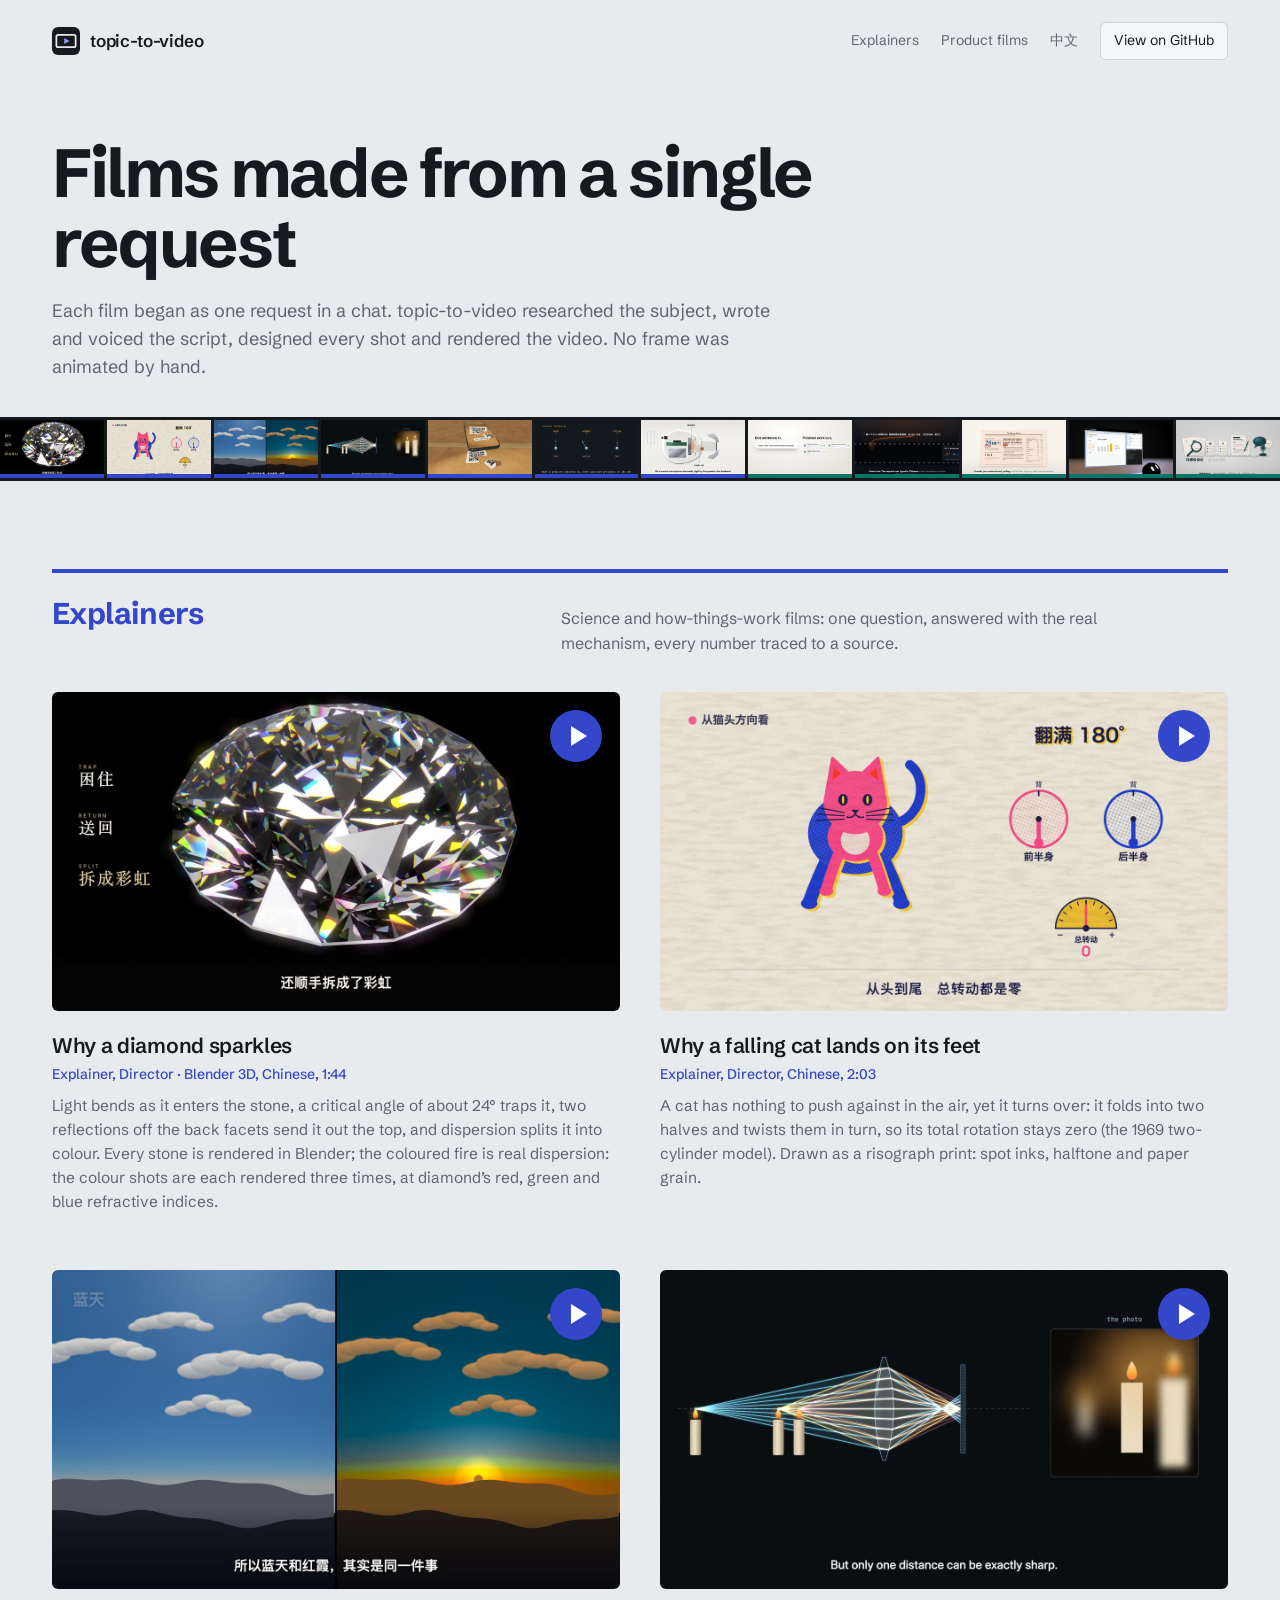
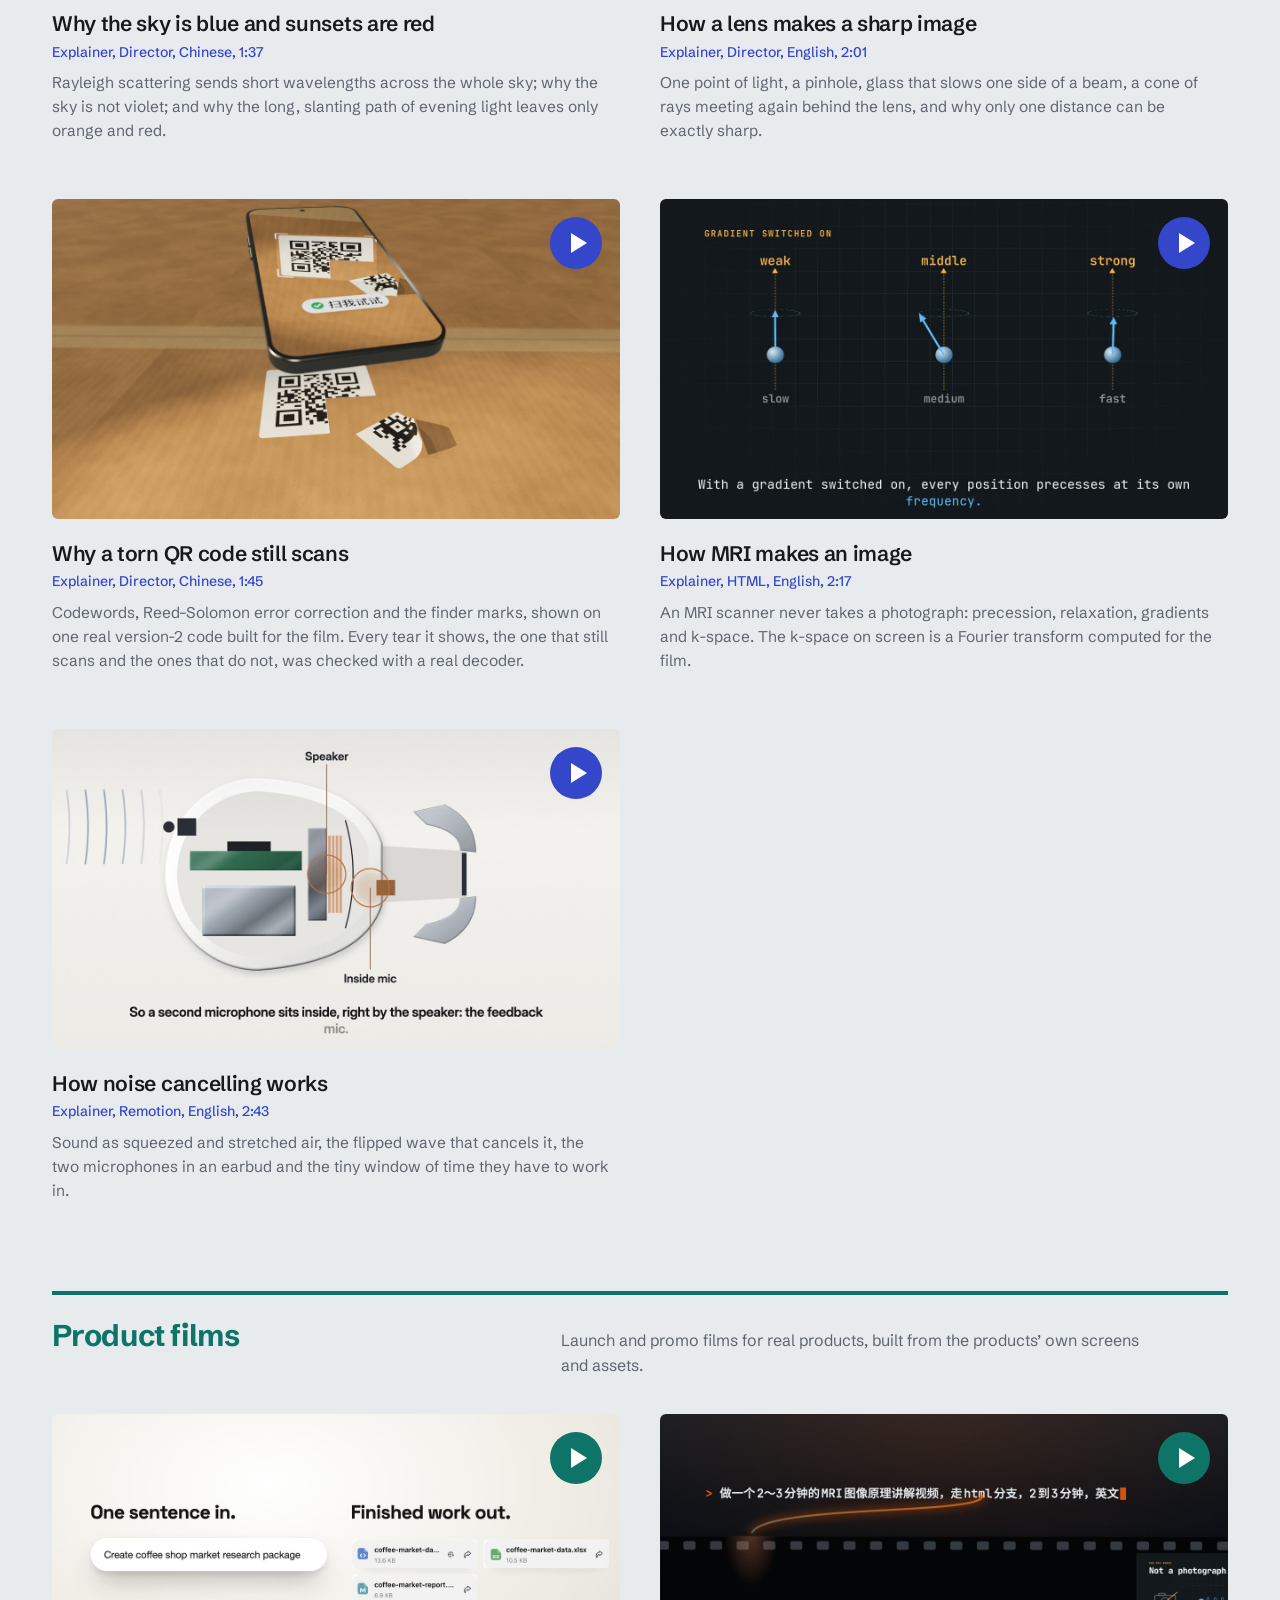
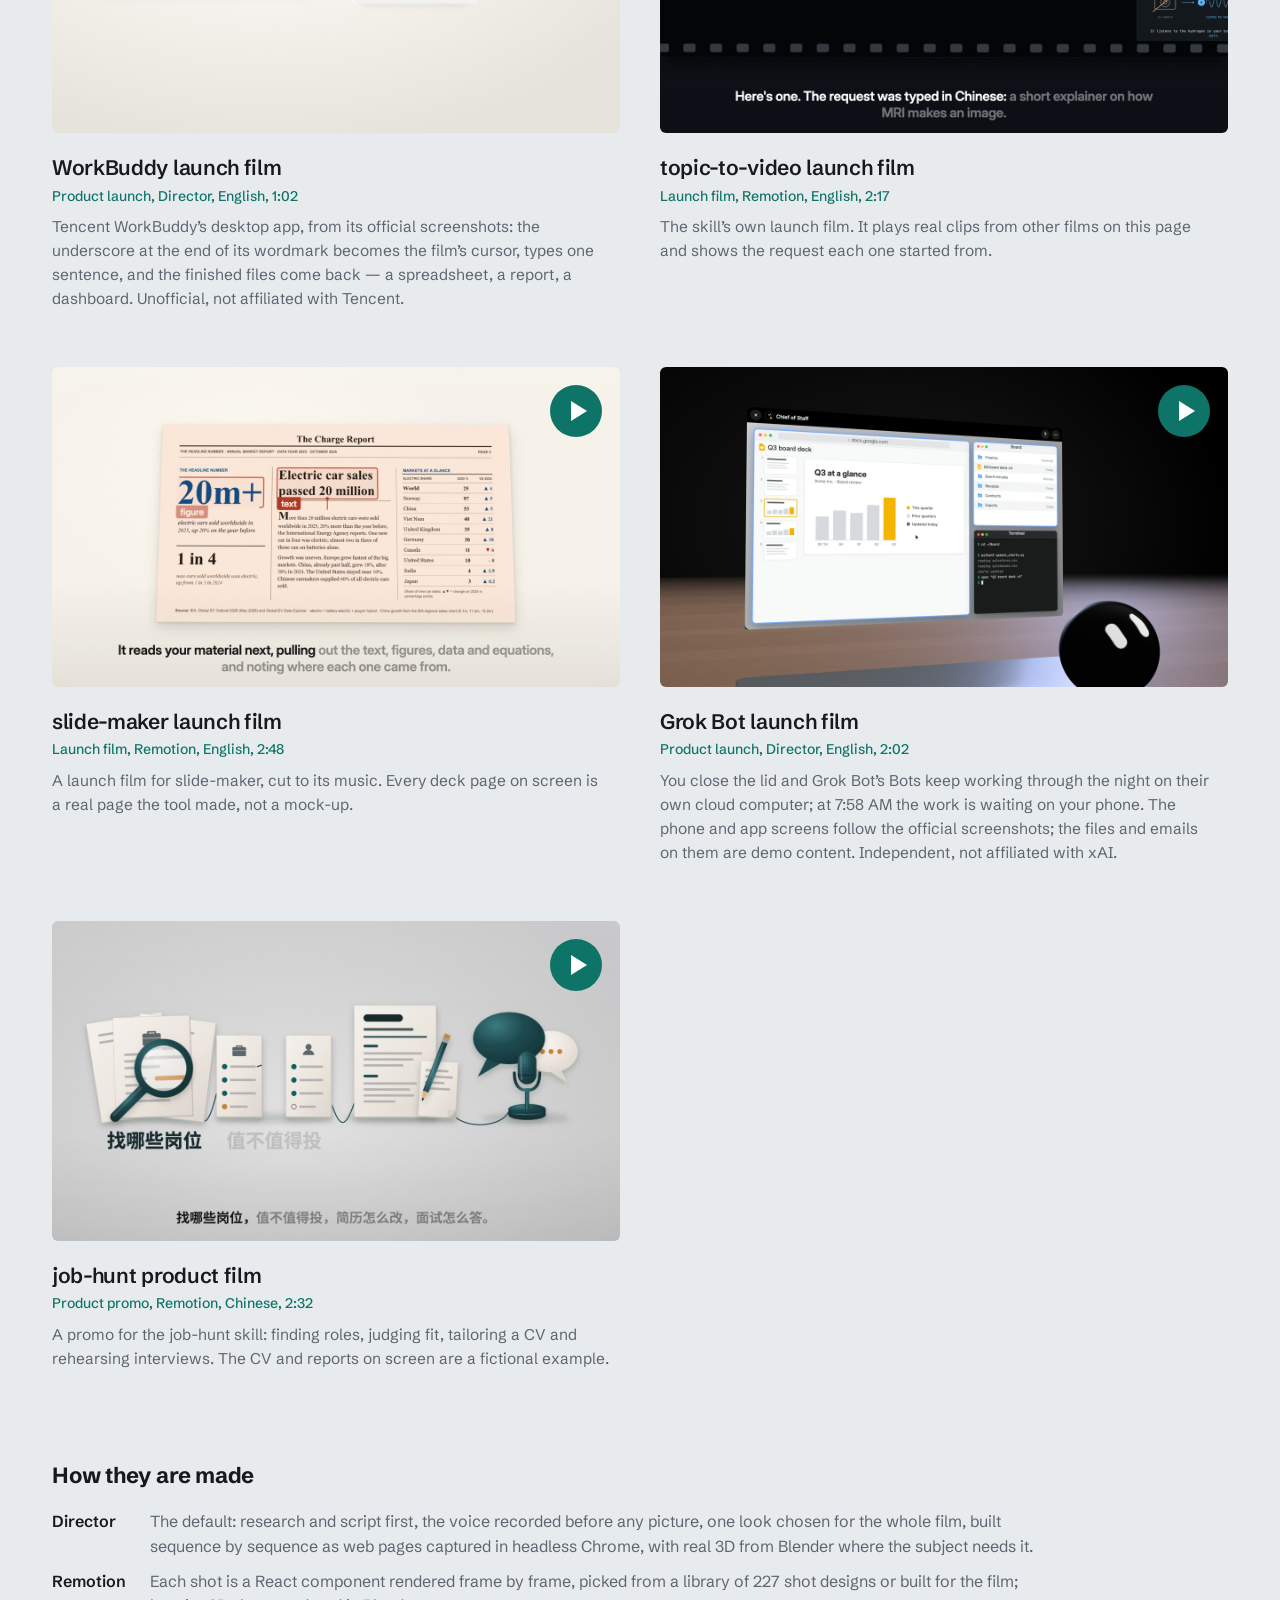
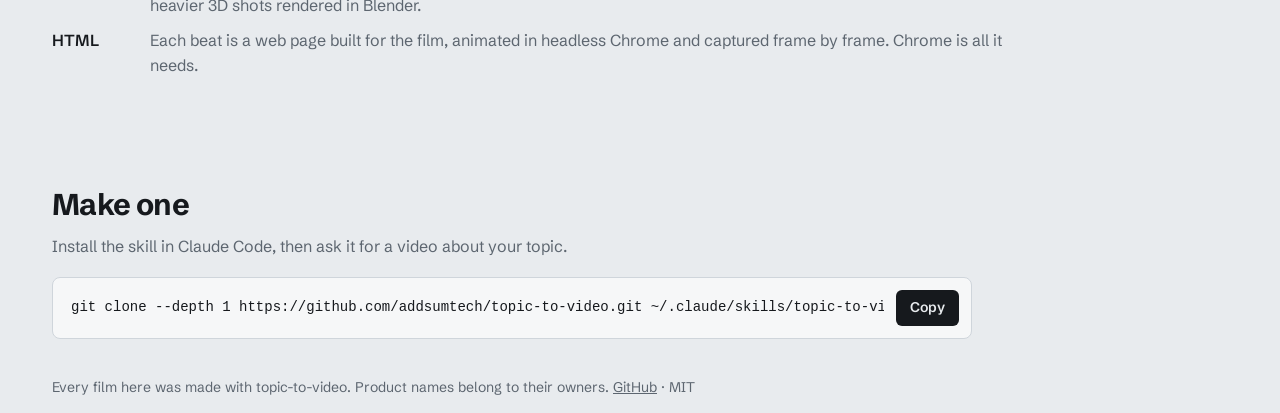
==== index.html @ 732343f8 "Older QR film taken off the site: the torn-corner film covers the same question" ====
<!doctype html>
<html lang="en">
<head>
<meta charset="utf-8">
<meta name="viewport" content="width=device-width, initial-scale=1">
<title>topic-to-video films</title>
<meta name="description" content="12 short films made by topic-to-video, an AI skill that turns a topic into a narrated video.">
<link rel="canonical" href="https://video.addsum.top/">
<link rel="alternate" hreflang="en" href="https://video.addsum.top/">
<link rel="alternate" hreflang="zh-CN" href="https://video.addsum.top/cn/">
<meta property="og:type" content="website">
<meta property="og:title" content="topic-to-video films">
<meta property="og:description" content="12 short films made by topic-to-video, an AI skill that turns a topic into a narrated video.">
<meta property="og:image" content="https://video.addsum.top/posters/diamond-sparkle-3d.jpg?v=61339767">
<meta name="twitter:card" content="summary_large_image">
<link rel="icon" href="favicon.svg" type="image/svg+xml">
<link rel="preconnect" href="https://fonts.googleapis.com">
<link rel="preconnect" href="https://fonts.gstatic.com" crossorigin>
<link href="https://fonts.googleapis.com/css2?family=Schibsted+Grotesk:wght@400;500;600;700&display=swap" rel="stylesheet">
<link rel="stylesheet" href="site.css">
</head>
<body>
<header class="bar wrap">
  <a class="brand" href="/"><img src="favicon.svg" alt="" width="28" height="28"><span>topic-to-video</span></a>
  <nav>
    <a href="#explainer">Explainers</a><a href="#product">Product films</a>
    <a class="lang" href="cn/" hreflang="zh-CN">中文</a>
    <a class="gh" href="https://github.com/addsumtech/topic-to-video">View on GitHub</a>
  </nav>
</header>
<main>
  <div class="intro wrap">
    <h1>Films made from a single request</h1>
    <p class="lede">Each film began as one request in a chat. topic-to-video researched the subject, wrote and voiced the script, designed every shot and rendered the video. No frame was animated by hand.</p>
  </div>
  <nav class="strip" aria-label="Films" style="--n: 12"><a class="frame explainer" href="#diamond-sparkle-3d" data-film="diamond-sparkle-3d" aria-label="Play: Why a diamond sparkles"><img src="posters/diamond-sparkle-3d.jpg?v=61339767" alt="" width="1280" height="720" loading="eager"></a>
<a class="frame explainer" href="#falling-cat" data-film="falling-cat" aria-label="Play: Why a falling cat lands on its feet"><img src="posters/falling-cat.jpg?v=310fdbe5" alt="" width="1280" height="720" loading="eager"></a>
<a class="frame explainer" href="#sky-blue-sunset" data-film="sky-blue-sunset" aria-label="Play: Why the sky is blue and sunsets are red"><img src="posters/sky-blue-sunset.jpg?v=2c7e1d2c" alt="" width="1280" height="720" loading="eager"></a>
<a class="frame explainer" href="#camera-lens" data-film="camera-lens" aria-label="Play: How a lens makes a sharp image"><img src="posters/camera-lens.jpg?v=a3ba185c" alt="" width="1280" height="720" loading="eager"></a>
<a class="frame explainer" href="#qr-torn-corner" data-film="qr-torn-corner" aria-label="Play: Why a torn QR code still scans"><img src="posters/qr-torn-corner.jpg?v=4c7e39ed" alt="" width="1280" height="720" loading="eager"></a>
<a class="frame explainer" href="#mri-explainer" data-film="mri-explainer" aria-label="Play: How MRI makes an image"><img src="posters/mri-explainer.jpg?v=38a20585" alt="" width="1280" height="720" loading="eager"></a>
<a class="frame explainer" href="#anc-headphones" data-film="anc-headphones" aria-label="Play: How noise cancelling works"><img src="posters/anc-headphones.jpg?v=d0423178" alt="" width="1280" height="720" loading="eager"></a>
<a class="frame product" href="#workbuddy-promo" data-film="workbuddy-promo" aria-label="Play: WorkBuddy launch film"><img src="posters/workbuddy-promo.jpg?v=80ecd85a" alt="" width="1280" height="720" loading="eager"></a>
<a class="frame product" href="#topic-to-video-promo" data-film="topic-to-video-promo" aria-label="Play: topic-to-video launch film"><img src="posters/topic-to-video-promo.jpg?v=8a7a7db9" alt="" width="1280" height="720" loading="eager"></a>
<a class="frame product" href="#slide-maker-promo" data-film="slide-maker-promo" aria-label="Play: slide-maker launch film"><img src="posters/slide-maker-promo.jpg?v=3827391f" alt="" width="1280" height="720" loading="eager"></a>
<a class="frame product" href="#grok-bot-explainer" data-film="grok-bot-explainer" aria-label="Play: Grok Bot launch film"><img src="posters/grok-bot-explainer.jpg?v=2e505055" alt="" width="1280" height="720" loading="eager"></a>
<a class="frame product" href="#job-hunt-promo" data-film="job-hunt-promo" aria-label="Play: job-hunt product film"><img src="posters/job-hunt-promo.jpg?v=e6db3a7f" alt="" width="1280" height="720" loading="eager"></a></nav>
  <div class="wrap"><section class="tier explainer" id="explainer" aria-labelledby="explainer-h"><div class="tier-head"><h2 id="explainer-h">Explainers</h2><p>Science and how-things-work films: one question, answered with the real mechanism, every number traced to a source.</p></div><div class="films"><article class="film" id="diamond-sparkle-3d"><button class="poster" type="button" data-film="diamond-sparkle-3d" aria-label="Play: Why a diamond sparkles"><img src="posters/diamond-sparkle-3d.jpg?v=61339767" alt="" width="1280" height="720" loading="lazy"><span class="play" aria-hidden="true"></span></button><h3>Why a diamond sparkles</h3><p class="meta">Explainer, Director · Blender 3D, Chinese, 1:44</p><p class="note">Light bends as it enters the stone, a critical angle of about 24° traps it, two reflections off the back facets send it out the top, and dispersion splits it into colour. Every stone is rendered in Blender; the coloured fire is real dispersion: the colour shots are each rendered three times, at diamond’s red, green and blue refractive indices.</p></article><article class="film" id="falling-cat"><button class="poster" type="button" data-film="falling-cat" aria-label="Play: Why a falling cat lands on its feet"><img src="posters/falling-cat.jpg?v=310fdbe5" alt="" width="1280" height="720" loading="lazy"><span class="play" aria-hidden="true"></span></button><h3>Why a falling cat lands on its feet</h3><p class="meta">Explainer, Director, Chinese, 2:03</p><p class="note">A cat has nothing to push against in the air, yet it turns over: it folds into two halves and twists them in turn, so its total rotation stays zero (the 1969 two-cylinder model). Drawn as a risograph print: spot inks, halftone and paper grain.</p></article><article class="film" id="sky-blue-sunset"><button class="poster" type="button" data-film="sky-blue-sunset" aria-label="Play: Why the sky is blue and sunsets are red"><img src="posters/sky-blue-sunset.jpg?v=2c7e1d2c" alt="" width="1280" height="720" loading="lazy"><span class="play" aria-hidden="true"></span></button><h3>Why the sky is blue and sunsets are red</h3><p class="meta">Explainer, Director, Chinese, 1:37</p><p class="note">Rayleigh scattering sends short wavelengths across the whole sky; why the sky is not violet; and why the long, slanting path of evening light leaves only orange and red.</p></article><article class="film" id="camera-lens"><button class="poster" type="button" data-film="camera-lens" aria-label="Play: How a lens makes a sharp image"><img src="posters/camera-lens.jpg?v=a3ba185c" alt="" width="1280" height="720" loading="lazy"><span class="play" aria-hidden="true"></span></button><h3>How a lens makes a sharp image</h3><p class="meta">Explainer, Director, English, 2:01</p><p class="note">One point of light, a pinhole, glass that slows one side of a beam, a cone of rays meeting again behind the lens, and why only one distance can be exactly sharp.</p></article><article class="film" id="qr-torn-corner"><button class="poster" type="button" data-film="qr-torn-corner" aria-label="Play: Why a torn QR code still scans"><img src="posters/qr-torn-corner.jpg?v=4c7e39ed" alt="" width="1280" height="720" loading="lazy"><span class="play" aria-hidden="true"></span></button><h3>Why a torn QR code still scans</h3><p class="meta">Explainer, Director, Chinese, 1:45</p><p class="note">Codewords, Reed–Solomon error correction and the finder marks, shown on one real version-2 code built for the film. Every tear it shows, the one that still scans and the ones that do not, was checked with a real decoder.</p></article><article class="film" id="mri-explainer"><button class="poster" type="button" data-film="mri-explainer" aria-label="Play: How MRI makes an image"><img src="posters/mri-explainer.jpg?v=38a20585" alt="" width="1280" height="720" loading="lazy"><span class="play" aria-hidden="true"></span></button><h3>How MRI makes an image</h3><p class="meta">Explainer, HTML, English, 2:17</p><p class="note">An MRI scanner never takes a photograph: precession, relaxation, gradients and k-space. The k-space on screen is a Fourier transform computed for the film.</p></article><article class="film" id="anc-headphones"><button class="poster" type="button" data-film="anc-headphones" aria-label="Play: How noise cancelling works"><img src="posters/anc-headphones.jpg?v=d0423178" alt="" width="1280" height="720" loading="lazy"><span class="play" aria-hidden="true"></span></button><h3>How noise cancelling works</h3><p class="meta">Explainer, Remotion, English, 2:43</p><p class="note">Sound as squeezed and stretched air, the flipped wave that cancels it, the two microphones in an earbud and the tiny window of time they have to work in.</p></article></div></section><section class="tier product" id="product" aria-labelledby="product-h"><div class="tier-head"><h2 id="product-h">Product films</h2><p>Launch and promo films for real products, built from the products’ own screens and assets.</p></div><div class="films"><article class="film" id="workbuddy-promo"><button class="poster" type="button" data-film="workbuddy-promo" aria-label="Play: WorkBuddy launch film"><img src="posters/workbuddy-promo.jpg?v=80ecd85a" alt="" width="1280" height="720" loading="lazy"><span class="play" aria-hidden="true"></span></button><h3>WorkBuddy launch film</h3><p class="meta">Product launch, Director, English, 1:02</p><p class="note">Tencent WorkBuddy’s desktop app, from its official screenshots: the underscore at the end of its wordmark becomes the film’s cursor, types one sentence, and the finished files come back — a spreadsheet, a report, a dashboard. Unofficial, not affiliated with Tencent.</p></article><article class="film" id="topic-to-video-promo"><button class="poster" type="button" data-film="topic-to-video-promo" aria-label="Play: topic-to-video launch film"><img src="posters/topic-to-video-promo.jpg?v=8a7a7db9" alt="" width="1280" height="720" loading="lazy"><span class="play" aria-hidden="true"></span></button><h3>topic-to-video launch film</h3><p class="meta">Launch film, Remotion, English, 2:17</p><p class="note">The skill’s own launch film. It plays real clips from other films on this page and shows the request each one started from.</p></article><article class="film" id="slide-maker-promo"><button class="poster" type="button" data-film="slide-maker-promo" aria-label="Play: slide-maker launch film"><img src="posters/slide-maker-promo.jpg?v=3827391f" alt="" width="1280" height="720" loading="lazy"><span class="play" aria-hidden="true"></span></button><h3>slide-maker launch film</h3><p class="meta">Launch film, Remotion, English, 2:48</p><p class="note">A launch film for slide-maker, cut to its music. Every deck page on screen is a real page the tool made, not a mock-up.</p></article><article class="film" id="grok-bot-explainer"><button class="poster" type="button" data-film="grok-bot-explainer" aria-label="Play: Grok Bot launch film"><img src="posters/grok-bot-explainer.jpg?v=2e505055" alt="" width="1280" height="720" loading="lazy"><span class="play" aria-hidden="true"></span></button><h3>Grok Bot launch film</h3><p class="meta">Product launch, Director, English, 2:02</p><p class="note">You close the lid and Grok Bot’s Bots keep working through the night on their own cloud computer; at 7:58 AM the work is waiting on your phone. The phone and app screens follow the official screenshots; the files and emails on them are demo content. Independent, not affiliated with xAI.</p></article><article class="film" id="job-hunt-promo"><button class="poster" type="button" data-film="job-hunt-promo" aria-label="Play: job-hunt product film"><img src="posters/job-hunt-promo.jpg?v=e6db3a7f" alt="" width="1280" height="720" loading="lazy"><span class="play" aria-hidden="true"></span></button><h3>job-hunt product film</h3><p class="meta">Product promo, Remotion, Chinese, 2:32</p><p class="note">A promo for the job-hunt skill: finding roles, judging fit, tailoring a CV and rehearsing interviews. The CV and reports on screen are a fictional example.</p></article></div></section></div>
  <section class="how wrap" aria-labelledby="how-h">
    <h2 id="how-h">How they are made</h2>
    <dl><dt>Director</dt><dd>The default: research and script first, the voice recorded before any picture, one look chosen for the whole film, built sequence by sequence as web pages captured in headless Chrome, with real 3D from Blender where the subject needs it.</dd><dt>Remotion</dt><dd>Each shot is a React component rendered frame by frame, picked from a library of 227 shot designs or built for the film; heavier 3D shots rendered in Blender.</dd><dt>HTML</dt><dd>Each beat is a web page built for the film, animated in headless Chrome and captured frame by frame. Chrome is all it needs.</dd></dl>
  </section>
  <section class="make wrap" aria-labelledby="make-h">
    <h2 id="make-h">Make one</h2>
    <p>Install the skill in Claude Code, then ask it for a video about your topic.</p>
    <div class="cmd"><code>git clone --depth 1 https://github.com/addsumtech/topic-to-video.git ~/.claude/skills/topic-to-video</code><button type="button" class="copy" data-done="Copied">Copy</button></div>
  </section>
</main>
<footer class="wrap"><p>Every film here was made with topic-to-video. Product names belong to their owners. <a href="https://github.com/addsumtech/topic-to-video">GitHub</a> · MIT</p></footer>
<dialog class="player" aria-labelledby="player-title">
  <div class="screen"><video controls playsinline preload="none"></video></div>
  <div class="caption"><h2 id="player-title"></h2><p></p>
  <button type="button" class="close">Close</button></div>
</dialog>
<script>window.FILMS = {"diamond-sparkle-3d": {"title": "Why a diamond sparkles", "note": "Light bends as it enters the stone, a critical angle of about 24° traps it, two reflections off the back facets send it out the top, and dispersion splits it into colour. Every stone is rendered in Blender; the coloured fire is real dispersion: the colour shots are each rendered three times, at diamond’s red, green and blue refractive indices.", "src": "films/diamond-sparkle-3d.mp4?v=d024de92", "poster": "posters/diamond-sparkle-3d.jpg?v=61339767"}, "falling-cat": {"title": "Why a falling cat lands on its feet", "note": "A cat has nothing to push against in the air, yet it turns over: it folds into two halves and twists them in turn, so its total rotation stays zero (the 1969 two-cylinder model). Drawn as a risograph print: spot inks, halftone and paper grain.", "src": "films/falling-cat.mp4?v=8da2a61b", "poster": "posters/falling-cat.jpg?v=310fdbe5"}, "sky-blue-sunset": {"title": "Why the sky is blue and sunsets are red", "note": "Rayleigh scattering sends short wavelengths across the whole sky; why the sky is not violet; and why the long, slanting path of evening light leaves only orange and red.", "src": "films/sky-blue-sunset.mp4?v=1abcbdfa", "poster": "posters/sky-blue-sunset.jpg?v=2c7e1d2c"}, "camera-lens": {"title": "How a lens makes a sharp image", "note": "One point of light, a pinhole, glass that slows one side of a beam, a cone of rays meeting again behind the lens, and why only one distance can be exactly sharp.", "src": "films/camera-lens.mp4?v=78d76470", "poster": "posters/camera-lens.jpg?v=a3ba185c"}, "qr-torn-corner": {"title": "Why a torn QR code still scans", "note": "Codewords, Reed–Solomon error correction and the finder marks, shown on one real version-2 code built for the film. Every tear it shows, the one that still scans and the ones that do not, was checked with a real decoder.", "src": "films/qr-torn-corner.mp4?v=53596d59", "poster": "posters/qr-torn-corner.jpg?v=4c7e39ed"}, "mri-explainer": {"title": "How MRI makes an image", "note": "An MRI scanner never takes a photograph: precession, relaxation, gradients and k-space. The k-space on screen is a Fourier transform computed for the film.", "src": "films/mri-explainer.mp4?v=1e9ed1ee", "poster": "posters/mri-explainer.jpg?v=38a20585"}, "anc-headphones": {"title": "How noise cancelling works", "note": "Sound as squeezed and stretched air, the flipped wave that cancels it, the two microphones in an earbud and the tiny window of time they have to work in.", "src": "films/anc-headphones.mp4?v=1efedce9", "poster": "posters/anc-headphones.jpg?v=d0423178"}, "workbuddy-promo": {"title": "WorkBuddy launch film", "note": "Tencent WorkBuddy’s desktop app, from its official screenshots: the underscore at the end of its wordmark becomes the film’s cursor, types one sentence, and the finished files come back — a spreadsheet, a report, a dashboard. Unofficial, not affiliated with Tencent.", "src": "films/workbuddy-promo.mp4?v=c67adeae", "poster": "posters/workbuddy-promo.jpg?v=80ecd85a"}, "topic-to-video-promo": {"title": "topic-to-video launch film", "note": "The skill’s own launch film. It plays real clips from other films on this page and shows the request each one started from.", "src": "films/topic-to-video-promo.mp4?v=0d7f6bd3", "poster": "posters/topic-to-video-promo.jpg?v=8a7a7db9"}, "slide-maker-promo": {"title": "slide-maker launch film", "note": "A launch film for slide-maker, cut to its music. Every deck page on screen is a real page the tool made, not a mock-up.", "src": "films/slide-maker-promo.mp4?v=7106f4c9", "poster": "posters/slide-maker-promo.jpg?v=3827391f"}, "grok-bot-explainer": {"title": "Grok Bot launch film", "note": "You close the lid and Grok Bot’s Bots keep working through the night on their own cloud computer; at 7:58 AM the work is waiting on your phone. The phone and app screens follow the official screenshots; the files and emails on them are demo content. Independent, not affiliated with xAI.", "src": "films/grok-bot-explainer.mp4?v=8d29406d", "poster": "posters/grok-bot-explainer.jpg?v=2e505055"}, "job-hunt-promo": {"title": "job-hunt product film", "note": "A promo for the job-hunt skill: finding roles, judging fit, tailoring a CV and rehearsing interviews. The CV and reports on screen are a fictional example.", "src": "films/job-hunt-promo.mp4?v=910aa0c7", "poster": "posters/job-hunt-promo.jpg?v=e6db3a7f"}};</script>
<script src="site.js"></script>
</body>
</html>
---- site.css ----
:root {
  --table: #e8ebee;      /* the viewing table */
  --sheet: #f6f7f8;
  --ink: #16191d;
  --mute: #5d6670;
  --line: #cfd5db;
  --remotion: #3446c9;
  --html: #0e7468;
  --tier: var(--ink);
}
@media (prefers-color-scheme: dark) {
  :root:not([data-theme="light"]) {
    --table: #1a1e23; --sheet: #22272d; --ink: #eef1f4; --mute: #a3acb6; --line: #343b43;
    --remotion: #8d9cff; --html: #5cc8b6;
  }
}
* { box-sizing: border-box; }
html { scroll-behavior: smooth; }
@media (prefers-reduced-motion: reduce) { html { scroll-behavior: auto; } }
body {
  margin: 0; background: var(--table); color: var(--ink);
  font-family: "Schibsted Grotesk", "PingFang SC", "Hiragino Sans GB", "Noto Sans SC", system-ui, sans-serif;
  -webkit-font-smoothing: antialiased; line-height: 1.55;
}
a { color: inherit; }
:focus-visible { outline: 2px solid var(--tier); outline-offset: 3px; }
.wrap { max-width: 1240px; margin: 0 auto; padding: 0 32px; }

.bar { display: flex; align-items: center; gap: 24px; padding-top: 22px; padding-bottom: 22px; }
.brand { display: flex; align-items: center; gap: 10px; text-decoration: none; font-weight: 600; font-size: 17px; letter-spacing: -.01em; }
.bar nav { margin-left: auto; display: flex; align-items: center; gap: 22px; font-size: 14px; }
.bar nav a { text-decoration: none; color: var(--mute); }
.bar nav a:hover { color: var(--ink); }
.bar nav .gh { color: var(--ink); border: 1px solid var(--line); padding: 7px 13px; border-radius: 6px; background: var(--sheet); }

.intro { padding-top: 56px; padding-bottom: 36px; }
h1 { margin: 0 0 18px; max-width: 14em; font-size: clamp(36px, 5.4vw, 68px); line-height: 1.04; letter-spacing: -.035em; font-weight: 700; }
.lede { margin: 0; max-width: 40em; font-size: 18px; color: var(--mute); }

/* the strip: one real frame from every film, laid edge to edge like a contact print */
.strip { display: grid; grid-template-columns: repeat(var(--n, 8), minmax(0, 1fr)); gap: 3px; background: var(--ink); padding: 3px 0; }
.strip .frame { position: relative; display: block; aspect-ratio: 16 / 9; overflow: hidden; }
.strip img { width: 100%; height: 100%; object-fit: cover; display: block; transition: transform .35s ease; }
.strip .frame::after { content: ""; position: absolute; left: 0; right: 0; bottom: 0; height: 4px; background: var(--tier); }
.strip .frame:hover img { transform: scale(1.04); }
.remotion { --tier: var(--remotion); }
.html { --tier: var(--html); }

.tier { padding-top: 88px; }
.tier-head { display: grid; grid-template-columns: minmax(0, 5fr) minmax(0, 7fr); gap: 32px; align-items: baseline;
  border-top: 4px solid var(--tier); padding-top: 18px; margin-bottom: 36px; }
.tier-head h2 { margin: 0; font-size: 30px; letter-spacing: -.02em; font-weight: 700; color: var(--tier); }
.tier-head p { margin: 0; max-width: 38em; color: var(--mute); }

.films { display: grid; grid-template-columns: repeat(2, minmax(0, 1fr)); gap: 56px 40px; }
.film h3 { margin: 18px 0 2px; font-size: 21px; letter-spacing: -.015em; font-weight: 600; }
.film .meta { margin: 0 0 8px; font-size: 14px; color: var(--tier); font-weight: 500; }
.film .note { margin: 0; max-width: 36em; color: var(--mute); font-size: 15.5px; }
.poster { position: relative; display: block; width: 100%; padding: 0; border: 0; border-radius: 6px; overflow: hidden;
  background: var(--ink); cursor: pointer; aspect-ratio: 16 / 9; }
.poster img { width: 100%; height: 100%; object-fit: cover; display: block; }
.poster .play { position: absolute; right: 18px; top: 18px;   /* top right: captions are burned in at the bottom, titles sit top left */ width: 52px; height: 52px; border-radius: 50%;
  background: var(--tier); transition: transform .2s ease; }
.poster .play::after { content: ""; position: absolute; left: 21px; top: 16px; border-style: solid;
  border-width: 10px 0 10px 16px; border-color: transparent transparent transparent #fff; }
.poster:hover .play, .poster:focus-visible .play { transform: scale(1.1); }

.make { padding-top: 104px; padding-bottom: 24px; }
.make h2 { margin: 0 0 6px; font-size: 30px; letter-spacing: -.02em; }
.make p { margin: 0 0 18px; color: var(--mute); }
.cmd { display: flex; align-items: center; gap: 12px; max-width: 920px; background: var(--sheet); border: 1px solid var(--line);
  border-radius: 8px; padding: 12px 12px 12px 18px; }
.cmd code { flex: 1; min-width: 0; overflow-x: auto; white-space: nowrap; font: 14px/1.5 ui-monospace, "SF Mono", Menlo, monospace; }
.copy { flex: none; font: inherit; font-size: 14px; font-weight: 600; padding: 7px 14px; border-radius: 6px; border: 0;
  background: var(--ink); color: var(--table); cursor: pointer; }
footer { padding-top: 48px; padding-bottom: 48px; color: var(--mute); font-size: 14px; }

.player { width: min(1200px, 94vw); max-height: 94vh; padding: 0; border: 0; border-radius: 8px; background: #0d0f12; color: #eef1f4; overflow: auto; }
.player::backdrop { background: rgb(10 12 15 / .82); }
.player .screen { background: #000; }
.player video { display: block; width: 100%; aspect-ratio: 16 / 9; }
.player .caption { display: grid; grid-template-columns: 1fr auto; gap: 4px 24px; padding: 16px 20px 20px; }
.player h2 { margin: 0; font-size: 19px; font-weight: 600; }
.player p { margin: 0; grid-column: 1; color: #a3acb6; font-size: 15px; max-width: 48em; }
.player .close { grid-column: 2; grid-row: 1 / span 2; align-self: start; font: inherit; font-size: 14px; padding: 7px 14px;
  border-radius: 6px; border: 1px solid #3a414a; background: transparent; color: #eef1f4; cursor: pointer; }

@media (max-width: 900px) {
  .strip { grid-template-columns: none; grid-auto-flow: column; grid-auto-columns: 42%; overflow-x: auto; }
  .tier-head { grid-template-columns: 1fr; gap: 10px; }
  .films { grid-template-columns: 1fr; gap: 44px; }
}
@media (max-width: 560px) {
  .wrap { padding-left: 16px; padding-right: 16px; }
  .bar { flex-wrap: wrap; gap: 12px; }
  .bar nav { margin-left: 0; width: 100%; gap: 16px; }
  .bar nav .gh { margin-left: auto; }
  .intro { padding-top: 28px; }
  .lede { font-size: 16px; }
  .tier { padding-top: 64px; }
  .cmd { flex-direction: column; align-items: stretch; }
  .player .caption { grid-template-columns: 1fr; }
  .player .close { grid-column: 1; grid-row: auto; justify-self: start; margin-top: 10px; }
  .poster .play { width: 40px; height: 40px; top: 10px; right: 10px; }
  .poster .play::after { left: 16px; top: 12px; border-width: 8px 0 8px 13px; }
}
@media (prefers-reduced-motion: reduce) {
  .strip img, .poster .play { transition: none; }
}
.explainer { --tier: var(--remotion); }
.product { --tier: var(--html); }
.how { padding-top: 88px; }
.how h2 { margin: 0 0 16px; font-size: 22px; letter-spacing: -.01em; }
.how dl { display: grid; grid-template-columns: max-content minmax(0, 1fr); gap: 10px 24px; margin: 0; max-width: 62em; }
.how dt { font-weight: 600; }
.how dd { margin: 0; color: var(--mute); }
@media (max-width: 640px) { .how dl { grid-template-columns: 1fr; gap: 4px; } .how dd { margin-bottom: 10px; } .how { padding-top: 64px; } }
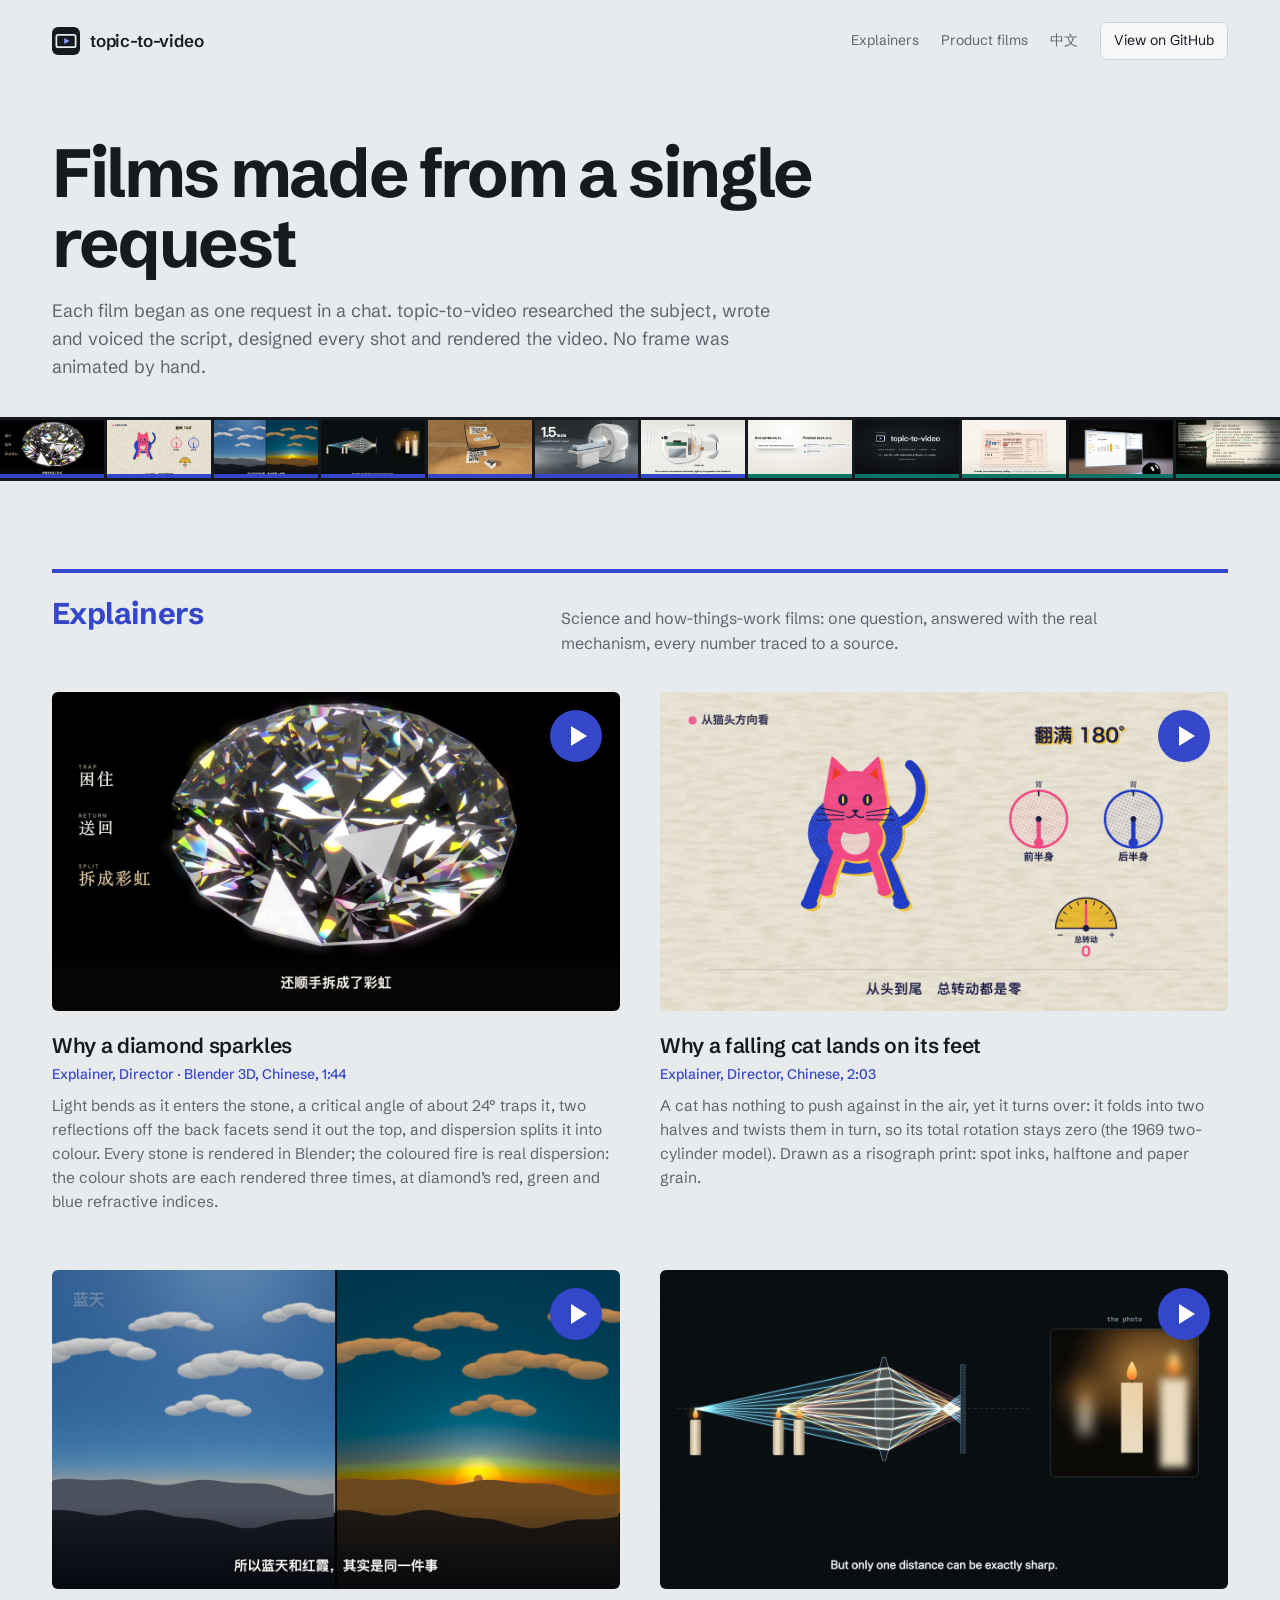
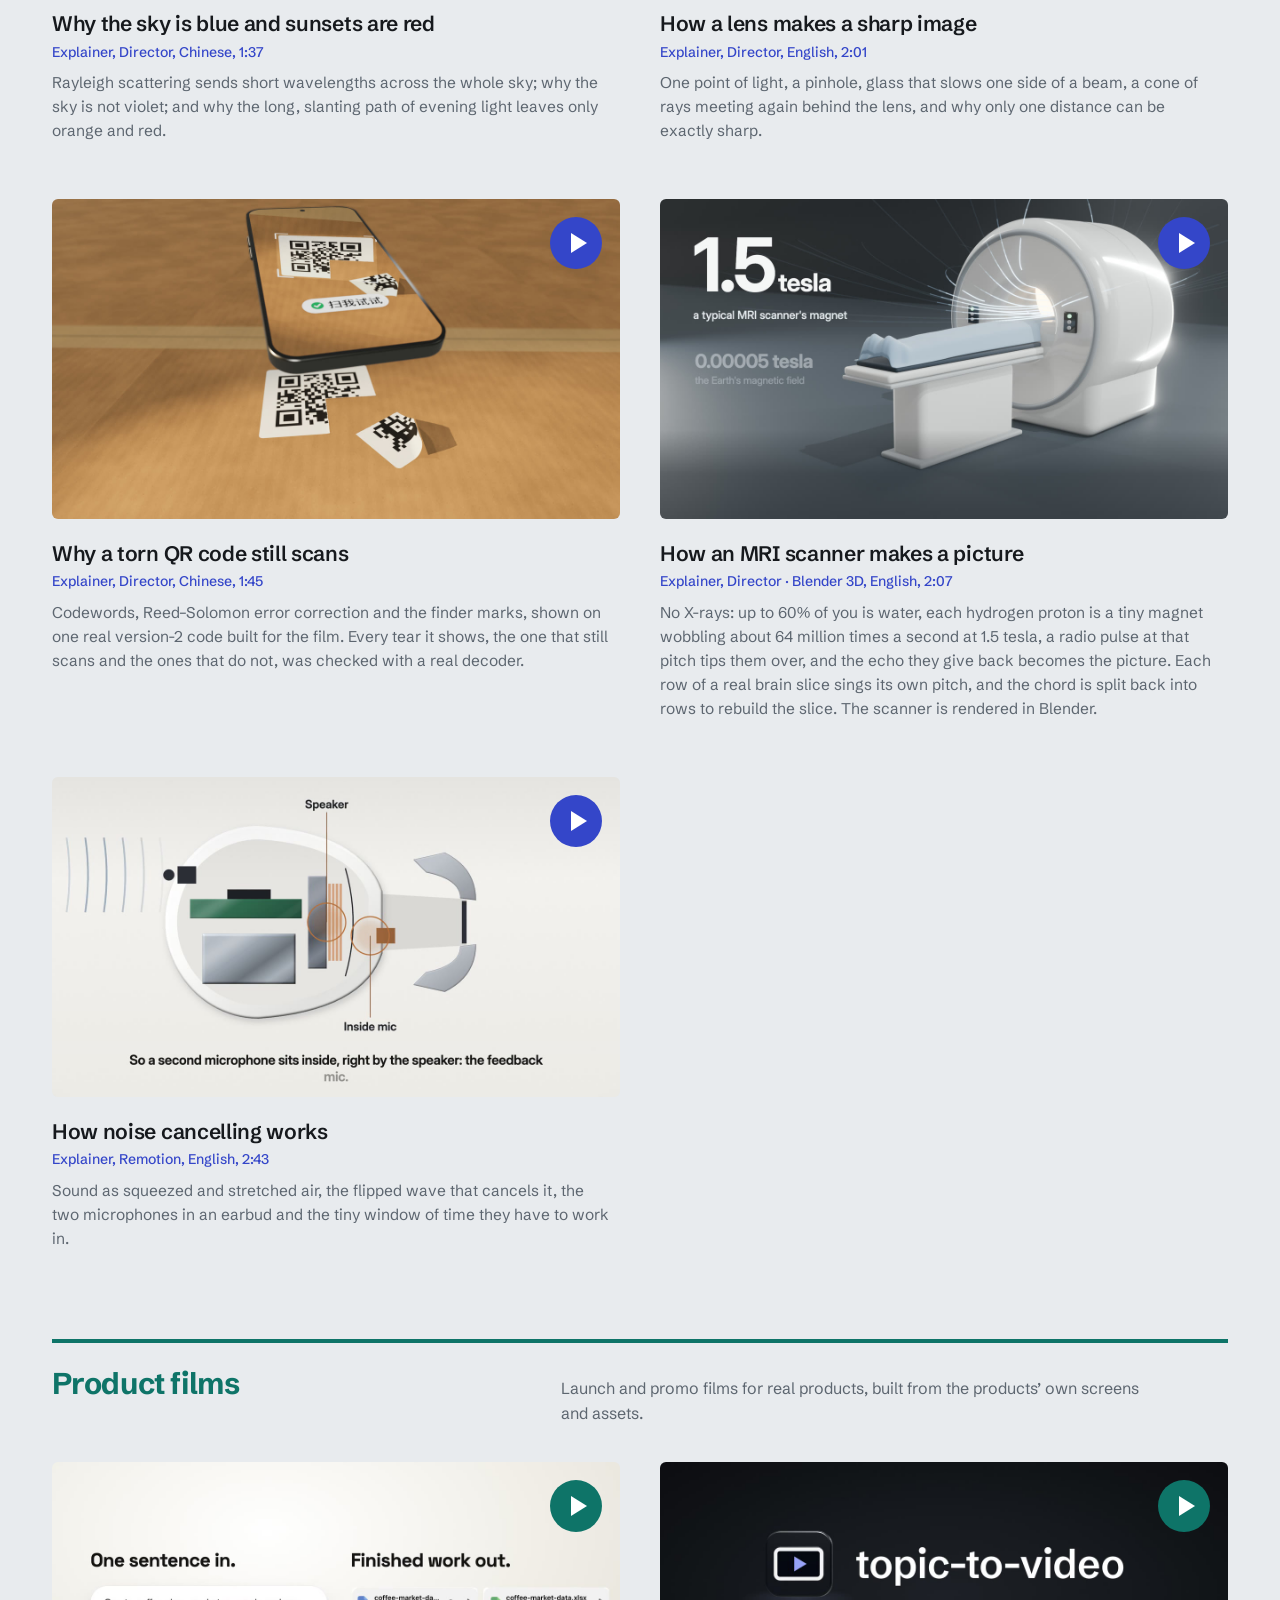
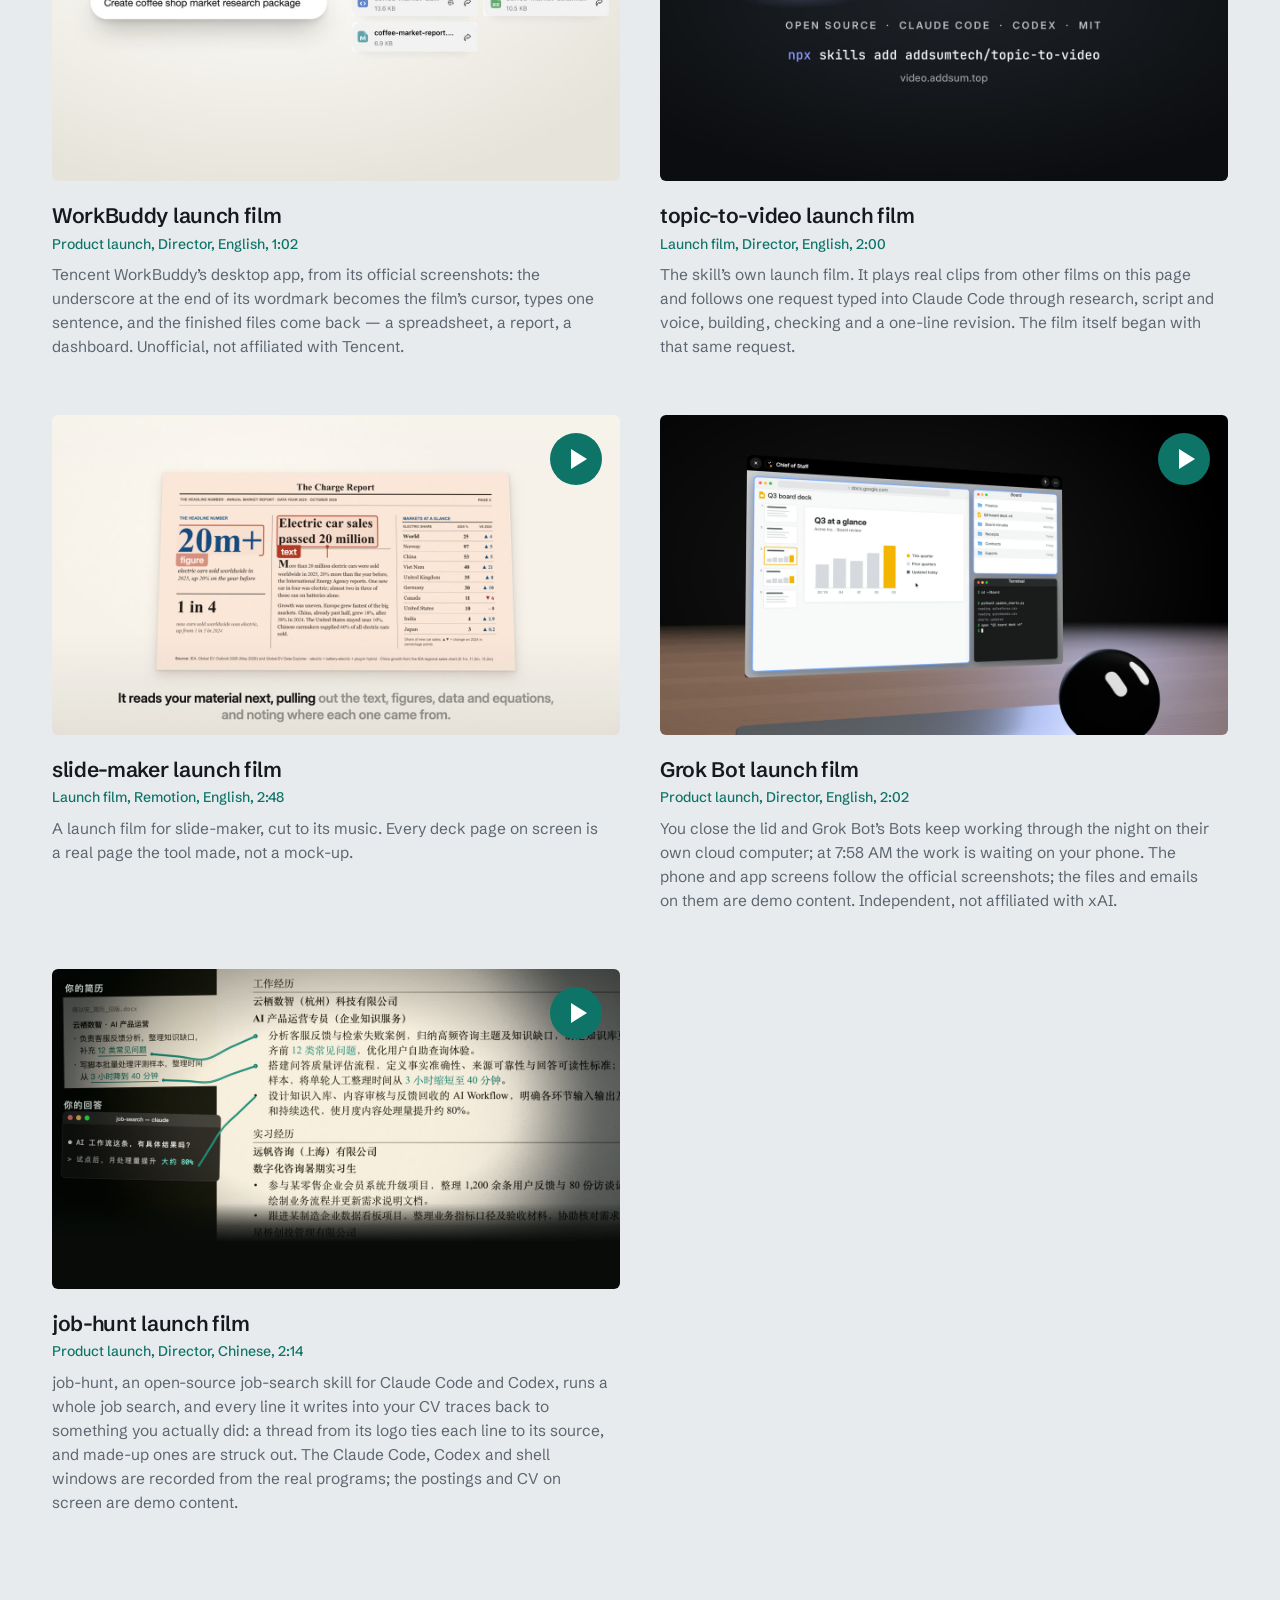
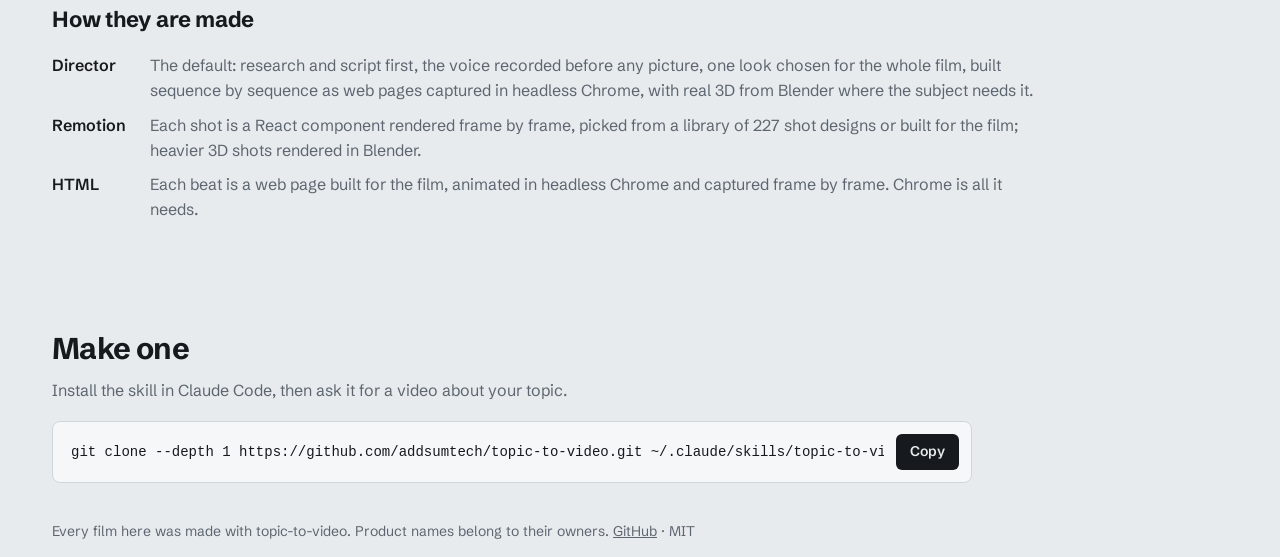
==== commit b077207d: "job-hunt, MRI and topic-to-video films replaced by their director-path remakes job-hunt: captured Cl" ====
--- a/index.html
+++ b/index.html
@@ -38,14 +38,14 @@
 <a class="frame explainer" href="#sky-blue-sunset" data-film="sky-blue-sunset" aria-label="Play: Why the sky is blue and sunsets are red"><img src="posters/sky-blue-sunset.jpg?v=2c7e1d2c" alt="" width="1280" height="720" loading="eager"></a>
 <a class="frame explainer" href="#camera-lens" data-film="camera-lens" aria-label="Play: How a lens makes a sharp image"><img src="posters/camera-lens.jpg?v=a3ba185c" alt="" width="1280" height="720" loading="eager"></a>
 <a class="frame explainer" href="#qr-torn-corner" data-film="qr-torn-corner" aria-label="Play: Why a torn QR code still scans"><img src="posters/qr-torn-corner.jpg?v=4c7e39ed" alt="" width="1280" height="720" loading="eager"></a>
-<a class="frame explainer" href="#mri-explainer" data-film="mri-explainer" aria-label="Play: How MRI makes an image"><img src="posters/mri-explainer.jpg?v=38a20585" alt="" width="1280" height="720" loading="eager"></a>
+<a class="frame explainer" href="#mri-explainer" data-film="mri-explainer" aria-label="Play: How an MRI scanner makes a picture"><img src="posters/mri-explainer.jpg?v=e1149588" alt="" width="1280" height="720" loading="eager"></a>
 <a class="frame explainer" href="#anc-headphones" data-film="anc-headphones" aria-label="Play: How noise cancelling works"><img src="posters/anc-headphones.jpg?v=d0423178" alt="" width="1280" height="720" loading="eager"></a>
 <a class="frame product" href="#workbuddy-promo" data-film="workbuddy-promo" aria-label="Play: WorkBuddy launch film"><img src="posters/workbuddy-promo.jpg?v=80ecd85a" alt="" width="1280" height="720" loading="eager"></a>
-<a class="frame product" href="#topic-to-video-promo" data-film="topic-to-video-promo" aria-label="Play: topic-to-video launch film"><img src="posters/topic-to-video-promo.jpg?v=8a7a7db9" alt="" width="1280" height="720" loading="eager"></a>
+<a class="frame product" href="#topic-to-video-promo" data-film="topic-to-video-promo" aria-label="Play: topic-to-video launch film"><img src="posters/topic-to-video-promo.jpg?v=ef1e4c8d" alt="" width="1280" height="720" loading="eager"></a>
 <a class="frame product" href="#slide-maker-promo" data-film="slide-maker-promo" aria-label="Play: slide-maker launch film"><img src="posters/slide-maker-promo.jpg?v=3827391f" alt="" width="1280" height="720" loading="eager"></a>
 <a class="frame product" href="#grok-bot-explainer" data-film="grok-bot-explainer" aria-label="Play: Grok Bot launch film"><img src="posters/grok-bot-explainer.jpg?v=2e505055" alt="" width="1280" height="720" loading="eager"></a>
-<a class="frame product" href="#job-hunt-promo" data-film="job-hunt-promo" aria-label="Play: job-hunt product film"><img src="posters/job-hunt-promo.jpg?v=e6db3a7f" alt="" width="1280" height="720" loading="eager"></a></nav>
-  <div class="wrap"><section class="tier explainer" id="explainer" aria-labelledby="explainer-h"><div class="tier-head"><h2 id="explainer-h">Explainers</h2><p>Science and how-things-work films: one question, answered with the real mechanism, every number traced to a source.</p></div><div class="films"><article class="film" id="diamond-sparkle-3d"><button class="poster" type="button" data-film="diamond-sparkle-3d" aria-label="Play: Why a diamond sparkles"><img src="posters/diamond-sparkle-3d.jpg?v=61339767" alt="" width="1280" height="720" loading="lazy"><span class="play" aria-hidden="true"></span></button><h3>Why a diamond sparkles</h3><p class="meta">Explainer, Director · Blender 3D, Chinese, 1:44</p><p class="note">Light bends as it enters the stone, a critical angle of about 24° traps it, two reflections off the back facets send it out the top, and dispersion splits it into colour. Every stone is rendered in Blender; the coloured fire is real dispersion: the colour shots are each rendered three times, at diamond’s red, green and blue refractive indices.</p></article><article class="film" id="falling-cat"><button class="poster" type="button" data-film="falling-cat" aria-label="Play: Why a falling cat lands on its feet"><img src="posters/falling-cat.jpg?v=310fdbe5" alt="" width="1280" height="720" loading="lazy"><span class="play" aria-hidden="true"></span></button><h3>Why a falling cat lands on its feet</h3><p class="meta">Explainer, Director, Chinese, 2:03</p><p class="note">A cat has nothing to push against in the air, yet it turns over: it folds into two halves and twists them in turn, so its total rotation stays zero (the 1969 two-cylinder model). Drawn as a risograph print: spot inks, halftone and paper grain.</p></article><article class="film" id="sky-blue-sunset"><button class="poster" type="button" data-film="sky-blue-sunset" aria-label="Play: Why the sky is blue and sunsets are red"><img src="posters/sky-blue-sunset.jpg?v=2c7e1d2c" alt="" width="1280" height="720" loading="lazy"><span class="play" aria-hidden="true"></span></button><h3>Why the sky is blue and sunsets are red</h3><p class="meta">Explainer, Director, Chinese, 1:37</p><p class="note">Rayleigh scattering sends short wavelengths across the whole sky; why the sky is not violet; and why the long, slanting path of evening light leaves only orange and red.</p></article><article class="film" id="camera-lens"><button class="poster" type="button" data-film="camera-lens" aria-label="Play: How a lens makes a sharp image"><img src="posters/camera-lens.jpg?v=a3ba185c" alt="" width="1280" height="720" loading="lazy"><span class="play" aria-hidden="true"></span></button><h3>How a lens makes a sharp image</h3><p class="meta">Explainer, Director, English, 2:01</p><p class="note">One point of light, a pinhole, glass that slows one side of a beam, a cone of rays meeting again behind the lens, and why only one distance can be exactly sharp.</p></article><article class="film" id="qr-torn-corner"><button class="poster" type="button" data-film="qr-torn-corner" aria-label="Play: Why a torn QR code still scans"><img src="posters/qr-torn-corner.jpg?v=4c7e39ed" alt="" width="1280" height="720" loading="lazy"><span class="play" aria-hidden="true"></span></button><h3>Why a torn QR code still scans</h3><p class="meta">Explainer, Director, Chinese, 1:45</p><p class="note">Codewords, Reed–Solomon error correction and the finder marks, shown on one real version-2 code built for the film. Every tear it shows, the one that still scans and the ones that do not, was checked with a real decoder.</p></article><article class="film" id="mri-explainer"><button class="poster" type="button" data-film="mri-explainer" aria-label="Play: How MRI makes an image"><img src="posters/mri-explainer.jpg?v=38a20585" alt="" width="1280" height="720" loading="lazy"><span class="play" aria-hidden="true"></span></button><h3>How MRI makes an image</h3><p class="meta">Explainer, HTML, English, 2:17</p><p class="note">An MRI scanner never takes a photograph: precession, relaxation, gradients and k-space. The k-space on screen is a Fourier transform computed for the film.</p></article><article class="film" id="anc-headphones"><button class="poster" type="button" data-film="anc-headphones" aria-label="Play: How noise cancelling works"><img src="posters/anc-headphones.jpg?v=d0423178" alt="" width="1280" height="720" loading="lazy"><span class="play" aria-hidden="true"></span></button><h3>How noise cancelling works</h3><p class="meta">Explainer, Remotion, English, 2:43</p><p class="note">Sound as squeezed and stretched air, the flipped wave that cancels it, the two microphones in an earbud and the tiny window of time they have to work in.</p></article></div></section><section class="tier product" id="product" aria-labelledby="product-h"><div class="tier-head"><h2 id="product-h">Product films</h2><p>Launch and promo films for real products, built from the products’ own screens and assets.</p></div><div class="films"><article class="film" id="workbuddy-promo"><button class="poster" type="button" data-film="workbuddy-promo" aria-label="Play: WorkBuddy launch film"><img src="posters/workbuddy-promo.jpg?v=80ecd85a" alt="" width="1280" height="720" loading="lazy"><span class="play" aria-hidden="true"></span></button><h3>WorkBuddy launch film</h3><p class="meta">Product launch, Director, English, 1:02</p><p class="note">Tencent WorkBuddy’s desktop app, from its official screenshots: the underscore at the end of its wordmark becomes the film’s cursor, types one sentence, and the finished files come back — a spreadsheet, a report, a dashboard. Unofficial, not affiliated with Tencent.</p></article><article class="film" id="topic-to-video-promo"><button class="poster" type="button" data-film="topic-to-video-promo" aria-label="Play: topic-to-video launch film"><img src="posters/topic-to-video-promo.jpg?v=8a7a7db9" alt="" width="1280" height="720" loading="lazy"><span class="play" aria-hidden="true"></span></button><h3>topic-to-video launch film</h3><p class="meta">Launch film, Remotion, English, 2:17</p><p class="note">The skill’s own launch film. It plays real clips from other films on this page and shows the request each one started from.</p></article><article class="film" id="slide-maker-promo"><button class="poster" type="button" data-film="slide-maker-promo" aria-label="Play: slide-maker launch film"><img src="posters/slide-maker-promo.jpg?v=3827391f" alt="" width="1280" height="720" loading="lazy"><span class="play" aria-hidden="true"></span></button><h3>slide-maker launch film</h3><p class="meta">Launch film, Remotion, English, 2:48</p><p class="note">A launch film for slide-maker, cut to its music. Every deck page on screen is a real page the tool made, not a mock-up.</p></article><article class="film" id="grok-bot-explainer"><button class="poster" type="button" data-film="grok-bot-explainer" aria-label="Play: Grok Bot launch film"><img src="posters/grok-bot-explainer.jpg?v=2e505055" alt="" width="1280" height="720" loading="lazy"><span class="play" aria-hidden="true"></span></button><h3>Grok Bot launch film</h3><p class="meta">Product launch, Director, English, 2:02</p><p class="note">You close the lid and Grok Bot’s Bots keep working through the night on their own cloud computer; at 7:58 AM the work is waiting on your phone. The phone and app screens follow the official screenshots; the files and emails on them are demo content. Independent, not affiliated with xAI.</p></article><article class="film" id="job-hunt-promo"><button class="poster" type="button" data-film="job-hunt-promo" aria-label="Play: job-hunt product film"><img src="posters/job-hunt-promo.jpg?v=e6db3a7f" alt="" width="1280" height="720" loading="lazy"><span class="play" aria-hidden="true"></span></button><h3>job-hunt product film</h3><p class="meta">Product promo, Remotion, Chinese, 2:32</p><p class="note">A promo for the job-hunt skill: finding roles, judging fit, tailoring a CV and rehearsing interviews. The CV and reports on screen are a fictional example.</p></article></div></section></div>
+<a class="frame product" href="#job-hunt-promo" data-film="job-hunt-promo" aria-label="Play: job-hunt launch film"><img src="posters/job-hunt-promo.jpg?v=38662429" alt="" width="1280" height="720" loading="eager"></a></nav>
+  <div class="wrap"><section class="tier explainer" id="explainer" aria-labelledby="explainer-h"><div class="tier-head"><h2 id="explainer-h">Explainers</h2><p>Science and how-things-work films: one question, answered with the real mechanism, every number traced to a source.</p></div><div class="films"><article class="film" id="diamond-sparkle-3d"><button class="poster" type="button" data-film="diamond-sparkle-3d" aria-label="Play: Why a diamond sparkles"><img src="posters/diamond-sparkle-3d.jpg?v=61339767" alt="" width="1280" height="720" loading="lazy"><span class="play" aria-hidden="true"></span></button><h3>Why a diamond sparkles</h3><p class="meta">Explainer, Director · Blender 3D, Chinese, 1:44</p><p class="note">Light bends as it enters the stone, a critical angle of about 24° traps it, two reflections off the back facets send it out the top, and dispersion splits it into colour. Every stone is rendered in Blender; the coloured fire is real dispersion: the colour shots are each rendered three times, at diamond’s red, green and blue refractive indices.</p></article><article class="film" id="falling-cat"><button class="poster" type="button" data-film="falling-cat" aria-label="Play: Why a falling cat lands on its feet"><img src="posters/falling-cat.jpg?v=310fdbe5" alt="" width="1280" height="720" loading="lazy"><span class="play" aria-hidden="true"></span></button><h3>Why a falling cat lands on its feet</h3><p class="meta">Explainer, Director, Chinese, 2:03</p><p class="note">A cat has nothing to push against in the air, yet it turns over: it folds into two halves and twists them in turn, so its total rotation stays zero (the 1969 two-cylinder model). Drawn as a risograph print: spot inks, halftone and paper grain.</p></article><article class="film" id="sky-blue-sunset"><button class="poster" type="button" data-film="sky-blue-sunset" aria-label="Play: Why the sky is blue and sunsets are red"><img src="posters/sky-blue-sunset.jpg?v=2c7e1d2c" alt="" width="1280" height="720" loading="lazy"><span class="play" aria-hidden="true"></span></button><h3>Why the sky is blue and sunsets are red</h3><p class="meta">Explainer, Director, Chinese, 1:37</p><p class="note">Rayleigh scattering sends short wavelengths across the whole sky; why the sky is not violet; and why the long, slanting path of evening light leaves only orange and red.</p></article><article class="film" id="camera-lens"><button class="poster" type="button" data-film="camera-lens" aria-label="Play: How a lens makes a sharp image"><img src="posters/camera-lens.jpg?v=a3ba185c" alt="" width="1280" height="720" loading="lazy"><span class="play" aria-hidden="true"></span></button><h3>How a lens makes a sharp image</h3><p class="meta">Explainer, Director, English, 2:01</p><p class="note">One point of light, a pinhole, glass that slows one side of a beam, a cone of rays meeting again behind the lens, and why only one distance can be exactly sharp.</p></article><article class="film" id="qr-torn-corner"><button class="poster" type="button" data-film="qr-torn-corner" aria-label="Play: Why a torn QR code still scans"><img src="posters/qr-torn-corner.jpg?v=4c7e39ed" alt="" width="1280" height="720" loading="lazy"><span class="play" aria-hidden="true"></span></button><h3>Why a torn QR code still scans</h3><p class="meta">Explainer, Director, Chinese, 1:45</p><p class="note">Codewords, Reed–Solomon error correction and the finder marks, shown on one real version-2 code built for the film. Every tear it shows, the one that still scans and the ones that do not, was checked with a real decoder.</p></article><article class="film" id="mri-explainer"><button class="poster" type="button" data-film="mri-explainer" aria-label="Play: How an MRI scanner makes a picture"><img src="posters/mri-explainer.jpg?v=e1149588" alt="" width="1280" height="720" loading="lazy"><span class="play" aria-hidden="true"></span></button><h3>How an MRI scanner makes a picture</h3><p class="meta">Explainer, Director · Blender 3D, English, 2:07</p><p class="note">No X-rays: up to 60% of you is water, each hydrogen proton is a tiny magnet wobbling about 64 million times a second at 1.5 tesla, a radio pulse at that pitch tips them over, and the echo they give back becomes the picture. Each row of a real brain slice sings its own pitch, and the chord is split back into rows to rebuild the slice. The scanner is rendered in Blender.</p></article><article class="film" id="anc-headphones"><button class="poster" type="button" data-film="anc-headphones" aria-label="Play: How noise cancelling works"><img src="posters/anc-headphones.jpg?v=d0423178" alt="" width="1280" height="720" loading="lazy"><span class="play" aria-hidden="true"></span></button><h3>How noise cancelling works</h3><p class="meta">Explainer, Remotion, English, 2:43</p><p class="note">Sound as squeezed and stretched air, the flipped wave that cancels it, the two microphones in an earbud and the tiny window of time they have to work in.</p></article></div></section><section class="tier product" id="product" aria-labelledby="product-h"><div class="tier-head"><h2 id="product-h">Product films</h2><p>Launch and promo films for real products, built from the products’ own screens and assets.</p></div><div class="films"><article class="film" id="workbuddy-promo"><button class="poster" type="button" data-film="workbuddy-promo" aria-label="Play: WorkBuddy launch film"><img src="posters/workbuddy-promo.jpg?v=80ecd85a" alt="" width="1280" height="720" loading="lazy"><span class="play" aria-hidden="true"></span></button><h3>WorkBuddy launch film</h3><p class="meta">Product launch, Director, English, 1:02</p><p class="note">Tencent WorkBuddy’s desktop app, from its official screenshots: the underscore at the end of its wordmark becomes the film’s cursor, types one sentence, and the finished files come back — a spreadsheet, a report, a dashboard. Unofficial, not affiliated with Tencent.</p></article><article class="film" id="topic-to-video-promo"><button class="poster" type="button" data-film="topic-to-video-promo" aria-label="Play: topic-to-video launch film"><img src="posters/topic-to-video-promo.jpg?v=ef1e4c8d" alt="" width="1280" height="720" loading="lazy"><span class="play" aria-hidden="true"></span></button><h3>topic-to-video launch film</h3><p class="meta">Launch film, Director, English, 2:00</p><p class="note">The skill’s own launch film. It plays real clips from other films on this page and follows one request typed into Claude Code through research, script and voice, building, checking and a one-line revision. The film itself began with that same request.</p></article><article class="film" id="slide-maker-promo"><button class="poster" type="button" data-film="slide-maker-promo" aria-label="Play: slide-maker launch film"><img src="posters/slide-maker-promo.jpg?v=3827391f" alt="" width="1280" height="720" loading="lazy"><span class="play" aria-hidden="true"></span></button><h3>slide-maker launch film</h3><p class="meta">Launch film, Remotion, English, 2:48</p><p class="note">A launch film for slide-maker, cut to its music. Every deck page on screen is a real page the tool made, not a mock-up.</p></article><article class="film" id="grok-bot-explainer"><button class="poster" type="button" data-film="grok-bot-explainer" aria-label="Play: Grok Bot launch film"><img src="posters/grok-bot-explainer.jpg?v=2e505055" alt="" width="1280" height="720" loading="lazy"><span class="play" aria-hidden="true"></span></button><h3>Grok Bot launch film</h3><p class="meta">Product launch, Director, English, 2:02</p><p class="note">You close the lid and Grok Bot’s Bots keep working through the night on their own cloud computer; at 7:58 AM the work is waiting on your phone. The phone and app screens follow the official screenshots; the files and emails on them are demo content. Independent, not affiliated with xAI.</p></article><article class="film" id="job-hunt-promo"><button class="poster" type="button" data-film="job-hunt-promo" aria-label="Play: job-hunt launch film"><img src="posters/job-hunt-promo.jpg?v=38662429" alt="" width="1280" height="720" loading="lazy"><span class="play" aria-hidden="true"></span></button><h3>job-hunt launch film</h3><p class="meta">Product launch, Director, Chinese, 2:14</p><p class="note">job-hunt, an open-source job-search skill for Claude Code and Codex, runs a whole job search, and every line it writes into your CV traces back to something you actually did: a thread from its logo ties each line to its source, and made-up ones are struck out. The Claude Code, Codex and shell windows are recorded from the real programs; the postings and CV on screen are demo content.</p></article></div></section></div>
   <section class="how wrap" aria-labelledby="how-h">
     <h2 id="how-h">How they are made</h2>
     <dl><dt>Director</dt><dd>The default: research and script first, the voice recorded before any picture, one look chosen for the whole film, built sequence by sequence as web pages captured in headless Chrome, with real 3D from Blender where the subject needs it.</dd><dt>Remotion</dt><dd>Each shot is a React component rendered frame by frame, picked from a library of 227 shot designs or built for the film; heavier 3D shots rendered in Blender.</dd><dt>HTML</dt><dd>Each beat is a web page built for the film, animated in headless Chrome and captured frame by frame. Chrome is all it needs.</dd></dl>
@@ -62,7 +62,7 @@
   <div class="caption"><h2 id="player-title"></h2><p></p>
   <button type="button" class="close">Close</button></div>
 </dialog>
-<script>window.FILMS = {"diamond-sparkle-3d": {"title": "Why a diamond sparkles", "note": "Light bends as it enters the stone, a critical angle of about 24° traps it, two reflections off the back facets send it out the top, and dispersion splits it into colour. Every stone is rendered in Blender; the coloured fire is real dispersion: the colour shots are each rendered three times, at diamond’s red, green and blue refractive indices.", "src": "films/diamond-sparkle-3d.mp4?v=d024de92", "poster": "posters/diamond-sparkle-3d.jpg?v=61339767"}, "falling-cat": {"title": "Why a falling cat lands on its feet", "note": "A cat has nothing to push against in the air, yet it turns over: it folds into two halves and twists them in turn, so its total rotation stays zero (the 1969 two-cylinder model). Drawn as a risograph print: spot inks, halftone and paper grain.", "src": "films/falling-cat.mp4?v=8da2a61b", "poster": "posters/falling-cat.jpg?v=310fdbe5"}, "sky-blue-sunset": {"title": "Why the sky is blue and sunsets are red", "note": "Rayleigh scattering sends short wavelengths across the whole sky; why the sky is not violet; and why the long, slanting path of evening light leaves only orange and red.", "src": "films/sky-blue-sunset.mp4?v=1abcbdfa", "poster": "posters/sky-blue-sunset.jpg?v=2c7e1d2c"}, "camera-lens": {"title": "How a lens makes a sharp image", "note": "One point of light, a pinhole, glass that slows one side of a beam, a cone of rays meeting again behind the lens, and why only one distance can be exactly sharp.", "src": "films/camera-lens.mp4?v=78d76470", "poster": "posters/camera-lens.jpg?v=a3ba185c"}, "qr-torn-corner": {"title": "Why a torn QR code still scans", "note": "Codewords, Reed–Solomon error correction and the finder marks, shown on one real version-2 code built for the film. Every tear it shows, the one that still scans and the ones that do not, was checked with a real decoder.", "src": "films/qr-torn-corner.mp4?v=53596d59", "poster": "posters/qr-torn-corner.jpg?v=4c7e39ed"}, "mri-explainer": {"title": "How MRI makes an image", "note": "An MRI scanner never takes a photograph: precession, relaxation, gradients and k-space. The k-space on screen is a Fourier transform computed for the film.", "src": "films/mri-explainer.mp4?v=1e9ed1ee", "poster": "posters/mri-explainer.jpg?v=38a20585"}, "anc-headphones": {"title": "How noise cancelling works", "note": "Sound as squeezed and stretched air, the flipped wave that cancels it, the two microphones in an earbud and the tiny window of time they have to work in.", "src": "films/anc-headphones.mp4?v=1efedce9", "poster": "posters/anc-headphones.jpg?v=d0423178"}, "workbuddy-promo": {"title": "WorkBuddy launch film", "note": "Tencent WorkBuddy’s desktop app, from its official screenshots: the underscore at the end of its wordmark becomes the film’s cursor, types one sentence, and the finished files come back — a spreadsheet, a report, a dashboard. Unofficial, not affiliated with Tencent.", "src": "films/workbuddy-promo.mp4?v=c67adeae", "poster": "posters/workbuddy-promo.jpg?v=80ecd85a"}, "topic-to-video-promo": {"title": "topic-to-video launch film", "note": "The skill’s own launch film. It plays real clips from other films on this page and shows the request each one started from.", "src": "films/topic-to-video-promo.mp4?v=0d7f6bd3", "poster": "posters/topic-to-video-promo.jpg?v=8a7a7db9"}, "slide-maker-promo": {"title": "slide-maker launch film", "note": "A launch film for slide-maker, cut to its music. Every deck page on screen is a real page the tool made, not a mock-up.", "src": "films/slide-maker-promo.mp4?v=7106f4c9", "poster": "posters/slide-maker-promo.jpg?v=3827391f"}, "grok-bot-explainer": {"title": "Grok Bot launch film", "note": "You close the lid and Grok Bot’s Bots keep working through the night on their own cloud computer; at 7:58 AM the work is waiting on your phone. The phone and app screens follow the official screenshots; the files and emails on them are demo content. Independent, not affiliated with xAI.", "src": "films/grok-bot-explainer.mp4?v=8d29406d", "poster": "posters/grok-bot-explainer.jpg?v=2e505055"}, "job-hunt-promo": {"title": "job-hunt product film", "note": "A promo for the job-hunt skill: finding roles, judging fit, tailoring a CV and rehearsing interviews. The CV and reports on screen are a fictional example.", "src": "films/job-hunt-promo.mp4?v=910aa0c7", "poster": "posters/job-hunt-promo.jpg?v=e6db3a7f"}};</script>
+<script>window.FILMS = {"diamond-sparkle-3d": {"title": "Why a diamond sparkles", "note": "Light bends as it enters the stone, a critical angle of about 24° traps it, two reflections off the back facets send it out the top, and dispersion splits it into colour. Every stone is rendered in Blender; the coloured fire is real dispersion: the colour shots are each rendered three times, at diamond’s red, green and blue refractive indices.", "src": "films/diamond-sparkle-3d.mp4?v=d024de92", "poster": "posters/diamond-sparkle-3d.jpg?v=61339767"}, "falling-cat": {"title": "Why a falling cat lands on its feet", "note": "A cat has nothing to push against in the air, yet it turns over: it folds into two halves and twists them in turn, so its total rotation stays zero (the 1969 two-cylinder model). Drawn as a risograph print: spot inks, halftone and paper grain.", "src": "films/falling-cat.mp4?v=8da2a61b", "poster": "posters/falling-cat.jpg?v=310fdbe5"}, "sky-blue-sunset": {"title": "Why the sky is blue and sunsets are red", "note": "Rayleigh scattering sends short wavelengths across the whole sky; why the sky is not violet; and why the long, slanting path of evening light leaves only orange and red.", "src": "films/sky-blue-sunset.mp4?v=1abcbdfa", "poster": "posters/sky-blue-sunset.jpg?v=2c7e1d2c"}, "camera-lens": {"title": "How a lens makes a sharp image", "note": "One point of light, a pinhole, glass that slows one side of a beam, a cone of rays meeting again behind the lens, and why only one distance can be exactly sharp.", "src": "films/camera-lens.mp4?v=78d76470", "poster": "posters/camera-lens.jpg?v=a3ba185c"}, "qr-torn-corner": {"title": "Why a torn QR code still scans", "note": "Codewords, Reed–Solomon error correction and the finder marks, shown on one real version-2 code built for the film. Every tear it shows, the one that still scans and the ones that do not, was checked with a real decoder.", "src": "films/qr-torn-corner.mp4?v=53596d59", "poster": "posters/qr-torn-corner.jpg?v=4c7e39ed"}, "mri-explainer": {"title": "How an MRI scanner makes a picture", "note": "No X-rays: up to 60% of you is water, each hydrogen proton is a tiny magnet wobbling about 64 million times a second at 1.5 tesla, a radio pulse at that pitch tips them over, and the echo they give back becomes the picture. Each row of a real brain slice sings its own pitch, and the chord is split back into rows to rebuild the slice. The scanner is rendered in Blender.", "src": "films/mri-explainer.mp4?v=69eb5b3f", "poster": "posters/mri-explainer.jpg?v=e1149588"}, "anc-headphones": {"title": "How noise cancelling works", "note": "Sound as squeezed and stretched air, the flipped wave that cancels it, the two microphones in an earbud and the tiny window of time they have to work in.", "src": "films/anc-headphones.mp4?v=1efedce9", "poster": "posters/anc-headphones.jpg?v=d0423178"}, "workbuddy-promo": {"title": "WorkBuddy launch film", "note": "Tencent WorkBuddy’s desktop app, from its official screenshots: the underscore at the end of its wordmark becomes the film’s cursor, types one sentence, and the finished files come back — a spreadsheet, a report, a dashboard. Unofficial, not affiliated with Tencent.", "src": "films/workbuddy-promo.mp4?v=c67adeae", "poster": "posters/workbuddy-promo.jpg?v=80ecd85a"}, "topic-to-video-promo": {"title": "topic-to-video launch film", "note": "The skill’s own launch film. It plays real clips from other films on this page and follows one request typed into Claude Code through research, script and voice, building, checking and a one-line revision. The film itself began with that same request.", "src": "films/topic-to-video-promo.mp4?v=ed03a1b8", "poster": "posters/topic-to-video-promo.jpg?v=ef1e4c8d"}, "slide-maker-promo": {"title": "slide-maker launch film", "note": "A launch film for slide-maker, cut to its music. Every deck page on screen is a real page the tool made, not a mock-up.", "src": "films/slide-maker-promo.mp4?v=7106f4c9", "poster": "posters/slide-maker-promo.jpg?v=3827391f"}, "grok-bot-explainer": {"title": "Grok Bot launch film", "note": "You close the lid and Grok Bot’s Bots keep working through the night on their own cloud computer; at 7:58 AM the work is waiting on your phone. The phone and app screens follow the official screenshots; the files and emails on them are demo content. Independent, not affiliated with xAI.", "src": "films/grok-bot-explainer.mp4?v=8d29406d", "poster": "posters/grok-bot-explainer.jpg?v=2e505055"}, "job-hunt-promo": {"title": "job-hunt launch film", "note": "job-hunt, an open-source job-search skill for Claude Code and Codex, runs a whole job search, and every line it writes into your CV traces back to something you actually did: a thread from its logo ties each line to its source, and made-up ones are struck out. The Claude Code, Codex and shell windows are recorded from the real programs; the postings and CV on screen are demo content.", "src": "films/job-hunt-promo.mp4?v=a214367b", "poster": "posters/job-hunt-promo.jpg?v=38662429"}};</script>
 <script src="site.js"></script>
 </body>
 </html>
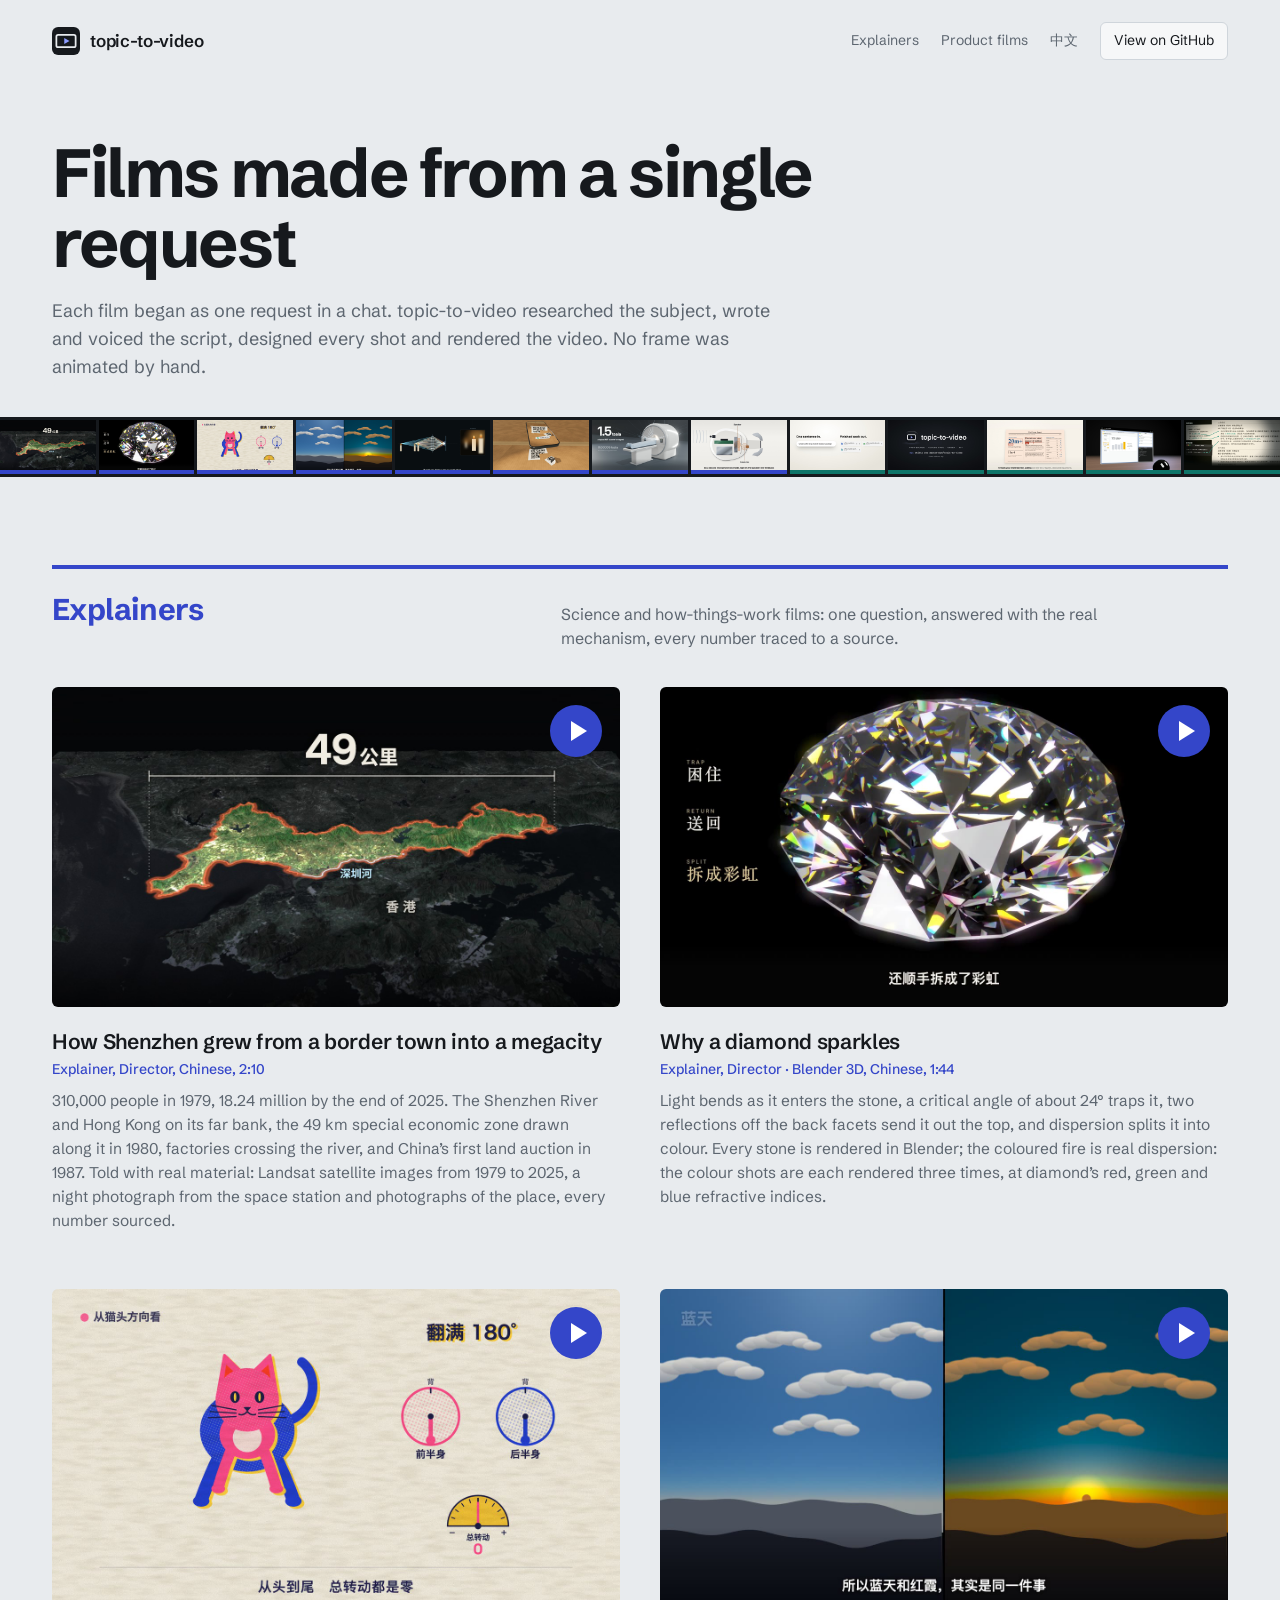
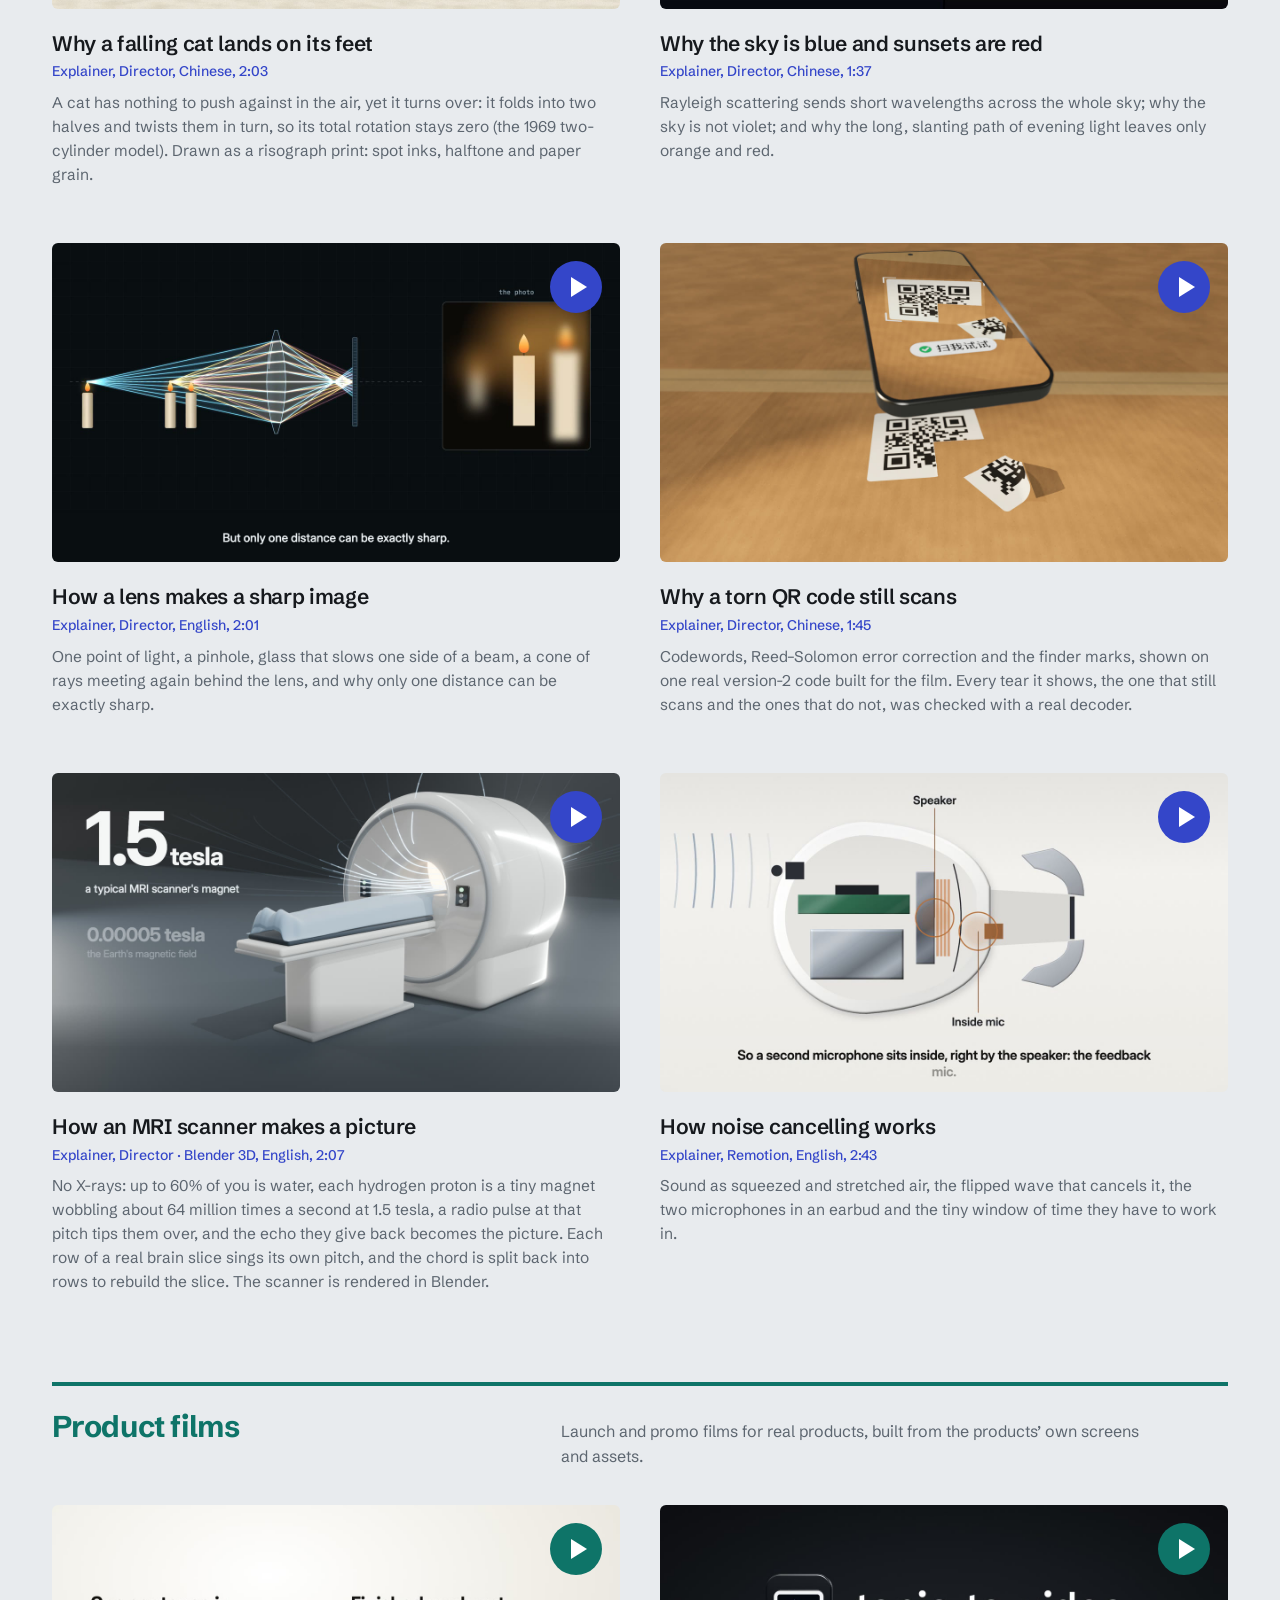
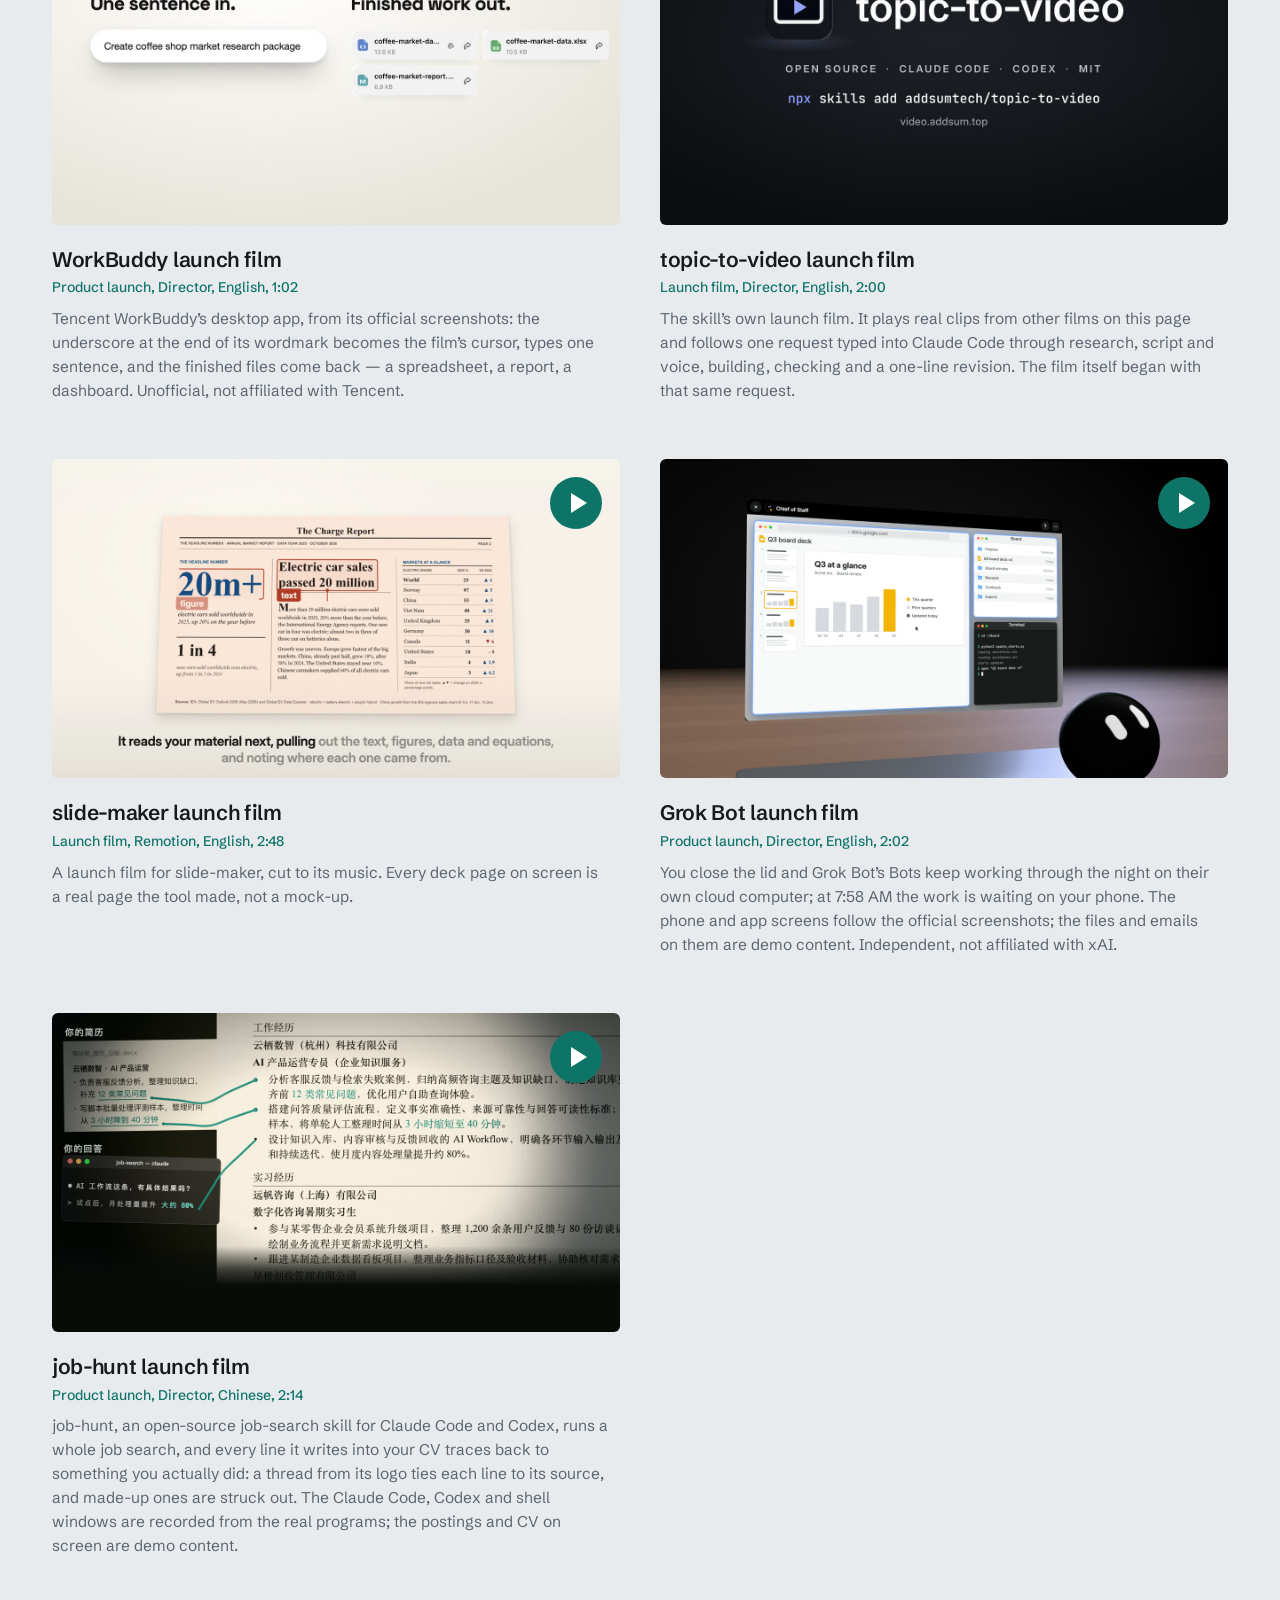
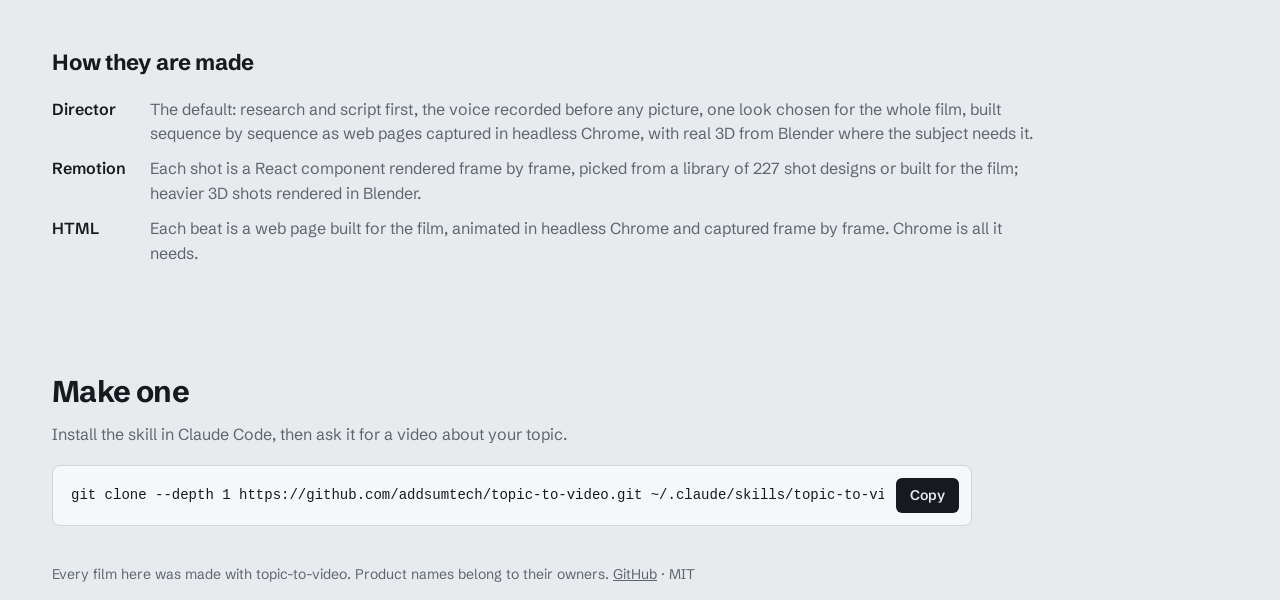
==== commit b9ec2e55: "Shenzhen explainer: a border town to a megacity, told with real satellite images 310,000 people in 1" ====
--- a/index.html
+++ b/index.html
@@ -4,14 +4,14 @@
 <meta charset="utf-8">
 <meta name="viewport" content="width=device-width, initial-scale=1">
 <title>topic-to-video films</title>
-<meta name="description" content="12 short films made by topic-to-video, an AI skill that turns a topic into a narrated video.">
+<meta name="description" content="13 short films made by topic-to-video, an AI skill that turns a topic into a narrated video.">
 <link rel="canonical" href="https://video.addsum.top/">
 <link rel="alternate" hreflang="en" href="https://video.addsum.top/">
 <link rel="alternate" hreflang="zh-CN" href="https://video.addsum.top/cn/">
 <meta property="og:type" content="website">
 <meta property="og:title" content="topic-to-video films">
-<meta property="og:description" content="12 short films made by topic-to-video, an AI skill that turns a topic into a narrated video.">
-<meta property="og:image" content="https://video.addsum.top/posters/diamond-sparkle-3d.jpg?v=61339767">
+<meta property="og:description" content="13 short films made by topic-to-video, an AI skill that turns a topic into a narrated video.">
+<meta property="og:image" content="https://video.addsum.top/posters/shenzhen-border-town.jpg?v=d1630d3c">
 <meta name="twitter:card" content="summary_large_image">
 <link rel="icon" href="favicon.svg" type="image/svg+xml">
 <link rel="preconnect" href="https://fonts.googleapis.com">
@@ -33,7 +33,8 @@
     <h1>Films made from a single request</h1>
     <p class="lede">Each film began as one request in a chat. topic-to-video researched the subject, wrote and voiced the script, designed every shot and rendered the video. No frame was animated by hand.</p>
   </div>
-  <nav class="strip" aria-label="Films" style="--n: 12"><a class="frame explainer" href="#diamond-sparkle-3d" data-film="diamond-sparkle-3d" aria-label="Play: Why a diamond sparkles"><img src="posters/diamond-sparkle-3d.jpg?v=61339767" alt="" width="1280" height="720" loading="eager"></a>
+  <nav class="strip" aria-label="Films" style="--n: 13"><a class="frame explainer" href="#shenzhen-border-town" data-film="shenzhen-border-town" aria-label="Play: How Shenzhen grew from a border town into a megacity"><img src="posters/shenzhen-border-town.jpg?v=d1630d3c" alt="" width="1280" height="720" loading="eager"></a>
+<a class="frame explainer" href="#diamond-sparkle-3d" data-film="diamond-sparkle-3d" aria-label="Play: Why a diamond sparkles"><img src="posters/diamond-sparkle-3d.jpg?v=61339767" alt="" width="1280" height="720" loading="eager"></a>
 <a class="frame explainer" href="#falling-cat" data-film="falling-cat" aria-label="Play: Why a falling cat lands on its feet"><img src="posters/falling-cat.jpg?v=310fdbe5" alt="" width="1280" height="720" loading="eager"></a>
 <a class="frame explainer" href="#sky-blue-sunset" data-film="sky-blue-sunset" aria-label="Play: Why the sky is blue and sunsets are red"><img src="posters/sky-blue-sunset.jpg?v=2c7e1d2c" alt="" width="1280" height="720" loading="eager"></a>
 <a class="frame explainer" href="#camera-lens" data-film="camera-lens" aria-label="Play: How a lens makes a sharp image"><img src="posters/camera-lens.jpg?v=a3ba185c" alt="" width="1280" height="720" loading="eager"></a>
@@ -45,7 +46,7 @@
 <a class="frame product" href="#slide-maker-promo" data-film="slide-maker-promo" aria-label="Play: slide-maker launch film"><img src="posters/slide-maker-promo.jpg?v=3827391f" alt="" width="1280" height="720" loading="eager"></a>
 <a class="frame product" href="#grok-bot-explainer" data-film="grok-bot-explainer" aria-label="Play: Grok Bot launch film"><img src="posters/grok-bot-explainer.jpg?v=2e505055" alt="" width="1280" height="720" loading="eager"></a>
 <a class="frame product" href="#job-hunt-promo" data-film="job-hunt-promo" aria-label="Play: job-hunt launch film"><img src="posters/job-hunt-promo.jpg?v=38662429" alt="" width="1280" height="720" loading="eager"></a></nav>
-  <div class="wrap"><section class="tier explainer" id="explainer" aria-labelledby="explainer-h"><div class="tier-head"><h2 id="explainer-h">Explainers</h2><p>Science and how-things-work films: one question, answered with the real mechanism, every number traced to a source.</p></div><div class="films"><article class="film" id="diamond-sparkle-3d"><button class="poster" type="button" data-film="diamond-sparkle-3d" aria-label="Play: Why a diamond sparkles"><img src="posters/diamond-sparkle-3d.jpg?v=61339767" alt="" width="1280" height="720" loading="lazy"><span class="play" aria-hidden="true"></span></button><h3>Why a diamond sparkles</h3><p class="meta">Explainer, Director · Blender 3D, Chinese, 1:44</p><p class="note">Light bends as it enters the stone, a critical angle of about 24° traps it, two reflections off the back facets send it out the top, and dispersion splits it into colour. Every stone is rendered in Blender; the coloured fire is real dispersion: the colour shots are each rendered three times, at diamond’s red, green and blue refractive indices.</p></article><article class="film" id="falling-cat"><button class="poster" type="button" data-film="falling-cat" aria-label="Play: Why a falling cat lands on its feet"><img src="posters/falling-cat.jpg?v=310fdbe5" alt="" width="1280" height="720" loading="lazy"><span class="play" aria-hidden="true"></span></button><h3>Why a falling cat lands on its feet</h3><p class="meta">Explainer, Director, Chinese, 2:03</p><p class="note">A cat has nothing to push against in the air, yet it turns over: it folds into two halves and twists them in turn, so its total rotation stays zero (the 1969 two-cylinder model). Drawn as a risograph print: spot inks, halftone and paper grain.</p></article><article class="film" id="sky-blue-sunset"><button class="poster" type="button" data-film="sky-blue-sunset" aria-label="Play: Why the sky is blue and sunsets are red"><img src="posters/sky-blue-sunset.jpg?v=2c7e1d2c" alt="" width="1280" height="720" loading="lazy"><span class="play" aria-hidden="true"></span></button><h3>Why the sky is blue and sunsets are red</h3><p class="meta">Explainer, Director, Chinese, 1:37</p><p class="note">Rayleigh scattering sends short wavelengths across the whole sky; why the sky is not violet; and why the long, slanting path of evening light leaves only orange and red.</p></article><article class="film" id="camera-lens"><button class="poster" type="button" data-film="camera-lens" aria-label="Play: How a lens makes a sharp image"><img src="posters/camera-lens.jpg?v=a3ba185c" alt="" width="1280" height="720" loading="lazy"><span class="play" aria-hidden="true"></span></button><h3>How a lens makes a sharp image</h3><p class="meta">Explainer, Director, English, 2:01</p><p class="note">One point of light, a pinhole, glass that slows one side of a beam, a cone of rays meeting again behind the lens, and why only one distance can be exactly sharp.</p></article><article class="film" id="qr-torn-corner"><button class="poster" type="button" data-film="qr-torn-corner" aria-label="Play: Why a torn QR code still scans"><img src="posters/qr-torn-corner.jpg?v=4c7e39ed" alt="" width="1280" height="720" loading="lazy"><span class="play" aria-hidden="true"></span></button><h3>Why a torn QR code still scans</h3><p class="meta">Explainer, Director, Chinese, 1:45</p><p class="note">Codewords, Reed–Solomon error correction and the finder marks, shown on one real version-2 code built for the film. Every tear it shows, the one that still scans and the ones that do not, was checked with a real decoder.</p></article><article class="film" id="mri-explainer"><button class="poster" type="button" data-film="mri-explainer" aria-label="Play: How an MRI scanner makes a picture"><img src="posters/mri-explainer.jpg?v=e1149588" alt="" width="1280" height="720" loading="lazy"><span class="play" aria-hidden="true"></span></button><h3>How an MRI scanner makes a picture</h3><p class="meta">Explainer, Director · Blender 3D, English, 2:07</p><p class="note">No X-rays: up to 60% of you is water, each hydrogen proton is a tiny magnet wobbling about 64 million times a second at 1.5 tesla, a radio pulse at that pitch tips them over, and the echo they give back becomes the picture. Each row of a real brain slice sings its own pitch, and the chord is split back into rows to rebuild the slice. The scanner is rendered in Blender.</p></article><article class="film" id="anc-headphones"><button class="poster" type="button" data-film="anc-headphones" aria-label="Play: How noise cancelling works"><img src="posters/anc-headphones.jpg?v=d0423178" alt="" width="1280" height="720" loading="lazy"><span class="play" aria-hidden="true"></span></button><h3>How noise cancelling works</h3><p class="meta">Explainer, Remotion, English, 2:43</p><p class="note">Sound as squeezed and stretched air, the flipped wave that cancels it, the two microphones in an earbud and the tiny window of time they have to work in.</p></article></div></section><section class="tier product" id="product" aria-labelledby="product-h"><div class="tier-head"><h2 id="product-h">Product films</h2><p>Launch and promo films for real products, built from the products’ own screens and assets.</p></div><div class="films"><article class="film" id="workbuddy-promo"><button class="poster" type="button" data-film="workbuddy-promo" aria-label="Play: WorkBuddy launch film"><img src="posters/workbuddy-promo.jpg?v=80ecd85a" alt="" width="1280" height="720" loading="lazy"><span class="play" aria-hidden="true"></span></button><h3>WorkBuddy launch film</h3><p class="meta">Product launch, Director, English, 1:02</p><p class="note">Tencent WorkBuddy’s desktop app, from its official screenshots: the underscore at the end of its wordmark becomes the film’s cursor, types one sentence, and the finished files come back — a spreadsheet, a report, a dashboard. Unofficial, not affiliated with Tencent.</p></article><article class="film" id="topic-to-video-promo"><button class="poster" type="button" data-film="topic-to-video-promo" aria-label="Play: topic-to-video launch film"><img src="posters/topic-to-video-promo.jpg?v=ef1e4c8d" alt="" width="1280" height="720" loading="lazy"><span class="play" aria-hidden="true"></span></button><h3>topic-to-video launch film</h3><p class="meta">Launch film, Director, English, 2:00</p><p class="note">The skill’s own launch film. It plays real clips from other films on this page and follows one request typed into Claude Code through research, script and voice, building, checking and a one-line revision. The film itself began with that same request.</p></article><article class="film" id="slide-maker-promo"><button class="poster" type="button" data-film="slide-maker-promo" aria-label="Play: slide-maker launch film"><img src="posters/slide-maker-promo.jpg?v=3827391f" alt="" width="1280" height="720" loading="lazy"><span class="play" aria-hidden="true"></span></button><h3>slide-maker launch film</h3><p class="meta">Launch film, Remotion, English, 2:48</p><p class="note">A launch film for slide-maker, cut to its music. Every deck page on screen is a real page the tool made, not a mock-up.</p></article><article class="film" id="grok-bot-explainer"><button class="poster" type="button" data-film="grok-bot-explainer" aria-label="Play: Grok Bot launch film"><img src="posters/grok-bot-explainer.jpg?v=2e505055" alt="" width="1280" height="720" loading="lazy"><span class="play" aria-hidden="true"></span></button><h3>Grok Bot launch film</h3><p class="meta">Product launch, Director, English, 2:02</p><p class="note">You close the lid and Grok Bot’s Bots keep working through the night on their own cloud computer; at 7:58 AM the work is waiting on your phone. The phone and app screens follow the official screenshots; the files and emails on them are demo content. Independent, not affiliated with xAI.</p></article><article class="film" id="job-hunt-promo"><button class="poster" type="button" data-film="job-hunt-promo" aria-label="Play: job-hunt launch film"><img src="posters/job-hunt-promo.jpg?v=38662429" alt="" width="1280" height="720" loading="lazy"><span class="play" aria-hidden="true"></span></button><h3>job-hunt launch film</h3><p class="meta">Product launch, Director, Chinese, 2:14</p><p class="note">job-hunt, an open-source job-search skill for Claude Code and Codex, runs a whole job search, and every line it writes into your CV traces back to something you actually did: a thread from its logo ties each line to its source, and made-up ones are struck out. The Claude Code, Codex and shell windows are recorded from the real programs; the postings and CV on screen are demo content.</p></article></div></section></div>
+  <div class="wrap"><section class="tier explainer" id="explainer" aria-labelledby="explainer-h"><div class="tier-head"><h2 id="explainer-h">Explainers</h2><p>Science and how-things-work films: one question, answered with the real mechanism, every number traced to a source.</p></div><div class="films"><article class="film" id="shenzhen-border-town"><button class="poster" type="button" data-film="shenzhen-border-town" aria-label="Play: How Shenzhen grew from a border town into a megacity"><img src="posters/shenzhen-border-town.jpg?v=d1630d3c" alt="" width="1280" height="720" loading="lazy"><span class="play" aria-hidden="true"></span></button><h3>How Shenzhen grew from a border town into a megacity</h3><p class="meta">Explainer, Director, Chinese, 2:10</p><p class="note">310,000 people in 1979, 18.24 million by the end of 2025. The Shenzhen River and Hong Kong on its far bank, the 49 km special economic zone drawn along it in 1980, factories crossing the river, and China’s first land auction in 1987. Told with real material: Landsat satellite images from 1979 to 2025, a night photograph from the space station and photographs of the place, every number sourced.</p></article><article class="film" id="diamond-sparkle-3d"><button class="poster" type="button" data-film="diamond-sparkle-3d" aria-label="Play: Why a diamond sparkles"><img src="posters/diamond-sparkle-3d.jpg?v=61339767" alt="" width="1280" height="720" loading="lazy"><span class="play" aria-hidden="true"></span></button><h3>Why a diamond sparkles</h3><p class="meta">Explainer, Director · Blender 3D, Chinese, 1:44</p><p class="note">Light bends as it enters the stone, a critical angle of about 24° traps it, two reflections off the back facets send it out the top, and dispersion splits it into colour. Every stone is rendered in Blender; the coloured fire is real dispersion: the colour shots are each rendered three times, at diamond’s red, green and blue refractive indices.</p></article><article class="film" id="falling-cat"><button class="poster" type="button" data-film="falling-cat" aria-label="Play: Why a falling cat lands on its feet"><img src="posters/falling-cat.jpg?v=310fdbe5" alt="" width="1280" height="720" loading="lazy"><span class="play" aria-hidden="true"></span></button><h3>Why a falling cat lands on its feet</h3><p class="meta">Explainer, Director, Chinese, 2:03</p><p class="note">A cat has nothing to push against in the air, yet it turns over: it folds into two halves and twists them in turn, so its total rotation stays zero (the 1969 two-cylinder model). Drawn as a risograph print: spot inks, halftone and paper grain.</p></article><article class="film" id="sky-blue-sunset"><button class="poster" type="button" data-film="sky-blue-sunset" aria-label="Play: Why the sky is blue and sunsets are red"><img src="posters/sky-blue-sunset.jpg?v=2c7e1d2c" alt="" width="1280" height="720" loading="lazy"><span class="play" aria-hidden="true"></span></button><h3>Why the sky is blue and sunsets are red</h3><p class="meta">Explainer, Director, Chinese, 1:37</p><p class="note">Rayleigh scattering sends short wavelengths across the whole sky; why the sky is not violet; and why the long, slanting path of evening light leaves only orange and red.</p></article><article class="film" id="camera-lens"><button class="poster" type="button" data-film="camera-lens" aria-label="Play: How a lens makes a sharp image"><img src="posters/camera-lens.jpg?v=a3ba185c" alt="" width="1280" height="720" loading="lazy"><span class="play" aria-hidden="true"></span></button><h3>How a lens makes a sharp image</h3><p class="meta">Explainer, Director, English, 2:01</p><p class="note">One point of light, a pinhole, glass that slows one side of a beam, a cone of rays meeting again behind the lens, and why only one distance can be exactly sharp.</p></article><article class="film" id="qr-torn-corner"><button class="poster" type="button" data-film="qr-torn-corner" aria-label="Play: Why a torn QR code still scans"><img src="posters/qr-torn-corner.jpg?v=4c7e39ed" alt="" width="1280" height="720" loading="lazy"><span class="play" aria-hidden="true"></span></button><h3>Why a torn QR code still scans</h3><p class="meta">Explainer, Director, Chinese, 1:45</p><p class="note">Codewords, Reed–Solomon error correction and the finder marks, shown on one real version-2 code built for the film. Every tear it shows, the one that still scans and the ones that do not, was checked with a real decoder.</p></article><article class="film" id="mri-explainer"><button class="poster" type="button" data-film="mri-explainer" aria-label="Play: How an MRI scanner makes a picture"><img src="posters/mri-explainer.jpg?v=e1149588" alt="" width="1280" height="720" loading="lazy"><span class="play" aria-hidden="true"></span></button><h3>How an MRI scanner makes a picture</h3><p class="meta">Explainer, Director · Blender 3D, English, 2:07</p><p class="note">No X-rays: up to 60% of you is water, each hydrogen proton is a tiny magnet wobbling about 64 million times a second at 1.5 tesla, a radio pulse at that pitch tips them over, and the echo they give back becomes the picture. Each row of a real brain slice sings its own pitch, and the chord is split back into rows to rebuild the slice. The scanner is rendered in Blender.</p></article><article class="film" id="anc-headphones"><button class="poster" type="button" data-film="anc-headphones" aria-label="Play: How noise cancelling works"><img src="posters/anc-headphones.jpg?v=d0423178" alt="" width="1280" height="720" loading="lazy"><span class="play" aria-hidden="true"></span></button><h3>How noise cancelling works</h3><p class="meta">Explainer, Remotion, English, 2:43</p><p class="note">Sound as squeezed and stretched air, the flipped wave that cancels it, the two microphones in an earbud and the tiny window of time they have to work in.</p></article></div></section><section class="tier product" id="product" aria-labelledby="product-h"><div class="tier-head"><h2 id="product-h">Product films</h2><p>Launch and promo films for real products, built from the products’ own screens and assets.</p></div><div class="films"><article class="film" id="workbuddy-promo"><button class="poster" type="button" data-film="workbuddy-promo" aria-label="Play: WorkBuddy launch film"><img src="posters/workbuddy-promo.jpg?v=80ecd85a" alt="" width="1280" height="720" loading="lazy"><span class="play" aria-hidden="true"></span></button><h3>WorkBuddy launch film</h3><p class="meta">Product launch, Director, English, 1:02</p><p class="note">Tencent WorkBuddy’s desktop app, from its official screenshots: the underscore at the end of its wordmark becomes the film’s cursor, types one sentence, and the finished files come back — a spreadsheet, a report, a dashboard. Unofficial, not affiliated with Tencent.</p></article><article class="film" id="topic-to-video-promo"><button class="poster" type="button" data-film="topic-to-video-promo" aria-label="Play: topic-to-video launch film"><img src="posters/topic-to-video-promo.jpg?v=ef1e4c8d" alt="" width="1280" height="720" loading="lazy"><span class="play" aria-hidden="true"></span></button><h3>topic-to-video launch film</h3><p class="meta">Launch film, Director, English, 2:00</p><p class="note">The skill’s own launch film. It plays real clips from other films on this page and follows one request typed into Claude Code through research, script and voice, building, checking and a one-line revision. The film itself began with that same request.</p></article><article class="film" id="slide-maker-promo"><button class="poster" type="button" data-film="slide-maker-promo" aria-label="Play: slide-maker launch film"><img src="posters/slide-maker-promo.jpg?v=3827391f" alt="" width="1280" height="720" loading="lazy"><span class="play" aria-hidden="true"></span></button><h3>slide-maker launch film</h3><p class="meta">Launch film, Remotion, English, 2:48</p><p class="note">A launch film for slide-maker, cut to its music. Every deck page on screen is a real page the tool made, not a mock-up.</p></article><article class="film" id="grok-bot-explainer"><button class="poster" type="button" data-film="grok-bot-explainer" aria-label="Play: Grok Bot launch film"><img src="posters/grok-bot-explainer.jpg?v=2e505055" alt="" width="1280" height="720" loading="lazy"><span class="play" aria-hidden="true"></span></button><h3>Grok Bot launch film</h3><p class="meta">Product launch, Director, English, 2:02</p><p class="note">You close the lid and Grok Bot’s Bots keep working through the night on their own cloud computer; at 7:58 AM the work is waiting on your phone. The phone and app screens follow the official screenshots; the files and emails on them are demo content. Independent, not affiliated with xAI.</p></article><article class="film" id="job-hunt-promo"><button class="poster" type="button" data-film="job-hunt-promo" aria-label="Play: job-hunt launch film"><img src="posters/job-hunt-promo.jpg?v=38662429" alt="" width="1280" height="720" loading="lazy"><span class="play" aria-hidden="true"></span></button><h3>job-hunt launch film</h3><p class="meta">Product launch, Director, Chinese, 2:14</p><p class="note">job-hunt, an open-source job-search skill for Claude Code and Codex, runs a whole job search, and every line it writes into your CV traces back to something you actually did: a thread from its logo ties each line to its source, and made-up ones are struck out. The Claude Code, Codex and shell windows are recorded from the real programs; the postings and CV on screen are demo content.</p></article></div></section></div>
   <section class="how wrap" aria-labelledby="how-h">
     <h2 id="how-h">How they are made</h2>
     <dl><dt>Director</dt><dd>The default: research and script first, the voice recorded before any picture, one look chosen for the whole film, built sequence by sequence as web pages captured in headless Chrome, with real 3D from Blender where the subject needs it.</dd><dt>Remotion</dt><dd>Each shot is a React component rendered frame by frame, picked from a library of 227 shot designs or built for the film; heavier 3D shots rendered in Blender.</dd><dt>HTML</dt><dd>Each beat is a web page built for the film, animated in headless Chrome and captured frame by frame. Chrome is all it needs.</dd></dl>
@@ -62,7 +63,7 @@
   <div class="caption"><h2 id="player-title"></h2><p></p>
   <button type="button" class="close">Close</button></div>
 </dialog>
-<script>window.FILMS = {"diamond-sparkle-3d": {"title": "Why a diamond sparkles", "note": "Light bends as it enters the stone, a critical angle of about 24° traps it, two reflections off the back facets send it out the top, and dispersion splits it into colour. Every stone is rendered in Blender; the coloured fire is real dispersion: the colour shots are each rendered three times, at diamond’s red, green and blue refractive indices.", "src": "films/diamond-sparkle-3d.mp4?v=d024de92", "poster": "posters/diamond-sparkle-3d.jpg?v=61339767"}, "falling-cat": {"title": "Why a falling cat lands on its feet", "note": "A cat has nothing to push against in the air, yet it turns over: it folds into two halves and twists them in turn, so its total rotation stays zero (the 1969 two-cylinder model). Drawn as a risograph print: spot inks, halftone and paper grain.", "src": "films/falling-cat.mp4?v=8da2a61b", "poster": "posters/falling-cat.jpg?v=310fdbe5"}, "sky-blue-sunset": {"title": "Why the sky is blue and sunsets are red", "note": "Rayleigh scattering sends short wavelengths across the whole sky; why the sky is not violet; and why the long, slanting path of evening light leaves only orange and red.", "src": "films/sky-blue-sunset.mp4?v=1abcbdfa", "poster": "posters/sky-blue-sunset.jpg?v=2c7e1d2c"}, "camera-lens": {"title": "How a lens makes a sharp image", "note": "One point of light, a pinhole, glass that slows one side of a beam, a cone of rays meeting again behind the lens, and why only one distance can be exactly sharp.", "src": "films/camera-lens.mp4?v=78d76470", "poster": "posters/camera-lens.jpg?v=a3ba185c"}, "qr-torn-corner": {"title": "Why a torn QR code still scans", "note": "Codewords, Reed–Solomon error correction and the finder marks, shown on one real version-2 code built for the film. Every tear it shows, the one that still scans and the ones that do not, was checked with a real decoder.", "src": "films/qr-torn-corner.mp4?v=53596d59", "poster": "posters/qr-torn-corner.jpg?v=4c7e39ed"}, "mri-explainer": {"title": "How an MRI scanner makes a picture", "note": "No X-rays: up to 60% of you is water, each hydrogen proton is a tiny magnet wobbling about 64 million times a second at 1.5 tesla, a radio pulse at that pitch tips them over, and the echo they give back becomes the picture. Each row of a real brain slice sings its own pitch, and the chord is split back into rows to rebuild the slice. The scanner is rendered in Blender.", "src": "films/mri-explainer.mp4?v=69eb5b3f", "poster": "posters/mri-explainer.jpg?v=e1149588"}, "anc-headphones": {"title": "How noise cancelling works", "note": "Sound as squeezed and stretched air, the flipped wave that cancels it, the two microphones in an earbud and the tiny window of time they have to work in.", "src": "films/anc-headphones.mp4?v=1efedce9", "poster": "posters/anc-headphones.jpg?v=d0423178"}, "workbuddy-promo": {"title": "WorkBuddy launch film", "note": "Tencent WorkBuddy’s desktop app, from its official screenshots: the underscore at the end of its wordmark becomes the film’s cursor, types one sentence, and the finished files come back — a spreadsheet, a report, a dashboard. Unofficial, not affiliated with Tencent.", "src": "films/workbuddy-promo.mp4?v=c67adeae", "poster": "posters/workbuddy-promo.jpg?v=80ecd85a"}, "topic-to-video-promo": {"title": "topic-to-video launch film", "note": "The skill’s own launch film. It plays real clips from other films on this page and follows one request typed into Claude Code through research, script and voice, building, checking and a one-line revision. The film itself began with that same request.", "src": "films/topic-to-video-promo.mp4?v=ed03a1b8", "poster": "posters/topic-to-video-promo.jpg?v=ef1e4c8d"}, "slide-maker-promo": {"title": "slide-maker launch film", "note": "A launch film for slide-maker, cut to its music. Every deck page on screen is a real page the tool made, not a mock-up.", "src": "films/slide-maker-promo.mp4?v=7106f4c9", "poster": "posters/slide-maker-promo.jpg?v=3827391f"}, "grok-bot-explainer": {"title": "Grok Bot launch film", "note": "You close the lid and Grok Bot’s Bots keep working through the night on their own cloud computer; at 7:58 AM the work is waiting on your phone. The phone and app screens follow the official screenshots; the files and emails on them are demo content. Independent, not affiliated with xAI.", "src": "films/grok-bot-explainer.mp4?v=8d29406d", "poster": "posters/grok-bot-explainer.jpg?v=2e505055"}, "job-hunt-promo": {"title": "job-hunt launch film", "note": "job-hunt, an open-source job-search skill for Claude Code and Codex, runs a whole job search, and every line it writes into your CV traces back to something you actually did: a thread from its logo ties each line to its source, and made-up ones are struck out. The Claude Code, Codex and shell windows are recorded from the real programs; the postings and CV on screen are demo content.", "src": "films/job-hunt-promo.mp4?v=a214367b", "poster": "posters/job-hunt-promo.jpg?v=38662429"}};</script>
+<script>window.FILMS = {"shenzhen-border-town": {"title": "How Shenzhen grew from a border town into a megacity", "note": "310,000 people in 1979, 18.24 million by the end of 2025. The Shenzhen River and Hong Kong on its far bank, the 49 km special economic zone drawn along it in 1980, factories crossing the river, and China’s first land auction in 1987. Told with real material: Landsat satellite images from 1979 to 2025, a night photograph from the space station and photographs of the place, every number sourced.", "src": "films/shenzhen-border-town.mp4?v=1897809a", "poster": "posters/shenzhen-border-town.jpg?v=d1630d3c"}, "diamond-sparkle-3d": {"title": "Why a diamond sparkles", "note": "Light bends as it enters the stone, a critical angle of about 24° traps it, two reflections off the back facets send it out the top, and dispersion splits it into colour. Every stone is rendered in Blender; the coloured fire is real dispersion: the colour shots are each rendered three times, at diamond’s red, green and blue refractive indices.", "src": "films/diamond-sparkle-3d.mp4?v=d024de92", "poster": "posters/diamond-sparkle-3d.jpg?v=61339767"}, "falling-cat": {"title": "Why a falling cat lands on its feet", "note": "A cat has nothing to push against in the air, yet it turns over: it folds into two halves and twists them in turn, so its total rotation stays zero (the 1969 two-cylinder model). Drawn as a risograph print: spot inks, halftone and paper grain.", "src": "films/falling-cat.mp4?v=8da2a61b", "poster": "posters/falling-cat.jpg?v=310fdbe5"}, "sky-blue-sunset": {"title": "Why the sky is blue and sunsets are red", "note": "Rayleigh scattering sends short wavelengths across the whole sky; why the sky is not violet; and why the long, slanting path of evening light leaves only orange and red.", "src": "films/sky-blue-sunset.mp4?v=1abcbdfa", "poster": "posters/sky-blue-sunset.jpg?v=2c7e1d2c"}, "camera-lens": {"title": "How a lens makes a sharp image", "note": "One point of light, a pinhole, glass that slows one side of a beam, a cone of rays meeting again behind the lens, and why only one distance can be exactly sharp.", "src": "films/camera-lens.mp4?v=78d76470", "poster": "posters/camera-lens.jpg?v=a3ba185c"}, "qr-torn-corner": {"title": "Why a torn QR code still scans", "note": "Codewords, Reed–Solomon error correction and the finder marks, shown on one real version-2 code built for the film. Every tear it shows, the one that still scans and the ones that do not, was checked with a real decoder.", "src": "films/qr-torn-corner.mp4?v=53596d59", "poster": "posters/qr-torn-corner.jpg?v=4c7e39ed"}, "mri-explainer": {"title": "How an MRI scanner makes a picture", "note": "No X-rays: up to 60% of you is water, each hydrogen proton is a tiny magnet wobbling about 64 million times a second at 1.5 tesla, a radio pulse at that pitch tips them over, and the echo they give back becomes the picture. Each row of a real brain slice sings its own pitch, and the chord is split back into rows to rebuild the slice. The scanner is rendered in Blender.", "src": "films/mri-explainer.mp4?v=69eb5b3f", "poster": "posters/mri-explainer.jpg?v=e1149588"}, "anc-headphones": {"title": "How noise cancelling works", "note": "Sound as squeezed and stretched air, the flipped wave that cancels it, the two microphones in an earbud and the tiny window of time they have to work in.", "src": "films/anc-headphones.mp4?v=1efedce9", "poster": "posters/anc-headphones.jpg?v=d0423178"}, "workbuddy-promo": {"title": "WorkBuddy launch film", "note": "Tencent WorkBuddy’s desktop app, from its official screenshots: the underscore at the end of its wordmark becomes the film’s cursor, types one sentence, and the finished files come back — a spreadsheet, a report, a dashboard. Unofficial, not affiliated with Tencent.", "src": "films/workbuddy-promo.mp4?v=c67adeae", "poster": "posters/workbuddy-promo.jpg?v=80ecd85a"}, "topic-to-video-promo": {"title": "topic-to-video launch film", "note": "The skill’s own launch film. It plays real clips from other films on this page and follows one request typed into Claude Code through research, script and voice, building, checking and a one-line revision. The film itself began with that same request.", "src": "films/topic-to-video-promo.mp4?v=ed03a1b8", "poster": "posters/topic-to-video-promo.jpg?v=ef1e4c8d"}, "slide-maker-promo": {"title": "slide-maker launch film", "note": "A launch film for slide-maker, cut to its music. Every deck page on screen is a real page the tool made, not a mock-up.", "src": "films/slide-maker-promo.mp4?v=7106f4c9", "poster": "posters/slide-maker-promo.jpg?v=3827391f"}, "grok-bot-explainer": {"title": "Grok Bot launch film", "note": "You close the lid and Grok Bot’s Bots keep working through the night on their own cloud computer; at 7:58 AM the work is waiting on your phone. The phone and app screens follow the official screenshots; the files and emails on them are demo content. Independent, not affiliated with xAI.", "src": "films/grok-bot-explainer.mp4?v=8d29406d", "poster": "posters/grok-bot-explainer.jpg?v=2e505055"}, "job-hunt-promo": {"title": "job-hunt launch film", "note": "job-hunt, an open-source job-search skill for Claude Code and Codex, runs a whole job search, and every line it writes into your CV traces back to something you actually did: a thread from its logo ties each line to its source, and made-up ones are struck out. The Claude Code, Codex and shell windows are recorded from the real programs; the postings and CV on screen are demo content.", "src": "films/job-hunt-promo.mp4?v=a214367b", "poster": "posters/job-hunt-promo.jpg?v=38662429"}};</script>
 <script src="site.js"></script>
 </body>
 </html>
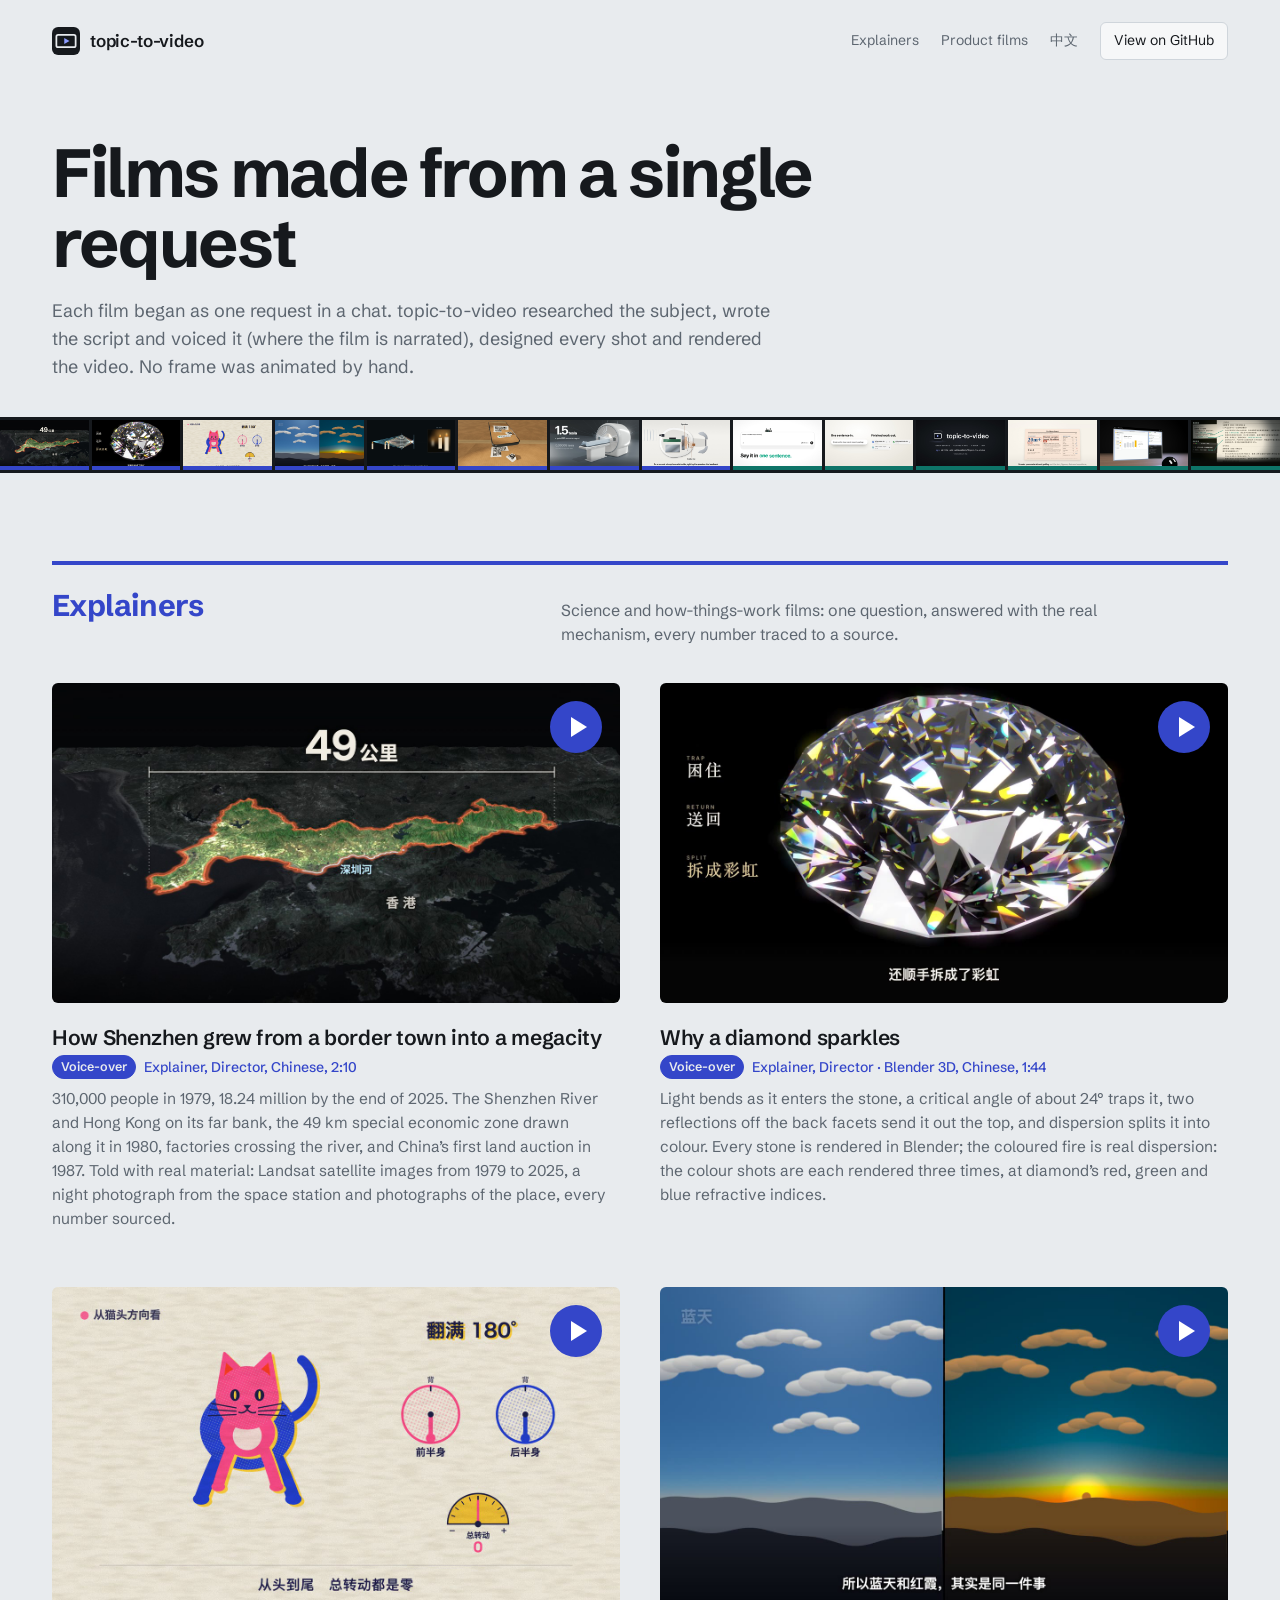
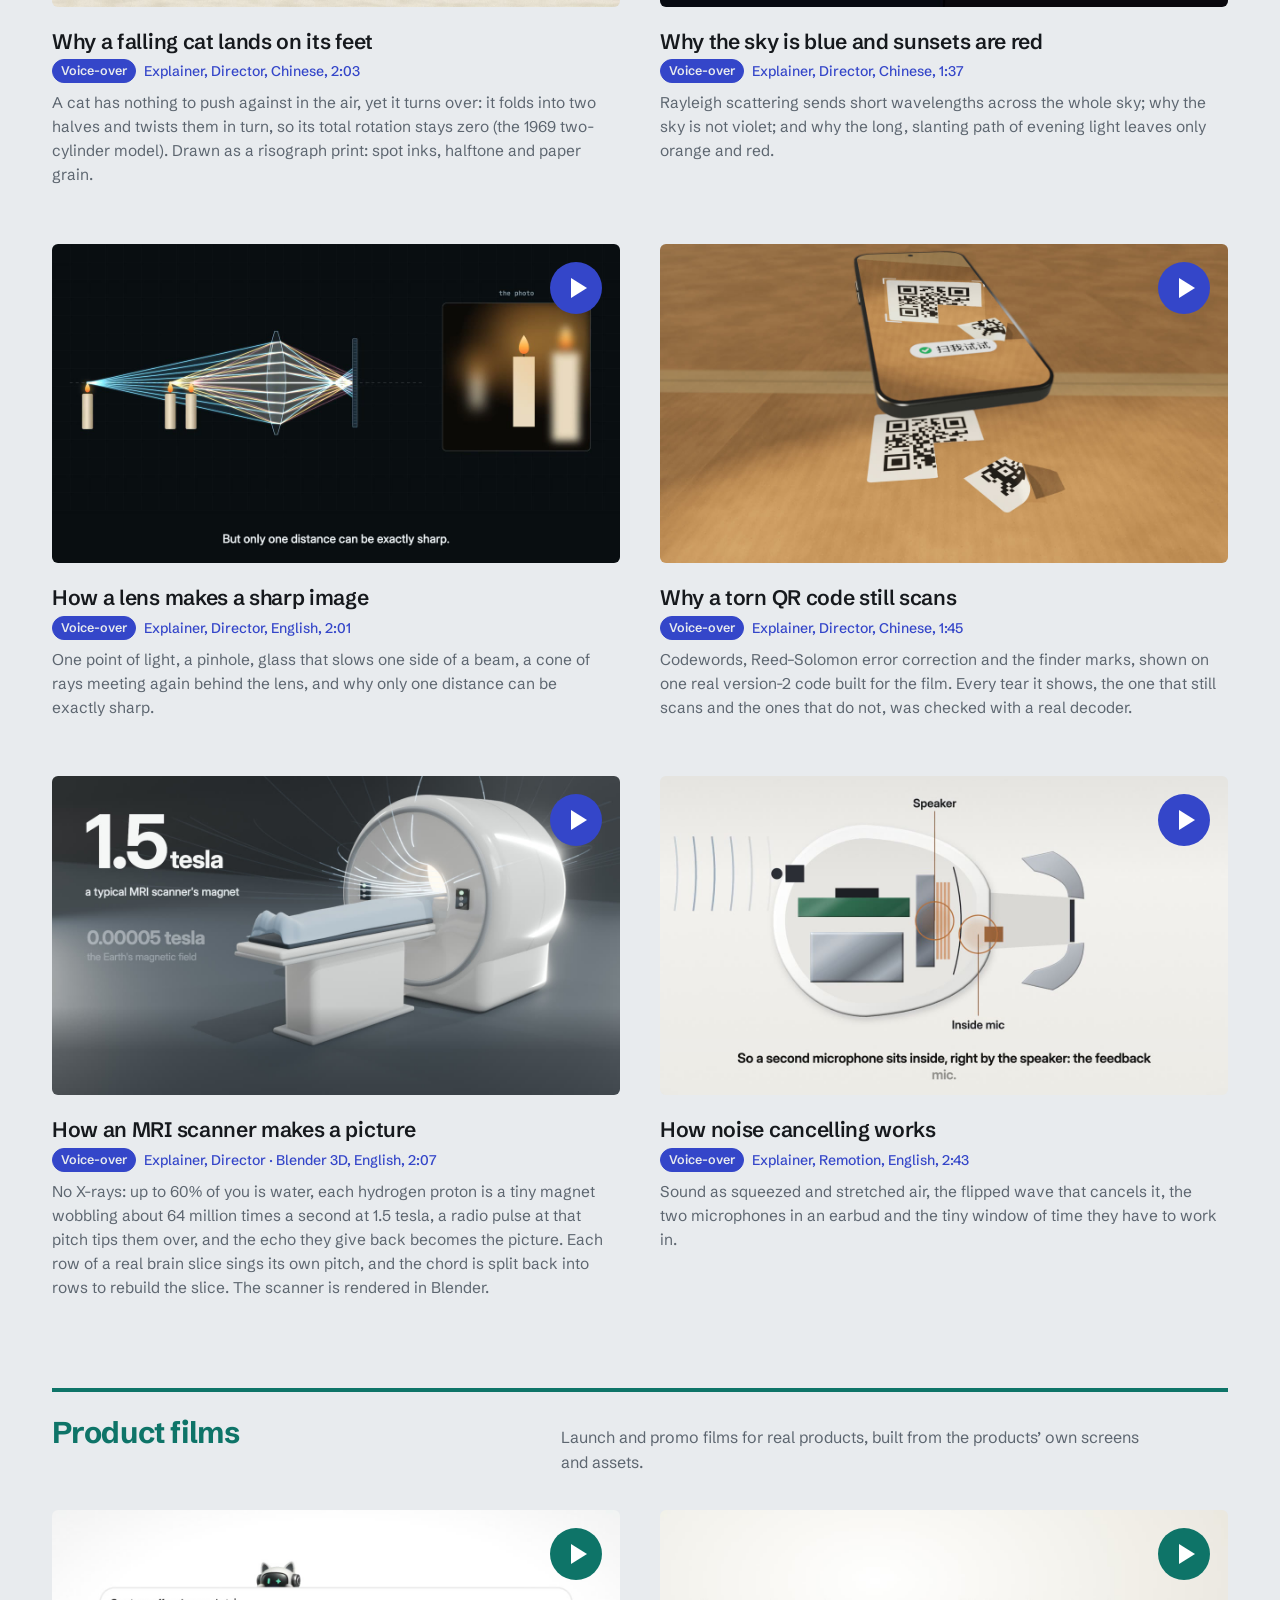
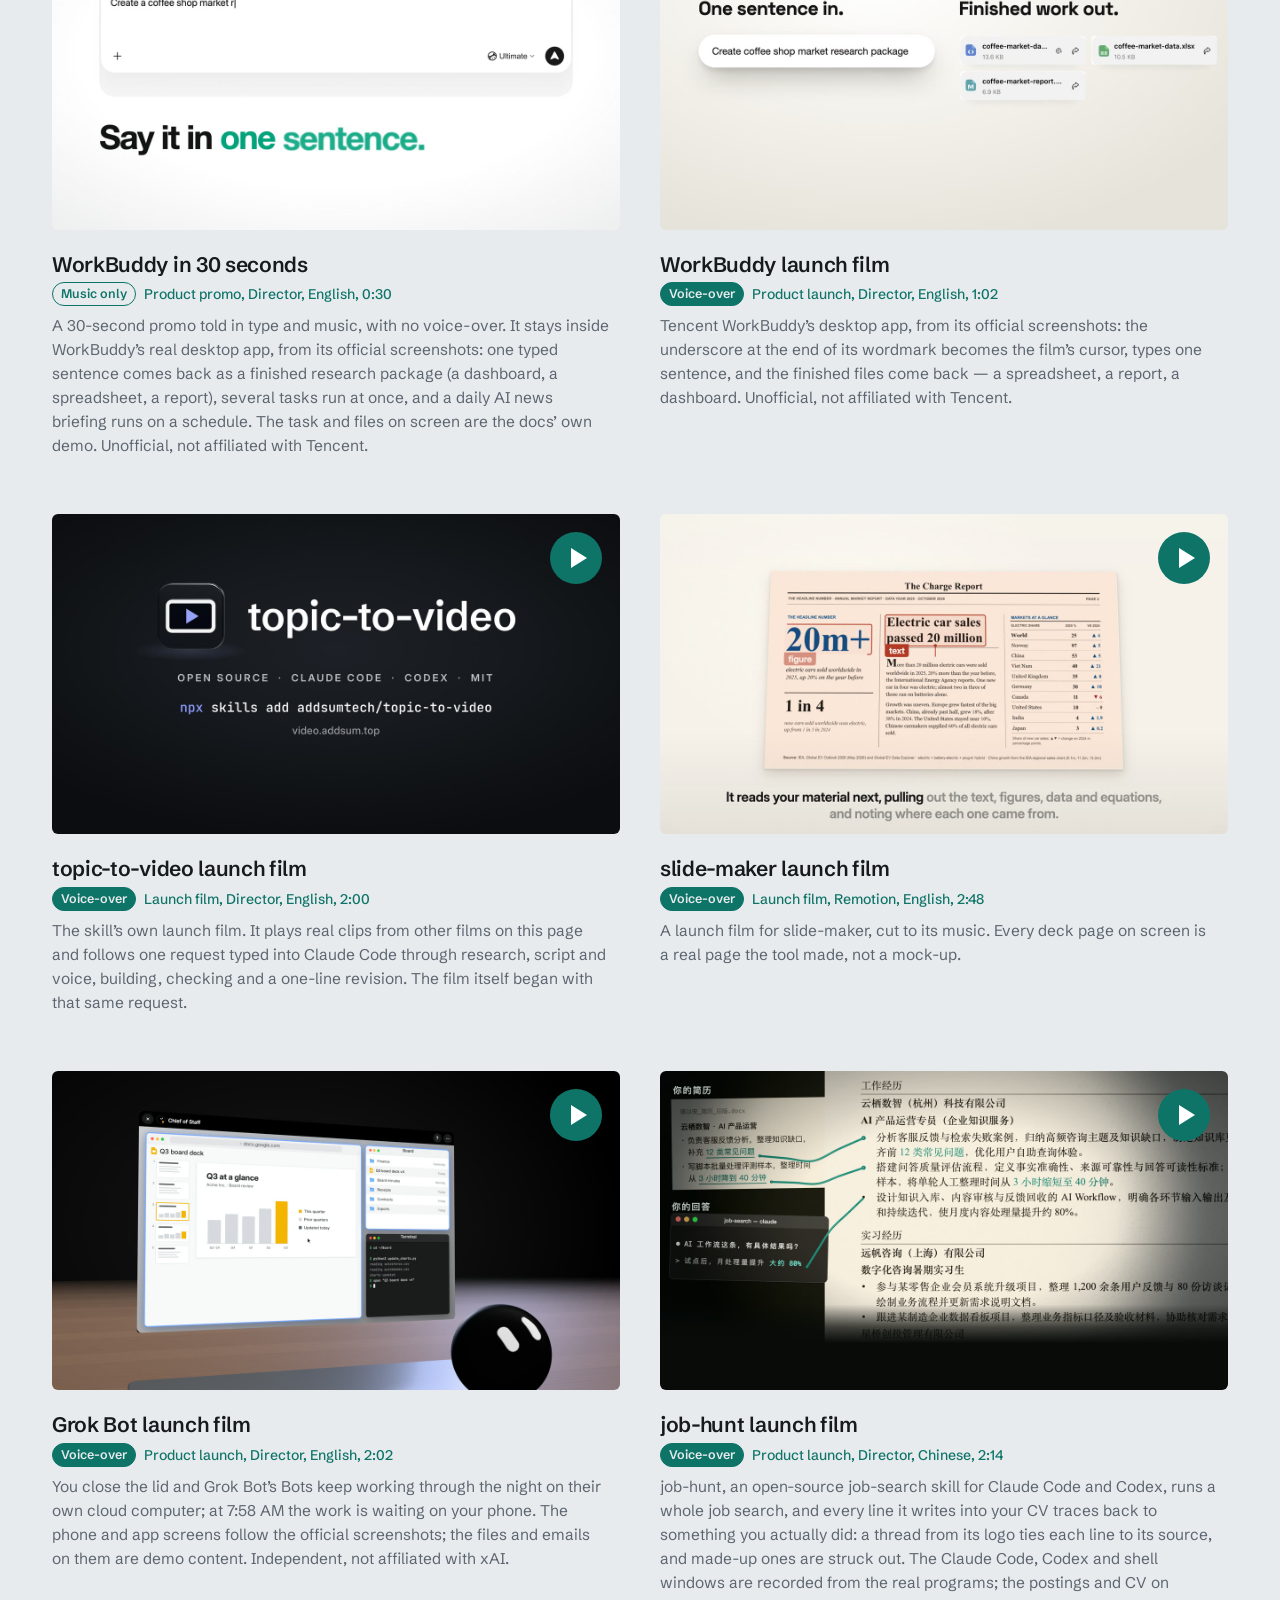
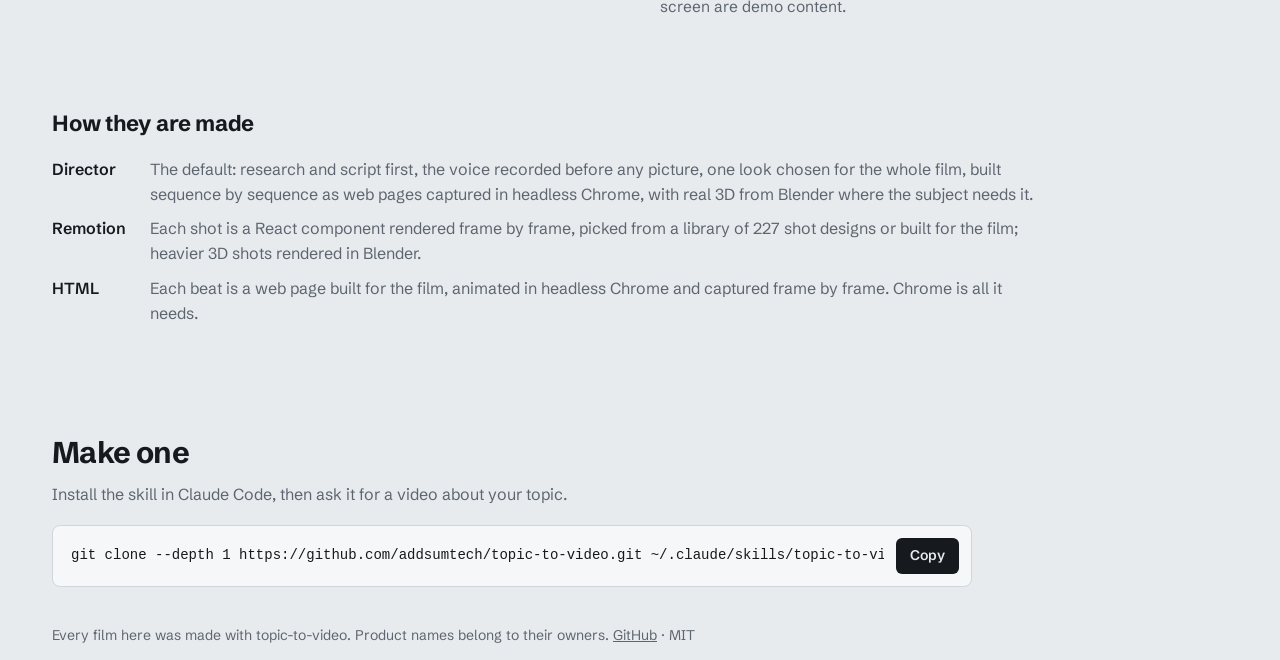
==== commit 92d7c585: "WorkBuddy 30-second promo (type and music, no voice); every film tagged Voice-over / Music only The " ====
--- a/index.html
+++ b/index.html
@@ -4,13 +4,13 @@
 <meta charset="utf-8">
 <meta name="viewport" content="width=device-width, initial-scale=1">
 <title>topic-to-video films</title>
-<meta name="description" content="13 short films made by topic-to-video, an AI skill that turns a topic into a narrated video.">
+<meta name="description" content="14 short films made by topic-to-video, an AI skill that turns a topic into a narrated video.">
 <link rel="canonical" href="https://video.addsum.top/">
 <link rel="alternate" hreflang="en" href="https://video.addsum.top/">
 <link rel="alternate" hreflang="zh-CN" href="https://video.addsum.top/cn/">
 <meta property="og:type" content="website">
 <meta property="og:title" content="topic-to-video films">
-<meta property="og:description" content="13 short films made by topic-to-video, an AI skill that turns a topic into a narrated video.">
+<meta property="og:description" content="14 short films made by topic-to-video, an AI skill that turns a topic into a narrated video.">
 <meta property="og:image" content="https://video.addsum.top/posters/shenzhen-border-town.jpg?v=d1630d3c">
 <meta name="twitter:card" content="summary_large_image">
 <link rel="icon" href="favicon.svg" type="image/svg+xml">
@@ -31,9 +31,9 @@
 <main>
   <div class="intro wrap">
     <h1>Films made from a single request</h1>
-    <p class="lede">Each film began as one request in a chat. topic-to-video researched the subject, wrote and voiced the script, designed every shot and rendered the video. No frame was animated by hand.</p>
+    <p class="lede">Each film began as one request in a chat. topic-to-video researched the subject, wrote the script and voiced it (where the film is narrated), designed every shot and rendered the video. No frame was animated by hand.</p>
   </div>
-  <nav class="strip" aria-label="Films" style="--n: 13"><a class="frame explainer" href="#shenzhen-border-town" data-film="shenzhen-border-town" aria-label="Play: How Shenzhen grew from a border town into a megacity"><img src="posters/shenzhen-border-town.jpg?v=d1630d3c" alt="" width="1280" height="720" loading="eager"></a>
+  <nav class="strip" aria-label="Films" style="--n: 14"><a class="frame explainer" href="#shenzhen-border-town" data-film="shenzhen-border-town" aria-label="Play: How Shenzhen grew from a border town into a megacity"><img src="posters/shenzhen-border-town.jpg?v=d1630d3c" alt="" width="1280" height="720" loading="eager"></a>
 <a class="frame explainer" href="#diamond-sparkle-3d" data-film="diamond-sparkle-3d" aria-label="Play: Why a diamond sparkles"><img src="posters/diamond-sparkle-3d.jpg?v=61339767" alt="" width="1280" height="720" loading="eager"></a>
 <a class="frame explainer" href="#falling-cat" data-film="falling-cat" aria-label="Play: Why a falling cat lands on its feet"><img src="posters/falling-cat.jpg?v=310fdbe5" alt="" width="1280" height="720" loading="eager"></a>
 <a class="frame explainer" href="#sky-blue-sunset" data-film="sky-blue-sunset" aria-label="Play: Why the sky is blue and sunsets are red"><img src="posters/sky-blue-sunset.jpg?v=2c7e1d2c" alt="" width="1280" height="720" loading="eager"></a>
@@ -41,12 +41,13 @@
 <a class="frame explainer" href="#qr-torn-corner" data-film="qr-torn-corner" aria-label="Play: Why a torn QR code still scans"><img src="posters/qr-torn-corner.jpg?v=4c7e39ed" alt="" width="1280" height="720" loading="eager"></a>
 <a class="frame explainer" href="#mri-explainer" data-film="mri-explainer" aria-label="Play: How an MRI scanner makes a picture"><img src="posters/mri-explainer.jpg?v=e1149588" alt="" width="1280" height="720" loading="eager"></a>
 <a class="frame explainer" href="#anc-headphones" data-film="anc-headphones" aria-label="Play: How noise cancelling works"><img src="posters/anc-headphones.jpg?v=d0423178" alt="" width="1280" height="720" loading="eager"></a>
+<a class="frame product" href="#workbuddy-promo-30s" data-film="workbuddy-promo-30s" aria-label="Play: WorkBuddy in 30 seconds"><img src="posters/workbuddy-promo-30s.jpg?v=bf23cd24" alt="" width="1280" height="720" loading="eager"></a>
 <a class="frame product" href="#workbuddy-promo" data-film="workbuddy-promo" aria-label="Play: WorkBuddy launch film"><img src="posters/workbuddy-promo.jpg?v=80ecd85a" alt="" width="1280" height="720" loading="eager"></a>
 <a class="frame product" href="#topic-to-video-promo" data-film="topic-to-video-promo" aria-label="Play: topic-to-video launch film"><img src="posters/topic-to-video-promo.jpg?v=ef1e4c8d" alt="" width="1280" height="720" loading="eager"></a>
 <a class="frame product" href="#slide-maker-promo" data-film="slide-maker-promo" aria-label="Play: slide-maker launch film"><img src="posters/slide-maker-promo.jpg?v=3827391f" alt="" width="1280" height="720" loading="eager"></a>
 <a class="frame product" href="#grok-bot-explainer" data-film="grok-bot-explainer" aria-label="Play: Grok Bot launch film"><img src="posters/grok-bot-explainer.jpg?v=2e505055" alt="" width="1280" height="720" loading="eager"></a>
 <a class="frame product" href="#job-hunt-promo" data-film="job-hunt-promo" aria-label="Play: job-hunt launch film"><img src="posters/job-hunt-promo.jpg?v=38662429" alt="" width="1280" height="720" loading="eager"></a></nav>
-  <div class="wrap"><section class="tier explainer" id="explainer" aria-labelledby="explainer-h"><div class="tier-head"><h2 id="explainer-h">Explainers</h2><p>Science and how-things-work films: one question, answered with the real mechanism, every number traced to a source.</p></div><div class="films"><article class="film" id="shenzhen-border-town"><button class="poster" type="button" data-film="shenzhen-border-town" aria-label="Play: How Shenzhen grew from a border town into a megacity"><img src="posters/shenzhen-border-town.jpg?v=d1630d3c" alt="" width="1280" height="720" loading="lazy"><span class="play" aria-hidden="true"></span></button><h3>How Shenzhen grew from a border town into a megacity</h3><p class="meta">Explainer, Director, Chinese, 2:10</p><p class="note">310,000 people in 1979, 18.24 million by the end of 2025. The Shenzhen River and Hong Kong on its far bank, the 49 km special economic zone drawn along it in 1980, factories crossing the river, and China’s first land auction in 1987. Told with real material: Landsat satellite images from 1979 to 2025, a night photograph from the space station and photographs of the place, every number sourced.</p></article><article class="film" id="diamond-sparkle-3d"><button class="poster" type="button" data-film="diamond-sparkle-3d" aria-label="Play: Why a diamond sparkles"><img src="posters/diamond-sparkle-3d.jpg?v=61339767" alt="" width="1280" height="720" loading="lazy"><span class="play" aria-hidden="true"></span></button><h3>Why a diamond sparkles</h3><p class="meta">Explainer, Director · Blender 3D, Chinese, 1:44</p><p class="note">Light bends as it enters the stone, a critical angle of about 24° traps it, two reflections off the back facets send it out the top, and dispersion splits it into colour. Every stone is rendered in Blender; the coloured fire is real dispersion: the colour shots are each rendered three times, at diamond’s red, green and blue refractive indices.</p></article><article class="film" id="falling-cat"><button class="poster" type="button" data-film="falling-cat" aria-label="Play: Why a falling cat lands on its feet"><img src="posters/falling-cat.jpg?v=310fdbe5" alt="" width="1280" height="720" loading="lazy"><span class="play" aria-hidden="true"></span></button><h3>Why a falling cat lands on its feet</h3><p class="meta">Explainer, Director, Chinese, 2:03</p><p class="note">A cat has nothing to push against in the air, yet it turns over: it folds into two halves and twists them in turn, so its total rotation stays zero (the 1969 two-cylinder model). Drawn as a risograph print: spot inks, halftone and paper grain.</p></article><article class="film" id="sky-blue-sunset"><button class="poster" type="button" data-film="sky-blue-sunset" aria-label="Play: Why the sky is blue and sunsets are red"><img src="posters/sky-blue-sunset.jpg?v=2c7e1d2c" alt="" width="1280" height="720" loading="lazy"><span class="play" aria-hidden="true"></span></button><h3>Why the sky is blue and sunsets are red</h3><p class="meta">Explainer, Director, Chinese, 1:37</p><p class="note">Rayleigh scattering sends short wavelengths across the whole sky; why the sky is not violet; and why the long, slanting path of evening light leaves only orange and red.</p></article><article class="film" id="camera-lens"><button class="poster" type="button" data-film="camera-lens" aria-label="Play: How a lens makes a sharp image"><img src="posters/camera-lens.jpg?v=a3ba185c" alt="" width="1280" height="720" loading="lazy"><span class="play" aria-hidden="true"></span></button><h3>How a lens makes a sharp image</h3><p class="meta">Explainer, Director, English, 2:01</p><p class="note">One point of light, a pinhole, glass that slows one side of a beam, a cone of rays meeting again behind the lens, and why only one distance can be exactly sharp.</p></article><article class="film" id="qr-torn-corner"><button class="poster" type="button" data-film="qr-torn-corner" aria-label="Play: Why a torn QR code still scans"><img src="posters/qr-torn-corner.jpg?v=4c7e39ed" alt="" width="1280" height="720" loading="lazy"><span class="play" aria-hidden="true"></span></button><h3>Why a torn QR code still scans</h3><p class="meta">Explainer, Director, Chinese, 1:45</p><p class="note">Codewords, Reed–Solomon error correction and the finder marks, shown on one real version-2 code built for the film. Every tear it shows, the one that still scans and the ones that do not, was checked with a real decoder.</p></article><article class="film" id="mri-explainer"><button class="poster" type="button" data-film="mri-explainer" aria-label="Play: How an MRI scanner makes a picture"><img src="posters/mri-explainer.jpg?v=e1149588" alt="" width="1280" height="720" loading="lazy"><span class="play" aria-hidden="true"></span></button><h3>How an MRI scanner makes a picture</h3><p class="meta">Explainer, Director · Blender 3D, English, 2:07</p><p class="note">No X-rays: up to 60% of you is water, each hydrogen proton is a tiny magnet wobbling about 64 million times a second at 1.5 tesla, a radio pulse at that pitch tips them over, and the echo they give back becomes the picture. Each row of a real brain slice sings its own pitch, and the chord is split back into rows to rebuild the slice. The scanner is rendered in Blender.</p></article><article class="film" id="anc-headphones"><button class="poster" type="button" data-film="anc-headphones" aria-label="Play: How noise cancelling works"><img src="posters/anc-headphones.jpg?v=d0423178" alt="" width="1280" height="720" loading="lazy"><span class="play" aria-hidden="true"></span></button><h3>How noise cancelling works</h3><p class="meta">Explainer, Remotion, English, 2:43</p><p class="note">Sound as squeezed and stretched air, the flipped wave that cancels it, the two microphones in an earbud and the tiny window of time they have to work in.</p></article></div></section><section class="tier product" id="product" aria-labelledby="product-h"><div class="tier-head"><h2 id="product-h">Product films</h2><p>Launch and promo films for real products, built from the products’ own screens and assets.</p></div><div class="films"><article class="film" id="workbuddy-promo"><button class="poster" type="button" data-film="workbuddy-promo" aria-label="Play: WorkBuddy launch film"><img src="posters/workbuddy-promo.jpg?v=80ecd85a" alt="" width="1280" height="720" loading="lazy"><span class="play" aria-hidden="true"></span></button><h3>WorkBuddy launch film</h3><p class="meta">Product launch, Director, English, 1:02</p><p class="note">Tencent WorkBuddy’s desktop app, from its official screenshots: the underscore at the end of its wordmark becomes the film’s cursor, types one sentence, and the finished files come back — a spreadsheet, a report, a dashboard. Unofficial, not affiliated with Tencent.</p></article><article class="film" id="topic-to-video-promo"><button class="poster" type="button" data-film="topic-to-video-promo" aria-label="Play: topic-to-video launch film"><img src="posters/topic-to-video-promo.jpg?v=ef1e4c8d" alt="" width="1280" height="720" loading="lazy"><span class="play" aria-hidden="true"></span></button><h3>topic-to-video launch film</h3><p class="meta">Launch film, Director, English, 2:00</p><p class="note">The skill’s own launch film. It plays real clips from other films on this page and follows one request typed into Claude Code through research, script and voice, building, checking and a one-line revision. The film itself began with that same request.</p></article><article class="film" id="slide-maker-promo"><button class="poster" type="button" data-film="slide-maker-promo" aria-label="Play: slide-maker launch film"><img src="posters/slide-maker-promo.jpg?v=3827391f" alt="" width="1280" height="720" loading="lazy"><span class="play" aria-hidden="true"></span></button><h3>slide-maker launch film</h3><p class="meta">Launch film, Remotion, English, 2:48</p><p class="note">A launch film for slide-maker, cut to its music. Every deck page on screen is a real page the tool made, not a mock-up.</p></article><article class="film" id="grok-bot-explainer"><button class="poster" type="button" data-film="grok-bot-explainer" aria-label="Play: Grok Bot launch film"><img src="posters/grok-bot-explainer.jpg?v=2e505055" alt="" width="1280" height="720" loading="lazy"><span class="play" aria-hidden="true"></span></button><h3>Grok Bot launch film</h3><p class="meta">Product launch, Director, English, 2:02</p><p class="note">You close the lid and Grok Bot’s Bots keep working through the night on their own cloud computer; at 7:58 AM the work is waiting on your phone. The phone and app screens follow the official screenshots; the files and emails on them are demo content. Independent, not affiliated with xAI.</p></article><article class="film" id="job-hunt-promo"><button class="poster" type="button" data-film="job-hunt-promo" aria-label="Play: job-hunt launch film"><img src="posters/job-hunt-promo.jpg?v=38662429" alt="" width="1280" height="720" loading="lazy"><span class="play" aria-hidden="true"></span></button><h3>job-hunt launch film</h3><p class="meta">Product launch, Director, Chinese, 2:14</p><p class="note">job-hunt, an open-source job-search skill for Claude Code and Codex, runs a whole job search, and every line it writes into your CV traces back to something you actually did: a thread from its logo ties each line to its source, and made-up ones are struck out. The Claude Code, Codex and shell windows are recorded from the real programs; the postings and CV on screen are demo content.</p></article></div></section></div>
+  <div class="wrap"><section class="tier explainer" id="explainer" aria-labelledby="explainer-h"><div class="tier-head"><h2 id="explainer-h">Explainers</h2><p>Science and how-things-work films: one question, answered with the real mechanism, every number traced to a source.</p></div><div class="films"><article class="film" id="shenzhen-border-town"><button class="poster" type="button" data-film="shenzhen-border-town" aria-label="Play: How Shenzhen grew from a border town into a megacity"><img src="posters/shenzhen-border-town.jpg?v=d1630d3c" alt="" width="1280" height="720" loading="lazy"><span class="play" aria-hidden="true"></span></button><h3>How Shenzhen grew from a border town into a megacity</h3><p class="meta"><span class="tag voice">Voice-over</span>Explainer, Director, Chinese, 2:10</p><p class="note">310,000 people in 1979, 18.24 million by the end of 2025. The Shenzhen River and Hong Kong on its far bank, the 49 km special economic zone drawn along it in 1980, factories crossing the river, and China’s first land auction in 1987. Told with real material: Landsat satellite images from 1979 to 2025, a night photograph from the space station and photographs of the place, every number sourced.</p></article><article class="film" id="diamond-sparkle-3d"><button class="poster" type="button" data-film="diamond-sparkle-3d" aria-label="Play: Why a diamond sparkles"><img src="posters/diamond-sparkle-3d.jpg?v=61339767" alt="" width="1280" height="720" loading="lazy"><span class="play" aria-hidden="true"></span></button><h3>Why a diamond sparkles</h3><p class="meta"><span class="tag voice">Voice-over</span>Explainer, Director · Blender 3D, Chinese, 1:44</p><p class="note">Light bends as it enters the stone, a critical angle of about 24° traps it, two reflections off the back facets send it out the top, and dispersion splits it into colour. Every stone is rendered in Blender; the coloured fire is real dispersion: the colour shots are each rendered three times, at diamond’s red, green and blue refractive indices.</p></article><article class="film" id="falling-cat"><button class="poster" type="button" data-film="falling-cat" aria-label="Play: Why a falling cat lands on its feet"><img src="posters/falling-cat.jpg?v=310fdbe5" alt="" width="1280" height="720" loading="lazy"><span class="play" aria-hidden="true"></span></button><h3>Why a falling cat lands on its feet</h3><p class="meta"><span class="tag voice">Voice-over</span>Explainer, Director, Chinese, 2:03</p><p class="note">A cat has nothing to push against in the air, yet it turns over: it folds into two halves and twists them in turn, so its total rotation stays zero (the 1969 two-cylinder model). Drawn as a risograph print: spot inks, halftone and paper grain.</p></article><article class="film" id="sky-blue-sunset"><button class="poster" type="button" data-film="sky-blue-sunset" aria-label="Play: Why the sky is blue and sunsets are red"><img src="posters/sky-blue-sunset.jpg?v=2c7e1d2c" alt="" width="1280" height="720" loading="lazy"><span class="play" aria-hidden="true"></span></button><h3>Why the sky is blue and sunsets are red</h3><p class="meta"><span class="tag voice">Voice-over</span>Explainer, Director, Chinese, 1:37</p><p class="note">Rayleigh scattering sends short wavelengths across the whole sky; why the sky is not violet; and why the long, slanting path of evening light leaves only orange and red.</p></article><article class="film" id="camera-lens"><button class="poster" type="button" data-film="camera-lens" aria-label="Play: How a lens makes a sharp image"><img src="posters/camera-lens.jpg?v=a3ba185c" alt="" width="1280" height="720" loading="lazy"><span class="play" aria-hidden="true"></span></button><h3>How a lens makes a sharp image</h3><p class="meta"><span class="tag voice">Voice-over</span>Explainer, Director, English, 2:01</p><p class="note">One point of light, a pinhole, glass that slows one side of a beam, a cone of rays meeting again behind the lens, and why only one distance can be exactly sharp.</p></article><article class="film" id="qr-torn-corner"><button class="poster" type="button" data-film="qr-torn-corner" aria-label="Play: Why a torn QR code still scans"><img src="posters/qr-torn-corner.jpg?v=4c7e39ed" alt="" width="1280" height="720" loading="lazy"><span class="play" aria-hidden="true"></span></button><h3>Why a torn QR code still scans</h3><p class="meta"><span class="tag voice">Voice-over</span>Explainer, Director, Chinese, 1:45</p><p class="note">Codewords, Reed–Solomon error correction and the finder marks, shown on one real version-2 code built for the film. Every tear it shows, the one that still scans and the ones that do not, was checked with a real decoder.</p></article><article class="film" id="mri-explainer"><button class="poster" type="button" data-film="mri-explainer" aria-label="Play: How an MRI scanner makes a picture"><img src="posters/mri-explainer.jpg?v=e1149588" alt="" width="1280" height="720" loading="lazy"><span class="play" aria-hidden="true"></span></button><h3>How an MRI scanner makes a picture</h3><p class="meta"><span class="tag voice">Voice-over</span>Explainer, Director · Blender 3D, English, 2:07</p><p class="note">No X-rays: up to 60% of you is water, each hydrogen proton is a tiny magnet wobbling about 64 million times a second at 1.5 tesla, a radio pulse at that pitch tips them over, and the echo they give back becomes the picture. Each row of a real brain slice sings its own pitch, and the chord is split back into rows to rebuild the slice. The scanner is rendered in Blender.</p></article><article class="film" id="anc-headphones"><button class="poster" type="button" data-film="anc-headphones" aria-label="Play: How noise cancelling works"><img src="posters/anc-headphones.jpg?v=d0423178" alt="" width="1280" height="720" loading="lazy"><span class="play" aria-hidden="true"></span></button><h3>How noise cancelling works</h3><p class="meta"><span class="tag voice">Voice-over</span>Explainer, Remotion, English, 2:43</p><p class="note">Sound as squeezed and stretched air, the flipped wave that cancels it, the two microphones in an earbud and the tiny window of time they have to work in.</p></article></div></section><section class="tier product" id="product" aria-labelledby="product-h"><div class="tier-head"><h2 id="product-h">Product films</h2><p>Launch and promo films for real products, built from the products’ own screens and assets.</p></div><div class="films"><article class="film" id="workbuddy-promo-30s"><button class="poster" type="button" data-film="workbuddy-promo-30s" aria-label="Play: WorkBuddy in 30 seconds"><img src="posters/workbuddy-promo-30s.jpg?v=bf23cd24" alt="" width="1280" height="720" loading="lazy"><span class="play" aria-hidden="true"></span></button><h3>WorkBuddy in 30 seconds</h3><p class="meta"><span class="tag music">Music only</span>Product promo, Director, English, 0:30</p><p class="note">A 30-second promo told in type and music, with no voice-over. It stays inside WorkBuddy’s real desktop app, from its official screenshots: one typed sentence comes back as a finished research package (a dashboard, a spreadsheet, a report), several tasks run at once, and a daily AI news briefing runs on a schedule. The task and files on screen are the docs’ own demo. Unofficial, not affiliated with Tencent.</p></article><article class="film" id="workbuddy-promo"><button class="poster" type="button" data-film="workbuddy-promo" aria-label="Play: WorkBuddy launch film"><img src="posters/workbuddy-promo.jpg?v=80ecd85a" alt="" width="1280" height="720" loading="lazy"><span class="play" aria-hidden="true"></span></button><h3>WorkBuddy launch film</h3><p class="meta"><span class="tag voice">Voice-over</span>Product launch, Director, English, 1:02</p><p class="note">Tencent WorkBuddy’s desktop app, from its official screenshots: the underscore at the end of its wordmark becomes the film’s cursor, types one sentence, and the finished files come back — a spreadsheet, a report, a dashboard. Unofficial, not affiliated with Tencent.</p></article><article class="film" id="topic-to-video-promo"><button class="poster" type="button" data-film="topic-to-video-promo" aria-label="Play: topic-to-video launch film"><img src="posters/topic-to-video-promo.jpg?v=ef1e4c8d" alt="" width="1280" height="720" loading="lazy"><span class="play" aria-hidden="true"></span></button><h3>topic-to-video launch film</h3><p class="meta"><span class="tag voice">Voice-over</span>Launch film, Director, English, 2:00</p><p class="note">The skill’s own launch film. It plays real clips from other films on this page and follows one request typed into Claude Code through research, script and voice, building, checking and a one-line revision. The film itself began with that same request.</p></article><article class="film" id="slide-maker-promo"><button class="poster" type="button" data-film="slide-maker-promo" aria-label="Play: slide-maker launch film"><img src="posters/slide-maker-promo.jpg?v=3827391f" alt="" width="1280" height="720" loading="lazy"><span class="play" aria-hidden="true"></span></button><h3>slide-maker launch film</h3><p class="meta"><span class="tag voice">Voice-over</span>Launch film, Remotion, English, 2:48</p><p class="note">A launch film for slide-maker, cut to its music. Every deck page on screen is a real page the tool made, not a mock-up.</p></article><article class="film" id="grok-bot-explainer"><button class="poster" type="button" data-film="grok-bot-explainer" aria-label="Play: Grok Bot launch film"><img src="posters/grok-bot-explainer.jpg?v=2e505055" alt="" width="1280" height="720" loading="lazy"><span class="play" aria-hidden="true"></span></button><h3>Grok Bot launch film</h3><p class="meta"><span class="tag voice">Voice-over</span>Product launch, Director, English, 2:02</p><p class="note">You close the lid and Grok Bot’s Bots keep working through the night on their own cloud computer; at 7:58 AM the work is waiting on your phone. The phone and app screens follow the official screenshots; the files and emails on them are demo content. Independent, not affiliated with xAI.</p></article><article class="film" id="job-hunt-promo"><button class="poster" type="button" data-film="job-hunt-promo" aria-label="Play: job-hunt launch film"><img src="posters/job-hunt-promo.jpg?v=38662429" alt="" width="1280" height="720" loading="lazy"><span class="play" aria-hidden="true"></span></button><h3>job-hunt launch film</h3><p class="meta"><span class="tag voice">Voice-over</span>Product launch, Director, Chinese, 2:14</p><p class="note">job-hunt, an open-source job-search skill for Claude Code and Codex, runs a whole job search, and every line it writes into your CV traces back to something you actually did: a thread from its logo ties each line to its source, and made-up ones are struck out. The Claude Code, Codex and shell windows are recorded from the real programs; the postings and CV on screen are demo content.</p></article></div></section></div>
   <section class="how wrap" aria-labelledby="how-h">
     <h2 id="how-h">How they are made</h2>
     <dl><dt>Director</dt><dd>The default: research and script first, the voice recorded before any picture, one look chosen for the whole film, built sequence by sequence as web pages captured in headless Chrome, with real 3D from Blender where the subject needs it.</dd><dt>Remotion</dt><dd>Each shot is a React component rendered frame by frame, picked from a library of 227 shot designs or built for the film; heavier 3D shots rendered in Blender.</dd><dt>HTML</dt><dd>Each beat is a web page built for the film, animated in headless Chrome and captured frame by frame. Chrome is all it needs.</dd></dl>
@@ -63,7 +64,7 @@
   <div class="caption"><h2 id="player-title"></h2><p></p>
   <button type="button" class="close">Close</button></div>
 </dialog>
-<script>window.FILMS = {"shenzhen-border-town": {"title": "How Shenzhen grew from a border town into a megacity", "note": "310,000 people in 1979, 18.24 million by the end of 2025. The Shenzhen River and Hong Kong on its far bank, the 49 km special economic zone drawn along it in 1980, factories crossing the river, and China’s first land auction in 1987. Told with real material: Landsat satellite images from 1979 to 2025, a night photograph from the space station and photographs of the place, every number sourced.", "src": "films/shenzhen-border-town.mp4?v=1897809a", "poster": "posters/shenzhen-border-town.jpg?v=d1630d3c"}, "diamond-sparkle-3d": {"title": "Why a diamond sparkles", "note": "Light bends as it enters the stone, a critical angle of about 24° traps it, two reflections off the back facets send it out the top, and dispersion splits it into colour. Every stone is rendered in Blender; the coloured fire is real dispersion: the colour shots are each rendered three times, at diamond’s red, green and blue refractive indices.", "src": "films/diamond-sparkle-3d.mp4?v=d024de92", "poster": "posters/diamond-sparkle-3d.jpg?v=61339767"}, "falling-cat": {"title": "Why a falling cat lands on its feet", "note": "A cat has nothing to push against in the air, yet it turns over: it folds into two halves and twists them in turn, so its total rotation stays zero (the 1969 two-cylinder model). Drawn as a risograph print: spot inks, halftone and paper grain.", "src": "films/falling-cat.mp4?v=8da2a61b", "poster": "posters/falling-cat.jpg?v=310fdbe5"}, "sky-blue-sunset": {"title": "Why the sky is blue and sunsets are red", "note": "Rayleigh scattering sends short wavelengths across the whole sky; why the sky is not violet; and why the long, slanting path of evening light leaves only orange and red.", "src": "films/sky-blue-sunset.mp4?v=1abcbdfa", "poster": "posters/sky-blue-sunset.jpg?v=2c7e1d2c"}, "camera-lens": {"title": "How a lens makes a sharp image", "note": "One point of light, a pinhole, glass that slows one side of a beam, a cone of rays meeting again behind the lens, and why only one distance can be exactly sharp.", "src": "films/camera-lens.mp4?v=78d76470", "poster": "posters/camera-lens.jpg?v=a3ba185c"}, "qr-torn-corner": {"title": "Why a torn QR code still scans", "note": "Codewords, Reed–Solomon error correction and the finder marks, shown on one real version-2 code built for the film. Every tear it shows, the one that still scans and the ones that do not, was checked with a real decoder.", "src": "films/qr-torn-corner.mp4?v=53596d59", "poster": "posters/qr-torn-corner.jpg?v=4c7e39ed"}, "mri-explainer": {"title": "How an MRI scanner makes a picture", "note": "No X-rays: up to 60% of you is water, each hydrogen proton is a tiny magnet wobbling about 64 million times a second at 1.5 tesla, a radio pulse at that pitch tips them over, and the echo they give back becomes the picture. Each row of a real brain slice sings its own pitch, and the chord is split back into rows to rebuild the slice. The scanner is rendered in Blender.", "src": "films/mri-explainer.mp4?v=69eb5b3f", "poster": "posters/mri-explainer.jpg?v=e1149588"}, "anc-headphones": {"title": "How noise cancelling works", "note": "Sound as squeezed and stretched air, the flipped wave that cancels it, the two microphones in an earbud and the tiny window of time they have to work in.", "src": "films/anc-headphones.mp4?v=1efedce9", "poster": "posters/anc-headphones.jpg?v=d0423178"}, "workbuddy-promo": {"title": "WorkBuddy launch film", "note": "Tencent WorkBuddy’s desktop app, from its official screenshots: the underscore at the end of its wordmark becomes the film’s cursor, types one sentence, and the finished files come back — a spreadsheet, a report, a dashboard. Unofficial, not affiliated with Tencent.", "src": "films/workbuddy-promo.mp4?v=c67adeae", "poster": "posters/workbuddy-promo.jpg?v=80ecd85a"}, "topic-to-video-promo": {"title": "topic-to-video launch film", "note": "The skill’s own launch film. It plays real clips from other films on this page and follows one request typed into Claude Code through research, script and voice, building, checking and a one-line revision. The film itself began with that same request.", "src": "films/topic-to-video-promo.mp4?v=ed03a1b8", "poster": "posters/topic-to-video-promo.jpg?v=ef1e4c8d"}, "slide-maker-promo": {"title": "slide-maker launch film", "note": "A launch film for slide-maker, cut to its music. Every deck page on screen is a real page the tool made, not a mock-up.", "src": "films/slide-maker-promo.mp4?v=7106f4c9", "poster": "posters/slide-maker-promo.jpg?v=3827391f"}, "grok-bot-explainer": {"title": "Grok Bot launch film", "note": "You close the lid and Grok Bot’s Bots keep working through the night on their own cloud computer; at 7:58 AM the work is waiting on your phone. The phone and app screens follow the official screenshots; the files and emails on them are demo content. Independent, not affiliated with xAI.", "src": "films/grok-bot-explainer.mp4?v=8d29406d", "poster": "posters/grok-bot-explainer.jpg?v=2e505055"}, "job-hunt-promo": {"title": "job-hunt launch film", "note": "job-hunt, an open-source job-search skill for Claude Code and Codex, runs a whole job search, and every line it writes into your CV traces back to something you actually did: a thread from its logo ties each line to its source, and made-up ones are struck out. The Claude Code, Codex and shell windows are recorded from the real programs; the postings and CV on screen are demo content.", "src": "films/job-hunt-promo.mp4?v=a214367b", "poster": "posters/job-hunt-promo.jpg?v=38662429"}};</script>
+<script>window.FILMS = {"shenzhen-border-town": {"title": "How Shenzhen grew from a border town into a megacity", "note": "310,000 people in 1979, 18.24 million by the end of 2025. The Shenzhen River and Hong Kong on its far bank, the 49 km special economic zone drawn along it in 1980, factories crossing the river, and China’s first land auction in 1987. Told with real material: Landsat satellite images from 1979 to 2025, a night photograph from the space station and photographs of the place, every number sourced.", "src": "films/shenzhen-border-town.mp4?v=1897809a", "poster": "posters/shenzhen-border-town.jpg?v=d1630d3c"}, "diamond-sparkle-3d": {"title": "Why a diamond sparkles", "note": "Light bends as it enters the stone, a critical angle of about 24° traps it, two reflections off the back facets send it out the top, and dispersion splits it into colour. Every stone is rendered in Blender; the coloured fire is real dispersion: the colour shots are each rendered three times, at diamond’s red, green and blue refractive indices.", "src": "films/diamond-sparkle-3d.mp4?v=d024de92", "poster": "posters/diamond-sparkle-3d.jpg?v=61339767"}, "falling-cat": {"title": "Why a falling cat lands on its feet", "note": "A cat has nothing to push against in the air, yet it turns over: it folds into two halves and twists them in turn, so its total rotation stays zero (the 1969 two-cylinder model). Drawn as a risograph print: spot inks, halftone and paper grain.", "src": "films/falling-cat.mp4?v=8da2a61b", "poster": "posters/falling-cat.jpg?v=310fdbe5"}, "sky-blue-sunset": {"title": "Why the sky is blue and sunsets are red", "note": "Rayleigh scattering sends short wavelengths across the whole sky; why the sky is not violet; and why the long, slanting path of evening light leaves only orange and red.", "src": "films/sky-blue-sunset.mp4?v=1abcbdfa", "poster": "posters/sky-blue-sunset.jpg?v=2c7e1d2c"}, "camera-lens": {"title": "How a lens makes a sharp image", "note": "One point of light, a pinhole, glass that slows one side of a beam, a cone of rays meeting again behind the lens, and why only one distance can be exactly sharp.", "src": "films/camera-lens.mp4?v=78d76470", "poster": "posters/camera-lens.jpg?v=a3ba185c"}, "qr-torn-corner": {"title": "Why a torn QR code still scans", "note": "Codewords, Reed–Solomon error correction and the finder marks, shown on one real version-2 code built for the film. Every tear it shows, the one that still scans and the ones that do not, was checked with a real decoder.", "src": "films/qr-torn-corner.mp4?v=53596d59", "poster": "posters/qr-torn-corner.jpg?v=4c7e39ed"}, "mri-explainer": {"title": "How an MRI scanner makes a picture", "note": "No X-rays: up to 60% of you is water, each hydrogen proton is a tiny magnet wobbling about 64 million times a second at 1.5 tesla, a radio pulse at that pitch tips them over, and the echo they give back becomes the picture. Each row of a real brain slice sings its own pitch, and the chord is split back into rows to rebuild the slice. The scanner is rendered in Blender.", "src": "films/mri-explainer.mp4?v=69eb5b3f", "poster": "posters/mri-explainer.jpg?v=e1149588"}, "anc-headphones": {"title": "How noise cancelling works", "note": "Sound as squeezed and stretched air, the flipped wave that cancels it, the two microphones in an earbud and the tiny window of time they have to work in.", "src": "films/anc-headphones.mp4?v=1efedce9", "poster": "posters/anc-headphones.jpg?v=d0423178"}, "workbuddy-promo-30s": {"title": "WorkBuddy in 30 seconds", "note": "A 30-second promo told in type and music, with no voice-over. It stays inside WorkBuddy’s real desktop app, from its official screenshots: one typed sentence comes back as a finished research package (a dashboard, a spreadsheet, a report), several tasks run at once, and a daily AI news briefing runs on a schedule. The task and files on screen are the docs’ own demo. Unofficial, not affiliated with Tencent.", "src": "films/workbuddy-promo-30s.mp4?v=dd73f4c9", "poster": "posters/workbuddy-promo-30s.jpg?v=bf23cd24"}, "workbuddy-promo": {"title": "WorkBuddy launch film", "note": "Tencent WorkBuddy’s desktop app, from its official screenshots: the underscore at the end of its wordmark becomes the film’s cursor, types one sentence, and the finished files come back — a spreadsheet, a report, a dashboard. Unofficial, not affiliated with Tencent.", "src": "films/workbuddy-promo.mp4?v=c67adeae", "poster": "posters/workbuddy-promo.jpg?v=80ecd85a"}, "topic-to-video-promo": {"title": "topic-to-video launch film", "note": "The skill’s own launch film. It plays real clips from other films on this page and follows one request typed into Claude Code through research, script and voice, building, checking and a one-line revision. The film itself began with that same request.", "src": "films/topic-to-video-promo.mp4?v=ed03a1b8", "poster": "posters/topic-to-video-promo.jpg?v=ef1e4c8d"}, "slide-maker-promo": {"title": "slide-maker launch film", "note": "A launch film for slide-maker, cut to its music. Every deck page on screen is a real page the tool made, not a mock-up.", "src": "films/slide-maker-promo.mp4?v=7106f4c9", "poster": "posters/slide-maker-promo.jpg?v=3827391f"}, "grok-bot-explainer": {"title": "Grok Bot launch film", "note": "You close the lid and Grok Bot’s Bots keep working through the night on their own cloud computer; at 7:58 AM the work is waiting on your phone. The phone and app screens follow the official screenshots; the files and emails on them are demo content. Independent, not affiliated with xAI.", "src": "films/grok-bot-explainer.mp4?v=8d29406d", "poster": "posters/grok-bot-explainer.jpg?v=2e505055"}, "job-hunt-promo": {"title": "job-hunt launch film", "note": "job-hunt, an open-source job-search skill for Claude Code and Codex, runs a whole job search, and every line it writes into your CV traces back to something you actually did: a thread from its logo ties each line to its source, and made-up ones are struck out. The Claude Code, Codex and shell windows are recorded from the real programs; the postings and CV on screen are demo content.", "src": "films/job-hunt-promo.mp4?v=a214367b", "poster": "posters/job-hunt-promo.jpg?v=38662429"}};</script>
 <script src="site.js"></script>
 </body>
 </html>
--- a/site.css
+++ b/site.css
@@ -55,6 +55,10 @@
 .films { display: grid; grid-template-columns: repeat(2, minmax(0, 1fr)); gap: 56px 40px; }
 .film h3 { margin: 18px 0 2px; font-size: 21px; letter-spacing: -.015em; font-weight: 600; }
 .film .meta { margin: 0 0 8px; font-size: 14px; color: var(--tier); font-weight: 500; }
+.film .meta .tag { display: inline-block; margin-right: 8px; padding: 1px 8px; border-radius: 999px; font-size: 12.5px;
+  font-weight: 600; line-height: 1.6; vertical-align: 1px; border: 1px solid var(--tier); }
+.film .meta .tag.voice { background: var(--tier); color: var(--table); }
+.film .meta .tag.music { background: transparent; color: var(--tier); }
 .film .note { margin: 0; max-width: 36em; color: var(--mute); font-size: 15.5px; }
 .poster { position: relative; display: block; width: 100%; padding: 0; border: 0; border-radius: 6px; overflow: hidden;
   background: var(--ink); cursor: pointer; aspect-ratio: 16 / 9; }
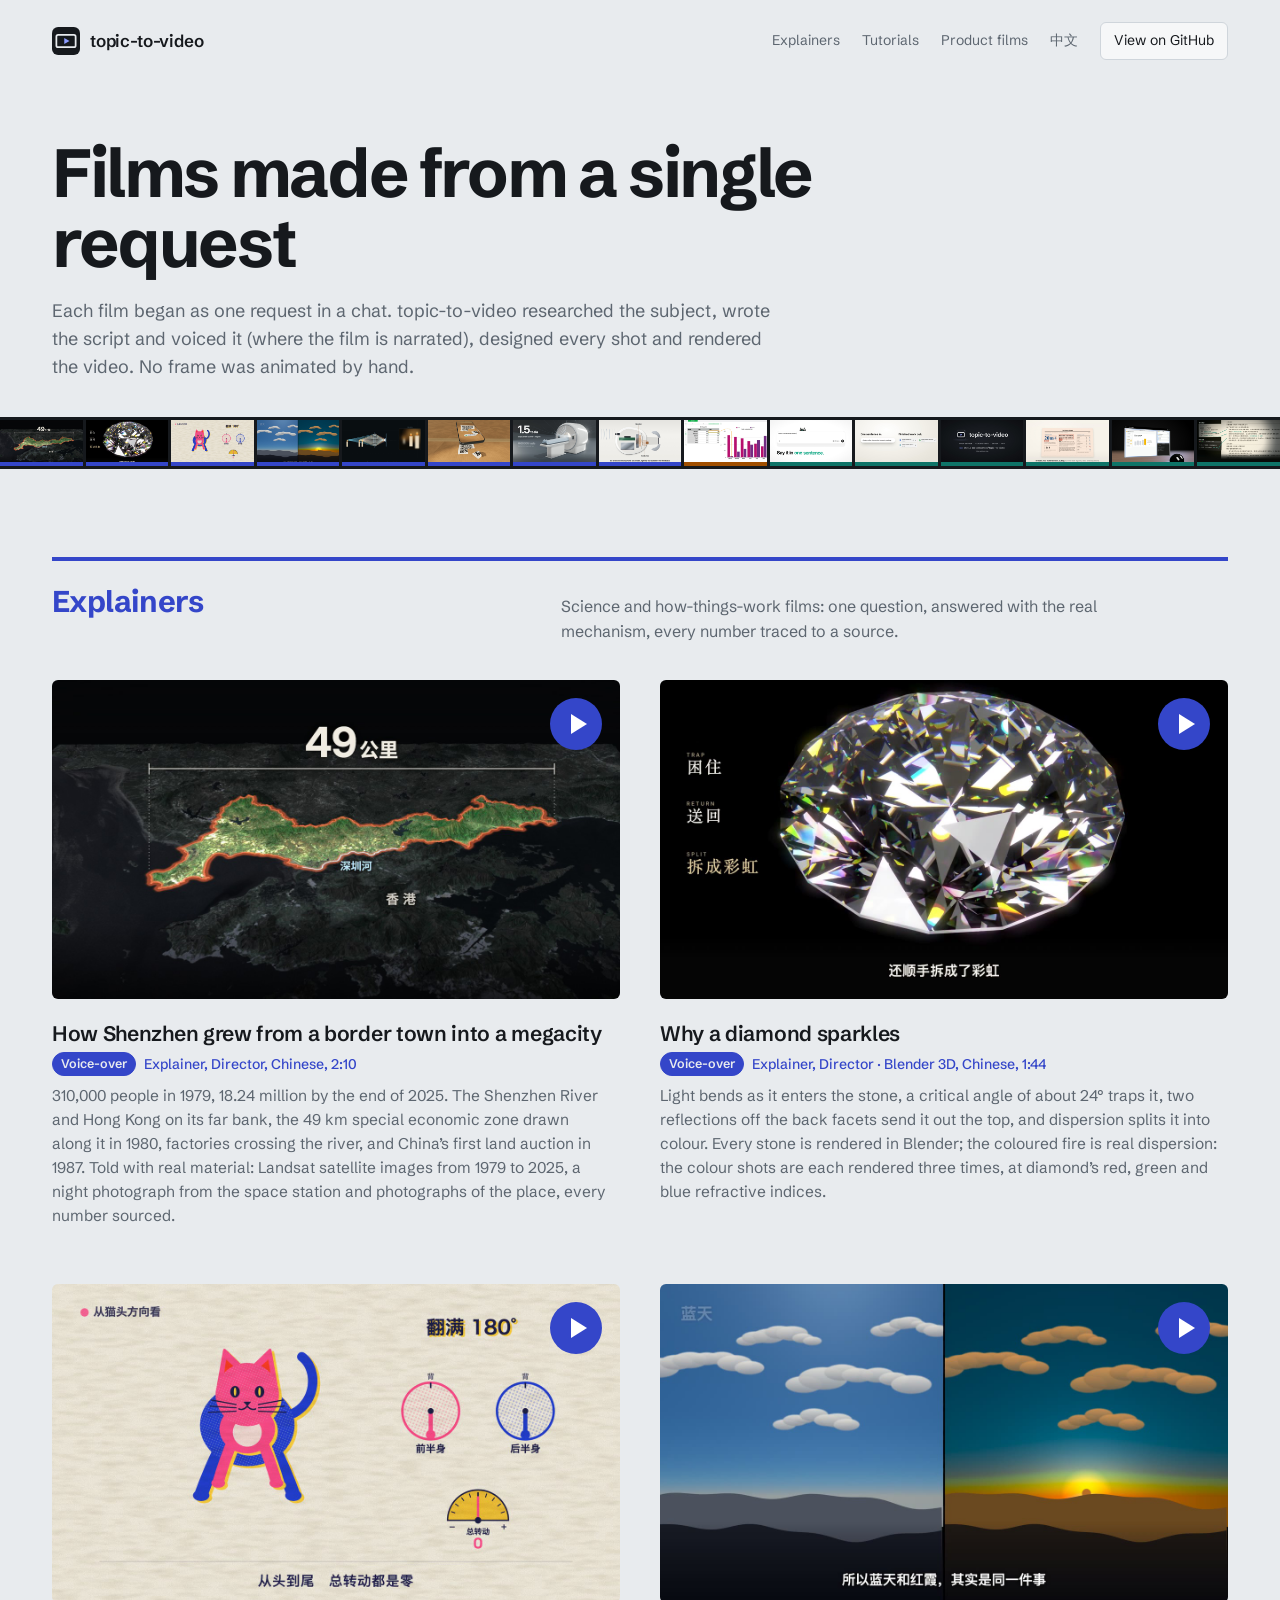
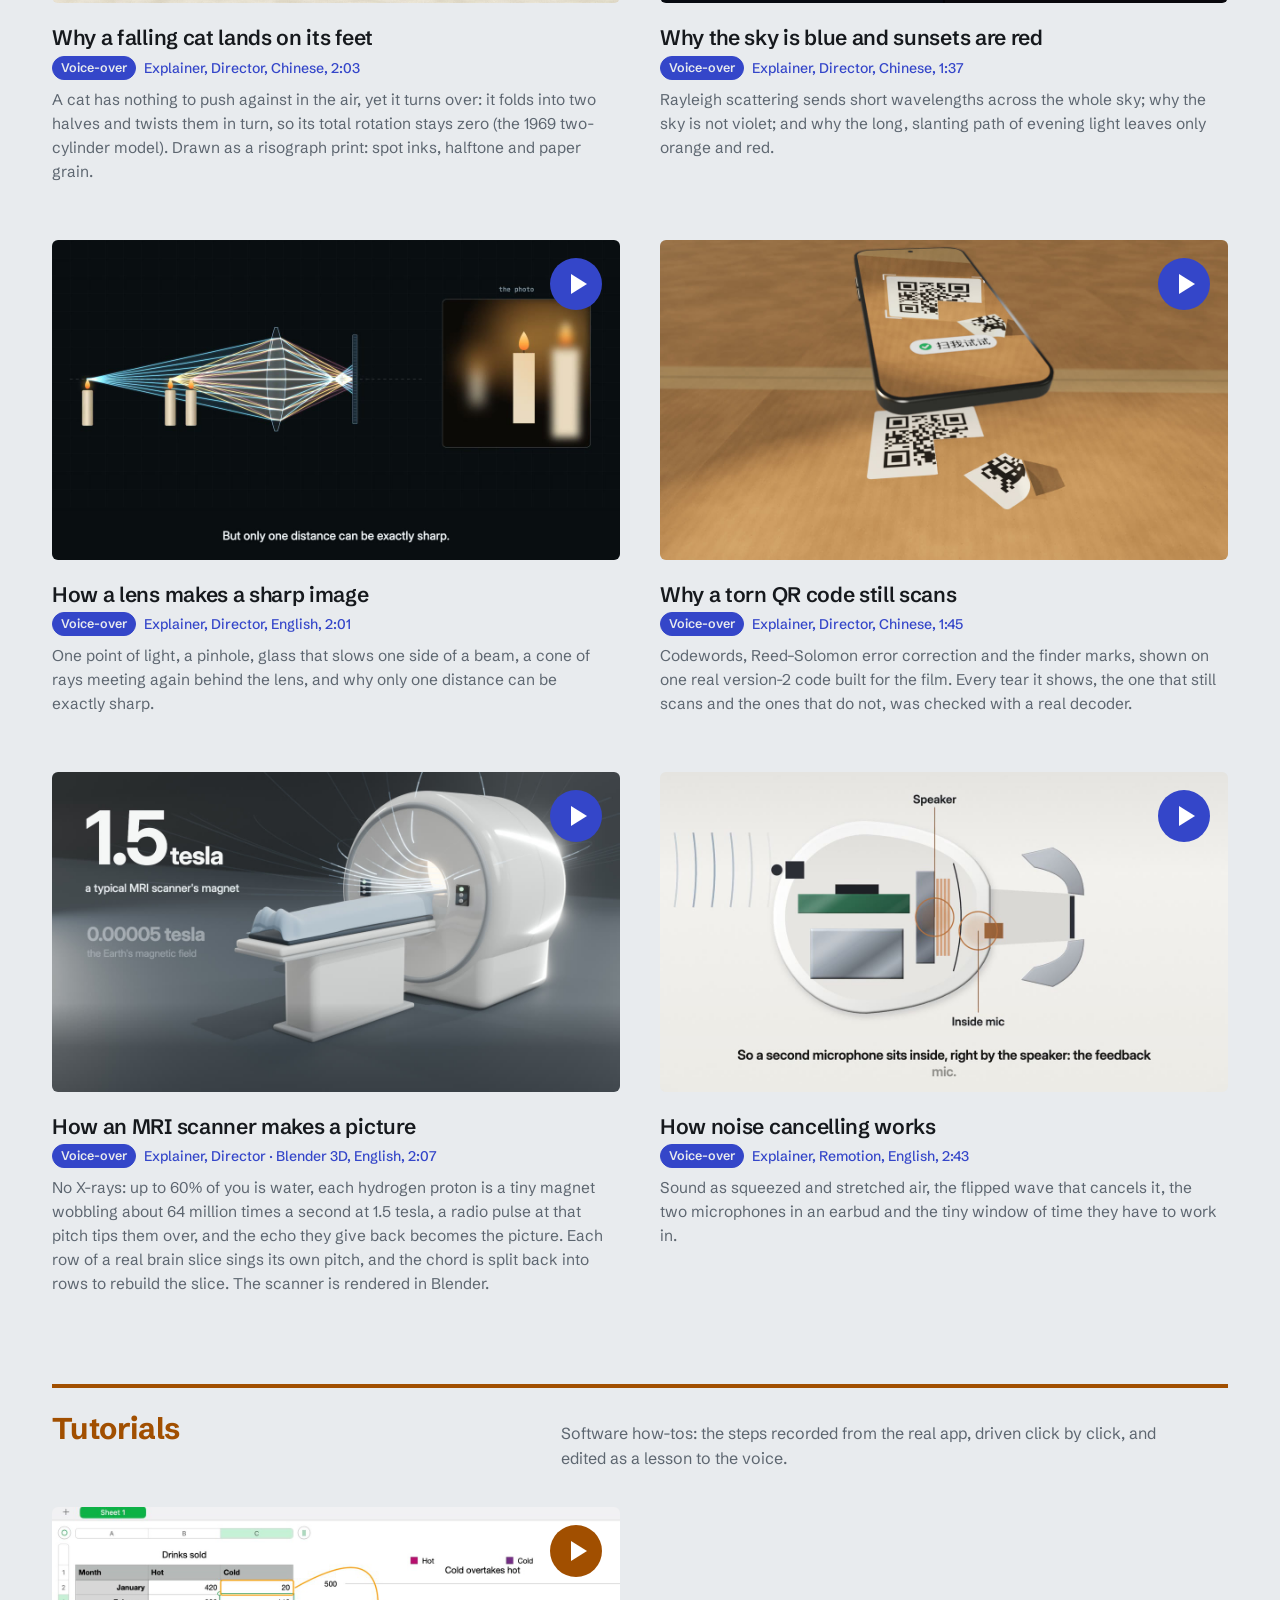
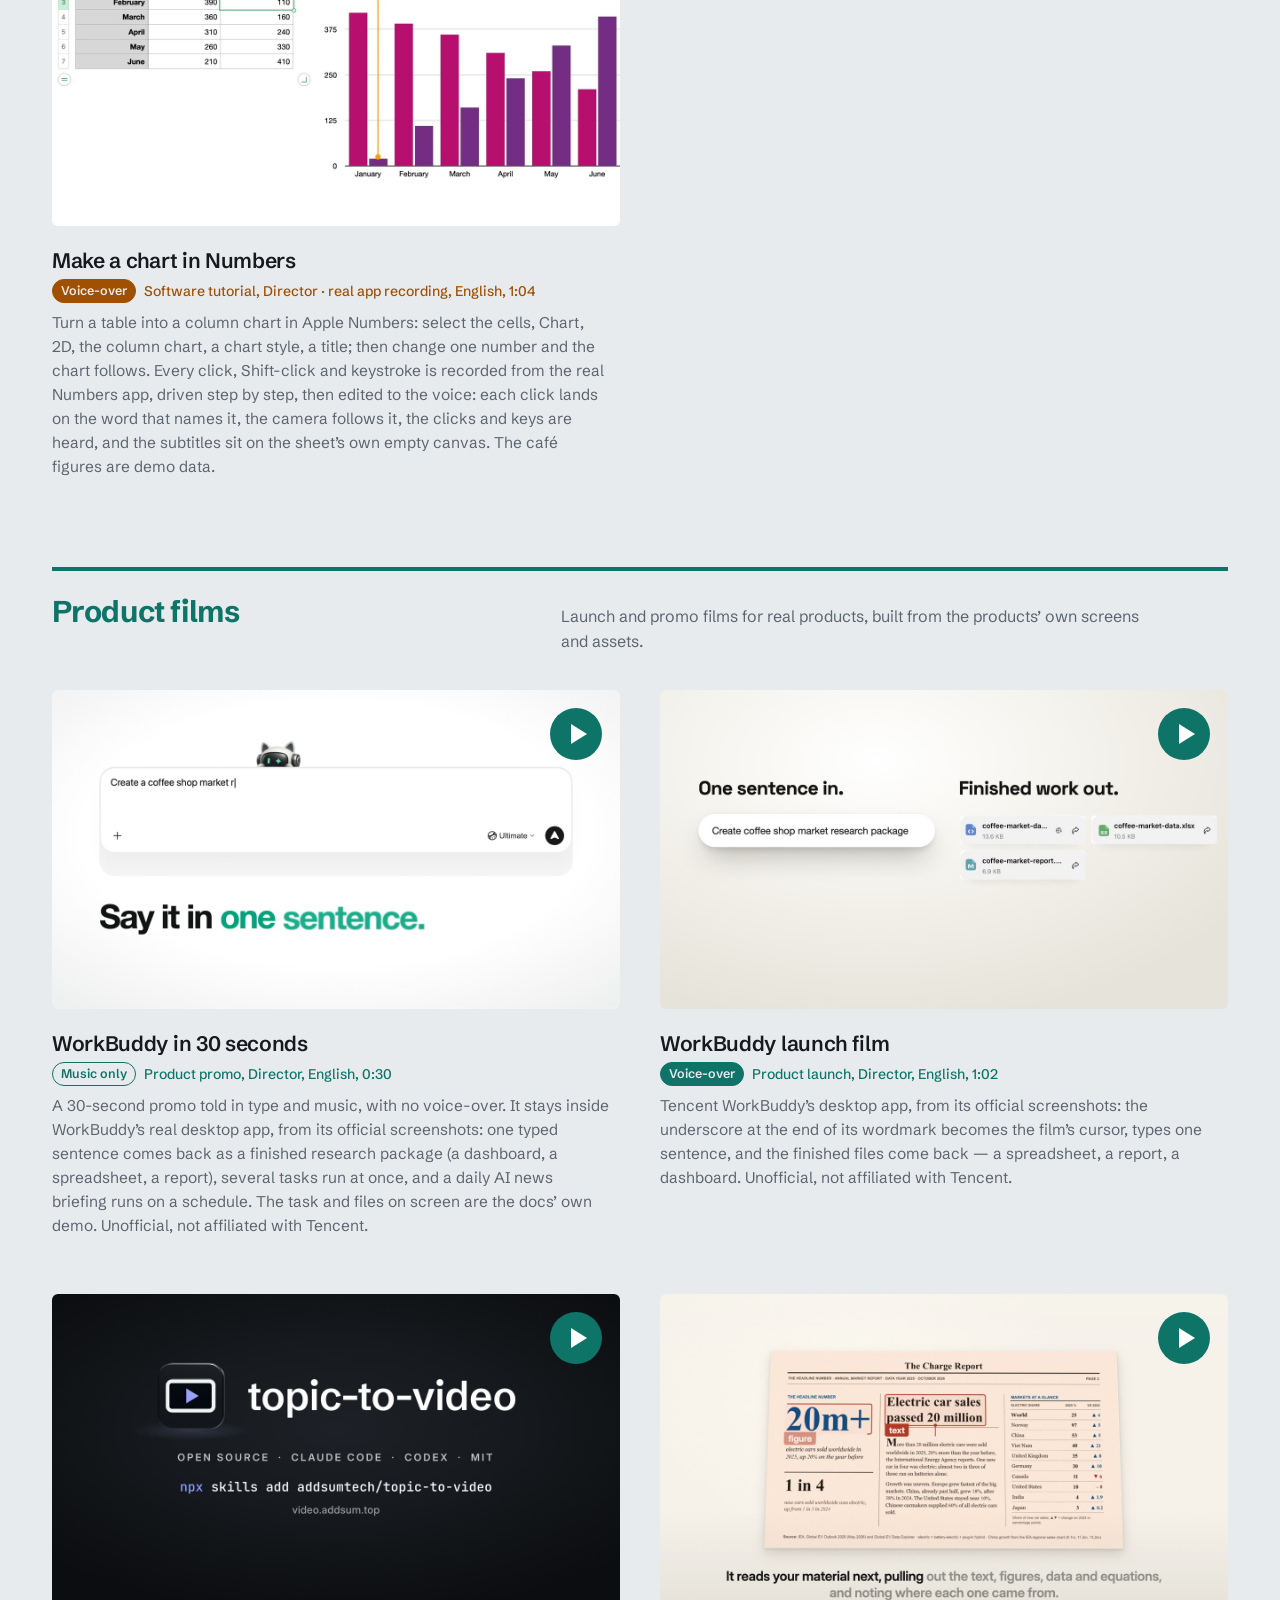
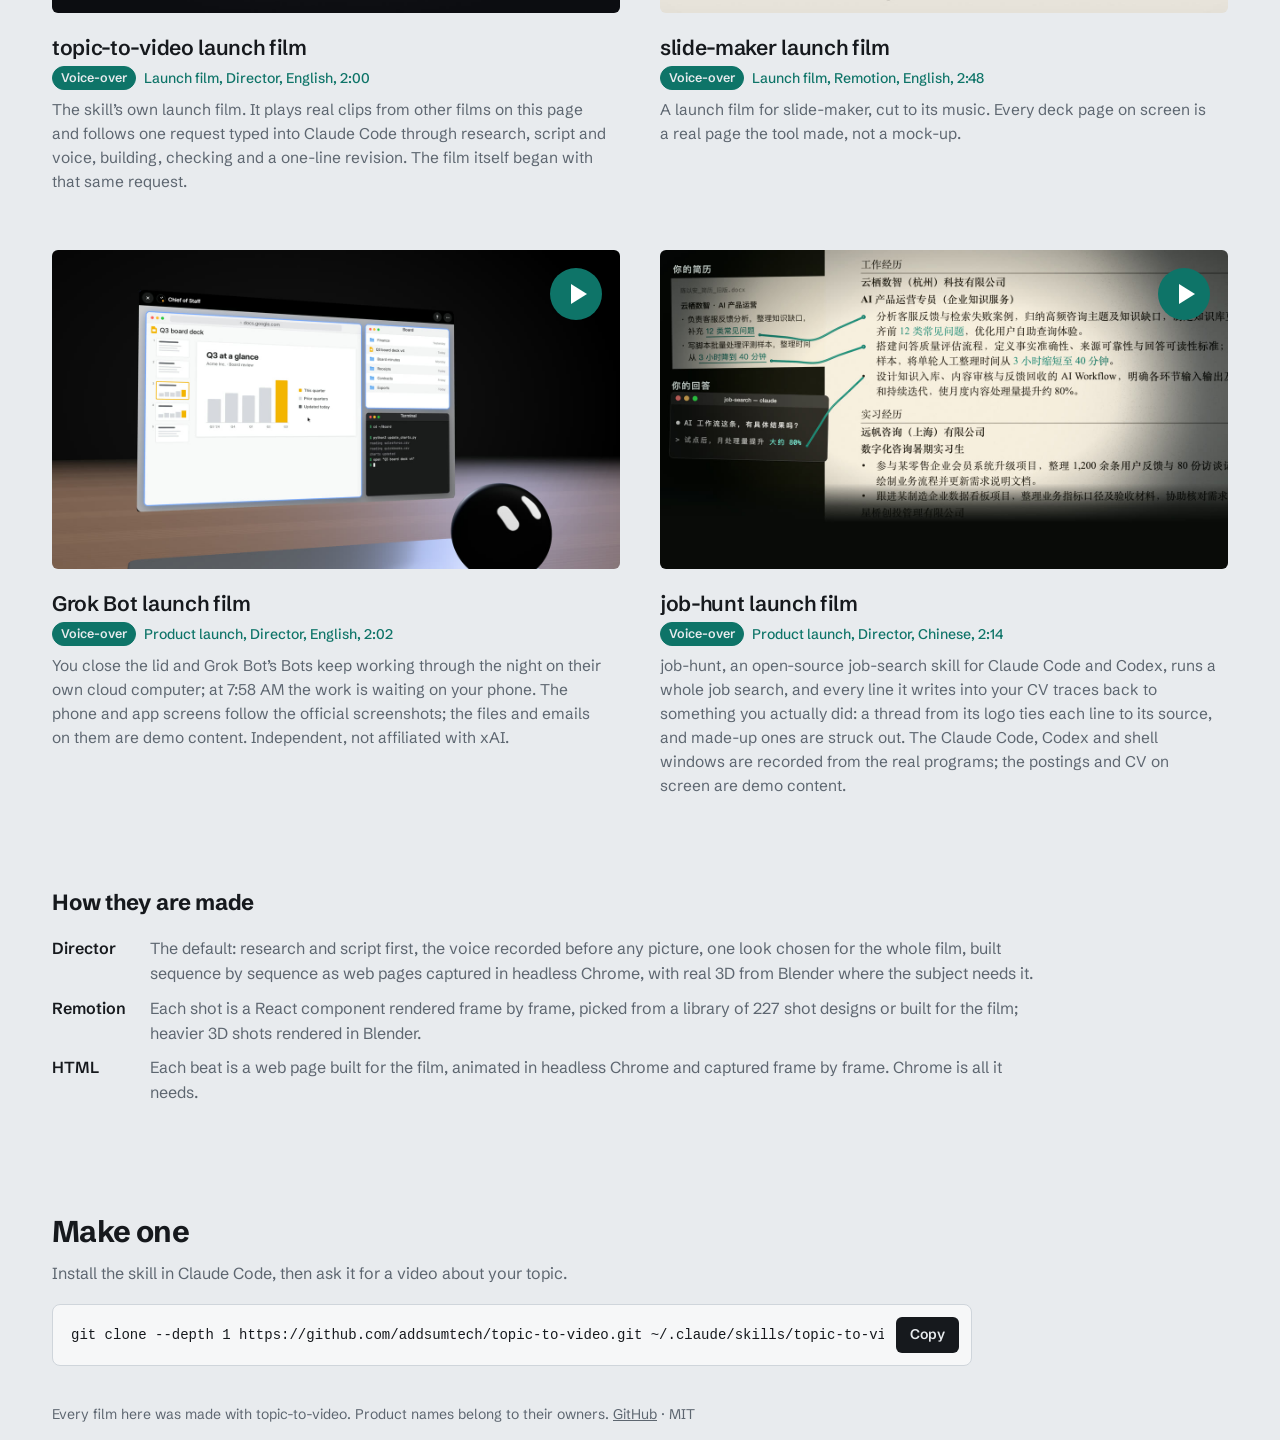
==== commit 5c20465f: "A Tutorials section: making a chart in Numbers, recorded from the real app The skill's first operati" ====
--- a/index.html
+++ b/index.html
@@ -4,13 +4,13 @@
 <meta charset="utf-8">
 <meta name="viewport" content="width=device-width, initial-scale=1">
 <title>topic-to-video films</title>
-<meta name="description" content="14 short films made by topic-to-video, an AI skill that turns a topic into a narrated video.">
+<meta name="description" content="15 short films made by topic-to-video, an AI skill that turns a topic into a narrated video.">
 <link rel="canonical" href="https://video.addsum.top/">
 <link rel="alternate" hreflang="en" href="https://video.addsum.top/">
 <link rel="alternate" hreflang="zh-CN" href="https://video.addsum.top/cn/">
 <meta property="og:type" content="website">
 <meta property="og:title" content="topic-to-video films">
-<meta property="og:description" content="14 short films made by topic-to-video, an AI skill that turns a topic into a narrated video.">
+<meta property="og:description" content="15 short films made by topic-to-video, an AI skill that turns a topic into a narrated video.">
 <meta property="og:image" content="https://video.addsum.top/posters/shenzhen-border-town.jpg?v=d1630d3c">
 <meta name="twitter:card" content="summary_large_image">
 <link rel="icon" href="favicon.svg" type="image/svg+xml">
@@ -23,7 +23,7 @@
 <header class="bar wrap">
   <a class="brand" href="/"><img src="favicon.svg" alt="" width="28" height="28"><span>topic-to-video</span></a>
   <nav>
-    <a href="#explainer">Explainers</a><a href="#product">Product films</a>
+    <a href="#explainer">Explainers</a><a href="#tutorial">Tutorials</a><a href="#product">Product films</a>
     <a class="lang" href="cn/" hreflang="zh-CN">中文</a>
     <a class="gh" href="https://github.com/addsumtech/topic-to-video">View on GitHub</a>
   </nav>
@@ -33,7 +33,7 @@
     <h1>Films made from a single request</h1>
     <p class="lede">Each film began as one request in a chat. topic-to-video researched the subject, wrote the script and voiced it (where the film is narrated), designed every shot and rendered the video. No frame was animated by hand.</p>
   </div>
-  <nav class="strip" aria-label="Films" style="--n: 14"><a class="frame explainer" href="#shenzhen-border-town" data-film="shenzhen-border-town" aria-label="Play: How Shenzhen grew from a border town into a megacity"><img src="posters/shenzhen-border-town.jpg?v=d1630d3c" alt="" width="1280" height="720" loading="eager"></a>
+  <nav class="strip" aria-label="Films" style="--n: 15"><a class="frame explainer" href="#shenzhen-border-town" data-film="shenzhen-border-town" aria-label="Play: How Shenzhen grew from a border town into a megacity"><img src="posters/shenzhen-border-town.jpg?v=d1630d3c" alt="" width="1280" height="720" loading="eager"></a>
 <a class="frame explainer" href="#diamond-sparkle-3d" data-film="diamond-sparkle-3d" aria-label="Play: Why a diamond sparkles"><img src="posters/diamond-sparkle-3d.jpg?v=61339767" alt="" width="1280" height="720" loading="eager"></a>
 <a class="frame explainer" href="#falling-cat" data-film="falling-cat" aria-label="Play: Why a falling cat lands on its feet"><img src="posters/falling-cat.jpg?v=310fdbe5" alt="" width="1280" height="720" loading="eager"></a>
 <a class="frame explainer" href="#sky-blue-sunset" data-film="sky-blue-sunset" aria-label="Play: Why the sky is blue and sunsets are red"><img src="posters/sky-blue-sunset.jpg?v=2c7e1d2c" alt="" width="1280" height="720" loading="eager"></a>
@@ -41,13 +41,14 @@
 <a class="frame explainer" href="#qr-torn-corner" data-film="qr-torn-corner" aria-label="Play: Why a torn QR code still scans"><img src="posters/qr-torn-corner.jpg?v=4c7e39ed" alt="" width="1280" height="720" loading="eager"></a>
 <a class="frame explainer" href="#mri-explainer" data-film="mri-explainer" aria-label="Play: How an MRI scanner makes a picture"><img src="posters/mri-explainer.jpg?v=e1149588" alt="" width="1280" height="720" loading="eager"></a>
 <a class="frame explainer" href="#anc-headphones" data-film="anc-headphones" aria-label="Play: How noise cancelling works"><img src="posters/anc-headphones.jpg?v=d0423178" alt="" width="1280" height="720" loading="eager"></a>
+<a class="frame tutorial" href="#numbers-chart-tutorial" data-film="numbers-chart-tutorial" aria-label="Play: Make a chart in Numbers"><img src="posters/numbers-chart-tutorial.jpg?v=be0b0431" alt="" width="1280" height="720" loading="eager"></a>
 <a class="frame product" href="#workbuddy-promo-30s" data-film="workbuddy-promo-30s" aria-label="Play: WorkBuddy in 30 seconds"><img src="posters/workbuddy-promo-30s.jpg?v=bf23cd24" alt="" width="1280" height="720" loading="eager"></a>
 <a class="frame product" href="#workbuddy-promo" data-film="workbuddy-promo" aria-label="Play: WorkBuddy launch film"><img src="posters/workbuddy-promo.jpg?v=80ecd85a" alt="" width="1280" height="720" loading="eager"></a>
 <a class="frame product" href="#topic-to-video-promo" data-film="topic-to-video-promo" aria-label="Play: topic-to-video launch film"><img src="posters/topic-to-video-promo.jpg?v=ef1e4c8d" alt="" width="1280" height="720" loading="eager"></a>
 <a class="frame product" href="#slide-maker-promo" data-film="slide-maker-promo" aria-label="Play: slide-maker launch film"><img src="posters/slide-maker-promo.jpg?v=3827391f" alt="" width="1280" height="720" loading="eager"></a>
 <a class="frame product" href="#grok-bot-explainer" data-film="grok-bot-explainer" aria-label="Play: Grok Bot launch film"><img src="posters/grok-bot-explainer.jpg?v=2e505055" alt="" width="1280" height="720" loading="eager"></a>
 <a class="frame product" href="#job-hunt-promo" data-film="job-hunt-promo" aria-label="Play: job-hunt launch film"><img src="posters/job-hunt-promo.jpg?v=38662429" alt="" width="1280" height="720" loading="eager"></a></nav>
-  <div class="wrap"><section class="tier explainer" id="explainer" aria-labelledby="explainer-h"><div class="tier-head"><h2 id="explainer-h">Explainers</h2><p>Science and how-things-work films: one question, answered with the real mechanism, every number traced to a source.</p></div><div class="films"><article class="film" id="shenzhen-border-town"><button class="poster" type="button" data-film="shenzhen-border-town" aria-label="Play: How Shenzhen grew from a border town into a megacity"><img src="posters/shenzhen-border-town.jpg?v=d1630d3c" alt="" width="1280" height="720" loading="lazy"><span class="play" aria-hidden="true"></span></button><h3>How Shenzhen grew from a border town into a megacity</h3><p class="meta"><span class="tag voice">Voice-over</span>Explainer, Director, Chinese, 2:10</p><p class="note">310,000 people in 1979, 18.24 million by the end of 2025. The Shenzhen River and Hong Kong on its far bank, the 49 km special economic zone drawn along it in 1980, factories crossing the river, and China’s first land auction in 1987. Told with real material: Landsat satellite images from 1979 to 2025, a night photograph from the space station and photographs of the place, every number sourced.</p></article><article class="film" id="diamond-sparkle-3d"><button class="poster" type="button" data-film="diamond-sparkle-3d" aria-label="Play: Why a diamond sparkles"><img src="posters/diamond-sparkle-3d.jpg?v=61339767" alt="" width="1280" height="720" loading="lazy"><span class="play" aria-hidden="true"></span></button><h3>Why a diamond sparkles</h3><p class="meta"><span class="tag voice">Voice-over</span>Explainer, Director · Blender 3D, Chinese, 1:44</p><p class="note">Light bends as it enters the stone, a critical angle of about 24° traps it, two reflections off the back facets send it out the top, and dispersion splits it into colour. Every stone is rendered in Blender; the coloured fire is real dispersion: the colour shots are each rendered three times, at diamond’s red, green and blue refractive indices.</p></article><article class="film" id="falling-cat"><button class="poster" type="button" data-film="falling-cat" aria-label="Play: Why a falling cat lands on its feet"><img src="posters/falling-cat.jpg?v=310fdbe5" alt="" width="1280" height="720" loading="lazy"><span class="play" aria-hidden="true"></span></button><h3>Why a falling cat lands on its feet</h3><p class="meta"><span class="tag voice">Voice-over</span>Explainer, Director, Chinese, 2:03</p><p class="note">A cat has nothing to push against in the air, yet it turns over: it folds into two halves and twists them in turn, so its total rotation stays zero (the 1969 two-cylinder model). Drawn as a risograph print: spot inks, halftone and paper grain.</p></article><article class="film" id="sky-blue-sunset"><button class="poster" type="button" data-film="sky-blue-sunset" aria-label="Play: Why the sky is blue and sunsets are red"><img src="posters/sky-blue-sunset.jpg?v=2c7e1d2c" alt="" width="1280" height="720" loading="lazy"><span class="play" aria-hidden="true"></span></button><h3>Why the sky is blue and sunsets are red</h3><p class="meta"><span class="tag voice">Voice-over</span>Explainer, Director, Chinese, 1:37</p><p class="note">Rayleigh scattering sends short wavelengths across the whole sky; why the sky is not violet; and why the long, slanting path of evening light leaves only orange and red.</p></article><article class="film" id="camera-lens"><button class="poster" type="button" data-film="camera-lens" aria-label="Play: How a lens makes a sharp image"><img src="posters/camera-lens.jpg?v=a3ba185c" alt="" width="1280" height="720" loading="lazy"><span class="play" aria-hidden="true"></span></button><h3>How a lens makes a sharp image</h3><p class="meta"><span class="tag voice">Voice-over</span>Explainer, Director, English, 2:01</p><p class="note">One point of light, a pinhole, glass that slows one side of a beam, a cone of rays meeting again behind the lens, and why only one distance can be exactly sharp.</p></article><article class="film" id="qr-torn-corner"><button class="poster" type="button" data-film="qr-torn-corner" aria-label="Play: Why a torn QR code still scans"><img src="posters/qr-torn-corner.jpg?v=4c7e39ed" alt="" width="1280" height="720" loading="lazy"><span class="play" aria-hidden="true"></span></button><h3>Why a torn QR code still scans</h3><p class="meta"><span class="tag voice">Voice-over</span>Explainer, Director, Chinese, 1:45</p><p class="note">Codewords, Reed–Solomon error correction and the finder marks, shown on one real version-2 code built for the film. Every tear it shows, the one that still scans and the ones that do not, was checked with a real decoder.</p></article><article class="film" id="mri-explainer"><button class="poster" type="button" data-film="mri-explainer" aria-label="Play: How an MRI scanner makes a picture"><img src="posters/mri-explainer.jpg?v=e1149588" alt="" width="1280" height="720" loading="lazy"><span class="play" aria-hidden="true"></span></button><h3>How an MRI scanner makes a picture</h3><p class="meta"><span class="tag voice">Voice-over</span>Explainer, Director · Blender 3D, English, 2:07</p><p class="note">No X-rays: up to 60% of you is water, each hydrogen proton is a tiny magnet wobbling about 64 million times a second at 1.5 tesla, a radio pulse at that pitch tips them over, and the echo they give back becomes the picture. Each row of a real brain slice sings its own pitch, and the chord is split back into rows to rebuild the slice. The scanner is rendered in Blender.</p></article><article class="film" id="anc-headphones"><button class="poster" type="button" data-film="anc-headphones" aria-label="Play: How noise cancelling works"><img src="posters/anc-headphones.jpg?v=d0423178" alt="" width="1280" height="720" loading="lazy"><span class="play" aria-hidden="true"></span></button><h3>How noise cancelling works</h3><p class="meta"><span class="tag voice">Voice-over</span>Explainer, Remotion, English, 2:43</p><p class="note">Sound as squeezed and stretched air, the flipped wave that cancels it, the two microphones in an earbud and the tiny window of time they have to work in.</p></article></div></section><section class="tier product" id="product" aria-labelledby="product-h"><div class="tier-head"><h2 id="product-h">Product films</h2><p>Launch and promo films for real products, built from the products’ own screens and assets.</p></div><div class="films"><article class="film" id="workbuddy-promo-30s"><button class="poster" type="button" data-film="workbuddy-promo-30s" aria-label="Play: WorkBuddy in 30 seconds"><img src="posters/workbuddy-promo-30s.jpg?v=bf23cd24" alt="" width="1280" height="720" loading="lazy"><span class="play" aria-hidden="true"></span></button><h3>WorkBuddy in 30 seconds</h3><p class="meta"><span class="tag music">Music only</span>Product promo, Director, English, 0:30</p><p class="note">A 30-second promo told in type and music, with no voice-over. It stays inside WorkBuddy’s real desktop app, from its official screenshots: one typed sentence comes back as a finished research package (a dashboard, a spreadsheet, a report), several tasks run at once, and a daily AI news briefing runs on a schedule. The task and files on screen are the docs’ own demo. Unofficial, not affiliated with Tencent.</p></article><article class="film" id="workbuddy-promo"><button class="poster" type="button" data-film="workbuddy-promo" aria-label="Play: WorkBuddy launch film"><img src="posters/workbuddy-promo.jpg?v=80ecd85a" alt="" width="1280" height="720" loading="lazy"><span class="play" aria-hidden="true"></span></button><h3>WorkBuddy launch film</h3><p class="meta"><span class="tag voice">Voice-over</span>Product launch, Director, English, 1:02</p><p class="note">Tencent WorkBuddy’s desktop app, from its official screenshots: the underscore at the end of its wordmark becomes the film’s cursor, types one sentence, and the finished files come back — a spreadsheet, a report, a dashboard. Unofficial, not affiliated with Tencent.</p></article><article class="film" id="topic-to-video-promo"><button class="poster" type="button" data-film="topic-to-video-promo" aria-label="Play: topic-to-video launch film"><img src="posters/topic-to-video-promo.jpg?v=ef1e4c8d" alt="" width="1280" height="720" loading="lazy"><span class="play" aria-hidden="true"></span></button><h3>topic-to-video launch film</h3><p class="meta"><span class="tag voice">Voice-over</span>Launch film, Director, English, 2:00</p><p class="note">The skill’s own launch film. It plays real clips from other films on this page and follows one request typed into Claude Code through research, script and voice, building, checking and a one-line revision. The film itself began with that same request.</p></article><article class="film" id="slide-maker-promo"><button class="poster" type="button" data-film="slide-maker-promo" aria-label="Play: slide-maker launch film"><img src="posters/slide-maker-promo.jpg?v=3827391f" alt="" width="1280" height="720" loading="lazy"><span class="play" aria-hidden="true"></span></button><h3>slide-maker launch film</h3><p class="meta"><span class="tag voice">Voice-over</span>Launch film, Remotion, English, 2:48</p><p class="note">A launch film for slide-maker, cut to its music. Every deck page on screen is a real page the tool made, not a mock-up.</p></article><article class="film" id="grok-bot-explainer"><button class="poster" type="button" data-film="grok-bot-explainer" aria-label="Play: Grok Bot launch film"><img src="posters/grok-bot-explainer.jpg?v=2e505055" alt="" width="1280" height="720" loading="lazy"><span class="play" aria-hidden="true"></span></button><h3>Grok Bot launch film</h3><p class="meta"><span class="tag voice">Voice-over</span>Product launch, Director, English, 2:02</p><p class="note">You close the lid and Grok Bot’s Bots keep working through the night on their own cloud computer; at 7:58 AM the work is waiting on your phone. The phone and app screens follow the official screenshots; the files and emails on them are demo content. Independent, not affiliated with xAI.</p></article><article class="film" id="job-hunt-promo"><button class="poster" type="button" data-film="job-hunt-promo" aria-label="Play: job-hunt launch film"><img src="posters/job-hunt-promo.jpg?v=38662429" alt="" width="1280" height="720" loading="lazy"><span class="play" aria-hidden="true"></span></button><h3>job-hunt launch film</h3><p class="meta"><span class="tag voice">Voice-over</span>Product launch, Director, Chinese, 2:14</p><p class="note">job-hunt, an open-source job-search skill for Claude Code and Codex, runs a whole job search, and every line it writes into your CV traces back to something you actually did: a thread from its logo ties each line to its source, and made-up ones are struck out. The Claude Code, Codex and shell windows are recorded from the real programs; the postings and CV on screen are demo content.</p></article></div></section></div>
+  <div class="wrap"><section class="tier explainer" id="explainer" aria-labelledby="explainer-h"><div class="tier-head"><h2 id="explainer-h">Explainers</h2><p>Science and how-things-work films: one question, answered with the real mechanism, every number traced to a source.</p></div><div class="films"><article class="film" id="shenzhen-border-town"><button class="poster" type="button" data-film="shenzhen-border-town" aria-label="Play: How Shenzhen grew from a border town into a megacity"><img src="posters/shenzhen-border-town.jpg?v=d1630d3c" alt="" width="1280" height="720" loading="lazy"><span class="play" aria-hidden="true"></span></button><h3>How Shenzhen grew from a border town into a megacity</h3><p class="meta"><span class="tag voice">Voice-over</span>Explainer, Director, Chinese, 2:10</p><p class="note">310,000 people in 1979, 18.24 million by the end of 2025. The Shenzhen River and Hong Kong on its far bank, the 49 km special economic zone drawn along it in 1980, factories crossing the river, and China’s first land auction in 1987. Told with real material: Landsat satellite images from 1979 to 2025, a night photograph from the space station and photographs of the place, every number sourced.</p></article><article class="film" id="diamond-sparkle-3d"><button class="poster" type="button" data-film="diamond-sparkle-3d" aria-label="Play: Why a diamond sparkles"><img src="posters/diamond-sparkle-3d.jpg?v=61339767" alt="" width="1280" height="720" loading="lazy"><span class="play" aria-hidden="true"></span></button><h3>Why a diamond sparkles</h3><p class="meta"><span class="tag voice">Voice-over</span>Explainer, Director · Blender 3D, Chinese, 1:44</p><p class="note">Light bends as it enters the stone, a critical angle of about 24° traps it, two reflections off the back facets send it out the top, and dispersion splits it into colour. Every stone is rendered in Blender; the coloured fire is real dispersion: the colour shots are each rendered three times, at diamond’s red, green and blue refractive indices.</p></article><article class="film" id="falling-cat"><button class="poster" type="button" data-film="falling-cat" aria-label="Play: Why a falling cat lands on its feet"><img src="posters/falling-cat.jpg?v=310fdbe5" alt="" width="1280" height="720" loading="lazy"><span class="play" aria-hidden="true"></span></button><h3>Why a falling cat lands on its feet</h3><p class="meta"><span class="tag voice">Voice-over</span>Explainer, Director, Chinese, 2:03</p><p class="note">A cat has nothing to push against in the air, yet it turns over: it folds into two halves and twists them in turn, so its total rotation stays zero (the 1969 two-cylinder model). Drawn as a risograph print: spot inks, halftone and paper grain.</p></article><article class="film" id="sky-blue-sunset"><button class="poster" type="button" data-film="sky-blue-sunset" aria-label="Play: Why the sky is blue and sunsets are red"><img src="posters/sky-blue-sunset.jpg?v=2c7e1d2c" alt="" width="1280" height="720" loading="lazy"><span class="play" aria-hidden="true"></span></button><h3>Why the sky is blue and sunsets are red</h3><p class="meta"><span class="tag voice">Voice-over</span>Explainer, Director, Chinese, 1:37</p><p class="note">Rayleigh scattering sends short wavelengths across the whole sky; why the sky is not violet; and why the long, slanting path of evening light leaves only orange and red.</p></article><article class="film" id="camera-lens"><button class="poster" type="button" data-film="camera-lens" aria-label="Play: How a lens makes a sharp image"><img src="posters/camera-lens.jpg?v=a3ba185c" alt="" width="1280" height="720" loading="lazy"><span class="play" aria-hidden="true"></span></button><h3>How a lens makes a sharp image</h3><p class="meta"><span class="tag voice">Voice-over</span>Explainer, Director, English, 2:01</p><p class="note">One point of light, a pinhole, glass that slows one side of a beam, a cone of rays meeting again behind the lens, and why only one distance can be exactly sharp.</p></article><article class="film" id="qr-torn-corner"><button class="poster" type="button" data-film="qr-torn-corner" aria-label="Play: Why a torn QR code still scans"><img src="posters/qr-torn-corner.jpg?v=4c7e39ed" alt="" width="1280" height="720" loading="lazy"><span class="play" aria-hidden="true"></span></button><h3>Why a torn QR code still scans</h3><p class="meta"><span class="tag voice">Voice-over</span>Explainer, Director, Chinese, 1:45</p><p class="note">Codewords, Reed–Solomon error correction and the finder marks, shown on one real version-2 code built for the film. Every tear it shows, the one that still scans and the ones that do not, was checked with a real decoder.</p></article><article class="film" id="mri-explainer"><button class="poster" type="button" data-film="mri-explainer" aria-label="Play: How an MRI scanner makes a picture"><img src="posters/mri-explainer.jpg?v=e1149588" alt="" width="1280" height="720" loading="lazy"><span class="play" aria-hidden="true"></span></button><h3>How an MRI scanner makes a picture</h3><p class="meta"><span class="tag voice">Voice-over</span>Explainer, Director · Blender 3D, English, 2:07</p><p class="note">No X-rays: up to 60% of you is water, each hydrogen proton is a tiny magnet wobbling about 64 million times a second at 1.5 tesla, a radio pulse at that pitch tips them over, and the echo they give back becomes the picture. Each row of a real brain slice sings its own pitch, and the chord is split back into rows to rebuild the slice. The scanner is rendered in Blender.</p></article><article class="film" id="anc-headphones"><button class="poster" type="button" data-film="anc-headphones" aria-label="Play: How noise cancelling works"><img src="posters/anc-headphones.jpg?v=d0423178" alt="" width="1280" height="720" loading="lazy"><span class="play" aria-hidden="true"></span></button><h3>How noise cancelling works</h3><p class="meta"><span class="tag voice">Voice-over</span>Explainer, Remotion, English, 2:43</p><p class="note">Sound as squeezed and stretched air, the flipped wave that cancels it, the two microphones in an earbud and the tiny window of time they have to work in.</p></article></div></section><section class="tier tutorial" id="tutorial" aria-labelledby="tutorial-h"><div class="tier-head"><h2 id="tutorial-h">Tutorials</h2><p>Software how-tos: the steps recorded from the real app, driven click by click, and edited as a lesson to the voice.</p></div><div class="films"><article class="film" id="numbers-chart-tutorial"><button class="poster" type="button" data-film="numbers-chart-tutorial" aria-label="Play: Make a chart in Numbers"><img src="posters/numbers-chart-tutorial.jpg?v=be0b0431" alt="" width="1280" height="720" loading="lazy"><span class="play" aria-hidden="true"></span></button><h3>Make a chart in Numbers</h3><p class="meta"><span class="tag voice">Voice-over</span>Software tutorial, Director · real app recording, English, 1:04</p><p class="note">Turn a table into a column chart in Apple Numbers: select the cells, Chart, 2D, the column chart, a chart style, a title; then change one number and the chart follows. Every click, Shift-click and keystroke is recorded from the real Numbers app, driven step by step, then edited to the voice: each click lands on the word that names it, the camera follows it, the clicks and keys are heard, and the subtitles sit on the sheet’s own empty canvas. The café figures are demo data.</p></article></div></section><section class="tier product" id="product" aria-labelledby="product-h"><div class="tier-head"><h2 id="product-h">Product films</h2><p>Launch and promo films for real products, built from the products’ own screens and assets.</p></div><div class="films"><article class="film" id="workbuddy-promo-30s"><button class="poster" type="button" data-film="workbuddy-promo-30s" aria-label="Play: WorkBuddy in 30 seconds"><img src="posters/workbuddy-promo-30s.jpg?v=bf23cd24" alt="" width="1280" height="720" loading="lazy"><span class="play" aria-hidden="true"></span></button><h3>WorkBuddy in 30 seconds</h3><p class="meta"><span class="tag music">Music only</span>Product promo, Director, English, 0:30</p><p class="note">A 30-second promo told in type and music, with no voice-over. It stays inside WorkBuddy’s real desktop app, from its official screenshots: one typed sentence comes back as a finished research package (a dashboard, a spreadsheet, a report), several tasks run at once, and a daily AI news briefing runs on a schedule. The task and files on screen are the docs’ own demo. Unofficial, not affiliated with Tencent.</p></article><article class="film" id="workbuddy-promo"><button class="poster" type="button" data-film="workbuddy-promo" aria-label="Play: WorkBuddy launch film"><img src="posters/workbuddy-promo.jpg?v=80ecd85a" alt="" width="1280" height="720" loading="lazy"><span class="play" aria-hidden="true"></span></button><h3>WorkBuddy launch film</h3><p class="meta"><span class="tag voice">Voice-over</span>Product launch, Director, English, 1:02</p><p class="note">Tencent WorkBuddy’s desktop app, from its official screenshots: the underscore at the end of its wordmark becomes the film’s cursor, types one sentence, and the finished files come back — a spreadsheet, a report, a dashboard. Unofficial, not affiliated with Tencent.</p></article><article class="film" id="topic-to-video-promo"><button class="poster" type="button" data-film="topic-to-video-promo" aria-label="Play: topic-to-video launch film"><img src="posters/topic-to-video-promo.jpg?v=ef1e4c8d" alt="" width="1280" height="720" loading="lazy"><span class="play" aria-hidden="true"></span></button><h3>topic-to-video launch film</h3><p class="meta"><span class="tag voice">Voice-over</span>Launch film, Director, English, 2:00</p><p class="note">The skill’s own launch film. It plays real clips from other films on this page and follows one request typed into Claude Code through research, script and voice, building, checking and a one-line revision. The film itself began with that same request.</p></article><article class="film" id="slide-maker-promo"><button class="poster" type="button" data-film="slide-maker-promo" aria-label="Play: slide-maker launch film"><img src="posters/slide-maker-promo.jpg?v=3827391f" alt="" width="1280" height="720" loading="lazy"><span class="play" aria-hidden="true"></span></button><h3>slide-maker launch film</h3><p class="meta"><span class="tag voice">Voice-over</span>Launch film, Remotion, English, 2:48</p><p class="note">A launch film for slide-maker, cut to its music. Every deck page on screen is a real page the tool made, not a mock-up.</p></article><article class="film" id="grok-bot-explainer"><button class="poster" type="button" data-film="grok-bot-explainer" aria-label="Play: Grok Bot launch film"><img src="posters/grok-bot-explainer.jpg?v=2e505055" alt="" width="1280" height="720" loading="lazy"><span class="play" aria-hidden="true"></span></button><h3>Grok Bot launch film</h3><p class="meta"><span class="tag voice">Voice-over</span>Product launch, Director, English, 2:02</p><p class="note">You close the lid and Grok Bot’s Bots keep working through the night on their own cloud computer; at 7:58 AM the work is waiting on your phone. The phone and app screens follow the official screenshots; the files and emails on them are demo content. Independent, not affiliated with xAI.</p></article><article class="film" id="job-hunt-promo"><button class="poster" type="button" data-film="job-hunt-promo" aria-label="Play: job-hunt launch film"><img src="posters/job-hunt-promo.jpg?v=38662429" alt="" width="1280" height="720" loading="lazy"><span class="play" aria-hidden="true"></span></button><h3>job-hunt launch film</h3><p class="meta"><span class="tag voice">Voice-over</span>Product launch, Director, Chinese, 2:14</p><p class="note">job-hunt, an open-source job-search skill for Claude Code and Codex, runs a whole job search, and every line it writes into your CV traces back to something you actually did: a thread from its logo ties each line to its source, and made-up ones are struck out. The Claude Code, Codex and shell windows are recorded from the real programs; the postings and CV on screen are demo content.</p></article></div></section></div>
   <section class="how wrap" aria-labelledby="how-h">
     <h2 id="how-h">How they are made</h2>
     <dl><dt>Director</dt><dd>The default: research and script first, the voice recorded before any picture, one look chosen for the whole film, built sequence by sequence as web pages captured in headless Chrome, with real 3D from Blender where the subject needs it.</dd><dt>Remotion</dt><dd>Each shot is a React component rendered frame by frame, picked from a library of 227 shot designs or built for the film; heavier 3D shots rendered in Blender.</dd><dt>HTML</dt><dd>Each beat is a web page built for the film, animated in headless Chrome and captured frame by frame. Chrome is all it needs.</dd></dl>
@@ -64,7 +65,7 @@
   <div class="caption"><h2 id="player-title"></h2><p></p>
   <button type="button" class="close">Close</button></div>
 </dialog>
-<script>window.FILMS = {"shenzhen-border-town": {"title": "How Shenzhen grew from a border town into a megacity", "note": "310,000 people in 1979, 18.24 million by the end of 2025. The Shenzhen River and Hong Kong on its far bank, the 49 km special economic zone drawn along it in 1980, factories crossing the river, and China’s first land auction in 1987. Told with real material: Landsat satellite images from 1979 to 2025, a night photograph from the space station and photographs of the place, every number sourced.", "src": "films/shenzhen-border-town.mp4?v=1897809a", "poster": "posters/shenzhen-border-town.jpg?v=d1630d3c"}, "diamond-sparkle-3d": {"title": "Why a diamond sparkles", "note": "Light bends as it enters the stone, a critical angle of about 24° traps it, two reflections off the back facets send it out the top, and dispersion splits it into colour. Every stone is rendered in Blender; the coloured fire is real dispersion: the colour shots are each rendered three times, at diamond’s red, green and blue refractive indices.", "src": "films/diamond-sparkle-3d.mp4?v=d024de92", "poster": "posters/diamond-sparkle-3d.jpg?v=61339767"}, "falling-cat": {"title": "Why a falling cat lands on its feet", "note": "A cat has nothing to push against in the air, yet it turns over: it folds into two halves and twists them in turn, so its total rotation stays zero (the 1969 two-cylinder model). Drawn as a risograph print: spot inks, halftone and paper grain.", "src": "films/falling-cat.mp4?v=8da2a61b", "poster": "posters/falling-cat.jpg?v=310fdbe5"}, "sky-blue-sunset": {"title": "Why the sky is blue and sunsets are red", "note": "Rayleigh scattering sends short wavelengths across the whole sky; why the sky is not violet; and why the long, slanting path of evening light leaves only orange and red.", "src": "films/sky-blue-sunset.mp4?v=1abcbdfa", "poster": "posters/sky-blue-sunset.jpg?v=2c7e1d2c"}, "camera-lens": {"title": "How a lens makes a sharp image", "note": "One point of light, a pinhole, glass that slows one side of a beam, a cone of rays meeting again behind the lens, and why only one distance can be exactly sharp.", "src": "films/camera-lens.mp4?v=78d76470", "poster": "posters/camera-lens.jpg?v=a3ba185c"}, "qr-torn-corner": {"title": "Why a torn QR code still scans", "note": "Codewords, Reed–Solomon error correction and the finder marks, shown on one real version-2 code built for the film. Every tear it shows, the one that still scans and the ones that do not, was checked with a real decoder.", "src": "films/qr-torn-corner.mp4?v=53596d59", "poster": "posters/qr-torn-corner.jpg?v=4c7e39ed"}, "mri-explainer": {"title": "How an MRI scanner makes a picture", "note": "No X-rays: up to 60% of you is water, each hydrogen proton is a tiny magnet wobbling about 64 million times a second at 1.5 tesla, a radio pulse at that pitch tips them over, and the echo they give back becomes the picture. Each row of a real brain slice sings its own pitch, and the chord is split back into rows to rebuild the slice. The scanner is rendered in Blender.", "src": "films/mri-explainer.mp4?v=69eb5b3f", "poster": "posters/mri-explainer.jpg?v=e1149588"}, "anc-headphones": {"title": "How noise cancelling works", "note": "Sound as squeezed and stretched air, the flipped wave that cancels it, the two microphones in an earbud and the tiny window of time they have to work in.", "src": "films/anc-headphones.mp4?v=1efedce9", "poster": "posters/anc-headphones.jpg?v=d0423178"}, "workbuddy-promo-30s": {"title": "WorkBuddy in 30 seconds", "note": "A 30-second promo told in type and music, with no voice-over. It stays inside WorkBuddy’s real desktop app, from its official screenshots: one typed sentence comes back as a finished research package (a dashboard, a spreadsheet, a report), several tasks run at once, and a daily AI news briefing runs on a schedule. The task and files on screen are the docs’ own demo. Unofficial, not affiliated with Tencent.", "src": "films/workbuddy-promo-30s.mp4?v=dd73f4c9", "poster": "posters/workbuddy-promo-30s.jpg?v=bf23cd24"}, "workbuddy-promo": {"title": "WorkBuddy launch film", "note": "Tencent WorkBuddy’s desktop app, from its official screenshots: the underscore at the end of its wordmark becomes the film’s cursor, types one sentence, and the finished files come back — a spreadsheet, a report, a dashboard. Unofficial, not affiliated with Tencent.", "src": "films/workbuddy-promo.mp4?v=c67adeae", "poster": "posters/workbuddy-promo.jpg?v=80ecd85a"}, "topic-to-video-promo": {"title": "topic-to-video launch film", "note": "The skill’s own launch film. It plays real clips from other films on this page and follows one request typed into Claude Code through research, script and voice, building, checking and a one-line revision. The film itself began with that same request.", "src": "films/topic-to-video-promo.mp4?v=ed03a1b8", "poster": "posters/topic-to-video-promo.jpg?v=ef1e4c8d"}, "slide-maker-promo": {"title": "slide-maker launch film", "note": "A launch film for slide-maker, cut to its music. Every deck page on screen is a real page the tool made, not a mock-up.", "src": "films/slide-maker-promo.mp4?v=7106f4c9", "poster": "posters/slide-maker-promo.jpg?v=3827391f"}, "grok-bot-explainer": {"title": "Grok Bot launch film", "note": "You close the lid and Grok Bot’s Bots keep working through the night on their own cloud computer; at 7:58 AM the work is waiting on your phone. The phone and app screens follow the official screenshots; the files and emails on them are demo content. Independent, not affiliated with xAI.", "src": "films/grok-bot-explainer.mp4?v=8d29406d", "poster": "posters/grok-bot-explainer.jpg?v=2e505055"}, "job-hunt-promo": {"title": "job-hunt launch film", "note": "job-hunt, an open-source job-search skill for Claude Code and Codex, runs a whole job search, and every line it writes into your CV traces back to something you actually did: a thread from its logo ties each line to its source, and made-up ones are struck out. The Claude Code, Codex and shell windows are recorded from the real programs; the postings and CV on screen are demo content.", "src": "films/job-hunt-promo.mp4?v=a214367b", "poster": "posters/job-hunt-promo.jpg?v=38662429"}};</script>
+<script>window.FILMS = {"shenzhen-border-town": {"title": "How Shenzhen grew from a border town into a megacity", "note": "310,000 people in 1979, 18.24 million by the end of 2025. The Shenzhen River and Hong Kong on its far bank, the 49 km special economic zone drawn along it in 1980, factories crossing the river, and China’s first land auction in 1987. Told with real material: Landsat satellite images from 1979 to 2025, a night photograph from the space station and photographs of the place, every number sourced.", "src": "films/shenzhen-border-town.mp4?v=1897809a", "poster": "posters/shenzhen-border-town.jpg?v=d1630d3c"}, "diamond-sparkle-3d": {"title": "Why a diamond sparkles", "note": "Light bends as it enters the stone, a critical angle of about 24° traps it, two reflections off the back facets send it out the top, and dispersion splits it into colour. Every stone is rendered in Blender; the coloured fire is real dispersion: the colour shots are each rendered three times, at diamond’s red, green and blue refractive indices.", "src": "films/diamond-sparkle-3d.mp4?v=d024de92", "poster": "posters/diamond-sparkle-3d.jpg?v=61339767"}, "falling-cat": {"title": "Why a falling cat lands on its feet", "note": "A cat has nothing to push against in the air, yet it turns over: it folds into two halves and twists them in turn, so its total rotation stays zero (the 1969 two-cylinder model). Drawn as a risograph print: spot inks, halftone and paper grain.", "src": "films/falling-cat.mp4?v=8da2a61b", "poster": "posters/falling-cat.jpg?v=310fdbe5"}, "sky-blue-sunset": {"title": "Why the sky is blue and sunsets are red", "note": "Rayleigh scattering sends short wavelengths across the whole sky; why the sky is not violet; and why the long, slanting path of evening light leaves only orange and red.", "src": "films/sky-blue-sunset.mp4?v=1abcbdfa", "poster": "posters/sky-blue-sunset.jpg?v=2c7e1d2c"}, "camera-lens": {"title": "How a lens makes a sharp image", "note": "One point of light, a pinhole, glass that slows one side of a beam, a cone of rays meeting again behind the lens, and why only one distance can be exactly sharp.", "src": "films/camera-lens.mp4?v=78d76470", "poster": "posters/camera-lens.jpg?v=a3ba185c"}, "qr-torn-corner": {"title": "Why a torn QR code still scans", "note": "Codewords, Reed–Solomon error correction and the finder marks, shown on one real version-2 code built for the film. Every tear it shows, the one that still scans and the ones that do not, was checked with a real decoder.", "src": "films/qr-torn-corner.mp4?v=53596d59", "poster": "posters/qr-torn-corner.jpg?v=4c7e39ed"}, "mri-explainer": {"title": "How an MRI scanner makes a picture", "note": "No X-rays: up to 60% of you is water, each hydrogen proton is a tiny magnet wobbling about 64 million times a second at 1.5 tesla, a radio pulse at that pitch tips them over, and the echo they give back becomes the picture. Each row of a real brain slice sings its own pitch, and the chord is split back into rows to rebuild the slice. The scanner is rendered in Blender.", "src": "films/mri-explainer.mp4?v=69eb5b3f", "poster": "posters/mri-explainer.jpg?v=e1149588"}, "anc-headphones": {"title": "How noise cancelling works", "note": "Sound as squeezed and stretched air, the flipped wave that cancels it, the two microphones in an earbud and the tiny window of time they have to work in.", "src": "films/anc-headphones.mp4?v=1efedce9", "poster": "posters/anc-headphones.jpg?v=d0423178"}, "numbers-chart-tutorial": {"title": "Make a chart in Numbers", "note": "Turn a table into a column chart in Apple Numbers: select the cells, Chart, 2D, the column chart, a chart style, a title; then change one number and the chart follows. Every click, Shift-click and keystroke is recorded from the real Numbers app, driven step by step, then edited to the voice: each click lands on the word that names it, the camera follows it, the clicks and keys are heard, and the subtitles sit on the sheet’s own empty canvas. The café figures are demo data.", "src": "films/numbers-chart-tutorial.mp4?v=0fe9c930", "poster": "posters/numbers-chart-tutorial.jpg?v=be0b0431"}, "workbuddy-promo-30s": {"title": "WorkBuddy in 30 seconds", "note": "A 30-second promo told in type and music, with no voice-over. It stays inside WorkBuddy’s real desktop app, from its official screenshots: one typed sentence comes back as a finished research package (a dashboard, a spreadsheet, a report), several tasks run at once, and a daily AI news briefing runs on a schedule. The task and files on screen are the docs’ own demo. Unofficial, not affiliated with Tencent.", "src": "films/workbuddy-promo-30s.mp4?v=dd73f4c9", "poster": "posters/workbuddy-promo-30s.jpg?v=bf23cd24"}, "workbuddy-promo": {"title": "WorkBuddy launch film", "note": "Tencent WorkBuddy’s desktop app, from its official screenshots: the underscore at the end of its wordmark becomes the film’s cursor, types one sentence, and the finished files come back — a spreadsheet, a report, a dashboard. Unofficial, not affiliated with Tencent.", "src": "films/workbuddy-promo.mp4?v=c67adeae", "poster": "posters/workbuddy-promo.jpg?v=80ecd85a"}, "topic-to-video-promo": {"title": "topic-to-video launch film", "note": "The skill’s own launch film. It plays real clips from other films on this page and follows one request typed into Claude Code through research, script and voice, building, checking and a one-line revision. The film itself began with that same request.", "src": "films/topic-to-video-promo.mp4?v=ed03a1b8", "poster": "posters/topic-to-video-promo.jpg?v=ef1e4c8d"}, "slide-maker-promo": {"title": "slide-maker launch film", "note": "A launch film for slide-maker, cut to its music. Every deck page on screen is a real page the tool made, not a mock-up.", "src": "films/slide-maker-promo.mp4?v=7106f4c9", "poster": "posters/slide-maker-promo.jpg?v=3827391f"}, "grok-bot-explainer": {"title": "Grok Bot launch film", "note": "You close the lid and Grok Bot’s Bots keep working through the night on their own cloud computer; at 7:58 AM the work is waiting on your phone. The phone and app screens follow the official screenshots; the files and emails on them are demo content. Independent, not affiliated with xAI.", "src": "films/grok-bot-explainer.mp4?v=8d29406d", "poster": "posters/grok-bot-explainer.jpg?v=2e505055"}, "job-hunt-promo": {"title": "job-hunt launch film", "note": "job-hunt, an open-source job-search skill for Claude Code and Codex, runs a whole job search, and every line it writes into your CV traces back to something you actually did: a thread from its logo ties each line to its source, and made-up ones are struck out. The Claude Code, Codex and shell windows are recorded from the real programs; the postings and CV on screen are demo content.", "src": "films/job-hunt-promo.mp4?v=a214367b", "poster": "posters/job-hunt-promo.jpg?v=38662429"}};</script>
 <script src="site.js"></script>
 </body>
 </html>
--- a/site.css
+++ b/site.css
@@ -6,12 +6,13 @@
   --line: #cfd5db;
   --remotion: #3446c9;
   --html: #0e7468;
+  --tutorial: #a14f00;
   --tier: var(--ink);
 }
 @media (prefers-color-scheme: dark) {
   :root:not([data-theme="light"]) {
     --table: #1a1e23; --sheet: #22272d; --ink: #eef1f4; --mute: #a3acb6; --line: #343b43;
-    --remotion: #8d9cff; --html: #5cc8b6;
+    --remotion: #8d9cff; --html: #5cc8b6; --tutorial: #f3a756;
   }
 }
 * { box-sizing: border-box; }
@@ -113,6 +114,7 @@
 }
 .explainer { --tier: var(--remotion); }
 .product { --tier: var(--html); }
+.tutorial { --tier: var(--tutorial); }
 .how { padding-top: 88px; }
 .how h2 { margin: 0 0 16px; font-size: 22px; letter-spacing: -.01em; }
 .how dl { display: grid; grid-template-columns: max-content minmax(0, 1fr); gap: 10px 24px; margin: 0; max-width: 62em; }
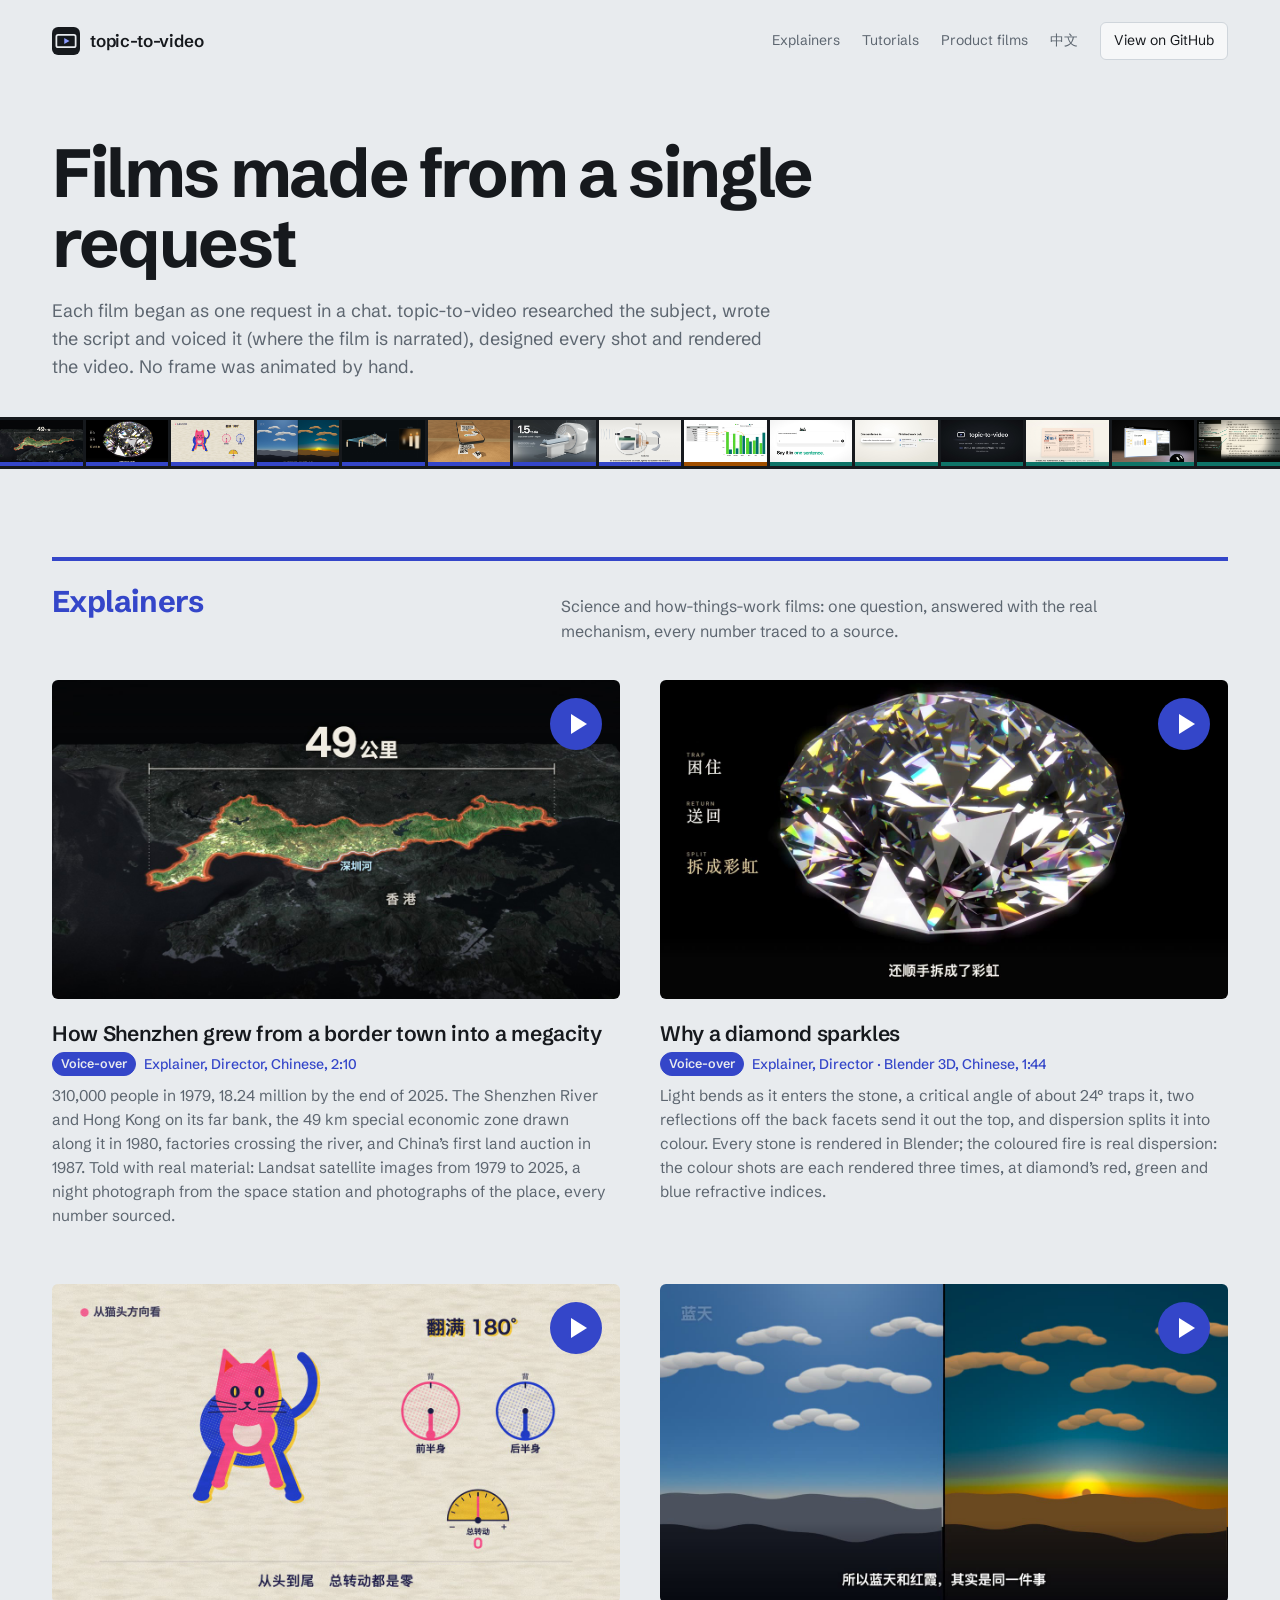
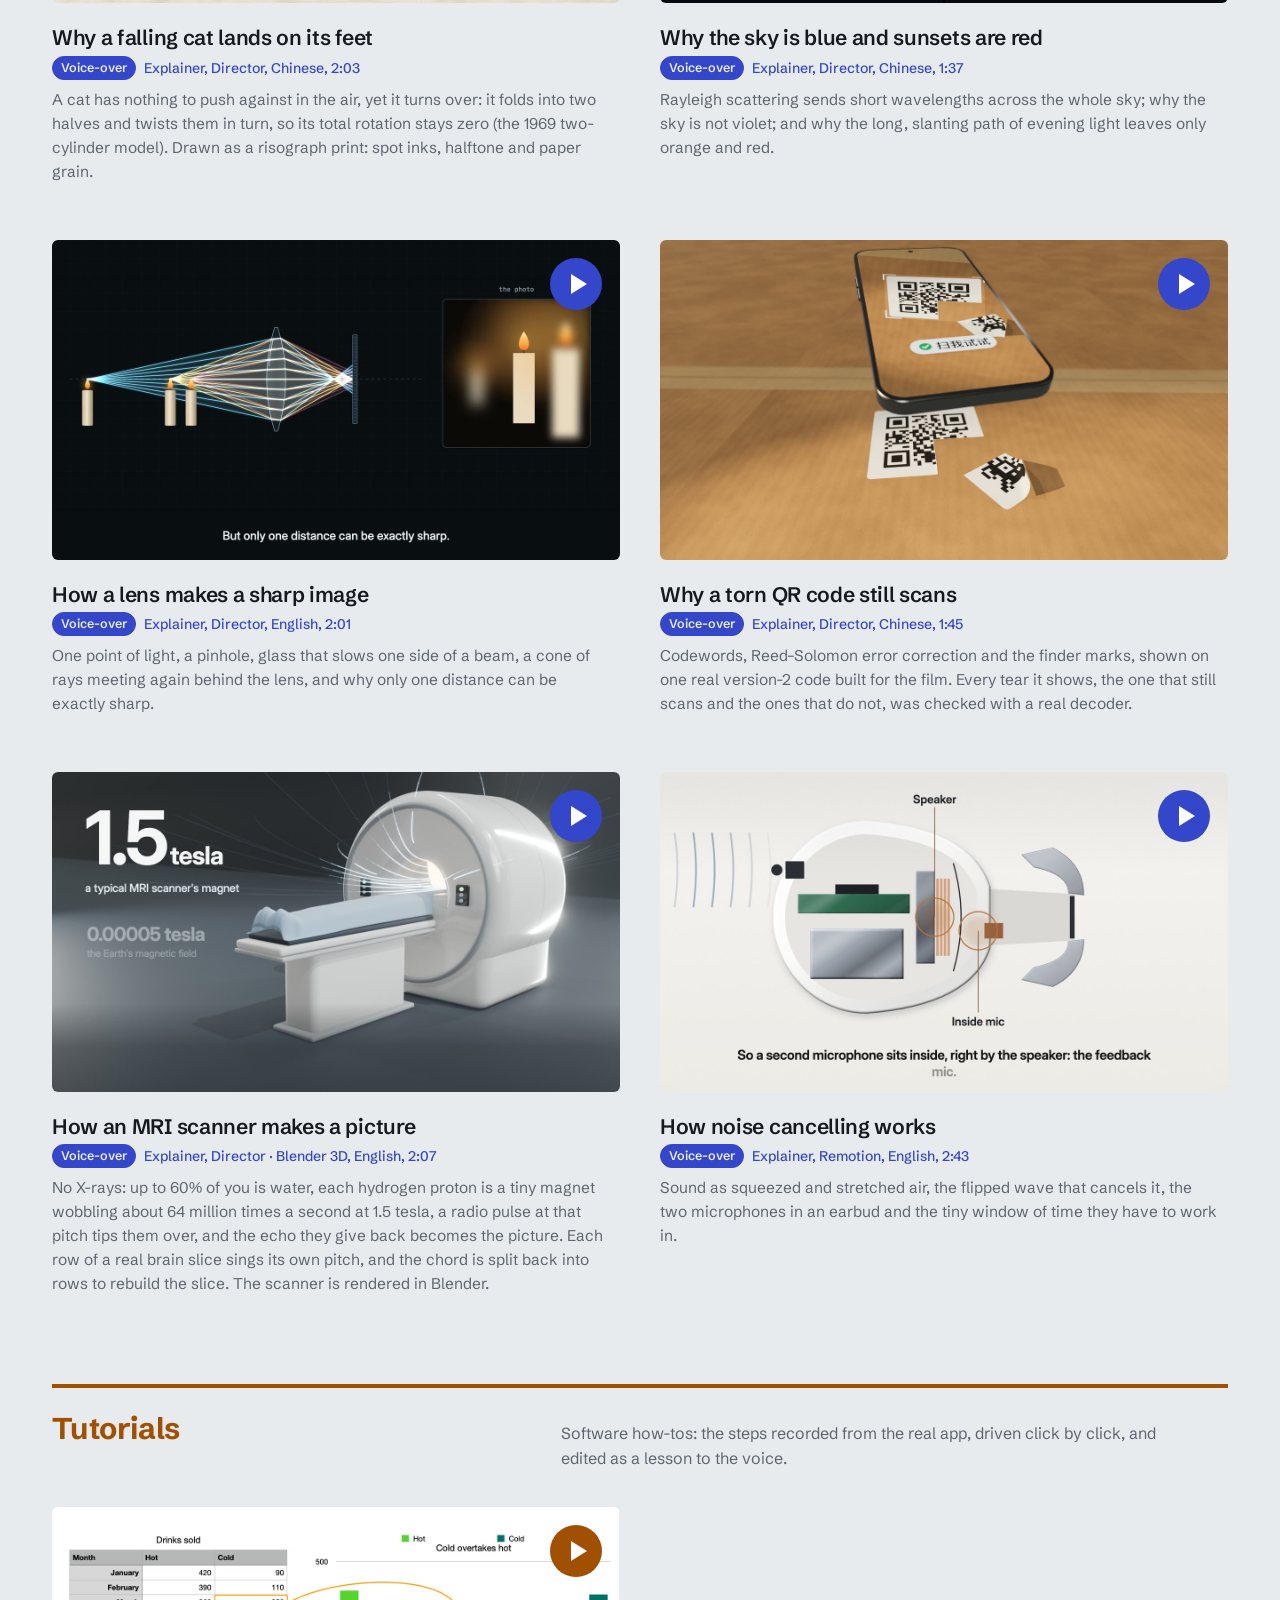
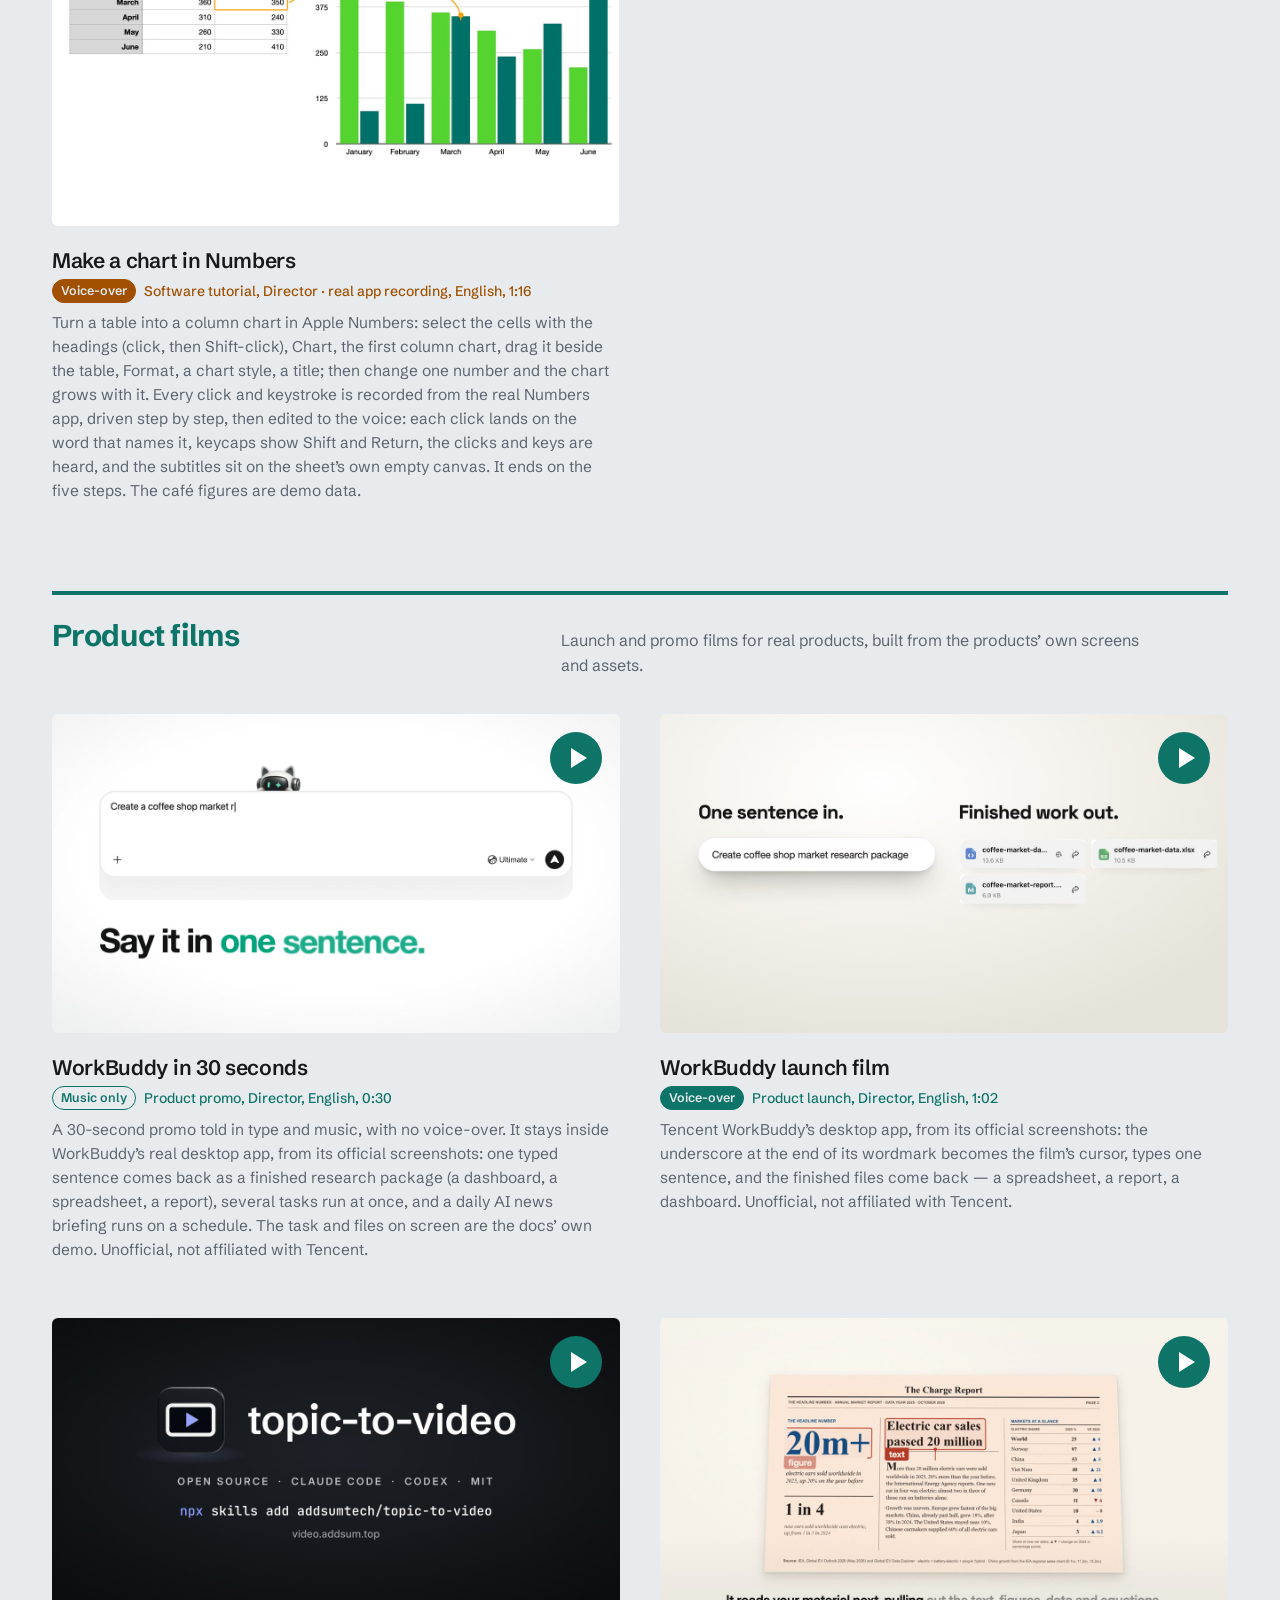
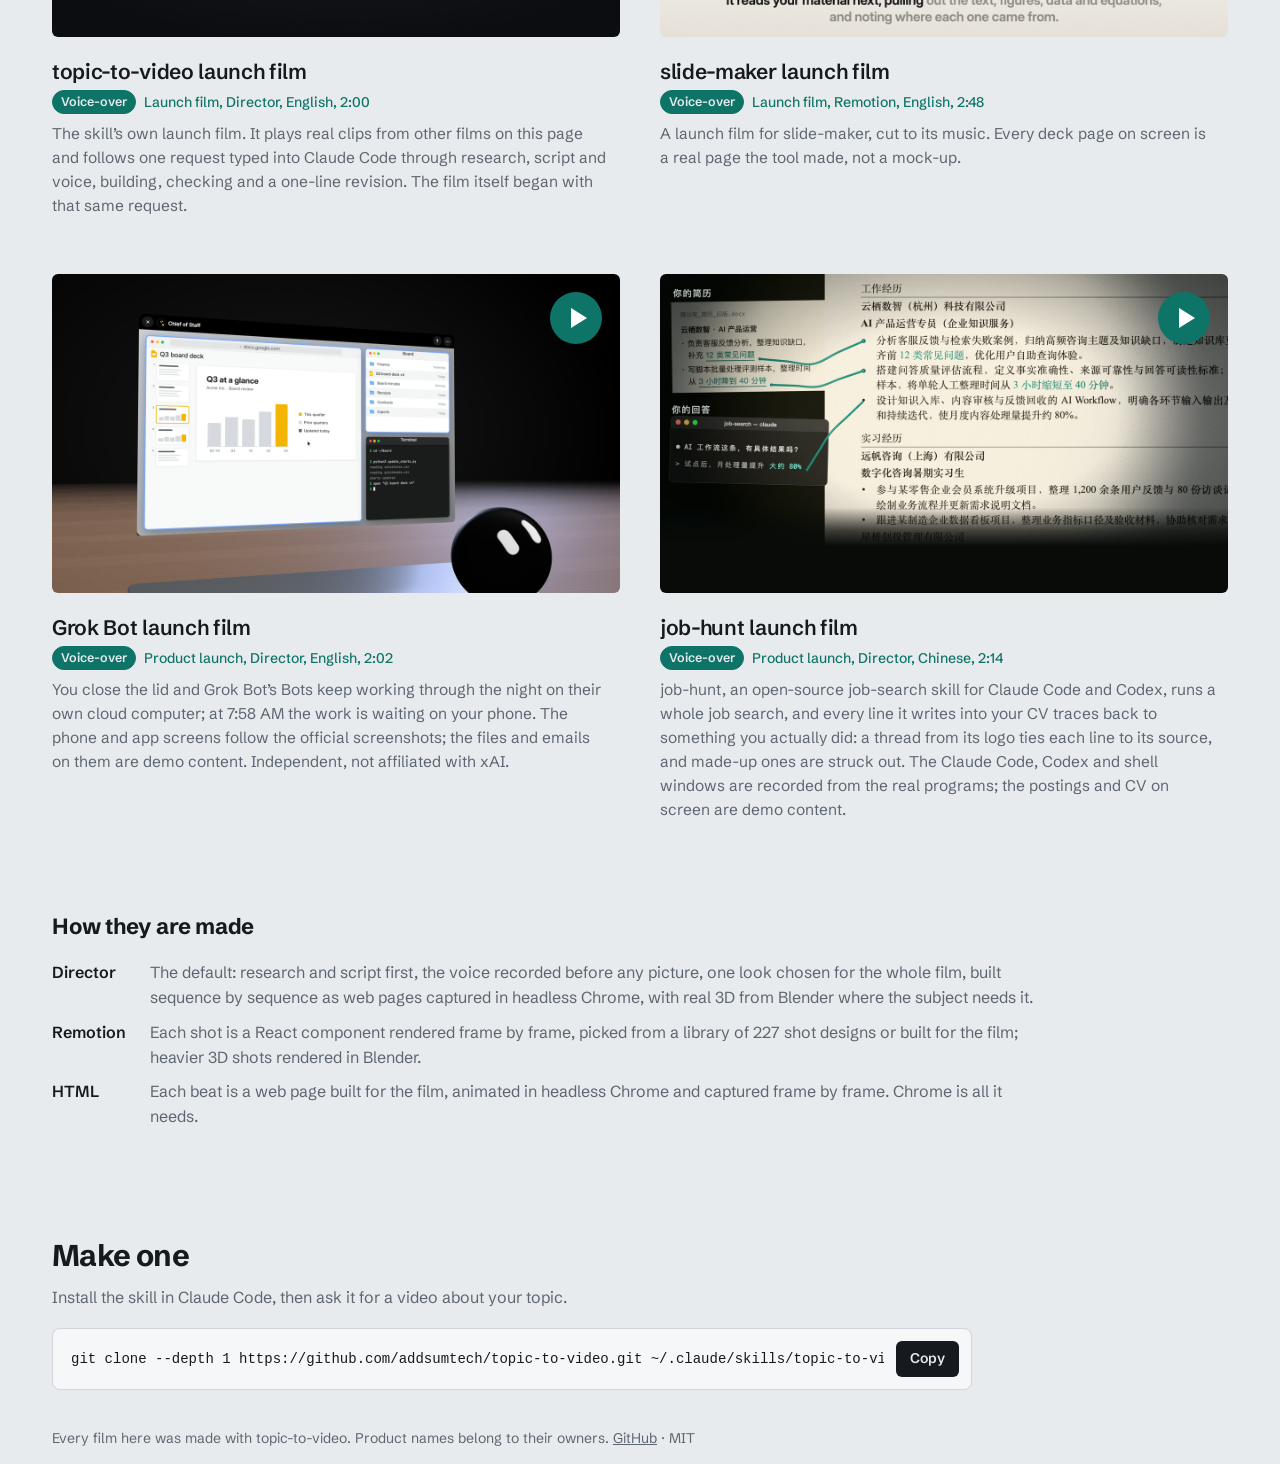
==== commit 3584344e: "Numbers tutorial: the revised film (1:16) A taller take where nothing scrolls, recorded at a steady " ====
--- a/index.html
+++ b/index.html
@@ -41,14 +41,14 @@
 <a class="frame explainer" href="#qr-torn-corner" data-film="qr-torn-corner" aria-label="Play: Why a torn QR code still scans"><img src="posters/qr-torn-corner.jpg?v=4c7e39ed" alt="" width="1280" height="720" loading="eager"></a>
 <a class="frame explainer" href="#mri-explainer" data-film="mri-explainer" aria-label="Play: How an MRI scanner makes a picture"><img src="posters/mri-explainer.jpg?v=e1149588" alt="" width="1280" height="720" loading="eager"></a>
 <a class="frame explainer" href="#anc-headphones" data-film="anc-headphones" aria-label="Play: How noise cancelling works"><img src="posters/anc-headphones.jpg?v=d0423178" alt="" width="1280" height="720" loading="eager"></a>
-<a class="frame tutorial" href="#numbers-chart-tutorial" data-film="numbers-chart-tutorial" aria-label="Play: Make a chart in Numbers"><img src="posters/numbers-chart-tutorial.jpg?v=be0b0431" alt="" width="1280" height="720" loading="eager"></a>
+<a class="frame tutorial" href="#numbers-chart-tutorial" data-film="numbers-chart-tutorial" aria-label="Play: Make a chart in Numbers"><img src="posters/numbers-chart-tutorial.jpg?v=06f4d6e6" alt="" width="1280" height="720" loading="eager"></a>
 <a class="frame product" href="#workbuddy-promo-30s" data-film="workbuddy-promo-30s" aria-label="Play: WorkBuddy in 30 seconds"><img src="posters/workbuddy-promo-30s.jpg?v=bf23cd24" alt="" width="1280" height="720" loading="eager"></a>
 <a class="frame product" href="#workbuddy-promo" data-film="workbuddy-promo" aria-label="Play: WorkBuddy launch film"><img src="posters/workbuddy-promo.jpg?v=80ecd85a" alt="" width="1280" height="720" loading="eager"></a>
 <a class="frame product" href="#topic-to-video-promo" data-film="topic-to-video-promo" aria-label="Play: topic-to-video launch film"><img src="posters/topic-to-video-promo.jpg?v=ef1e4c8d" alt="" width="1280" height="720" loading="eager"></a>
 <a class="frame product" href="#slide-maker-promo" data-film="slide-maker-promo" aria-label="Play: slide-maker launch film"><img src="posters/slide-maker-promo.jpg?v=3827391f" alt="" width="1280" height="720" loading="eager"></a>
 <a class="frame product" href="#grok-bot-explainer" data-film="grok-bot-explainer" aria-label="Play: Grok Bot launch film"><img src="posters/grok-bot-explainer.jpg?v=2e505055" alt="" width="1280" height="720" loading="eager"></a>
 <a class="frame product" href="#job-hunt-promo" data-film="job-hunt-promo" aria-label="Play: job-hunt launch film"><img src="posters/job-hunt-promo.jpg?v=38662429" alt="" width="1280" height="720" loading="eager"></a></nav>
-  <div class="wrap"><section class="tier explainer" id="explainer" aria-labelledby="explainer-h"><div class="tier-head"><h2 id="explainer-h">Explainers</h2><p>Science and how-things-work films: one question, answered with the real mechanism, every number traced to a source.</p></div><div class="films"><article class="film" id="shenzhen-border-town"><button class="poster" type="button" data-film="shenzhen-border-town" aria-label="Play: How Shenzhen grew from a border town into a megacity"><img src="posters/shenzhen-border-town.jpg?v=d1630d3c" alt="" width="1280" height="720" loading="lazy"><span class="play" aria-hidden="true"></span></button><h3>How Shenzhen grew from a border town into a megacity</h3><p class="meta"><span class="tag voice">Voice-over</span>Explainer, Director, Chinese, 2:10</p><p class="note">310,000 people in 1979, 18.24 million by the end of 2025. The Shenzhen River and Hong Kong on its far bank, the 49 km special economic zone drawn along it in 1980, factories crossing the river, and China’s first land auction in 1987. Told with real material: Landsat satellite images from 1979 to 2025, a night photograph from the space station and photographs of the place, every number sourced.</p></article><article class="film" id="diamond-sparkle-3d"><button class="poster" type="button" data-film="diamond-sparkle-3d" aria-label="Play: Why a diamond sparkles"><img src="posters/diamond-sparkle-3d.jpg?v=61339767" alt="" width="1280" height="720" loading="lazy"><span class="play" aria-hidden="true"></span></button><h3>Why a diamond sparkles</h3><p class="meta"><span class="tag voice">Voice-over</span>Explainer, Director · Blender 3D, Chinese, 1:44</p><p class="note">Light bends as it enters the stone, a critical angle of about 24° traps it, two reflections off the back facets send it out the top, and dispersion splits it into colour. Every stone is rendered in Blender; the coloured fire is real dispersion: the colour shots are each rendered three times, at diamond’s red, green and blue refractive indices.</p></article><article class="film" id="falling-cat"><button class="poster" type="button" data-film="falling-cat" aria-label="Play: Why a falling cat lands on its feet"><img src="posters/falling-cat.jpg?v=310fdbe5" alt="" width="1280" height="720" loading="lazy"><span class="play" aria-hidden="true"></span></button><h3>Why a falling cat lands on its feet</h3><p class="meta"><span class="tag voice">Voice-over</span>Explainer, Director, Chinese, 2:03</p><p class="note">A cat has nothing to push against in the air, yet it turns over: it folds into two halves and twists them in turn, so its total rotation stays zero (the 1969 two-cylinder model). Drawn as a risograph print: spot inks, halftone and paper grain.</p></article><article class="film" id="sky-blue-sunset"><button class="poster" type="button" data-film="sky-blue-sunset" aria-label="Play: Why the sky is blue and sunsets are red"><img src="posters/sky-blue-sunset.jpg?v=2c7e1d2c" alt="" width="1280" height="720" loading="lazy"><span class="play" aria-hidden="true"></span></button><h3>Why the sky is blue and sunsets are red</h3><p class="meta"><span class="tag voice">Voice-over</span>Explainer, Director, Chinese, 1:37</p><p class="note">Rayleigh scattering sends short wavelengths across the whole sky; why the sky is not violet; and why the long, slanting path of evening light leaves only orange and red.</p></article><article class="film" id="camera-lens"><button class="poster" type="button" data-film="camera-lens" aria-label="Play: How a lens makes a sharp image"><img src="posters/camera-lens.jpg?v=a3ba185c" alt="" width="1280" height="720" loading="lazy"><span class="play" aria-hidden="true"></span></button><h3>How a lens makes a sharp image</h3><p class="meta"><span class="tag voice">Voice-over</span>Explainer, Director, English, 2:01</p><p class="note">One point of light, a pinhole, glass that slows one side of a beam, a cone of rays meeting again behind the lens, and why only one distance can be exactly sharp.</p></article><article class="film" id="qr-torn-corner"><button class="poster" type="button" data-film="qr-torn-corner" aria-label="Play: Why a torn QR code still scans"><img src="posters/qr-torn-corner.jpg?v=4c7e39ed" alt="" width="1280" height="720" loading="lazy"><span class="play" aria-hidden="true"></span></button><h3>Why a torn QR code still scans</h3><p class="meta"><span class="tag voice">Voice-over</span>Explainer, Director, Chinese, 1:45</p><p class="note">Codewords, Reed–Solomon error correction and the finder marks, shown on one real version-2 code built for the film. Every tear it shows, the one that still scans and the ones that do not, was checked with a real decoder.</p></article><article class="film" id="mri-explainer"><button class="poster" type="button" data-film="mri-explainer" aria-label="Play: How an MRI scanner makes a picture"><img src="posters/mri-explainer.jpg?v=e1149588" alt="" width="1280" height="720" loading="lazy"><span class="play" aria-hidden="true"></span></button><h3>How an MRI scanner makes a picture</h3><p class="meta"><span class="tag voice">Voice-over</span>Explainer, Director · Blender 3D, English, 2:07</p><p class="note">No X-rays: up to 60% of you is water, each hydrogen proton is a tiny magnet wobbling about 64 million times a second at 1.5 tesla, a radio pulse at that pitch tips them over, and the echo they give back becomes the picture. Each row of a real brain slice sings its own pitch, and the chord is split back into rows to rebuild the slice. The scanner is rendered in Blender.</p></article><article class="film" id="anc-headphones"><button class="poster" type="button" data-film="anc-headphones" aria-label="Play: How noise cancelling works"><img src="posters/anc-headphones.jpg?v=d0423178" alt="" width="1280" height="720" loading="lazy"><span class="play" aria-hidden="true"></span></button><h3>How noise cancelling works</h3><p class="meta"><span class="tag voice">Voice-over</span>Explainer, Remotion, English, 2:43</p><p class="note">Sound as squeezed and stretched air, the flipped wave that cancels it, the two microphones in an earbud and the tiny window of time they have to work in.</p></article></div></section><section class="tier tutorial" id="tutorial" aria-labelledby="tutorial-h"><div class="tier-head"><h2 id="tutorial-h">Tutorials</h2><p>Software how-tos: the steps recorded from the real app, driven click by click, and edited as a lesson to the voice.</p></div><div class="films"><article class="film" id="numbers-chart-tutorial"><button class="poster" type="button" data-film="numbers-chart-tutorial" aria-label="Play: Make a chart in Numbers"><img src="posters/numbers-chart-tutorial.jpg?v=be0b0431" alt="" width="1280" height="720" loading="lazy"><span class="play" aria-hidden="true"></span></button><h3>Make a chart in Numbers</h3><p class="meta"><span class="tag voice">Voice-over</span>Software tutorial, Director · real app recording, English, 1:04</p><p class="note">Turn a table into a column chart in Apple Numbers: select the cells, Chart, 2D, the column chart, a chart style, a title; then change one number and the chart follows. Every click, Shift-click and keystroke is recorded from the real Numbers app, driven step by step, then edited to the voice: each click lands on the word that names it, the camera follows it, the clicks and keys are heard, and the subtitles sit on the sheet’s own empty canvas. The café figures are demo data.</p></article></div></section><section class="tier product" id="product" aria-labelledby="product-h"><div class="tier-head"><h2 id="product-h">Product films</h2><p>Launch and promo films for real products, built from the products’ own screens and assets.</p></div><div class="films"><article class="film" id="workbuddy-promo-30s"><button class="poster" type="button" data-film="workbuddy-promo-30s" aria-label="Play: WorkBuddy in 30 seconds"><img src="posters/workbuddy-promo-30s.jpg?v=bf23cd24" alt="" width="1280" height="720" loading="lazy"><span class="play" aria-hidden="true"></span></button><h3>WorkBuddy in 30 seconds</h3><p class="meta"><span class="tag music">Music only</span>Product promo, Director, English, 0:30</p><p class="note">A 30-second promo told in type and music, with no voice-over. It stays inside WorkBuddy’s real desktop app, from its official screenshots: one typed sentence comes back as a finished research package (a dashboard, a spreadsheet, a report), several tasks run at once, and a daily AI news briefing runs on a schedule. The task and files on screen are the docs’ own demo. Unofficial, not affiliated with Tencent.</p></article><article class="film" id="workbuddy-promo"><button class="poster" type="button" data-film="workbuddy-promo" aria-label="Play: WorkBuddy launch film"><img src="posters/workbuddy-promo.jpg?v=80ecd85a" alt="" width="1280" height="720" loading="lazy"><span class="play" aria-hidden="true"></span></button><h3>WorkBuddy launch film</h3><p class="meta"><span class="tag voice">Voice-over</span>Product launch, Director, English, 1:02</p><p class="note">Tencent WorkBuddy’s desktop app, from its official screenshots: the underscore at the end of its wordmark becomes the film’s cursor, types one sentence, and the finished files come back — a spreadsheet, a report, a dashboard. Unofficial, not affiliated with Tencent.</p></article><article class="film" id="topic-to-video-promo"><button class="poster" type="button" data-film="topic-to-video-promo" aria-label="Play: topic-to-video launch film"><img src="posters/topic-to-video-promo.jpg?v=ef1e4c8d" alt="" width="1280" height="720" loading="lazy"><span class="play" aria-hidden="true"></span></button><h3>topic-to-video launch film</h3><p class="meta"><span class="tag voice">Voice-over</span>Launch film, Director, English, 2:00</p><p class="note">The skill’s own launch film. It plays real clips from other films on this page and follows one request typed into Claude Code through research, script and voice, building, checking and a one-line revision. The film itself began with that same request.</p></article><article class="film" id="slide-maker-promo"><button class="poster" type="button" data-film="slide-maker-promo" aria-label="Play: slide-maker launch film"><img src="posters/slide-maker-promo.jpg?v=3827391f" alt="" width="1280" height="720" loading="lazy"><span class="play" aria-hidden="true"></span></button><h3>slide-maker launch film</h3><p class="meta"><span class="tag voice">Voice-over</span>Launch film, Remotion, English, 2:48</p><p class="note">A launch film for slide-maker, cut to its music. Every deck page on screen is a real page the tool made, not a mock-up.</p></article><article class="film" id="grok-bot-explainer"><button class="poster" type="button" data-film="grok-bot-explainer" aria-label="Play: Grok Bot launch film"><img src="posters/grok-bot-explainer.jpg?v=2e505055" alt="" width="1280" height="720" loading="lazy"><span class="play" aria-hidden="true"></span></button><h3>Grok Bot launch film</h3><p class="meta"><span class="tag voice">Voice-over</span>Product launch, Director, English, 2:02</p><p class="note">You close the lid and Grok Bot’s Bots keep working through the night on their own cloud computer; at 7:58 AM the work is waiting on your phone. The phone and app screens follow the official screenshots; the files and emails on them are demo content. Independent, not affiliated with xAI.</p></article><article class="film" id="job-hunt-promo"><button class="poster" type="button" data-film="job-hunt-promo" aria-label="Play: job-hunt launch film"><img src="posters/job-hunt-promo.jpg?v=38662429" alt="" width="1280" height="720" loading="lazy"><span class="play" aria-hidden="true"></span></button><h3>job-hunt launch film</h3><p class="meta"><span class="tag voice">Voice-over</span>Product launch, Director, Chinese, 2:14</p><p class="note">job-hunt, an open-source job-search skill for Claude Code and Codex, runs a whole job search, and every line it writes into your CV traces back to something you actually did: a thread from its logo ties each line to its source, and made-up ones are struck out. The Claude Code, Codex and shell windows are recorded from the real programs; the postings and CV on screen are demo content.</p></article></div></section></div>
+  <div class="wrap"><section class="tier explainer" id="explainer" aria-labelledby="explainer-h"><div class="tier-head"><h2 id="explainer-h">Explainers</h2><p>Science and how-things-work films: one question, answered with the real mechanism, every number traced to a source.</p></div><div class="films"><article class="film" id="shenzhen-border-town"><button class="poster" type="button" data-film="shenzhen-border-town" aria-label="Play: How Shenzhen grew from a border town into a megacity"><img src="posters/shenzhen-border-town.jpg?v=d1630d3c" alt="" width="1280" height="720" loading="lazy"><span class="play" aria-hidden="true"></span></button><h3>How Shenzhen grew from a border town into a megacity</h3><p class="meta"><span class="tag voice">Voice-over</span>Explainer, Director, Chinese, 2:10</p><p class="note">310,000 people in 1979, 18.24 million by the end of 2025. The Shenzhen River and Hong Kong on its far bank, the 49 km special economic zone drawn along it in 1980, factories crossing the river, and China’s first land auction in 1987. Told with real material: Landsat satellite images from 1979 to 2025, a night photograph from the space station and photographs of the place, every number sourced.</p></article><article class="film" id="diamond-sparkle-3d"><button class="poster" type="button" data-film="diamond-sparkle-3d" aria-label="Play: Why a diamond sparkles"><img src="posters/diamond-sparkle-3d.jpg?v=61339767" alt="" width="1280" height="720" loading="lazy"><span class="play" aria-hidden="true"></span></button><h3>Why a diamond sparkles</h3><p class="meta"><span class="tag voice">Voice-over</span>Explainer, Director · Blender 3D, Chinese, 1:44</p><p class="note">Light bends as it enters the stone, a critical angle of about 24° traps it, two reflections off the back facets send it out the top, and dispersion splits it into colour. Every stone is rendered in Blender; the coloured fire is real dispersion: the colour shots are each rendered three times, at diamond’s red, green and blue refractive indices.</p></article><article class="film" id="falling-cat"><button class="poster" type="button" data-film="falling-cat" aria-label="Play: Why a falling cat lands on its feet"><img src="posters/falling-cat.jpg?v=310fdbe5" alt="" width="1280" height="720" loading="lazy"><span class="play" aria-hidden="true"></span></button><h3>Why a falling cat lands on its feet</h3><p class="meta"><span class="tag voice">Voice-over</span>Explainer, Director, Chinese, 2:03</p><p class="note">A cat has nothing to push against in the air, yet it turns over: it folds into two halves and twists them in turn, so its total rotation stays zero (the 1969 two-cylinder model). Drawn as a risograph print: spot inks, halftone and paper grain.</p></article><article class="film" id="sky-blue-sunset"><button class="poster" type="button" data-film="sky-blue-sunset" aria-label="Play: Why the sky is blue and sunsets are red"><img src="posters/sky-blue-sunset.jpg?v=2c7e1d2c" alt="" width="1280" height="720" loading="lazy"><span class="play" aria-hidden="true"></span></button><h3>Why the sky is blue and sunsets are red</h3><p class="meta"><span class="tag voice">Voice-over</span>Explainer, Director, Chinese, 1:37</p><p class="note">Rayleigh scattering sends short wavelengths across the whole sky; why the sky is not violet; and why the long, slanting path of evening light leaves only orange and red.</p></article><article class="film" id="camera-lens"><button class="poster" type="button" data-film="camera-lens" aria-label="Play: How a lens makes a sharp image"><img src="posters/camera-lens.jpg?v=a3ba185c" alt="" width="1280" height="720" loading="lazy"><span class="play" aria-hidden="true"></span></button><h3>How a lens makes a sharp image</h3><p class="meta"><span class="tag voice">Voice-over</span>Explainer, Director, English, 2:01</p><p class="note">One point of light, a pinhole, glass that slows one side of a beam, a cone of rays meeting again behind the lens, and why only one distance can be exactly sharp.</p></article><article class="film" id="qr-torn-corner"><button class="poster" type="button" data-film="qr-torn-corner" aria-label="Play: Why a torn QR code still scans"><img src="posters/qr-torn-corner.jpg?v=4c7e39ed" alt="" width="1280" height="720" loading="lazy"><span class="play" aria-hidden="true"></span></button><h3>Why a torn QR code still scans</h3><p class="meta"><span class="tag voice">Voice-over</span>Explainer, Director, Chinese, 1:45</p><p class="note">Codewords, Reed–Solomon error correction and the finder marks, shown on one real version-2 code built for the film. Every tear it shows, the one that still scans and the ones that do not, was checked with a real decoder.</p></article><article class="film" id="mri-explainer"><button class="poster" type="button" data-film="mri-explainer" aria-label="Play: How an MRI scanner makes a picture"><img src="posters/mri-explainer.jpg?v=e1149588" alt="" width="1280" height="720" loading="lazy"><span class="play" aria-hidden="true"></span></button><h3>How an MRI scanner makes a picture</h3><p class="meta"><span class="tag voice">Voice-over</span>Explainer, Director · Blender 3D, English, 2:07</p><p class="note">No X-rays: up to 60% of you is water, each hydrogen proton is a tiny magnet wobbling about 64 million times a second at 1.5 tesla, a radio pulse at that pitch tips them over, and the echo they give back becomes the picture. Each row of a real brain slice sings its own pitch, and the chord is split back into rows to rebuild the slice. The scanner is rendered in Blender.</p></article><article class="film" id="anc-headphones"><button class="poster" type="button" data-film="anc-headphones" aria-label="Play: How noise cancelling works"><img src="posters/anc-headphones.jpg?v=d0423178" alt="" width="1280" height="720" loading="lazy"><span class="play" aria-hidden="true"></span></button><h3>How noise cancelling works</h3><p class="meta"><span class="tag voice">Voice-over</span>Explainer, Remotion, English, 2:43</p><p class="note">Sound as squeezed and stretched air, the flipped wave that cancels it, the two microphones in an earbud and the tiny window of time they have to work in.</p></article></div></section><section class="tier tutorial" id="tutorial" aria-labelledby="tutorial-h"><div class="tier-head"><h2 id="tutorial-h">Tutorials</h2><p>Software how-tos: the steps recorded from the real app, driven click by click, and edited as a lesson to the voice.</p></div><div class="films"><article class="film" id="numbers-chart-tutorial"><button class="poster" type="button" data-film="numbers-chart-tutorial" aria-label="Play: Make a chart in Numbers"><img src="posters/numbers-chart-tutorial.jpg?v=06f4d6e6" alt="" width="1280" height="720" loading="lazy"><span class="play" aria-hidden="true"></span></button><h3>Make a chart in Numbers</h3><p class="meta"><span class="tag voice">Voice-over</span>Software tutorial, Director · real app recording, English, 1:16</p><p class="note">Turn a table into a column chart in Apple Numbers: select the cells with the headings (click, then Shift-click), Chart, the first column chart, drag it beside the table, Format, a chart style, a title; then change one number and the chart grows with it. Every click and keystroke is recorded from the real Numbers app, driven step by step, then edited to the voice: each click lands on the word that names it, keycaps show Shift and Return, the clicks and keys are heard, and the subtitles sit on the sheet’s own empty canvas. It ends on the five steps. The café figures are demo data.</p></article></div></section><section class="tier product" id="product" aria-labelledby="product-h"><div class="tier-head"><h2 id="product-h">Product films</h2><p>Launch and promo films for real products, built from the products’ own screens and assets.</p></div><div class="films"><article class="film" id="workbuddy-promo-30s"><button class="poster" type="button" data-film="workbuddy-promo-30s" aria-label="Play: WorkBuddy in 30 seconds"><img src="posters/workbuddy-promo-30s.jpg?v=bf23cd24" alt="" width="1280" height="720" loading="lazy"><span class="play" aria-hidden="true"></span></button><h3>WorkBuddy in 30 seconds</h3><p class="meta"><span class="tag music">Music only</span>Product promo, Director, English, 0:30</p><p class="note">A 30-second promo told in type and music, with no voice-over. It stays inside WorkBuddy’s real desktop app, from its official screenshots: one typed sentence comes back as a finished research package (a dashboard, a spreadsheet, a report), several tasks run at once, and a daily AI news briefing runs on a schedule. The task and files on screen are the docs’ own demo. Unofficial, not affiliated with Tencent.</p></article><article class="film" id="workbuddy-promo"><button class="poster" type="button" data-film="workbuddy-promo" aria-label="Play: WorkBuddy launch film"><img src="posters/workbuddy-promo.jpg?v=80ecd85a" alt="" width="1280" height="720" loading="lazy"><span class="play" aria-hidden="true"></span></button><h3>WorkBuddy launch film</h3><p class="meta"><span class="tag voice">Voice-over</span>Product launch, Director, English, 1:02</p><p class="note">Tencent WorkBuddy’s desktop app, from its official screenshots: the underscore at the end of its wordmark becomes the film’s cursor, types one sentence, and the finished files come back — a spreadsheet, a report, a dashboard. Unofficial, not affiliated with Tencent.</p></article><article class="film" id="topic-to-video-promo"><button class="poster" type="button" data-film="topic-to-video-promo" aria-label="Play: topic-to-video launch film"><img src="posters/topic-to-video-promo.jpg?v=ef1e4c8d" alt="" width="1280" height="720" loading="lazy"><span class="play" aria-hidden="true"></span></button><h3>topic-to-video launch film</h3><p class="meta"><span class="tag voice">Voice-over</span>Launch film, Director, English, 2:00</p><p class="note">The skill’s own launch film. It plays real clips from other films on this page and follows one request typed into Claude Code through research, script and voice, building, checking and a one-line revision. The film itself began with that same request.</p></article><article class="film" id="slide-maker-promo"><button class="poster" type="button" data-film="slide-maker-promo" aria-label="Play: slide-maker launch film"><img src="posters/slide-maker-promo.jpg?v=3827391f" alt="" width="1280" height="720" loading="lazy"><span class="play" aria-hidden="true"></span></button><h3>slide-maker launch film</h3><p class="meta"><span class="tag voice">Voice-over</span>Launch film, Remotion, English, 2:48</p><p class="note">A launch film for slide-maker, cut to its music. Every deck page on screen is a real page the tool made, not a mock-up.</p></article><article class="film" id="grok-bot-explainer"><button class="poster" type="button" data-film="grok-bot-explainer" aria-label="Play: Grok Bot launch film"><img src="posters/grok-bot-explainer.jpg?v=2e505055" alt="" width="1280" height="720" loading="lazy"><span class="play" aria-hidden="true"></span></button><h3>Grok Bot launch film</h3><p class="meta"><span class="tag voice">Voice-over</span>Product launch, Director, English, 2:02</p><p class="note">You close the lid and Grok Bot’s Bots keep working through the night on their own cloud computer; at 7:58 AM the work is waiting on your phone. The phone and app screens follow the official screenshots; the files and emails on them are demo content. Independent, not affiliated with xAI.</p></article><article class="film" id="job-hunt-promo"><button class="poster" type="button" data-film="job-hunt-promo" aria-label="Play: job-hunt launch film"><img src="posters/job-hunt-promo.jpg?v=38662429" alt="" width="1280" height="720" loading="lazy"><span class="play" aria-hidden="true"></span></button><h3>job-hunt launch film</h3><p class="meta"><span class="tag voice">Voice-over</span>Product launch, Director, Chinese, 2:14</p><p class="note">job-hunt, an open-source job-search skill for Claude Code and Codex, runs a whole job search, and every line it writes into your CV traces back to something you actually did: a thread from its logo ties each line to its source, and made-up ones are struck out. The Claude Code, Codex and shell windows are recorded from the real programs; the postings and CV on screen are demo content.</p></article></div></section></div>
   <section class="how wrap" aria-labelledby="how-h">
     <h2 id="how-h">How they are made</h2>
     <dl><dt>Director</dt><dd>The default: research and script first, the voice recorded before any picture, one look chosen for the whole film, built sequence by sequence as web pages captured in headless Chrome, with real 3D from Blender where the subject needs it.</dd><dt>Remotion</dt><dd>Each shot is a React component rendered frame by frame, picked from a library of 227 shot designs or built for the film; heavier 3D shots rendered in Blender.</dd><dt>HTML</dt><dd>Each beat is a web page built for the film, animated in headless Chrome and captured frame by frame. Chrome is all it needs.</dd></dl>
@@ -65,7 +65,7 @@
   <div class="caption"><h2 id="player-title"></h2><p></p>
   <button type="button" class="close">Close</button></div>
 </dialog>
-<script>window.FILMS = {"shenzhen-border-town": {"title": "How Shenzhen grew from a border town into a megacity", "note": "310,000 people in 1979, 18.24 million by the end of 2025. The Shenzhen River and Hong Kong on its far bank, the 49 km special economic zone drawn along it in 1980, factories crossing the river, and China’s first land auction in 1987. Told with real material: Landsat satellite images from 1979 to 2025, a night photograph from the space station and photographs of the place, every number sourced.", "src": "films/shenzhen-border-town.mp4?v=1897809a", "poster": "posters/shenzhen-border-town.jpg?v=d1630d3c"}, "diamond-sparkle-3d": {"title": "Why a diamond sparkles", "note": "Light bends as it enters the stone, a critical angle of about 24° traps it, two reflections off the back facets send it out the top, and dispersion splits it into colour. Every stone is rendered in Blender; the coloured fire is real dispersion: the colour shots are each rendered three times, at diamond’s red, green and blue refractive indices.", "src": "films/diamond-sparkle-3d.mp4?v=d024de92", "poster": "posters/diamond-sparkle-3d.jpg?v=61339767"}, "falling-cat": {"title": "Why a falling cat lands on its feet", "note": "A cat has nothing to push against in the air, yet it turns over: it folds into two halves and twists them in turn, so its total rotation stays zero (the 1969 two-cylinder model). Drawn as a risograph print: spot inks, halftone and paper grain.", "src": "films/falling-cat.mp4?v=8da2a61b", "poster": "posters/falling-cat.jpg?v=310fdbe5"}, "sky-blue-sunset": {"title": "Why the sky is blue and sunsets are red", "note": "Rayleigh scattering sends short wavelengths across the whole sky; why the sky is not violet; and why the long, slanting path of evening light leaves only orange and red.", "src": "films/sky-blue-sunset.mp4?v=1abcbdfa", "poster": "posters/sky-blue-sunset.jpg?v=2c7e1d2c"}, "camera-lens": {"title": "How a lens makes a sharp image", "note": "One point of light, a pinhole, glass that slows one side of a beam, a cone of rays meeting again behind the lens, and why only one distance can be exactly sharp.", "src": "films/camera-lens.mp4?v=78d76470", "poster": "posters/camera-lens.jpg?v=a3ba185c"}, "qr-torn-corner": {"title": "Why a torn QR code still scans", "note": "Codewords, Reed–Solomon error correction and the finder marks, shown on one real version-2 code built for the film. Every tear it shows, the one that still scans and the ones that do not, was checked with a real decoder.", "src": "films/qr-torn-corner.mp4?v=53596d59", "poster": "posters/qr-torn-corner.jpg?v=4c7e39ed"}, "mri-explainer": {"title": "How an MRI scanner makes a picture", "note": "No X-rays: up to 60% of you is water, each hydrogen proton is a tiny magnet wobbling about 64 million times a second at 1.5 tesla, a radio pulse at that pitch tips them over, and the echo they give back becomes the picture. Each row of a real brain slice sings its own pitch, and the chord is split back into rows to rebuild the slice. The scanner is rendered in Blender.", "src": "films/mri-explainer.mp4?v=69eb5b3f", "poster": "posters/mri-explainer.jpg?v=e1149588"}, "anc-headphones": {"title": "How noise cancelling works", "note": "Sound as squeezed and stretched air, the flipped wave that cancels it, the two microphones in an earbud and the tiny window of time they have to work in.", "src": "films/anc-headphones.mp4?v=1efedce9", "poster": "posters/anc-headphones.jpg?v=d0423178"}, "numbers-chart-tutorial": {"title": "Make a chart in Numbers", "note": "Turn a table into a column chart in Apple Numbers: select the cells, Chart, 2D, the column chart, a chart style, a title; then change one number and the chart follows. Every click, Shift-click and keystroke is recorded from the real Numbers app, driven step by step, then edited to the voice: each click lands on the word that names it, the camera follows it, the clicks and keys are heard, and the subtitles sit on the sheet’s own empty canvas. The café figures are demo data.", "src": "films/numbers-chart-tutorial.mp4?v=0fe9c930", "poster": "posters/numbers-chart-tutorial.jpg?v=be0b0431"}, "workbuddy-promo-30s": {"title": "WorkBuddy in 30 seconds", "note": "A 30-second promo told in type and music, with no voice-over. It stays inside WorkBuddy’s real desktop app, from its official screenshots: one typed sentence comes back as a finished research package (a dashboard, a spreadsheet, a report), several tasks run at once, and a daily AI news briefing runs on a schedule. The task and files on screen are the docs’ own demo. Unofficial, not affiliated with Tencent.", "src": "films/workbuddy-promo-30s.mp4?v=dd73f4c9", "poster": "posters/workbuddy-promo-30s.jpg?v=bf23cd24"}, "workbuddy-promo": {"title": "WorkBuddy launch film", "note": "Tencent WorkBuddy’s desktop app, from its official screenshots: the underscore at the end of its wordmark becomes the film’s cursor, types one sentence, and the finished files come back — a spreadsheet, a report, a dashboard. Unofficial, not affiliated with Tencent.", "src": "films/workbuddy-promo.mp4?v=c67adeae", "poster": "posters/workbuddy-promo.jpg?v=80ecd85a"}, "topic-to-video-promo": {"title": "topic-to-video launch film", "note": "The skill’s own launch film. It plays real clips from other films on this page and follows one request typed into Claude Code through research, script and voice, building, checking and a one-line revision. The film itself began with that same request.", "src": "films/topic-to-video-promo.mp4?v=ed03a1b8", "poster": "posters/topic-to-video-promo.jpg?v=ef1e4c8d"}, "slide-maker-promo": {"title": "slide-maker launch film", "note": "A launch film for slide-maker, cut to its music. Every deck page on screen is a real page the tool made, not a mock-up.", "src": "films/slide-maker-promo.mp4?v=7106f4c9", "poster": "posters/slide-maker-promo.jpg?v=3827391f"}, "grok-bot-explainer": {"title": "Grok Bot launch film", "note": "You close the lid and Grok Bot’s Bots keep working through the night on their own cloud computer; at 7:58 AM the work is waiting on your phone. The phone and app screens follow the official screenshots; the files and emails on them are demo content. Independent, not affiliated with xAI.", "src": "films/grok-bot-explainer.mp4?v=8d29406d", "poster": "posters/grok-bot-explainer.jpg?v=2e505055"}, "job-hunt-promo": {"title": "job-hunt launch film", "note": "job-hunt, an open-source job-search skill for Claude Code and Codex, runs a whole job search, and every line it writes into your CV traces back to something you actually did: a thread from its logo ties each line to its source, and made-up ones are struck out. The Claude Code, Codex and shell windows are recorded from the real programs; the postings and CV on screen are demo content.", "src": "films/job-hunt-promo.mp4?v=a214367b", "poster": "posters/job-hunt-promo.jpg?v=38662429"}};</script>
+<script>window.FILMS = {"shenzhen-border-town": {"title": "How Shenzhen grew from a border town into a megacity", "note": "310,000 people in 1979, 18.24 million by the end of 2025. The Shenzhen River and Hong Kong on its far bank, the 49 km special economic zone drawn along it in 1980, factories crossing the river, and China’s first land auction in 1987. Told with real material: Landsat satellite images from 1979 to 2025, a night photograph from the space station and photographs of the place, every number sourced.", "src": "films/shenzhen-border-town.mp4?v=1897809a", "poster": "posters/shenzhen-border-town.jpg?v=d1630d3c"}, "diamond-sparkle-3d": {"title": "Why a diamond sparkles", "note": "Light bends as it enters the stone, a critical angle of about 24° traps it, two reflections off the back facets send it out the top, and dispersion splits it into colour. Every stone is rendered in Blender; the coloured fire is real dispersion: the colour shots are each rendered three times, at diamond’s red, green and blue refractive indices.", "src": "films/diamond-sparkle-3d.mp4?v=d024de92", "poster": "posters/diamond-sparkle-3d.jpg?v=61339767"}, "falling-cat": {"title": "Why a falling cat lands on its feet", "note": "A cat has nothing to push against in the air, yet it turns over: it folds into two halves and twists them in turn, so its total rotation stays zero (the 1969 two-cylinder model). Drawn as a risograph print: spot inks, halftone and paper grain.", "src": "films/falling-cat.mp4?v=8da2a61b", "poster": "posters/falling-cat.jpg?v=310fdbe5"}, "sky-blue-sunset": {"title": "Why the sky is blue and sunsets are red", "note": "Rayleigh scattering sends short wavelengths across the whole sky; why the sky is not violet; and why the long, slanting path of evening light leaves only orange and red.", "src": "films/sky-blue-sunset.mp4?v=1abcbdfa", "poster": "posters/sky-blue-sunset.jpg?v=2c7e1d2c"}, "camera-lens": {"title": "How a lens makes a sharp image", "note": "One point of light, a pinhole, glass that slows one side of a beam, a cone of rays meeting again behind the lens, and why only one distance can be exactly sharp.", "src": "films/camera-lens.mp4?v=78d76470", "poster": "posters/camera-lens.jpg?v=a3ba185c"}, "qr-torn-corner": {"title": "Why a torn QR code still scans", "note": "Codewords, Reed–Solomon error correction and the finder marks, shown on one real version-2 code built for the film. Every tear it shows, the one that still scans and the ones that do not, was checked with a real decoder.", "src": "films/qr-torn-corner.mp4?v=53596d59", "poster": "posters/qr-torn-corner.jpg?v=4c7e39ed"}, "mri-explainer": {"title": "How an MRI scanner makes a picture", "note": "No X-rays: up to 60% of you is water, each hydrogen proton is a tiny magnet wobbling about 64 million times a second at 1.5 tesla, a radio pulse at that pitch tips them over, and the echo they give back becomes the picture. Each row of a real brain slice sings its own pitch, and the chord is split back into rows to rebuild the slice. The scanner is rendered in Blender.", "src": "films/mri-explainer.mp4?v=69eb5b3f", "poster": "posters/mri-explainer.jpg?v=e1149588"}, "anc-headphones": {"title": "How noise cancelling works", "note": "Sound as squeezed and stretched air, the flipped wave that cancels it, the two microphones in an earbud and the tiny window of time they have to work in.", "src": "films/anc-headphones.mp4?v=1efedce9", "poster": "posters/anc-headphones.jpg?v=d0423178"}, "numbers-chart-tutorial": {"title": "Make a chart in Numbers", "note": "Turn a table into a column chart in Apple Numbers: select the cells with the headings (click, then Shift-click), Chart, the first column chart, drag it beside the table, Format, a chart style, a title; then change one number and the chart grows with it. Every click and keystroke is recorded from the real Numbers app, driven step by step, then edited to the voice: each click lands on the word that names it, keycaps show Shift and Return, the clicks and keys are heard, and the subtitles sit on the sheet’s own empty canvas. It ends on the five steps. The café figures are demo data.", "src": "films/numbers-chart-tutorial.mp4?v=53b77726", "poster": "posters/numbers-chart-tutorial.jpg?v=06f4d6e6"}, "workbuddy-promo-30s": {"title": "WorkBuddy in 30 seconds", "note": "A 30-second promo told in type and music, with no voice-over. It stays inside WorkBuddy’s real desktop app, from its official screenshots: one typed sentence comes back as a finished research package (a dashboard, a spreadsheet, a report), several tasks run at once, and a daily AI news briefing runs on a schedule. The task and files on screen are the docs’ own demo. Unofficial, not affiliated with Tencent.", "src": "films/workbuddy-promo-30s.mp4?v=dd73f4c9", "poster": "posters/workbuddy-promo-30s.jpg?v=bf23cd24"}, "workbuddy-promo": {"title": "WorkBuddy launch film", "note": "Tencent WorkBuddy’s desktop app, from its official screenshots: the underscore at the end of its wordmark becomes the film’s cursor, types one sentence, and the finished files come back — a spreadsheet, a report, a dashboard. Unofficial, not affiliated with Tencent.", "src": "films/workbuddy-promo.mp4?v=c67adeae", "poster": "posters/workbuddy-promo.jpg?v=80ecd85a"}, "topic-to-video-promo": {"title": "topic-to-video launch film", "note": "The skill’s own launch film. It plays real clips from other films on this page and follows one request typed into Claude Code through research, script and voice, building, checking and a one-line revision. The film itself began with that same request.", "src": "films/topic-to-video-promo.mp4?v=ed03a1b8", "poster": "posters/topic-to-video-promo.jpg?v=ef1e4c8d"}, "slide-maker-promo": {"title": "slide-maker launch film", "note": "A launch film for slide-maker, cut to its music. Every deck page on screen is a real page the tool made, not a mock-up.", "src": "films/slide-maker-promo.mp4?v=7106f4c9", "poster": "posters/slide-maker-promo.jpg?v=3827391f"}, "grok-bot-explainer": {"title": "Grok Bot launch film", "note": "You close the lid and Grok Bot’s Bots keep working through the night on their own cloud computer; at 7:58 AM the work is waiting on your phone. The phone and app screens follow the official screenshots; the files and emails on them are demo content. Independent, not affiliated with xAI.", "src": "films/grok-bot-explainer.mp4?v=8d29406d", "poster": "posters/grok-bot-explainer.jpg?v=2e505055"}, "job-hunt-promo": {"title": "job-hunt launch film", "note": "job-hunt, an open-source job-search skill for Claude Code and Codex, runs a whole job search, and every line it writes into your CV traces back to something you actually did: a thread from its logo ties each line to its source, and made-up ones are struck out. The Claude Code, Codex and shell windows are recorded from the real programs; the postings and CV on screen are demo content.", "src": "films/job-hunt-promo.mp4?v=a214367b", "poster": "posters/job-hunt-promo.jpg?v=38662429"}};</script>
 <script src="site.js"></script>
 </body>
 </html>
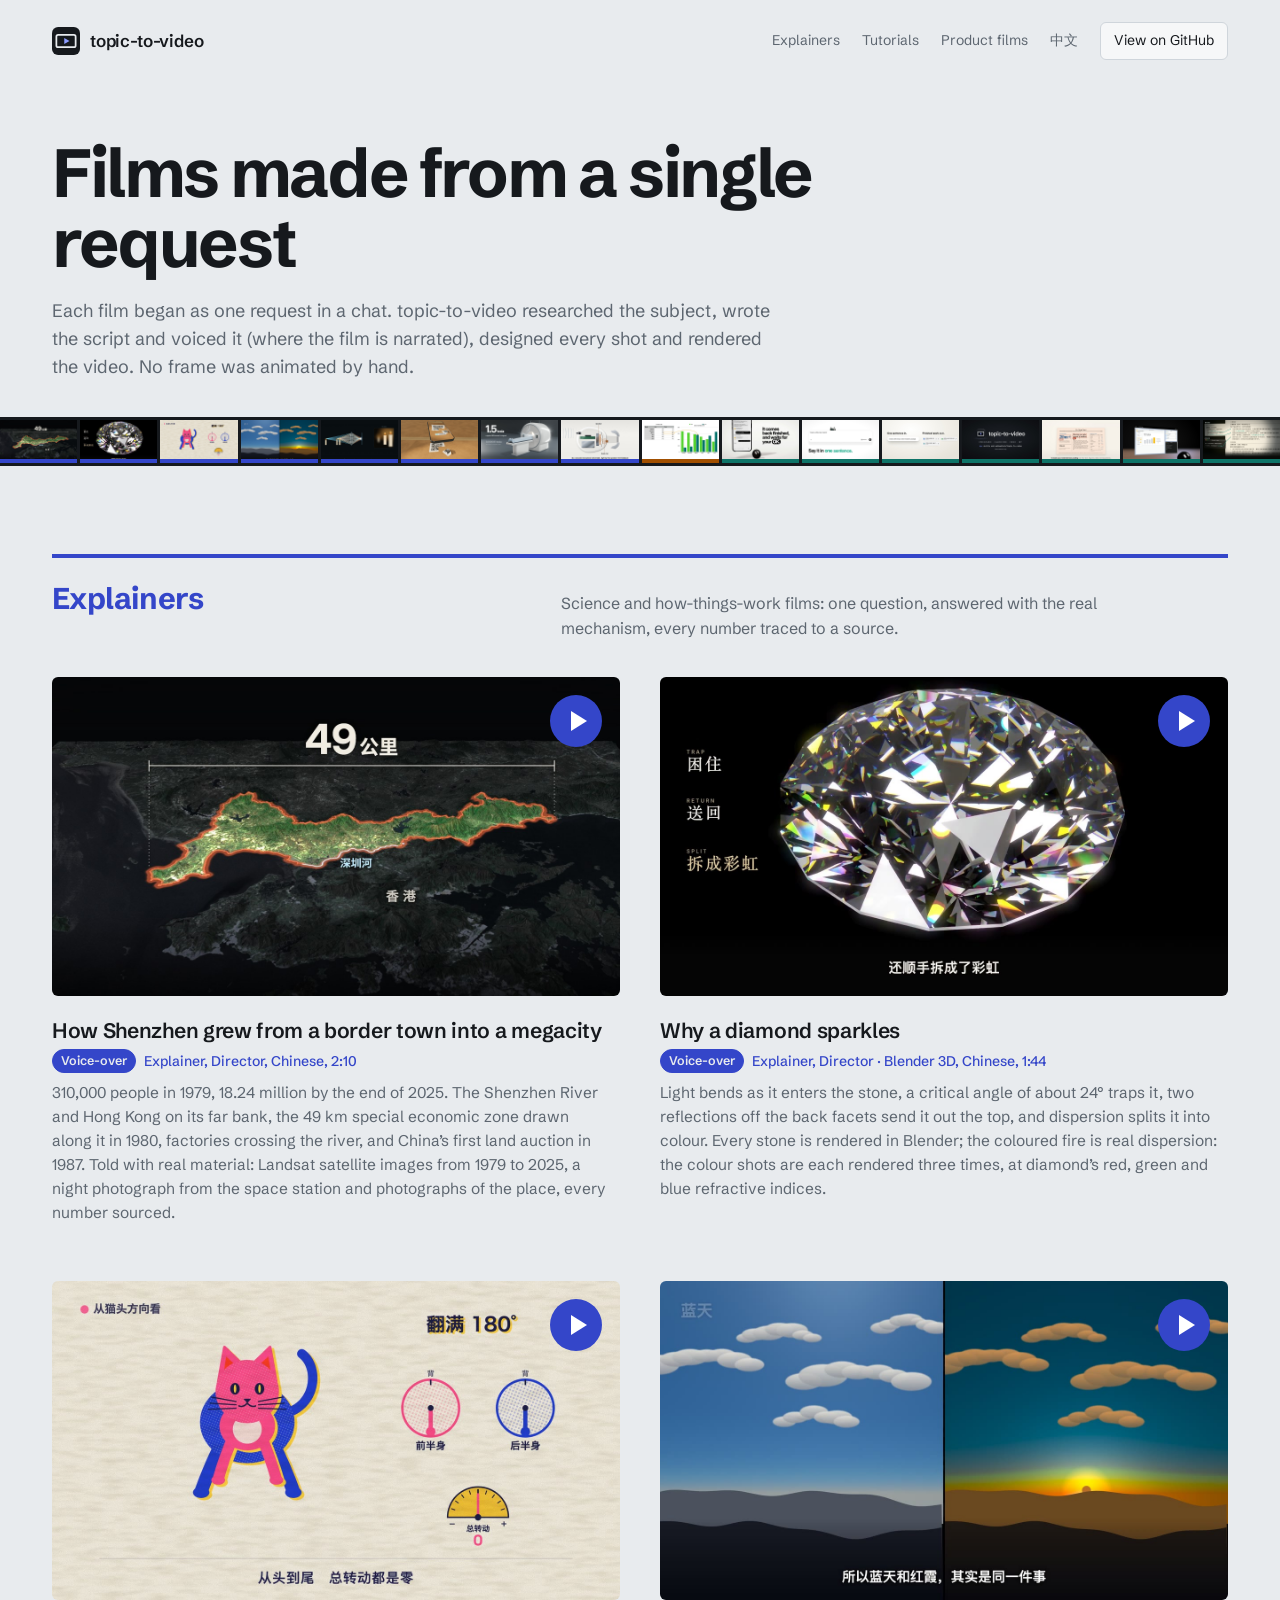
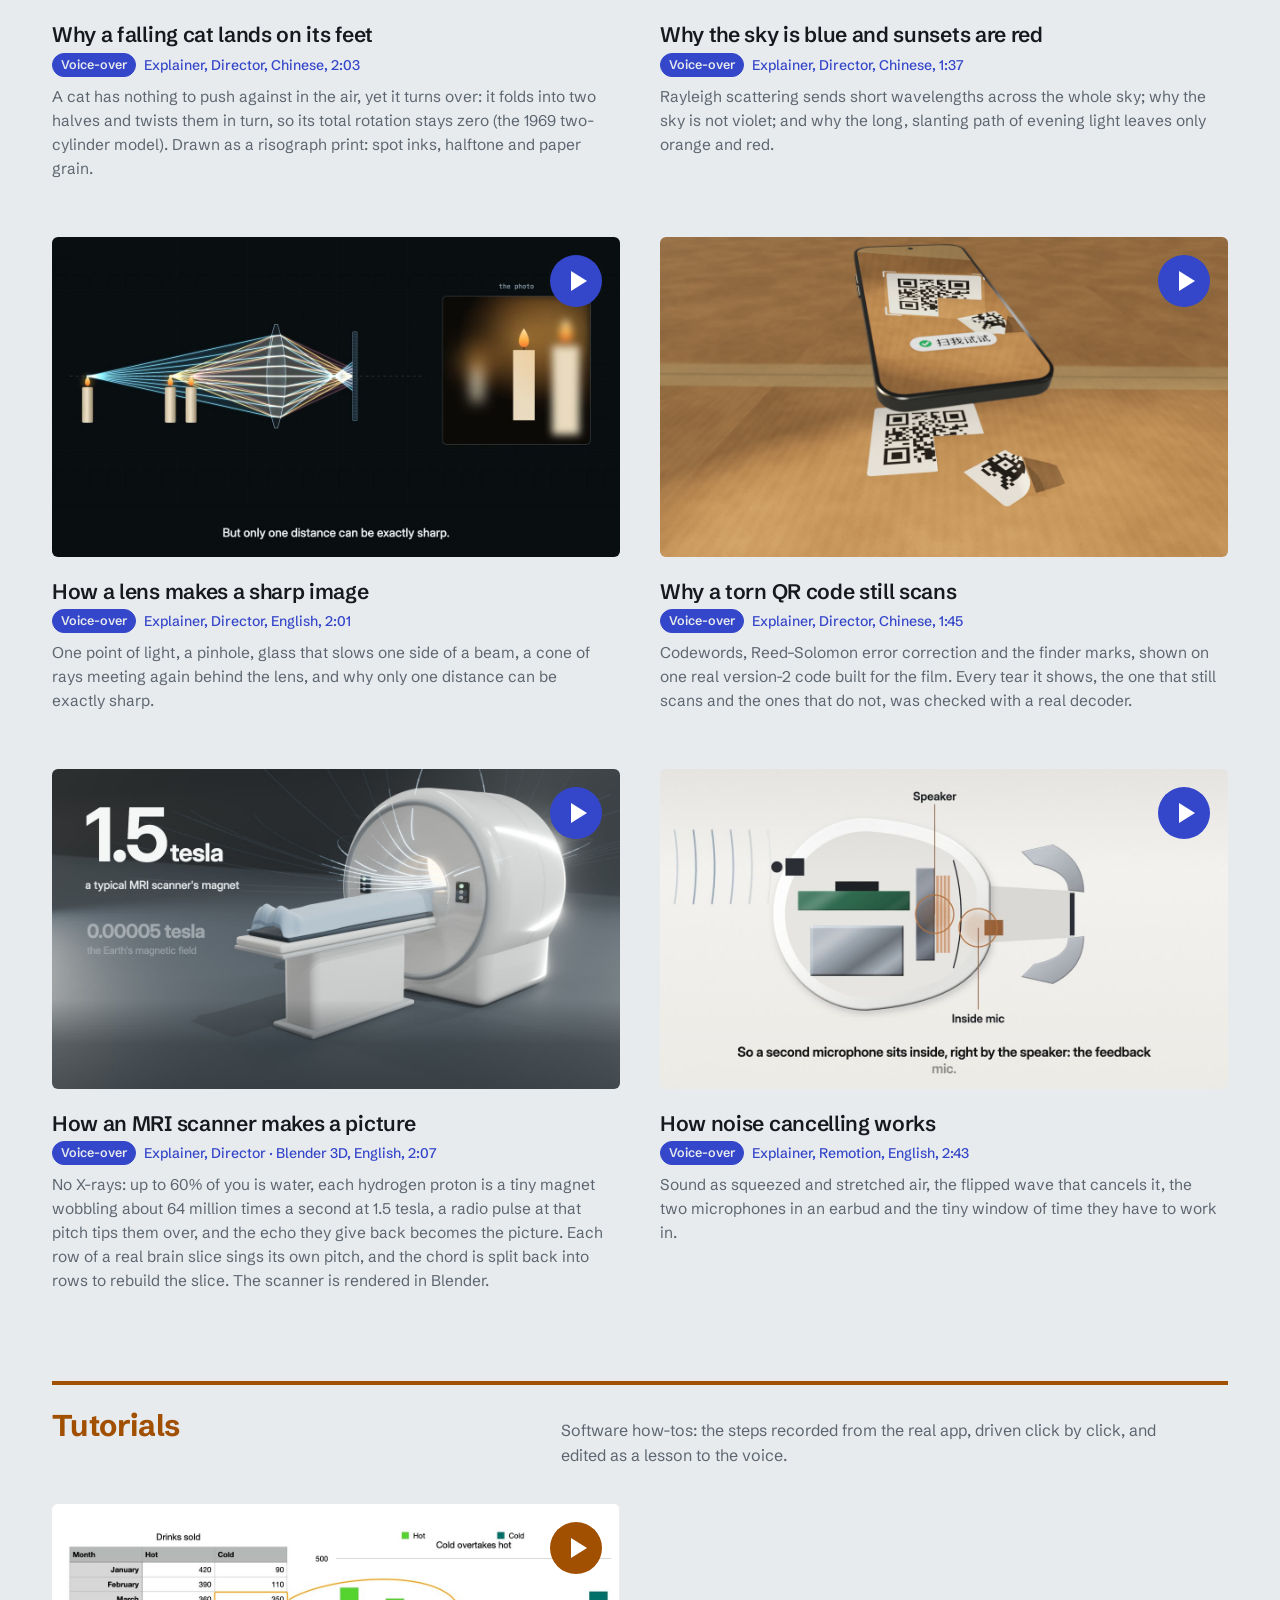
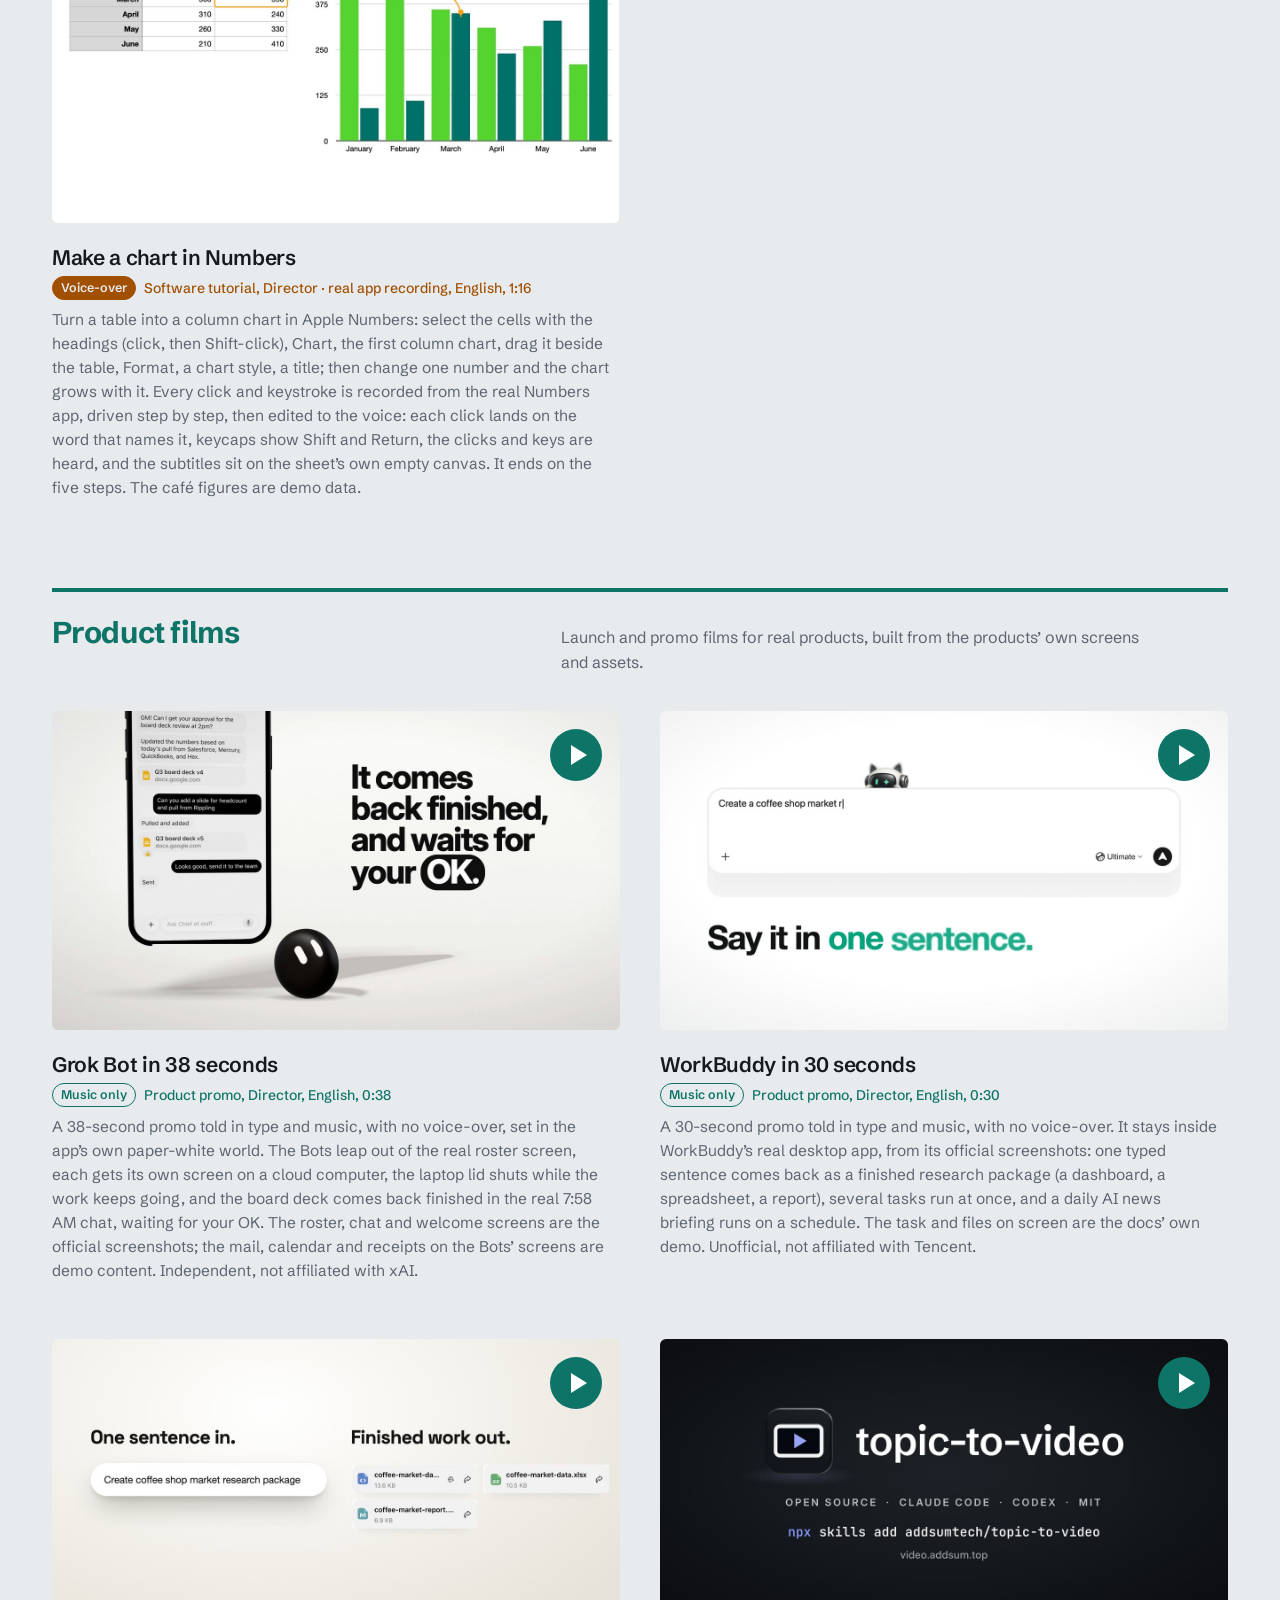
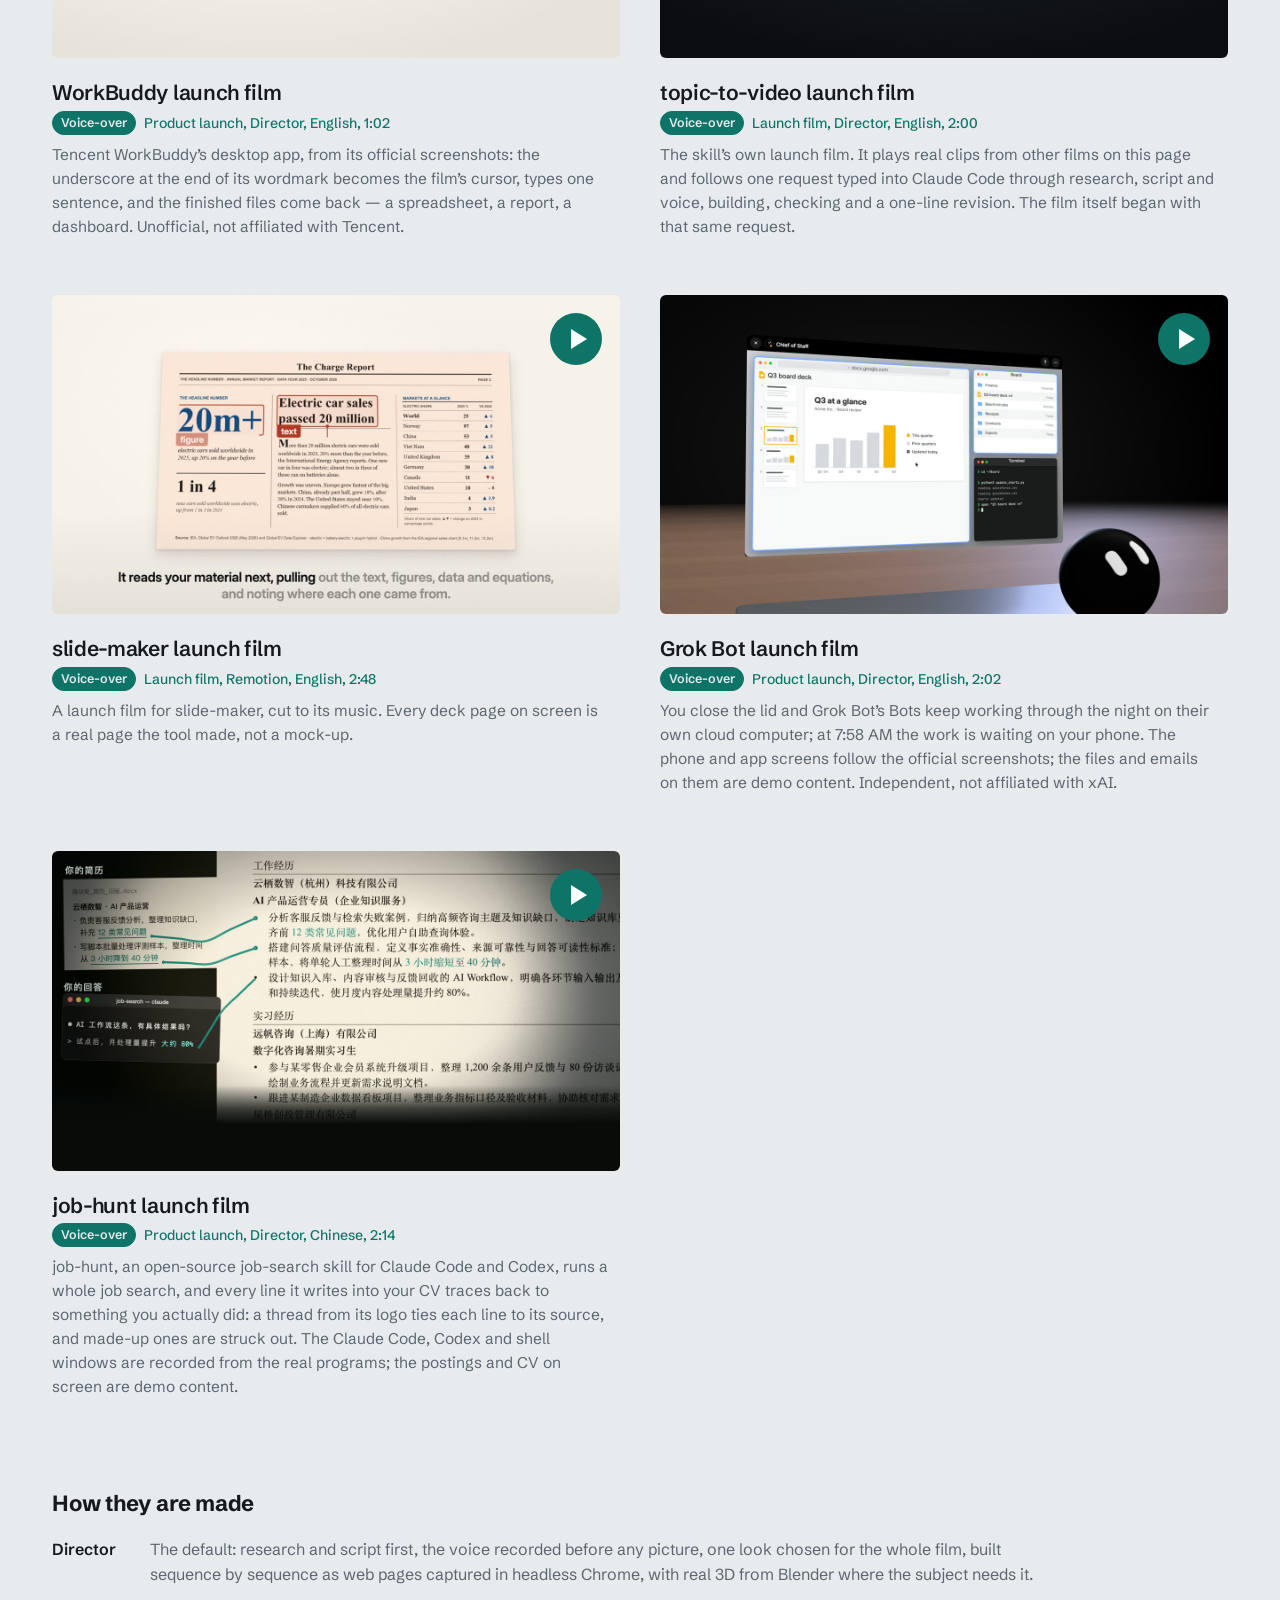
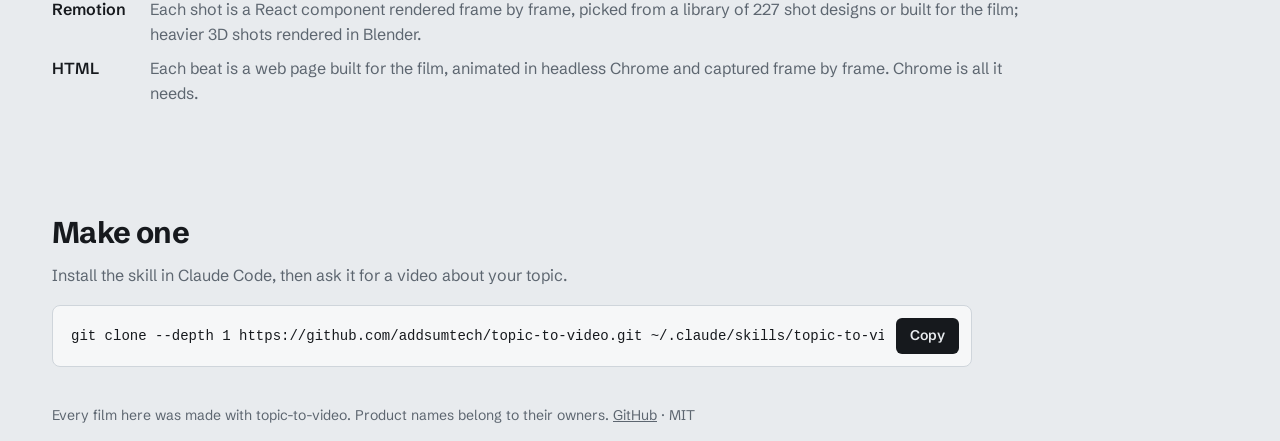
==== commit a2b3d953: "Grok Bot 38-second promo (type and music, no voice) A short promo made by the director path in the a" ====
--- a/index.html
+++ b/index.html
@@ -4,13 +4,13 @@
 <meta charset="utf-8">
 <meta name="viewport" content="width=device-width, initial-scale=1">
 <title>topic-to-video films</title>
-<meta name="description" content="15 short films made by topic-to-video, an AI skill that turns a topic into a narrated video.">
+<meta name="description" content="16 short films made by topic-to-video, an AI skill that turns a topic into a narrated video.">
 <link rel="canonical" href="https://video.addsum.top/">
 <link rel="alternate" hreflang="en" href="https://video.addsum.top/">
 <link rel="alternate" hreflang="zh-CN" href="https://video.addsum.top/cn/">
 <meta property="og:type" content="website">
 <meta property="og:title" content="topic-to-video films">
-<meta property="og:description" content="15 short films made by topic-to-video, an AI skill that turns a topic into a narrated video.">
+<meta property="og:description" content="16 short films made by topic-to-video, an AI skill that turns a topic into a narrated video.">
 <meta property="og:image" content="https://video.addsum.top/posters/shenzhen-border-town.jpg?v=d1630d3c">
 <meta name="twitter:card" content="summary_large_image">
 <link rel="icon" href="favicon.svg" type="image/svg+xml">
@@ -33,7 +33,7 @@
     <h1>Films made from a single request</h1>
     <p class="lede">Each film began as one request in a chat. topic-to-video researched the subject, wrote the script and voiced it (where the film is narrated), designed every shot and rendered the video. No frame was animated by hand.</p>
   </div>
-  <nav class="strip" aria-label="Films" style="--n: 15"><a class="frame explainer" href="#shenzhen-border-town" data-film="shenzhen-border-town" aria-label="Play: How Shenzhen grew from a border town into a megacity"><img src="posters/shenzhen-border-town.jpg?v=d1630d3c" alt="" width="1280" height="720" loading="eager"></a>
+  <nav class="strip" aria-label="Films" style="--n: 16"><a class="frame explainer" href="#shenzhen-border-town" data-film="shenzhen-border-town" aria-label="Play: How Shenzhen grew from a border town into a megacity"><img src="posters/shenzhen-border-town.jpg?v=d1630d3c" alt="" width="1280" height="720" loading="eager"></a>
 <a class="frame explainer" href="#diamond-sparkle-3d" data-film="diamond-sparkle-3d" aria-label="Play: Why a diamond sparkles"><img src="posters/diamond-sparkle-3d.jpg?v=61339767" alt="" width="1280" height="720" loading="eager"></a>
 <a class="frame explainer" href="#falling-cat" data-film="falling-cat" aria-label="Play: Why a falling cat lands on its feet"><img src="posters/falling-cat.jpg?v=310fdbe5" alt="" width="1280" height="720" loading="eager"></a>
 <a class="frame explainer" href="#sky-blue-sunset" data-film="sky-blue-sunset" aria-label="Play: Why the sky is blue and sunsets are red"><img src="posters/sky-blue-sunset.jpg?v=2c7e1d2c" alt="" width="1280" height="720" loading="eager"></a>
@@ -42,13 +42,14 @@
 <a class="frame explainer" href="#mri-explainer" data-film="mri-explainer" aria-label="Play: How an MRI scanner makes a picture"><img src="posters/mri-explainer.jpg?v=e1149588" alt="" width="1280" height="720" loading="eager"></a>
 <a class="frame explainer" href="#anc-headphones" data-film="anc-headphones" aria-label="Play: How noise cancelling works"><img src="posters/anc-headphones.jpg?v=d0423178" alt="" width="1280" height="720" loading="eager"></a>
 <a class="frame tutorial" href="#numbers-chart-tutorial" data-film="numbers-chart-tutorial" aria-label="Play: Make a chart in Numbers"><img src="posters/numbers-chart-tutorial.jpg?v=06f4d6e6" alt="" width="1280" height="720" loading="eager"></a>
+<a class="frame product" href="#grok-bot-promo-38s" data-film="grok-bot-promo-38s" aria-label="Play: Grok Bot in 38 seconds"><img src="posters/grok-bot-promo-38s.jpg?v=79ff604d" alt="" width="1280" height="720" loading="eager"></a>
 <a class="frame product" href="#workbuddy-promo-30s" data-film="workbuddy-promo-30s" aria-label="Play: WorkBuddy in 30 seconds"><img src="posters/workbuddy-promo-30s.jpg?v=bf23cd24" alt="" width="1280" height="720" loading="eager"></a>
 <a class="frame product" href="#workbuddy-promo" data-film="workbuddy-promo" aria-label="Play: WorkBuddy launch film"><img src="posters/workbuddy-promo.jpg?v=80ecd85a" alt="" width="1280" height="720" loading="eager"></a>
 <a class="frame product" href="#topic-to-video-promo" data-film="topic-to-video-promo" aria-label="Play: topic-to-video launch film"><img src="posters/topic-to-video-promo.jpg?v=ef1e4c8d" alt="" width="1280" height="720" loading="eager"></a>
 <a class="frame product" href="#slide-maker-promo" data-film="slide-maker-promo" aria-label="Play: slide-maker launch film"><img src="posters/slide-maker-promo.jpg?v=3827391f" alt="" width="1280" height="720" loading="eager"></a>
 <a class="frame product" href="#grok-bot-explainer" data-film="grok-bot-explainer" aria-label="Play: Grok Bot launch film"><img src="posters/grok-bot-explainer.jpg?v=2e505055" alt="" width="1280" height="720" loading="eager"></a>
 <a class="frame product" href="#job-hunt-promo" data-film="job-hunt-promo" aria-label="Play: job-hunt launch film"><img src="posters/job-hunt-promo.jpg?v=38662429" alt="" width="1280" height="720" loading="eager"></a></nav>
-  <div class="wrap"><section class="tier explainer" id="explainer" aria-labelledby="explainer-h"><div class="tier-head"><h2 id="explainer-h">Explainers</h2><p>Science and how-things-work films: one question, answered with the real mechanism, every number traced to a source.</p></div><div class="films"><article class="film" id="shenzhen-border-town"><button class="poster" type="button" data-film="shenzhen-border-town" aria-label="Play: How Shenzhen grew from a border town into a megacity"><img src="posters/shenzhen-border-town.jpg?v=d1630d3c" alt="" width="1280" height="720" loading="lazy"><span class="play" aria-hidden="true"></span></button><h3>How Shenzhen grew from a border town into a megacity</h3><p class="meta"><span class="tag voice">Voice-over</span>Explainer, Director, Chinese, 2:10</p><p class="note">310,000 people in 1979, 18.24 million by the end of 2025. The Shenzhen River and Hong Kong on its far bank, the 49 km special economic zone drawn along it in 1980, factories crossing the river, and China’s first land auction in 1987. Told with real material: Landsat satellite images from 1979 to 2025, a night photograph from the space station and photographs of the place, every number sourced.</p></article><article class="film" id="diamond-sparkle-3d"><button class="poster" type="button" data-film="diamond-sparkle-3d" aria-label="Play: Why a diamond sparkles"><img src="posters/diamond-sparkle-3d.jpg?v=61339767" alt="" width="1280" height="720" loading="lazy"><span class="play" aria-hidden="true"></span></button><h3>Why a diamond sparkles</h3><p class="meta"><span class="tag voice">Voice-over</span>Explainer, Director · Blender 3D, Chinese, 1:44</p><p class="note">Light bends as it enters the stone, a critical angle of about 24° traps it, two reflections off the back facets send it out the top, and dispersion splits it into colour. Every stone is rendered in Blender; the coloured fire is real dispersion: the colour shots are each rendered three times, at diamond’s red, green and blue refractive indices.</p></article><article class="film" id="falling-cat"><button class="poster" type="button" data-film="falling-cat" aria-label="Play: Why a falling cat lands on its feet"><img src="posters/falling-cat.jpg?v=310fdbe5" alt="" width="1280" height="720" loading="lazy"><span class="play" aria-hidden="true"></span></button><h3>Why a falling cat lands on its feet</h3><p class="meta"><span class="tag voice">Voice-over</span>Explainer, Director, Chinese, 2:03</p><p class="note">A cat has nothing to push against in the air, yet it turns over: it folds into two halves and twists them in turn, so its total rotation stays zero (the 1969 two-cylinder model). Drawn as a risograph print: spot inks, halftone and paper grain.</p></article><article class="film" id="sky-blue-sunset"><button class="poster" type="button" data-film="sky-blue-sunset" aria-label="Play: Why the sky is blue and sunsets are red"><img src="posters/sky-blue-sunset.jpg?v=2c7e1d2c" alt="" width="1280" height="720" loading="lazy"><span class="play" aria-hidden="true"></span></button><h3>Why the sky is blue and sunsets are red</h3><p class="meta"><span class="tag voice">Voice-over</span>Explainer, Director, Chinese, 1:37</p><p class="note">Rayleigh scattering sends short wavelengths across the whole sky; why the sky is not violet; and why the long, slanting path of evening light leaves only orange and red.</p></article><article class="film" id="camera-lens"><button class="poster" type="button" data-film="camera-lens" aria-label="Play: How a lens makes a sharp image"><img src="posters/camera-lens.jpg?v=a3ba185c" alt="" width="1280" height="720" loading="lazy"><span class="play" aria-hidden="true"></span></button><h3>How a lens makes a sharp image</h3><p class="meta"><span class="tag voice">Voice-over</span>Explainer, Director, English, 2:01</p><p class="note">One point of light, a pinhole, glass that slows one side of a beam, a cone of rays meeting again behind the lens, and why only one distance can be exactly sharp.</p></article><article class="film" id="qr-torn-corner"><button class="poster" type="button" data-film="qr-torn-corner" aria-label="Play: Why a torn QR code still scans"><img src="posters/qr-torn-corner.jpg?v=4c7e39ed" alt="" width="1280" height="720" loading="lazy"><span class="play" aria-hidden="true"></span></button><h3>Why a torn QR code still scans</h3><p class="meta"><span class="tag voice">Voice-over</span>Explainer, Director, Chinese, 1:45</p><p class="note">Codewords, Reed–Solomon error correction and the finder marks, shown on one real version-2 code built for the film. Every tear it shows, the one that still scans and the ones that do not, was checked with a real decoder.</p></article><article class="film" id="mri-explainer"><button class="poster" type="button" data-film="mri-explainer" aria-label="Play: How an MRI scanner makes a picture"><img src="posters/mri-explainer.jpg?v=e1149588" alt="" width="1280" height="720" loading="lazy"><span class="play" aria-hidden="true"></span></button><h3>How an MRI scanner makes a picture</h3><p class="meta"><span class="tag voice">Voice-over</span>Explainer, Director · Blender 3D, English, 2:07</p><p class="note">No X-rays: up to 60% of you is water, each hydrogen proton is a tiny magnet wobbling about 64 million times a second at 1.5 tesla, a radio pulse at that pitch tips them over, and the echo they give back becomes the picture. Each row of a real brain slice sings its own pitch, and the chord is split back into rows to rebuild the slice. The scanner is rendered in Blender.</p></article><article class="film" id="anc-headphones"><button class="poster" type="button" data-film="anc-headphones" aria-label="Play: How noise cancelling works"><img src="posters/anc-headphones.jpg?v=d0423178" alt="" width="1280" height="720" loading="lazy"><span class="play" aria-hidden="true"></span></button><h3>How noise cancelling works</h3><p class="meta"><span class="tag voice">Voice-over</span>Explainer, Remotion, English, 2:43</p><p class="note">Sound as squeezed and stretched air, the flipped wave that cancels it, the two microphones in an earbud and the tiny window of time they have to work in.</p></article></div></section><section class="tier tutorial" id="tutorial" aria-labelledby="tutorial-h"><div class="tier-head"><h2 id="tutorial-h">Tutorials</h2><p>Software how-tos: the steps recorded from the real app, driven click by click, and edited as a lesson to the voice.</p></div><div class="films"><article class="film" id="numbers-chart-tutorial"><button class="poster" type="button" data-film="numbers-chart-tutorial" aria-label="Play: Make a chart in Numbers"><img src="posters/numbers-chart-tutorial.jpg?v=06f4d6e6" alt="" width="1280" height="720" loading="lazy"><span class="play" aria-hidden="true"></span></button><h3>Make a chart in Numbers</h3><p class="meta"><span class="tag voice">Voice-over</span>Software tutorial, Director · real app recording, English, 1:16</p><p class="note">Turn a table into a column chart in Apple Numbers: select the cells with the headings (click, then Shift-click), Chart, the first column chart, drag it beside the table, Format, a chart style, a title; then change one number and the chart grows with it. Every click and keystroke is recorded from the real Numbers app, driven step by step, then edited to the voice: each click lands on the word that names it, keycaps show Shift and Return, the clicks and keys are heard, and the subtitles sit on the sheet’s own empty canvas. It ends on the five steps. The café figures are demo data.</p></article></div></section><section class="tier product" id="product" aria-labelledby="product-h"><div class="tier-head"><h2 id="product-h">Product films</h2><p>Launch and promo films for real products, built from the products’ own screens and assets.</p></div><div class="films"><article class="film" id="workbuddy-promo-30s"><button class="poster" type="button" data-film="workbuddy-promo-30s" aria-label="Play: WorkBuddy in 30 seconds"><img src="posters/workbuddy-promo-30s.jpg?v=bf23cd24" alt="" width="1280" height="720" loading="lazy"><span class="play" aria-hidden="true"></span></button><h3>WorkBuddy in 30 seconds</h3><p class="meta"><span class="tag music">Music only</span>Product promo, Director, English, 0:30</p><p class="note">A 30-second promo told in type and music, with no voice-over. It stays inside WorkBuddy’s real desktop app, from its official screenshots: one typed sentence comes back as a finished research package (a dashboard, a spreadsheet, a report), several tasks run at once, and a daily AI news briefing runs on a schedule. The task and files on screen are the docs’ own demo. Unofficial, not affiliated with Tencent.</p></article><article class="film" id="workbuddy-promo"><button class="poster" type="button" data-film="workbuddy-promo" aria-label="Play: WorkBuddy launch film"><img src="posters/workbuddy-promo.jpg?v=80ecd85a" alt="" width="1280" height="720" loading="lazy"><span class="play" aria-hidden="true"></span></button><h3>WorkBuddy launch film</h3><p class="meta"><span class="tag voice">Voice-over</span>Product launch, Director, English, 1:02</p><p class="note">Tencent WorkBuddy’s desktop app, from its official screenshots: the underscore at the end of its wordmark becomes the film’s cursor, types one sentence, and the finished files come back — a spreadsheet, a report, a dashboard. Unofficial, not affiliated with Tencent.</p></article><article class="film" id="topic-to-video-promo"><button class="poster" type="button" data-film="topic-to-video-promo" aria-label="Play: topic-to-video launch film"><img src="posters/topic-to-video-promo.jpg?v=ef1e4c8d" alt="" width="1280" height="720" loading="lazy"><span class="play" aria-hidden="true"></span></button><h3>topic-to-video launch film</h3><p class="meta"><span class="tag voice">Voice-over</span>Launch film, Director, English, 2:00</p><p class="note">The skill’s own launch film. It plays real clips from other films on this page and follows one request typed into Claude Code through research, script and voice, building, checking and a one-line revision. The film itself began with that same request.</p></article><article class="film" id="slide-maker-promo"><button class="poster" type="button" data-film="slide-maker-promo" aria-label="Play: slide-maker launch film"><img src="posters/slide-maker-promo.jpg?v=3827391f" alt="" width="1280" height="720" loading="lazy"><span class="play" aria-hidden="true"></span></button><h3>slide-maker launch film</h3><p class="meta"><span class="tag voice">Voice-over</span>Launch film, Remotion, English, 2:48</p><p class="note">A launch film for slide-maker, cut to its music. Every deck page on screen is a real page the tool made, not a mock-up.</p></article><article class="film" id="grok-bot-explainer"><button class="poster" type="button" data-film="grok-bot-explainer" aria-label="Play: Grok Bot launch film"><img src="posters/grok-bot-explainer.jpg?v=2e505055" alt="" width="1280" height="720" loading="lazy"><span class="play" aria-hidden="true"></span></button><h3>Grok Bot launch film</h3><p class="meta"><span class="tag voice">Voice-over</span>Product launch, Director, English, 2:02</p><p class="note">You close the lid and Grok Bot’s Bots keep working through the night on their own cloud computer; at 7:58 AM the work is waiting on your phone. The phone and app screens follow the official screenshots; the files and emails on them are demo content. Independent, not affiliated with xAI.</p></article><article class="film" id="job-hunt-promo"><button class="poster" type="button" data-film="job-hunt-promo" aria-label="Play: job-hunt launch film"><img src="posters/job-hunt-promo.jpg?v=38662429" alt="" width="1280" height="720" loading="lazy"><span class="play" aria-hidden="true"></span></button><h3>job-hunt launch film</h3><p class="meta"><span class="tag voice">Voice-over</span>Product launch, Director, Chinese, 2:14</p><p class="note">job-hunt, an open-source job-search skill for Claude Code and Codex, runs a whole job search, and every line it writes into your CV traces back to something you actually did: a thread from its logo ties each line to its source, and made-up ones are struck out. The Claude Code, Codex and shell windows are recorded from the real programs; the postings and CV on screen are demo content.</p></article></div></section></div>
+  <div class="wrap"><section class="tier explainer" id="explainer" aria-labelledby="explainer-h"><div class="tier-head"><h2 id="explainer-h">Explainers</h2><p>Science and how-things-work films: one question, answered with the real mechanism, every number traced to a source.</p></div><div class="films"><article class="film" id="shenzhen-border-town"><button class="poster" type="button" data-film="shenzhen-border-town" aria-label="Play: How Shenzhen grew from a border town into a megacity"><img src="posters/shenzhen-border-town.jpg?v=d1630d3c" alt="" width="1280" height="720" loading="lazy"><span class="play" aria-hidden="true"></span></button><h3>How Shenzhen grew from a border town into a megacity</h3><p class="meta"><span class="tag voice">Voice-over</span>Explainer, Director, Chinese, 2:10</p><p class="note">310,000 people in 1979, 18.24 million by the end of 2025. The Shenzhen River and Hong Kong on its far bank, the 49 km special economic zone drawn along it in 1980, factories crossing the river, and China’s first land auction in 1987. Told with real material: Landsat satellite images from 1979 to 2025, a night photograph from the space station and photographs of the place, every number sourced.</p></article><article class="film" id="diamond-sparkle-3d"><button class="poster" type="button" data-film="diamond-sparkle-3d" aria-label="Play: Why a diamond sparkles"><img src="posters/diamond-sparkle-3d.jpg?v=61339767" alt="" width="1280" height="720" loading="lazy"><span class="play" aria-hidden="true"></span></button><h3>Why a diamond sparkles</h3><p class="meta"><span class="tag voice">Voice-over</span>Explainer, Director · Blender 3D, Chinese, 1:44</p><p class="note">Light bends as it enters the stone, a critical angle of about 24° traps it, two reflections off the back facets send it out the top, and dispersion splits it into colour. Every stone is rendered in Blender; the coloured fire is real dispersion: the colour shots are each rendered three times, at diamond’s red, green and blue refractive indices.</p></article><article class="film" id="falling-cat"><button class="poster" type="button" data-film="falling-cat" aria-label="Play: Why a falling cat lands on its feet"><img src="posters/falling-cat.jpg?v=310fdbe5" alt="" width="1280" height="720" loading="lazy"><span class="play" aria-hidden="true"></span></button><h3>Why a falling cat lands on its feet</h3><p class="meta"><span class="tag voice">Voice-over</span>Explainer, Director, Chinese, 2:03</p><p class="note">A cat has nothing to push against in the air, yet it turns over: it folds into two halves and twists them in turn, so its total rotation stays zero (the 1969 two-cylinder model). Drawn as a risograph print: spot inks, halftone and paper grain.</p></article><article class="film" id="sky-blue-sunset"><button class="poster" type="button" data-film="sky-blue-sunset" aria-label="Play: Why the sky is blue and sunsets are red"><img src="posters/sky-blue-sunset.jpg?v=2c7e1d2c" alt="" width="1280" height="720" loading="lazy"><span class="play" aria-hidden="true"></span></button><h3>Why the sky is blue and sunsets are red</h3><p class="meta"><span class="tag voice">Voice-over</span>Explainer, Director, Chinese, 1:37</p><p class="note">Rayleigh scattering sends short wavelengths across the whole sky; why the sky is not violet; and why the long, slanting path of evening light leaves only orange and red.</p></article><article class="film" id="camera-lens"><button class="poster" type="button" data-film="camera-lens" aria-label="Play: How a lens makes a sharp image"><img src="posters/camera-lens.jpg?v=a3ba185c" alt="" width="1280" height="720" loading="lazy"><span class="play" aria-hidden="true"></span></button><h3>How a lens makes a sharp image</h3><p class="meta"><span class="tag voice">Voice-over</span>Explainer, Director, English, 2:01</p><p class="note">One point of light, a pinhole, glass that slows one side of a beam, a cone of rays meeting again behind the lens, and why only one distance can be exactly sharp.</p></article><article class="film" id="qr-torn-corner"><button class="poster" type="button" data-film="qr-torn-corner" aria-label="Play: Why a torn QR code still scans"><img src="posters/qr-torn-corner.jpg?v=4c7e39ed" alt="" width="1280" height="720" loading="lazy"><span class="play" aria-hidden="true"></span></button><h3>Why a torn QR code still scans</h3><p class="meta"><span class="tag voice">Voice-over</span>Explainer, Director, Chinese, 1:45</p><p class="note">Codewords, Reed–Solomon error correction and the finder marks, shown on one real version-2 code built for the film. Every tear it shows, the one that still scans and the ones that do not, was checked with a real decoder.</p></article><article class="film" id="mri-explainer"><button class="poster" type="button" data-film="mri-explainer" aria-label="Play: How an MRI scanner makes a picture"><img src="posters/mri-explainer.jpg?v=e1149588" alt="" width="1280" height="720" loading="lazy"><span class="play" aria-hidden="true"></span></button><h3>How an MRI scanner makes a picture</h3><p class="meta"><span class="tag voice">Voice-over</span>Explainer, Director · Blender 3D, English, 2:07</p><p class="note">No X-rays: up to 60% of you is water, each hydrogen proton is a tiny magnet wobbling about 64 million times a second at 1.5 tesla, a radio pulse at that pitch tips them over, and the echo they give back becomes the picture. Each row of a real brain slice sings its own pitch, and the chord is split back into rows to rebuild the slice. The scanner is rendered in Blender.</p></article><article class="film" id="anc-headphones"><button class="poster" type="button" data-film="anc-headphones" aria-label="Play: How noise cancelling works"><img src="posters/anc-headphones.jpg?v=d0423178" alt="" width="1280" height="720" loading="lazy"><span class="play" aria-hidden="true"></span></button><h3>How noise cancelling works</h3><p class="meta"><span class="tag voice">Voice-over</span>Explainer, Remotion, English, 2:43</p><p class="note">Sound as squeezed and stretched air, the flipped wave that cancels it, the two microphones in an earbud and the tiny window of time they have to work in.</p></article></div></section><section class="tier tutorial" id="tutorial" aria-labelledby="tutorial-h"><div class="tier-head"><h2 id="tutorial-h">Tutorials</h2><p>Software how-tos: the steps recorded from the real app, driven click by click, and edited as a lesson to the voice.</p></div><div class="films"><article class="film" id="numbers-chart-tutorial"><button class="poster" type="button" data-film="numbers-chart-tutorial" aria-label="Play: Make a chart in Numbers"><img src="posters/numbers-chart-tutorial.jpg?v=06f4d6e6" alt="" width="1280" height="720" loading="lazy"><span class="play" aria-hidden="true"></span></button><h3>Make a chart in Numbers</h3><p class="meta"><span class="tag voice">Voice-over</span>Software tutorial, Director · real app recording, English, 1:16</p><p class="note">Turn a table into a column chart in Apple Numbers: select the cells with the headings (click, then Shift-click), Chart, the first column chart, drag it beside the table, Format, a chart style, a title; then change one number and the chart grows with it. Every click and keystroke is recorded from the real Numbers app, driven step by step, then edited to the voice: each click lands on the word that names it, keycaps show Shift and Return, the clicks and keys are heard, and the subtitles sit on the sheet’s own empty canvas. It ends on the five steps. The café figures are demo data.</p></article></div></section><section class="tier product" id="product" aria-labelledby="product-h"><div class="tier-head"><h2 id="product-h">Product films</h2><p>Launch and promo films for real products, built from the products’ own screens and assets.</p></div><div class="films"><article class="film" id="grok-bot-promo-38s"><button class="poster" type="button" data-film="grok-bot-promo-38s" aria-label="Play: Grok Bot in 38 seconds"><img src="posters/grok-bot-promo-38s.jpg?v=79ff604d" alt="" width="1280" height="720" loading="lazy"><span class="play" aria-hidden="true"></span></button><h3>Grok Bot in 38 seconds</h3><p class="meta"><span class="tag music">Music only</span>Product promo, Director, English, 0:38</p><p class="note">A 38-second promo told in type and music, with no voice-over, set in the app’s own paper-white world. The Bots leap out of the real roster screen, each gets its own screen on a cloud computer, the laptop lid shuts while the work keeps going, and the board deck comes back finished in the real 7:58 AM chat, waiting for your OK. The roster, chat and welcome screens are the official screenshots; the mail, calendar and receipts on the Bots’ screens are demo content. Independent, not affiliated with xAI.</p></article><article class="film" id="workbuddy-promo-30s"><button class="poster" type="button" data-film="workbuddy-promo-30s" aria-label="Play: WorkBuddy in 30 seconds"><img src="posters/workbuddy-promo-30s.jpg?v=bf23cd24" alt="" width="1280" height="720" loading="lazy"><span class="play" aria-hidden="true"></span></button><h3>WorkBuddy in 30 seconds</h3><p class="meta"><span class="tag music">Music only</span>Product promo, Director, English, 0:30</p><p class="note">A 30-second promo told in type and music, with no voice-over. It stays inside WorkBuddy’s real desktop app, from its official screenshots: one typed sentence comes back as a finished research package (a dashboard, a spreadsheet, a report), several tasks run at once, and a daily AI news briefing runs on a schedule. The task and files on screen are the docs’ own demo. Unofficial, not affiliated with Tencent.</p></article><article class="film" id="workbuddy-promo"><button class="poster" type="button" data-film="workbuddy-promo" aria-label="Play: WorkBuddy launch film"><img src="posters/workbuddy-promo.jpg?v=80ecd85a" alt="" width="1280" height="720" loading="lazy"><span class="play" aria-hidden="true"></span></button><h3>WorkBuddy launch film</h3><p class="meta"><span class="tag voice">Voice-over</span>Product launch, Director, English, 1:02</p><p class="note">Tencent WorkBuddy’s desktop app, from its official screenshots: the underscore at the end of its wordmark becomes the film’s cursor, types one sentence, and the finished files come back — a spreadsheet, a report, a dashboard. Unofficial, not affiliated with Tencent.</p></article><article class="film" id="topic-to-video-promo"><button class="poster" type="button" data-film="topic-to-video-promo" aria-label="Play: topic-to-video launch film"><img src="posters/topic-to-video-promo.jpg?v=ef1e4c8d" alt="" width="1280" height="720" loading="lazy"><span class="play" aria-hidden="true"></span></button><h3>topic-to-video launch film</h3><p class="meta"><span class="tag voice">Voice-over</span>Launch film, Director, English, 2:00</p><p class="note">The skill’s own launch film. It plays real clips from other films on this page and follows one request typed into Claude Code through research, script and voice, building, checking and a one-line revision. The film itself began with that same request.</p></article><article class="film" id="slide-maker-promo"><button class="poster" type="button" data-film="slide-maker-promo" aria-label="Play: slide-maker launch film"><img src="posters/slide-maker-promo.jpg?v=3827391f" alt="" width="1280" height="720" loading="lazy"><span class="play" aria-hidden="true"></span></button><h3>slide-maker launch film</h3><p class="meta"><span class="tag voice">Voice-over</span>Launch film, Remotion, English, 2:48</p><p class="note">A launch film for slide-maker, cut to its music. Every deck page on screen is a real page the tool made, not a mock-up.</p></article><article class="film" id="grok-bot-explainer"><button class="poster" type="button" data-film="grok-bot-explainer" aria-label="Play: Grok Bot launch film"><img src="posters/grok-bot-explainer.jpg?v=2e505055" alt="" width="1280" height="720" loading="lazy"><span class="play" aria-hidden="true"></span></button><h3>Grok Bot launch film</h3><p class="meta"><span class="tag voice">Voice-over</span>Product launch, Director, English, 2:02</p><p class="note">You close the lid and Grok Bot’s Bots keep working through the night on their own cloud computer; at 7:58 AM the work is waiting on your phone. The phone and app screens follow the official screenshots; the files and emails on them are demo content. Independent, not affiliated with xAI.</p></article><article class="film" id="job-hunt-promo"><button class="poster" type="button" data-film="job-hunt-promo" aria-label="Play: job-hunt launch film"><img src="posters/job-hunt-promo.jpg?v=38662429" alt="" width="1280" height="720" loading="lazy"><span class="play" aria-hidden="true"></span></button><h3>job-hunt launch film</h3><p class="meta"><span class="tag voice">Voice-over</span>Product launch, Director, Chinese, 2:14</p><p class="note">job-hunt, an open-source job-search skill for Claude Code and Codex, runs a whole job search, and every line it writes into your CV traces back to something you actually did: a thread from its logo ties each line to its source, and made-up ones are struck out. The Claude Code, Codex and shell windows are recorded from the real programs; the postings and CV on screen are demo content.</p></article></div></section></div>
   <section class="how wrap" aria-labelledby="how-h">
     <h2 id="how-h">How they are made</h2>
     <dl><dt>Director</dt><dd>The default: research and script first, the voice recorded before any picture, one look chosen for the whole film, built sequence by sequence as web pages captured in headless Chrome, with real 3D from Blender where the subject needs it.</dd><dt>Remotion</dt><dd>Each shot is a React component rendered frame by frame, picked from a library of 227 shot designs or built for the film; heavier 3D shots rendered in Blender.</dd><dt>HTML</dt><dd>Each beat is a web page built for the film, animated in headless Chrome and captured frame by frame. Chrome is all it needs.</dd></dl>
@@ -65,7 +66,7 @@
   <div class="caption"><h2 id="player-title"></h2><p></p>
   <button type="button" class="close">Close</button></div>
 </dialog>
-<script>window.FILMS = {"shenzhen-border-town": {"title": "How Shenzhen grew from a border town into a megacity", "note": "310,000 people in 1979, 18.24 million by the end of 2025. The Shenzhen River and Hong Kong on its far bank, the 49 km special economic zone drawn along it in 1980, factories crossing the river, and China’s first land auction in 1987. Told with real material: Landsat satellite images from 1979 to 2025, a night photograph from the space station and photographs of the place, every number sourced.", "src": "films/shenzhen-border-town.mp4?v=1897809a", "poster": "posters/shenzhen-border-town.jpg?v=d1630d3c"}, "diamond-sparkle-3d": {"title": "Why a diamond sparkles", "note": "Light bends as it enters the stone, a critical angle of about 24° traps it, two reflections off the back facets send it out the top, and dispersion splits it into colour. Every stone is rendered in Blender; the coloured fire is real dispersion: the colour shots are each rendered three times, at diamond’s red, green and blue refractive indices.", "src": "films/diamond-sparkle-3d.mp4?v=d024de92", "poster": "posters/diamond-sparkle-3d.jpg?v=61339767"}, "falling-cat": {"title": "Why a falling cat lands on its feet", "note": "A cat has nothing to push against in the air, yet it turns over: it folds into two halves and twists them in turn, so its total rotation stays zero (the 1969 two-cylinder model). Drawn as a risograph print: spot inks, halftone and paper grain.", "src": "films/falling-cat.mp4?v=8da2a61b", "poster": "posters/falling-cat.jpg?v=310fdbe5"}, "sky-blue-sunset": {"title": "Why the sky is blue and sunsets are red", "note": "Rayleigh scattering sends short wavelengths across the whole sky; why the sky is not violet; and why the long, slanting path of evening light leaves only orange and red.", "src": "films/sky-blue-sunset.mp4?v=1abcbdfa", "poster": "posters/sky-blue-sunset.jpg?v=2c7e1d2c"}, "camera-lens": {"title": "How a lens makes a sharp image", "note": "One point of light, a pinhole, glass that slows one side of a beam, a cone of rays meeting again behind the lens, and why only one distance can be exactly sharp.", "src": "films/camera-lens.mp4?v=78d76470", "poster": "posters/camera-lens.jpg?v=a3ba185c"}, "qr-torn-corner": {"title": "Why a torn QR code still scans", "note": "Codewords, Reed–Solomon error correction and the finder marks, shown on one real version-2 code built for the film. Every tear it shows, the one that still scans and the ones that do not, was checked with a real decoder.", "src": "films/qr-torn-corner.mp4?v=53596d59", "poster": "posters/qr-torn-corner.jpg?v=4c7e39ed"}, "mri-explainer": {"title": "How an MRI scanner makes a picture", "note": "No X-rays: up to 60% of you is water, each hydrogen proton is a tiny magnet wobbling about 64 million times a second at 1.5 tesla, a radio pulse at that pitch tips them over, and the echo they give back becomes the picture. Each row of a real brain slice sings its own pitch, and the chord is split back into rows to rebuild the slice. The scanner is rendered in Blender.", "src": "films/mri-explainer.mp4?v=69eb5b3f", "poster": "posters/mri-explainer.jpg?v=e1149588"}, "anc-headphones": {"title": "How noise cancelling works", "note": "Sound as squeezed and stretched air, the flipped wave that cancels it, the two microphones in an earbud and the tiny window of time they have to work in.", "src": "films/anc-headphones.mp4?v=1efedce9", "poster": "posters/anc-headphones.jpg?v=d0423178"}, "numbers-chart-tutorial": {"title": "Make a chart in Numbers", "note": "Turn a table into a column chart in Apple Numbers: select the cells with the headings (click, then Shift-click), Chart, the first column chart, drag it beside the table, Format, a chart style, a title; then change one number and the chart grows with it. Every click and keystroke is recorded from the real Numbers app, driven step by step, then edited to the voice: each click lands on the word that names it, keycaps show Shift and Return, the clicks and keys are heard, and the subtitles sit on the sheet’s own empty canvas. It ends on the five steps. The café figures are demo data.", "src": "films/numbers-chart-tutorial.mp4?v=53b77726", "poster": "posters/numbers-chart-tutorial.jpg?v=06f4d6e6"}, "workbuddy-promo-30s": {"title": "WorkBuddy in 30 seconds", "note": "A 30-second promo told in type and music, with no voice-over. It stays inside WorkBuddy’s real desktop app, from its official screenshots: one typed sentence comes back as a finished research package (a dashboard, a spreadsheet, a report), several tasks run at once, and a daily AI news briefing runs on a schedule. The task and files on screen are the docs’ own demo. Unofficial, not affiliated with Tencent.", "src": "films/workbuddy-promo-30s.mp4?v=dd73f4c9", "poster": "posters/workbuddy-promo-30s.jpg?v=bf23cd24"}, "workbuddy-promo": {"title": "WorkBuddy launch film", "note": "Tencent WorkBuddy’s desktop app, from its official screenshots: the underscore at the end of its wordmark becomes the film’s cursor, types one sentence, and the finished files come back — a spreadsheet, a report, a dashboard. Unofficial, not affiliated with Tencent.", "src": "films/workbuddy-promo.mp4?v=c67adeae", "poster": "posters/workbuddy-promo.jpg?v=80ecd85a"}, "topic-to-video-promo": {"title": "topic-to-video launch film", "note": "The skill’s own launch film. It plays real clips from other films on this page and follows one request typed into Claude Code through research, script and voice, building, checking and a one-line revision. The film itself began with that same request.", "src": "films/topic-to-video-promo.mp4?v=ed03a1b8", "poster": "posters/topic-to-video-promo.jpg?v=ef1e4c8d"}, "slide-maker-promo": {"title": "slide-maker launch film", "note": "A launch film for slide-maker, cut to its music. Every deck page on screen is a real page the tool made, not a mock-up.", "src": "films/slide-maker-promo.mp4?v=7106f4c9", "poster": "posters/slide-maker-promo.jpg?v=3827391f"}, "grok-bot-explainer": {"title": "Grok Bot launch film", "note": "You close the lid and Grok Bot’s Bots keep working through the night on their own cloud computer; at 7:58 AM the work is waiting on your phone. The phone and app screens follow the official screenshots; the files and emails on them are demo content. Independent, not affiliated with xAI.", "src": "films/grok-bot-explainer.mp4?v=8d29406d", "poster": "posters/grok-bot-explainer.jpg?v=2e505055"}, "job-hunt-promo": {"title": "job-hunt launch film", "note": "job-hunt, an open-source job-search skill for Claude Code and Codex, runs a whole job search, and every line it writes into your CV traces back to something you actually did: a thread from its logo ties each line to its source, and made-up ones are struck out. The Claude Code, Codex and shell windows are recorded from the real programs; the postings and CV on screen are demo content.", "src": "films/job-hunt-promo.mp4?v=a214367b", "poster": "posters/job-hunt-promo.jpg?v=38662429"}};</script>
+<script>window.FILMS = {"shenzhen-border-town": {"title": "How Shenzhen grew from a border town into a megacity", "note": "310,000 people in 1979, 18.24 million by the end of 2025. The Shenzhen River and Hong Kong on its far bank, the 49 km special economic zone drawn along it in 1980, factories crossing the river, and China’s first land auction in 1987. Told with real material: Landsat satellite images from 1979 to 2025, a night photograph from the space station and photographs of the place, every number sourced.", "src": "films/shenzhen-border-town.mp4?v=1897809a", "poster": "posters/shenzhen-border-town.jpg?v=d1630d3c"}, "diamond-sparkle-3d": {"title": "Why a diamond sparkles", "note": "Light bends as it enters the stone, a critical angle of about 24° traps it, two reflections off the back facets send it out the top, and dispersion splits it into colour. Every stone is rendered in Blender; the coloured fire is real dispersion: the colour shots are each rendered three times, at diamond’s red, green and blue refractive indices.", "src": "films/diamond-sparkle-3d.mp4?v=d024de92", "poster": "posters/diamond-sparkle-3d.jpg?v=61339767"}, "falling-cat": {"title": "Why a falling cat lands on its feet", "note": "A cat has nothing to push against in the air, yet it turns over: it folds into two halves and twists them in turn, so its total rotation stays zero (the 1969 two-cylinder model). Drawn as a risograph print: spot inks, halftone and paper grain.", "src": "films/falling-cat.mp4?v=8da2a61b", "poster": "posters/falling-cat.jpg?v=310fdbe5"}, "sky-blue-sunset": {"title": "Why the sky is blue and sunsets are red", "note": "Rayleigh scattering sends short wavelengths across the whole sky; why the sky is not violet; and why the long, slanting path of evening light leaves only orange and red.", "src": "films/sky-blue-sunset.mp4?v=1abcbdfa", "poster": "posters/sky-blue-sunset.jpg?v=2c7e1d2c"}, "camera-lens": {"title": "How a lens makes a sharp image", "note": "One point of light, a pinhole, glass that slows one side of a beam, a cone of rays meeting again behind the lens, and why only one distance can be exactly sharp.", "src": "films/camera-lens.mp4?v=78d76470", "poster": "posters/camera-lens.jpg?v=a3ba185c"}, "qr-torn-corner": {"title": "Why a torn QR code still scans", "note": "Codewords, Reed–Solomon error correction and the finder marks, shown on one real version-2 code built for the film. Every tear it shows, the one that still scans and the ones that do not, was checked with a real decoder.", "src": "films/qr-torn-corner.mp4?v=53596d59", "poster": "posters/qr-torn-corner.jpg?v=4c7e39ed"}, "mri-explainer": {"title": "How an MRI scanner makes a picture", "note": "No X-rays: up to 60% of you is water, each hydrogen proton is a tiny magnet wobbling about 64 million times a second at 1.5 tesla, a radio pulse at that pitch tips them over, and the echo they give back becomes the picture. Each row of a real brain slice sings its own pitch, and the chord is split back into rows to rebuild the slice. The scanner is rendered in Blender.", "src": "films/mri-explainer.mp4?v=69eb5b3f", "poster": "posters/mri-explainer.jpg?v=e1149588"}, "anc-headphones": {"title": "How noise cancelling works", "note": "Sound as squeezed and stretched air, the flipped wave that cancels it, the two microphones in an earbud and the tiny window of time they have to work in.", "src": "films/anc-headphones.mp4?v=1efedce9", "poster": "posters/anc-headphones.jpg?v=d0423178"}, "numbers-chart-tutorial": {"title": "Make a chart in Numbers", "note": "Turn a table into a column chart in Apple Numbers: select the cells with the headings (click, then Shift-click), Chart, the first column chart, drag it beside the table, Format, a chart style, a title; then change one number and the chart grows with it. Every click and keystroke is recorded from the real Numbers app, driven step by step, then edited to the voice: each click lands on the word that names it, keycaps show Shift and Return, the clicks and keys are heard, and the subtitles sit on the sheet’s own empty canvas. It ends on the five steps. The café figures are demo data.", "src": "films/numbers-chart-tutorial.mp4?v=53b77726", "poster": "posters/numbers-chart-tutorial.jpg?v=06f4d6e6"}, "grok-bot-promo-38s": {"title": "Grok Bot in 38 seconds", "note": "A 38-second promo told in type and music, with no voice-over, set in the app’s own paper-white world. The Bots leap out of the real roster screen, each gets its own screen on a cloud computer, the laptop lid shuts while the work keeps going, and the board deck comes back finished in the real 7:58 AM chat, waiting for your OK. The roster, chat and welcome screens are the official screenshots; the mail, calendar and receipts on the Bots’ screens are demo content. Independent, not affiliated with xAI.", "src": "films/grok-bot-promo-38s.mp4?v=3fc356a1", "poster": "posters/grok-bot-promo-38s.jpg?v=79ff604d"}, "workbuddy-promo-30s": {"title": "WorkBuddy in 30 seconds", "note": "A 30-second promo told in type and music, with no voice-over. It stays inside WorkBuddy’s real desktop app, from its official screenshots: one typed sentence comes back as a finished research package (a dashboard, a spreadsheet, a report), several tasks run at once, and a daily AI news briefing runs on a schedule. The task and files on screen are the docs’ own demo. Unofficial, not affiliated with Tencent.", "src": "films/workbuddy-promo-30s.mp4?v=dd73f4c9", "poster": "posters/workbuddy-promo-30s.jpg?v=bf23cd24"}, "workbuddy-promo": {"title": "WorkBuddy launch film", "note": "Tencent WorkBuddy’s desktop app, from its official screenshots: the underscore at the end of its wordmark becomes the film’s cursor, types one sentence, and the finished files come back — a spreadsheet, a report, a dashboard. Unofficial, not affiliated with Tencent.", "src": "films/workbuddy-promo.mp4?v=c67adeae", "poster": "posters/workbuddy-promo.jpg?v=80ecd85a"}, "topic-to-video-promo": {"title": "topic-to-video launch film", "note": "The skill’s own launch film. It plays real clips from other films on this page and follows one request typed into Claude Code through research, script and voice, building, checking and a one-line revision. The film itself began with that same request.", "src": "films/topic-to-video-promo.mp4?v=ed03a1b8", "poster": "posters/topic-to-video-promo.jpg?v=ef1e4c8d"}, "slide-maker-promo": {"title": "slide-maker launch film", "note": "A launch film for slide-maker, cut to its music. Every deck page on screen is a real page the tool made, not a mock-up.", "src": "films/slide-maker-promo.mp4?v=7106f4c9", "poster": "posters/slide-maker-promo.jpg?v=3827391f"}, "grok-bot-explainer": {"title": "Grok Bot launch film", "note": "You close the lid and Grok Bot’s Bots keep working through the night on their own cloud computer; at 7:58 AM the work is waiting on your phone. The phone and app screens follow the official screenshots; the files and emails on them are demo content. Independent, not affiliated with xAI.", "src": "films/grok-bot-explainer.mp4?v=8d29406d", "poster": "posters/grok-bot-explainer.jpg?v=2e505055"}, "job-hunt-promo": {"title": "job-hunt launch film", "note": "job-hunt, an open-source job-search skill for Claude Code and Codex, runs a whole job search, and every line it writes into your CV traces back to something you actually did: a thread from its logo ties each line to its source, and made-up ones are struck out. The Claude Code, Codex and shell windows are recorded from the real programs; the postings and CV on screen are demo content.", "src": "films/job-hunt-promo.mp4?v=a214367b", "poster": "posters/job-hunt-promo.jpg?v=38662429"}};</script>
 <script src="site.js"></script>
 </body>
 </html>
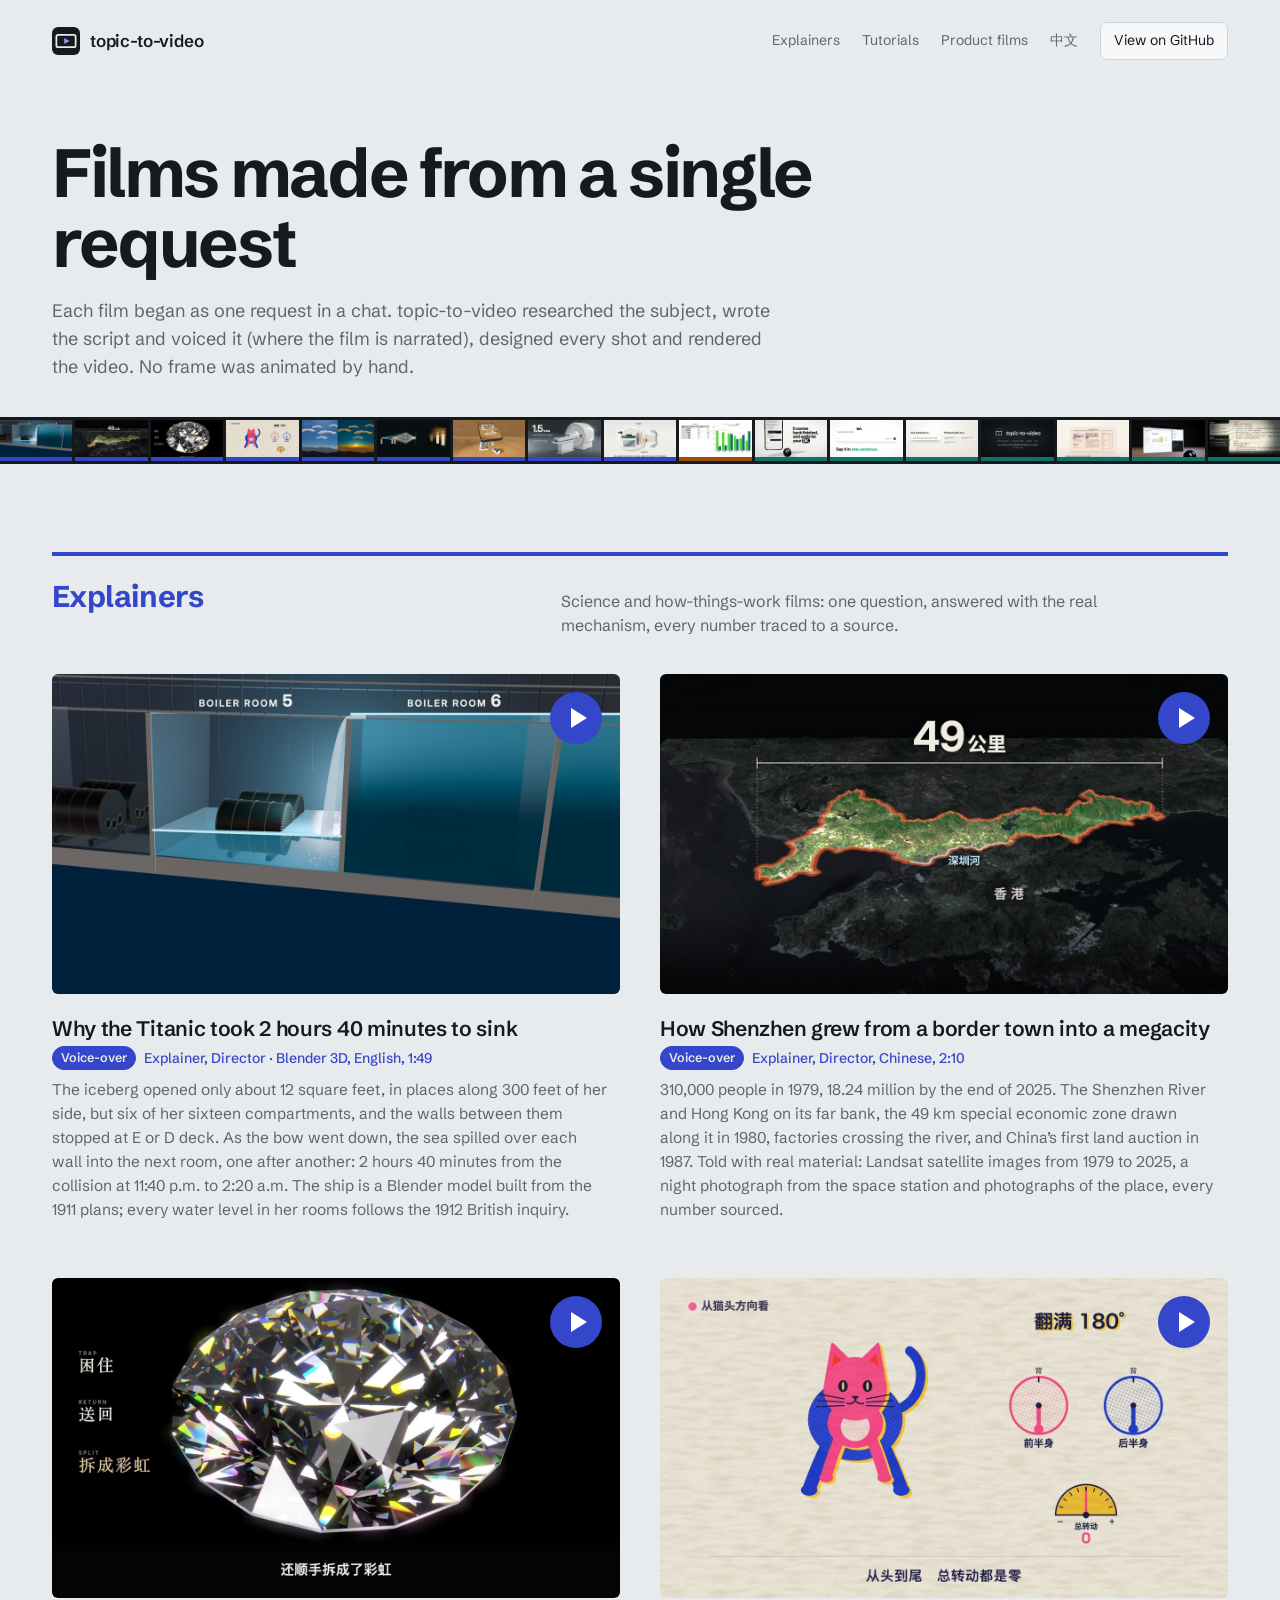
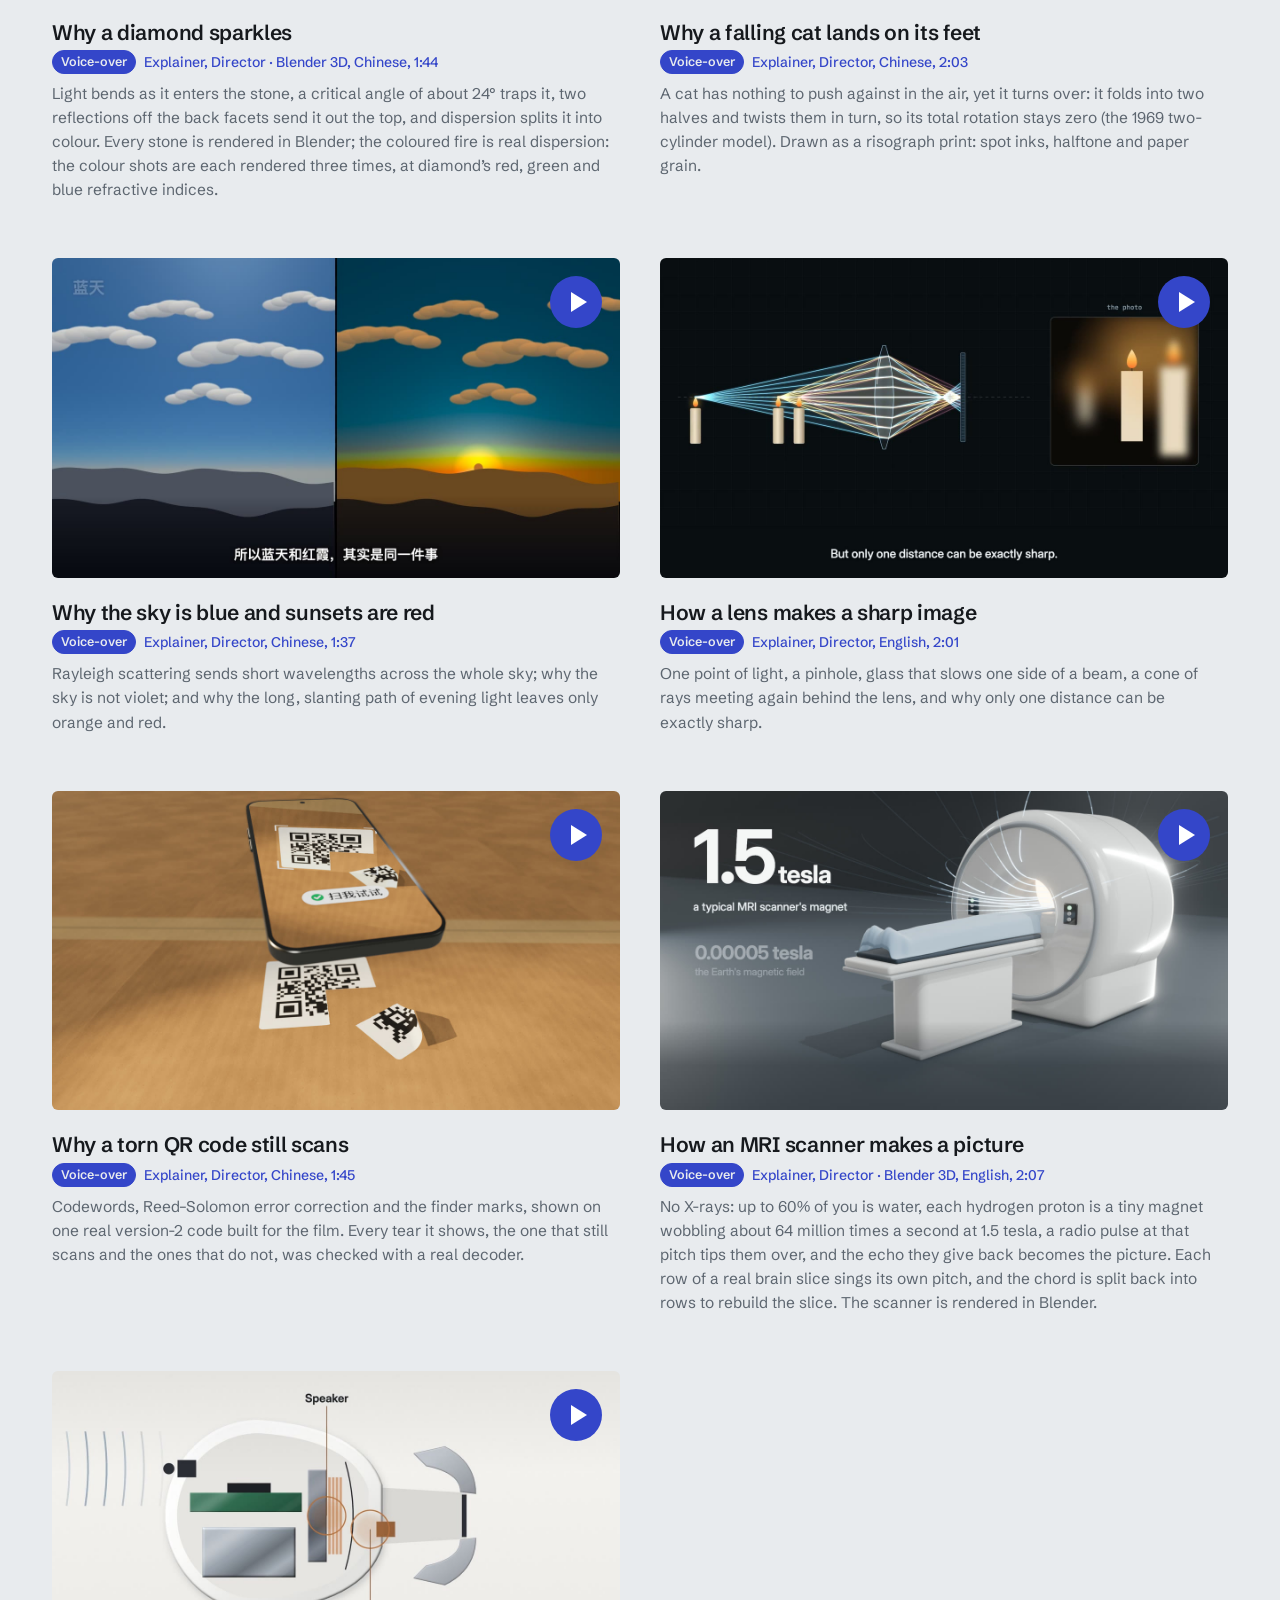
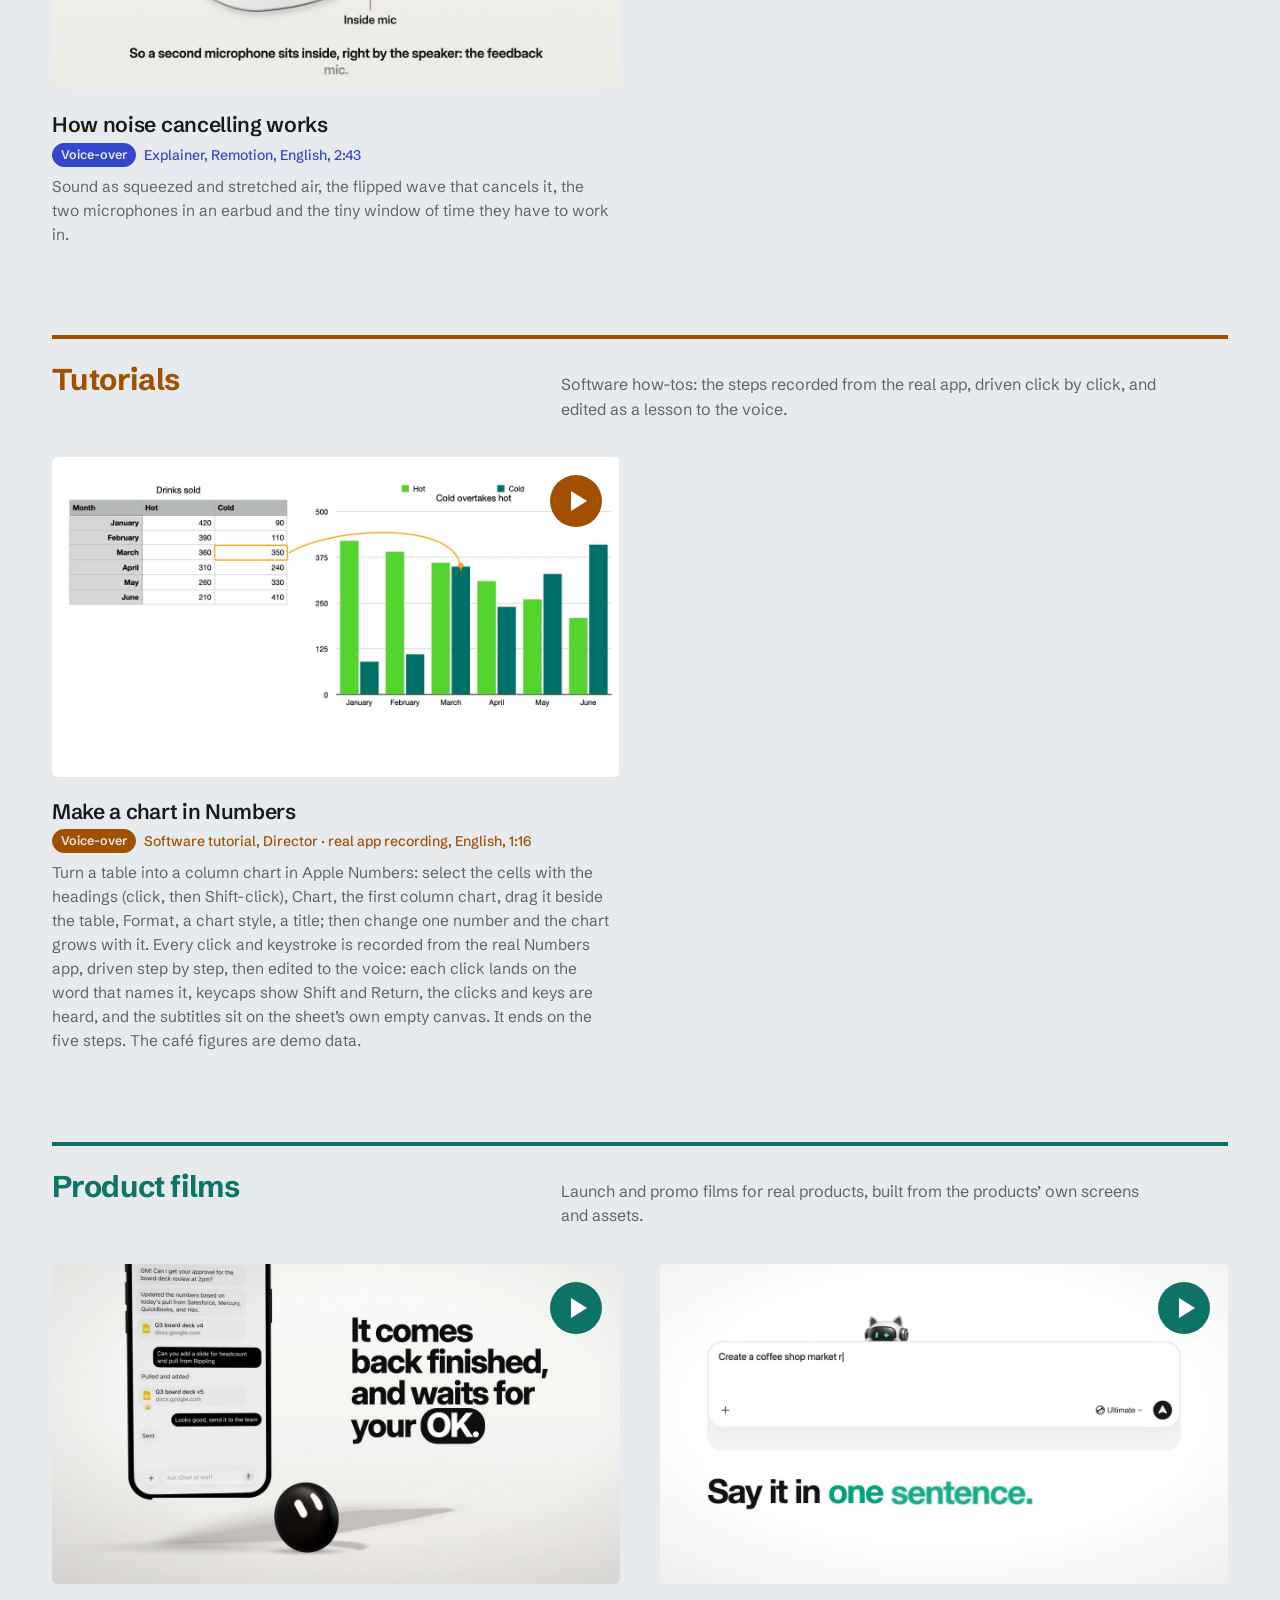
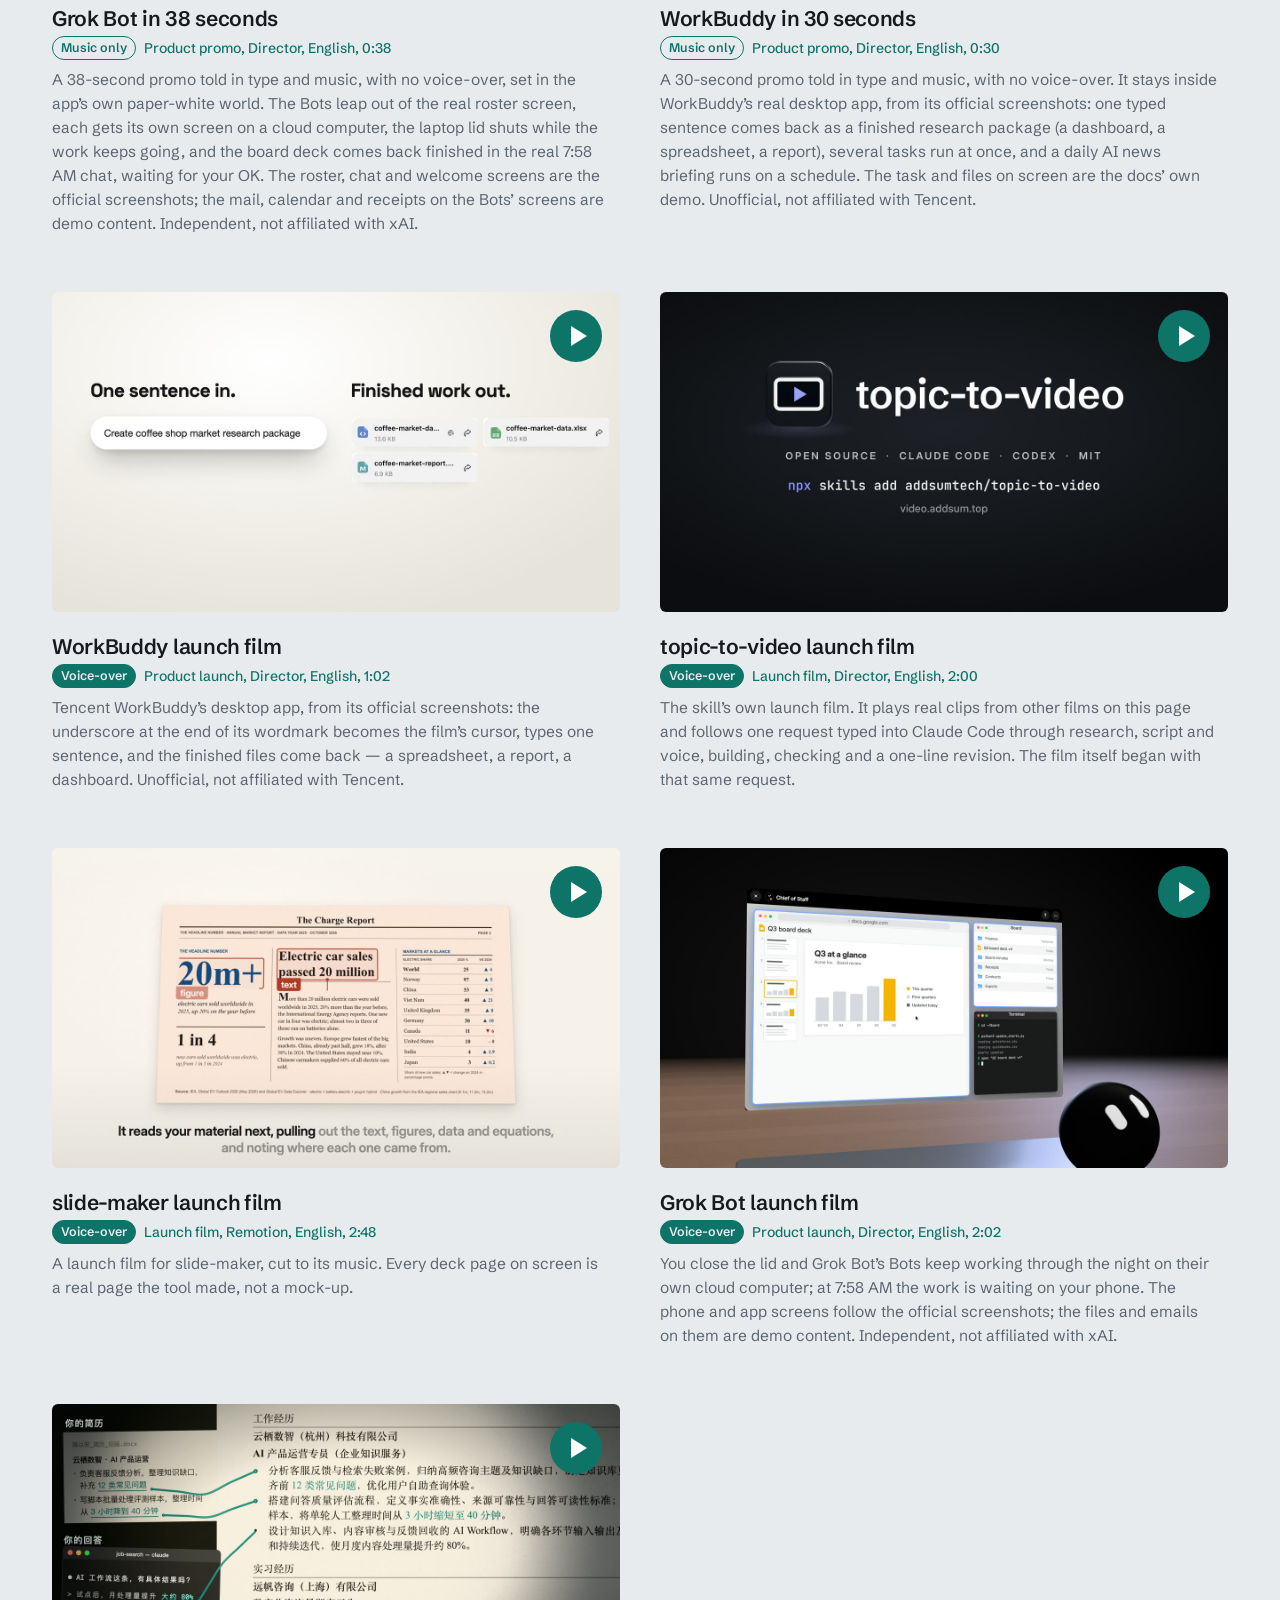
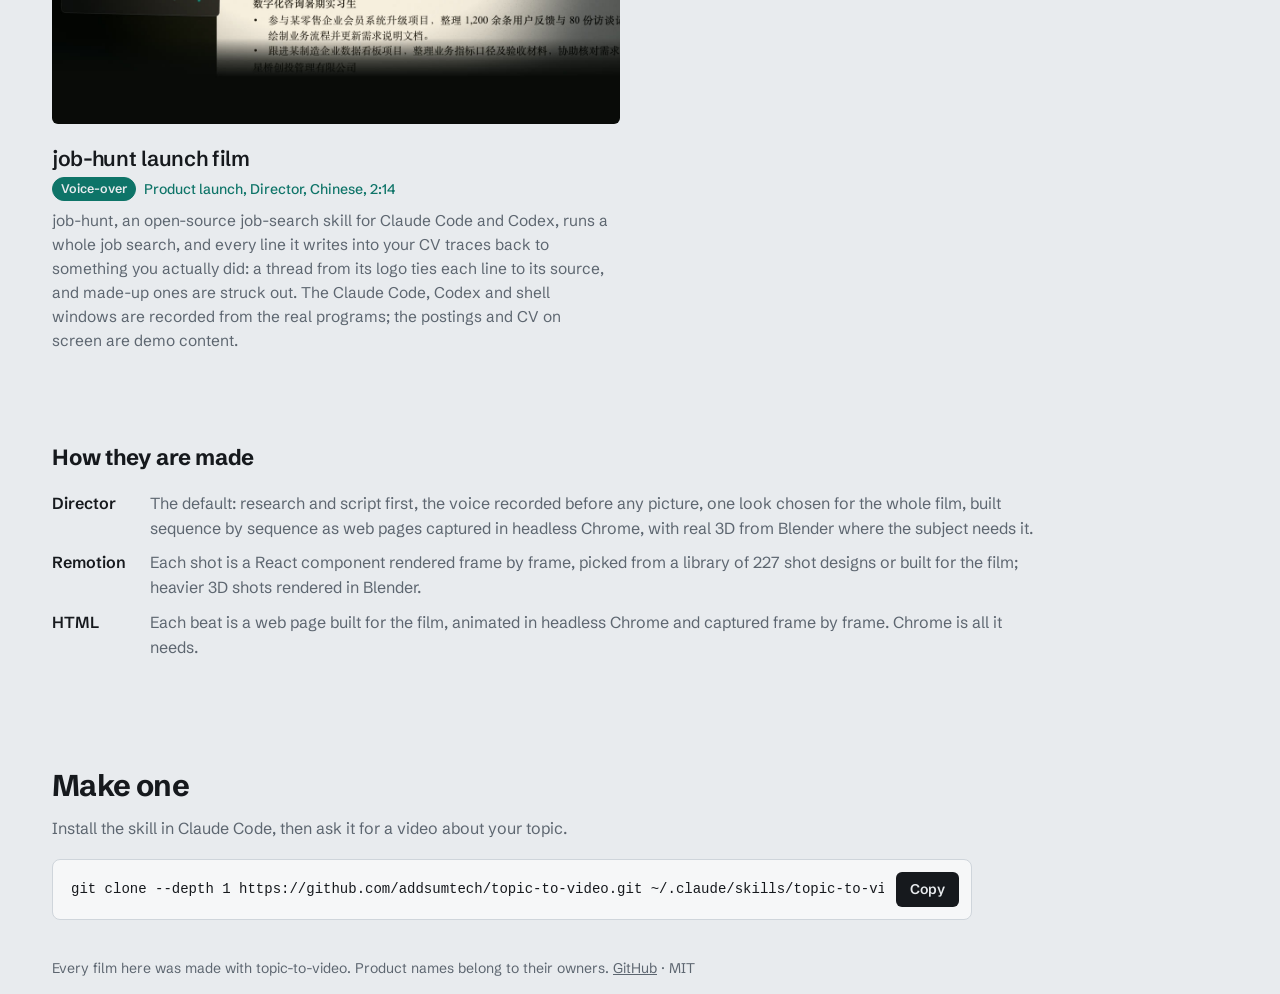
==== commit eb15632c: "Titanic explainer: why she took 2 hours 40 minutes to sink The ship is a Blender model from the 1911" ====
--- a/index.html
+++ b/index.html
@@ -4,14 +4,14 @@
 <meta charset="utf-8">
 <meta name="viewport" content="width=device-width, initial-scale=1">
 <title>topic-to-video films</title>
-<meta name="description" content="16 short films made by topic-to-video, an AI skill that turns a topic into a narrated video.">
+<meta name="description" content="17 short films made by topic-to-video, an AI skill that turns a topic into a narrated video.">
 <link rel="canonical" href="https://video.addsum.top/">
 <link rel="alternate" hreflang="en" href="https://video.addsum.top/">
 <link rel="alternate" hreflang="zh-CN" href="https://video.addsum.top/cn/">
 <meta property="og:type" content="website">
 <meta property="og:title" content="topic-to-video films">
-<meta property="og:description" content="16 short films made by topic-to-video, an AI skill that turns a topic into a narrated video.">
-<meta property="og:image" content="https://video.addsum.top/posters/shenzhen-border-town.jpg?v=d1630d3c">
+<meta property="og:description" content="17 short films made by topic-to-video, an AI skill that turns a topic into a narrated video.">
+<meta property="og:image" content="https://video.addsum.top/posters/titanic-sinking.jpg?v=84f47f66">
 <meta name="twitter:card" content="summary_large_image">
 <link rel="icon" href="favicon.svg" type="image/svg+xml">
 <link rel="preconnect" href="https://fonts.googleapis.com">
@@ -33,7 +33,8 @@
     <h1>Films made from a single request</h1>
     <p class="lede">Each film began as one request in a chat. topic-to-video researched the subject, wrote the script and voiced it (where the film is narrated), designed every shot and rendered the video. No frame was animated by hand.</p>
   </div>
-  <nav class="strip" aria-label="Films" style="--n: 16"><a class="frame explainer" href="#shenzhen-border-town" data-film="shenzhen-border-town" aria-label="Play: How Shenzhen grew from a border town into a megacity"><img src="posters/shenzhen-border-town.jpg?v=d1630d3c" alt="" width="1280" height="720" loading="eager"></a>
+  <nav class="strip" aria-label="Films" style="--n: 17"><a class="frame explainer" href="#titanic-sinking" data-film="titanic-sinking" aria-label="Play: Why the Titanic took 2 hours 40 minutes to sink"><img src="posters/titanic-sinking.jpg?v=84f47f66" alt="" width="1280" height="720" loading="eager"></a>
+<a class="frame explainer" href="#shenzhen-border-town" data-film="shenzhen-border-town" aria-label="Play: How Shenzhen grew from a border town into a megacity"><img src="posters/shenzhen-border-town.jpg?v=d1630d3c" alt="" width="1280" height="720" loading="eager"></a>
 <a class="frame explainer" href="#diamond-sparkle-3d" data-film="diamond-sparkle-3d" aria-label="Play: Why a diamond sparkles"><img src="posters/diamond-sparkle-3d.jpg?v=61339767" alt="" width="1280" height="720" loading="eager"></a>
 <a class="frame explainer" href="#falling-cat" data-film="falling-cat" aria-label="Play: Why a falling cat lands on its feet"><img src="posters/falling-cat.jpg?v=310fdbe5" alt="" width="1280" height="720" loading="eager"></a>
 <a class="frame explainer" href="#sky-blue-sunset" data-film="sky-blue-sunset" aria-label="Play: Why the sky is blue and sunsets are red"><img src="posters/sky-blue-sunset.jpg?v=2c7e1d2c" alt="" width="1280" height="720" loading="eager"></a>
@@ -49,7 +50,7 @@
 <a class="frame product" href="#slide-maker-promo" data-film="slide-maker-promo" aria-label="Play: slide-maker launch film"><img src="posters/slide-maker-promo.jpg?v=3827391f" alt="" width="1280" height="720" loading="eager"></a>
 <a class="frame product" href="#grok-bot-explainer" data-film="grok-bot-explainer" aria-label="Play: Grok Bot launch film"><img src="posters/grok-bot-explainer.jpg?v=2e505055" alt="" width="1280" height="720" loading="eager"></a>
 <a class="frame product" href="#job-hunt-promo" data-film="job-hunt-promo" aria-label="Play: job-hunt launch film"><img src="posters/job-hunt-promo.jpg?v=38662429" alt="" width="1280" height="720" loading="eager"></a></nav>
-  <div class="wrap"><section class="tier explainer" id="explainer" aria-labelledby="explainer-h"><div class="tier-head"><h2 id="explainer-h">Explainers</h2><p>Science and how-things-work films: one question, answered with the real mechanism, every number traced to a source.</p></div><div class="films"><article class="film" id="shenzhen-border-town"><button class="poster" type="button" data-film="shenzhen-border-town" aria-label="Play: How Shenzhen grew from a border town into a megacity"><img src="posters/shenzhen-border-town.jpg?v=d1630d3c" alt="" width="1280" height="720" loading="lazy"><span class="play" aria-hidden="true"></span></button><h3>How Shenzhen grew from a border town into a megacity</h3><p class="meta"><span class="tag voice">Voice-over</span>Explainer, Director, Chinese, 2:10</p><p class="note">310,000 people in 1979, 18.24 million by the end of 2025. The Shenzhen River and Hong Kong on its far bank, the 49 km special economic zone drawn along it in 1980, factories crossing the river, and China’s first land auction in 1987. Told with real material: Landsat satellite images from 1979 to 2025, a night photograph from the space station and photographs of the place, every number sourced.</p></article><article class="film" id="diamond-sparkle-3d"><button class="poster" type="button" data-film="diamond-sparkle-3d" aria-label="Play: Why a diamond sparkles"><img src="posters/diamond-sparkle-3d.jpg?v=61339767" alt="" width="1280" height="720" loading="lazy"><span class="play" aria-hidden="true"></span></button><h3>Why a diamond sparkles</h3><p class="meta"><span class="tag voice">Voice-over</span>Explainer, Director · Blender 3D, Chinese, 1:44</p><p class="note">Light bends as it enters the stone, a critical angle of about 24° traps it, two reflections off the back facets send it out the top, and dispersion splits it into colour. Every stone is rendered in Blender; the coloured fire is real dispersion: the colour shots are each rendered three times, at diamond’s red, green and blue refractive indices.</p></article><article class="film" id="falling-cat"><button class="poster" type="button" data-film="falling-cat" aria-label="Play: Why a falling cat lands on its feet"><img src="posters/falling-cat.jpg?v=310fdbe5" alt="" width="1280" height="720" loading="lazy"><span class="play" aria-hidden="true"></span></button><h3>Why a falling cat lands on its feet</h3><p class="meta"><span class="tag voice">Voice-over</span>Explainer, Director, Chinese, 2:03</p><p class="note">A cat has nothing to push against in the air, yet it turns over: it folds into two halves and twists them in turn, so its total rotation stays zero (the 1969 two-cylinder model). Drawn as a risograph print: spot inks, halftone and paper grain.</p></article><article class="film" id="sky-blue-sunset"><button class="poster" type="button" data-film="sky-blue-sunset" aria-label="Play: Why the sky is blue and sunsets are red"><img src="posters/sky-blue-sunset.jpg?v=2c7e1d2c" alt="" width="1280" height="720" loading="lazy"><span class="play" aria-hidden="true"></span></button><h3>Why the sky is blue and sunsets are red</h3><p class="meta"><span class="tag voice">Voice-over</span>Explainer, Director, Chinese, 1:37</p><p class="note">Rayleigh scattering sends short wavelengths across the whole sky; why the sky is not violet; and why the long, slanting path of evening light leaves only orange and red.</p></article><article class="film" id="camera-lens"><button class="poster" type="button" data-film="camera-lens" aria-label="Play: How a lens makes a sharp image"><img src="posters/camera-lens.jpg?v=a3ba185c" alt="" width="1280" height="720" loading="lazy"><span class="play" aria-hidden="true"></span></button><h3>How a lens makes a sharp image</h3><p class="meta"><span class="tag voice">Voice-over</span>Explainer, Director, English, 2:01</p><p class="note">One point of light, a pinhole, glass that slows one side of a beam, a cone of rays meeting again behind the lens, and why only one distance can be exactly sharp.</p></article><article class="film" id="qr-torn-corner"><button class="poster" type="button" data-film="qr-torn-corner" aria-label="Play: Why a torn QR code still scans"><img src="posters/qr-torn-corner.jpg?v=4c7e39ed" alt="" width="1280" height="720" loading="lazy"><span class="play" aria-hidden="true"></span></button><h3>Why a torn QR code still scans</h3><p class="meta"><span class="tag voice">Voice-over</span>Explainer, Director, Chinese, 1:45</p><p class="note">Codewords, Reed–Solomon error correction and the finder marks, shown on one real version-2 code built for the film. Every tear it shows, the one that still scans and the ones that do not, was checked with a real decoder.</p></article><article class="film" id="mri-explainer"><button class="poster" type="button" data-film="mri-explainer" aria-label="Play: How an MRI scanner makes a picture"><img src="posters/mri-explainer.jpg?v=e1149588" alt="" width="1280" height="720" loading="lazy"><span class="play" aria-hidden="true"></span></button><h3>How an MRI scanner makes a picture</h3><p class="meta"><span class="tag voice">Voice-over</span>Explainer, Director · Blender 3D, English, 2:07</p><p class="note">No X-rays: up to 60% of you is water, each hydrogen proton is a tiny magnet wobbling about 64 million times a second at 1.5 tesla, a radio pulse at that pitch tips them over, and the echo they give back becomes the picture. Each row of a real brain slice sings its own pitch, and the chord is split back into rows to rebuild the slice. The scanner is rendered in Blender.</p></article><article class="film" id="anc-headphones"><button class="poster" type="button" data-film="anc-headphones" aria-label="Play: How noise cancelling works"><img src="posters/anc-headphones.jpg?v=d0423178" alt="" width="1280" height="720" loading="lazy"><span class="play" aria-hidden="true"></span></button><h3>How noise cancelling works</h3><p class="meta"><span class="tag voice">Voice-over</span>Explainer, Remotion, English, 2:43</p><p class="note">Sound as squeezed and stretched air, the flipped wave that cancels it, the two microphones in an earbud and the tiny window of time they have to work in.</p></article></div></section><section class="tier tutorial" id="tutorial" aria-labelledby="tutorial-h"><div class="tier-head"><h2 id="tutorial-h">Tutorials</h2><p>Software how-tos: the steps recorded from the real app, driven click by click, and edited as a lesson to the voice.</p></div><div class="films"><article class="film" id="numbers-chart-tutorial"><button class="poster" type="button" data-film="numbers-chart-tutorial" aria-label="Play: Make a chart in Numbers"><img src="posters/numbers-chart-tutorial.jpg?v=06f4d6e6" alt="" width="1280" height="720" loading="lazy"><span class="play" aria-hidden="true"></span></button><h3>Make a chart in Numbers</h3><p class="meta"><span class="tag voice">Voice-over</span>Software tutorial, Director · real app recording, English, 1:16</p><p class="note">Turn a table into a column chart in Apple Numbers: select the cells with the headings (click, then Shift-click), Chart, the first column chart, drag it beside the table, Format, a chart style, a title; then change one number and the chart grows with it. Every click and keystroke is recorded from the real Numbers app, driven step by step, then edited to the voice: each click lands on the word that names it, keycaps show Shift and Return, the clicks and keys are heard, and the subtitles sit on the sheet’s own empty canvas. It ends on the five steps. The café figures are demo data.</p></article></div></section><section class="tier product" id="product" aria-labelledby="product-h"><div class="tier-head"><h2 id="product-h">Product films</h2><p>Launch and promo films for real products, built from the products’ own screens and assets.</p></div><div class="films"><article class="film" id="grok-bot-promo-38s"><button class="poster" type="button" data-film="grok-bot-promo-38s" aria-label="Play: Grok Bot in 38 seconds"><img src="posters/grok-bot-promo-38s.jpg?v=79ff604d" alt="" width="1280" height="720" loading="lazy"><span class="play" aria-hidden="true"></span></button><h3>Grok Bot in 38 seconds</h3><p class="meta"><span class="tag music">Music only</span>Product promo, Director, English, 0:38</p><p class="note">A 38-second promo told in type and music, with no voice-over, set in the app’s own paper-white world. The Bots leap out of the real roster screen, each gets its own screen on a cloud computer, the laptop lid shuts while the work keeps going, and the board deck comes back finished in the real 7:58 AM chat, waiting for your OK. The roster, chat and welcome screens are the official screenshots; the mail, calendar and receipts on the Bots’ screens are demo content. Independent, not affiliated with xAI.</p></article><article class="film" id="workbuddy-promo-30s"><button class="poster" type="button" data-film="workbuddy-promo-30s" aria-label="Play: WorkBuddy in 30 seconds"><img src="posters/workbuddy-promo-30s.jpg?v=bf23cd24" alt="" width="1280" height="720" loading="lazy"><span class="play" aria-hidden="true"></span></button><h3>WorkBuddy in 30 seconds</h3><p class="meta"><span class="tag music">Music only</span>Product promo, Director, English, 0:30</p><p class="note">A 30-second promo told in type and music, with no voice-over. It stays inside WorkBuddy’s real desktop app, from its official screenshots: one typed sentence comes back as a finished research package (a dashboard, a spreadsheet, a report), several tasks run at once, and a daily AI news briefing runs on a schedule. The task and files on screen are the docs’ own demo. Unofficial, not affiliated with Tencent.</p></article><article class="film" id="workbuddy-promo"><button class="poster" type="button" data-film="workbuddy-promo" aria-label="Play: WorkBuddy launch film"><img src="posters/workbuddy-promo.jpg?v=80ecd85a" alt="" width="1280" height="720" loading="lazy"><span class="play" aria-hidden="true"></span></button><h3>WorkBuddy launch film</h3><p class="meta"><span class="tag voice">Voice-over</span>Product launch, Director, English, 1:02</p><p class="note">Tencent WorkBuddy’s desktop app, from its official screenshots: the underscore at the end of its wordmark becomes the film’s cursor, types one sentence, and the finished files come back — a spreadsheet, a report, a dashboard. Unofficial, not affiliated with Tencent.</p></article><article class="film" id="topic-to-video-promo"><button class="poster" type="button" data-film="topic-to-video-promo" aria-label="Play: topic-to-video launch film"><img src="posters/topic-to-video-promo.jpg?v=ef1e4c8d" alt="" width="1280" height="720" loading="lazy"><span class="play" aria-hidden="true"></span></button><h3>topic-to-video launch film</h3><p class="meta"><span class="tag voice">Voice-over</span>Launch film, Director, English, 2:00</p><p class="note">The skill’s own launch film. It plays real clips from other films on this page and follows one request typed into Claude Code through research, script and voice, building, checking and a one-line revision. The film itself began with that same request.</p></article><article class="film" id="slide-maker-promo"><button class="poster" type="button" data-film="slide-maker-promo" aria-label="Play: slide-maker launch film"><img src="posters/slide-maker-promo.jpg?v=3827391f" alt="" width="1280" height="720" loading="lazy"><span class="play" aria-hidden="true"></span></button><h3>slide-maker launch film</h3><p class="meta"><span class="tag voice">Voice-over</span>Launch film, Remotion, English, 2:48</p><p class="note">A launch film for slide-maker, cut to its music. Every deck page on screen is a real page the tool made, not a mock-up.</p></article><article class="film" id="grok-bot-explainer"><button class="poster" type="button" data-film="grok-bot-explainer" aria-label="Play: Grok Bot launch film"><img src="posters/grok-bot-explainer.jpg?v=2e505055" alt="" width="1280" height="720" loading="lazy"><span class="play" aria-hidden="true"></span></button><h3>Grok Bot launch film</h3><p class="meta"><span class="tag voice">Voice-over</span>Product launch, Director, English, 2:02</p><p class="note">You close the lid and Grok Bot’s Bots keep working through the night on their own cloud computer; at 7:58 AM the work is waiting on your phone. The phone and app screens follow the official screenshots; the files and emails on them are demo content. Independent, not affiliated with xAI.</p></article><article class="film" id="job-hunt-promo"><button class="poster" type="button" data-film="job-hunt-promo" aria-label="Play: job-hunt launch film"><img src="posters/job-hunt-promo.jpg?v=38662429" alt="" width="1280" height="720" loading="lazy"><span class="play" aria-hidden="true"></span></button><h3>job-hunt launch film</h3><p class="meta"><span class="tag voice">Voice-over</span>Product launch, Director, Chinese, 2:14</p><p class="note">job-hunt, an open-source job-search skill for Claude Code and Codex, runs a whole job search, and every line it writes into your CV traces back to something you actually did: a thread from its logo ties each line to its source, and made-up ones are struck out. The Claude Code, Codex and shell windows are recorded from the real programs; the postings and CV on screen are demo content.</p></article></div></section></div>
+  <div class="wrap"><section class="tier explainer" id="explainer" aria-labelledby="explainer-h"><div class="tier-head"><h2 id="explainer-h">Explainers</h2><p>Science and how-things-work films: one question, answered with the real mechanism, every number traced to a source.</p></div><div class="films"><article class="film" id="titanic-sinking"><button class="poster" type="button" data-film="titanic-sinking" aria-label="Play: Why the Titanic took 2 hours 40 minutes to sink"><img src="posters/titanic-sinking.jpg?v=84f47f66" alt="" width="1280" height="720" loading="lazy"><span class="play" aria-hidden="true"></span></button><h3>Why the Titanic took 2 hours 40 minutes to sink</h3><p class="meta"><span class="tag voice">Voice-over</span>Explainer, Director · Blender 3D, English, 1:49</p><p class="note">The iceberg opened only about 12 square feet, in places along 300 feet of her side, but six of her sixteen compartments, and the walls between them stopped at E or D deck. As the bow went down, the sea spilled over each wall into the next room, one after another: 2 hours 40 minutes from the collision at 11:40 p.m. to 2:20 a.m. The ship is a Blender model built from the 1911 plans; every water level in her rooms follows the 1912 British inquiry.</p></article><article class="film" id="shenzhen-border-town"><button class="poster" type="button" data-film="shenzhen-border-town" aria-label="Play: How Shenzhen grew from a border town into a megacity"><img src="posters/shenzhen-border-town.jpg?v=d1630d3c" alt="" width="1280" height="720" loading="lazy"><span class="play" aria-hidden="true"></span></button><h3>How Shenzhen grew from a border town into a megacity</h3><p class="meta"><span class="tag voice">Voice-over</span>Explainer, Director, Chinese, 2:10</p><p class="note">310,000 people in 1979, 18.24 million by the end of 2025. The Shenzhen River and Hong Kong on its far bank, the 49 km special economic zone drawn along it in 1980, factories crossing the river, and China’s first land auction in 1987. Told with real material: Landsat satellite images from 1979 to 2025, a night photograph from the space station and photographs of the place, every number sourced.</p></article><article class="film" id="diamond-sparkle-3d"><button class="poster" type="button" data-film="diamond-sparkle-3d" aria-label="Play: Why a diamond sparkles"><img src="posters/diamond-sparkle-3d.jpg?v=61339767" alt="" width="1280" height="720" loading="lazy"><span class="play" aria-hidden="true"></span></button><h3>Why a diamond sparkles</h3><p class="meta"><span class="tag voice">Voice-over</span>Explainer, Director · Blender 3D, Chinese, 1:44</p><p class="note">Light bends as it enters the stone, a critical angle of about 24° traps it, two reflections off the back facets send it out the top, and dispersion splits it into colour. Every stone is rendered in Blender; the coloured fire is real dispersion: the colour shots are each rendered three times, at diamond’s red, green and blue refractive indices.</p></article><article class="film" id="falling-cat"><button class="poster" type="button" data-film="falling-cat" aria-label="Play: Why a falling cat lands on its feet"><img src="posters/falling-cat.jpg?v=310fdbe5" alt="" width="1280" height="720" loading="lazy"><span class="play" aria-hidden="true"></span></button><h3>Why a falling cat lands on its feet</h3><p class="meta"><span class="tag voice">Voice-over</span>Explainer, Director, Chinese, 2:03</p><p class="note">A cat has nothing to push against in the air, yet it turns over: it folds into two halves and twists them in turn, so its total rotation stays zero (the 1969 two-cylinder model). Drawn as a risograph print: spot inks, halftone and paper grain.</p></article><article class="film" id="sky-blue-sunset"><button class="poster" type="button" data-film="sky-blue-sunset" aria-label="Play: Why the sky is blue and sunsets are red"><img src="posters/sky-blue-sunset.jpg?v=2c7e1d2c" alt="" width="1280" height="720" loading="lazy"><span class="play" aria-hidden="true"></span></button><h3>Why the sky is blue and sunsets are red</h3><p class="meta"><span class="tag voice">Voice-over</span>Explainer, Director, Chinese, 1:37</p><p class="note">Rayleigh scattering sends short wavelengths across the whole sky; why the sky is not violet; and why the long, slanting path of evening light leaves only orange and red.</p></article><article class="film" id="camera-lens"><button class="poster" type="button" data-film="camera-lens" aria-label="Play: How a lens makes a sharp image"><img src="posters/camera-lens.jpg?v=a3ba185c" alt="" width="1280" height="720" loading="lazy"><span class="play" aria-hidden="true"></span></button><h3>How a lens makes a sharp image</h3><p class="meta"><span class="tag voice">Voice-over</span>Explainer, Director, English, 2:01</p><p class="note">One point of light, a pinhole, glass that slows one side of a beam, a cone of rays meeting again behind the lens, and why only one distance can be exactly sharp.</p></article><article class="film" id="qr-torn-corner"><button class="poster" type="button" data-film="qr-torn-corner" aria-label="Play: Why a torn QR code still scans"><img src="posters/qr-torn-corner.jpg?v=4c7e39ed" alt="" width="1280" height="720" loading="lazy"><span class="play" aria-hidden="true"></span></button><h3>Why a torn QR code still scans</h3><p class="meta"><span class="tag voice">Voice-over</span>Explainer, Director, Chinese, 1:45</p><p class="note">Codewords, Reed–Solomon error correction and the finder marks, shown on one real version-2 code built for the film. Every tear it shows, the one that still scans and the ones that do not, was checked with a real decoder.</p></article><article class="film" id="mri-explainer"><button class="poster" type="button" data-film="mri-explainer" aria-label="Play: How an MRI scanner makes a picture"><img src="posters/mri-explainer.jpg?v=e1149588" alt="" width="1280" height="720" loading="lazy"><span class="play" aria-hidden="true"></span></button><h3>How an MRI scanner makes a picture</h3><p class="meta"><span class="tag voice">Voice-over</span>Explainer, Director · Blender 3D, English, 2:07</p><p class="note">No X-rays: up to 60% of you is water, each hydrogen proton is a tiny magnet wobbling about 64 million times a second at 1.5 tesla, a radio pulse at that pitch tips them over, and the echo they give back becomes the picture. Each row of a real brain slice sings its own pitch, and the chord is split back into rows to rebuild the slice. The scanner is rendered in Blender.</p></article><article class="film" id="anc-headphones"><button class="poster" type="button" data-film="anc-headphones" aria-label="Play: How noise cancelling works"><img src="posters/anc-headphones.jpg?v=d0423178" alt="" width="1280" height="720" loading="lazy"><span class="play" aria-hidden="true"></span></button><h3>How noise cancelling works</h3><p class="meta"><span class="tag voice">Voice-over</span>Explainer, Remotion, English, 2:43</p><p class="note">Sound as squeezed and stretched air, the flipped wave that cancels it, the two microphones in an earbud and the tiny window of time they have to work in.</p></article></div></section><section class="tier tutorial" id="tutorial" aria-labelledby="tutorial-h"><div class="tier-head"><h2 id="tutorial-h">Tutorials</h2><p>Software how-tos: the steps recorded from the real app, driven click by click, and edited as a lesson to the voice.</p></div><div class="films"><article class="film" id="numbers-chart-tutorial"><button class="poster" type="button" data-film="numbers-chart-tutorial" aria-label="Play: Make a chart in Numbers"><img src="posters/numbers-chart-tutorial.jpg?v=06f4d6e6" alt="" width="1280" height="720" loading="lazy"><span class="play" aria-hidden="true"></span></button><h3>Make a chart in Numbers</h3><p class="meta"><span class="tag voice">Voice-over</span>Software tutorial, Director · real app recording, English, 1:16</p><p class="note">Turn a table into a column chart in Apple Numbers: select the cells with the headings (click, then Shift-click), Chart, the first column chart, drag it beside the table, Format, a chart style, a title; then change one number and the chart grows with it. Every click and keystroke is recorded from the real Numbers app, driven step by step, then edited to the voice: each click lands on the word that names it, keycaps show Shift and Return, the clicks and keys are heard, and the subtitles sit on the sheet’s own empty canvas. It ends on the five steps. The café figures are demo data.</p></article></div></section><section class="tier product" id="product" aria-labelledby="product-h"><div class="tier-head"><h2 id="product-h">Product films</h2><p>Launch and promo films for real products, built from the products’ own screens and assets.</p></div><div class="films"><article class="film" id="grok-bot-promo-38s"><button class="poster" type="button" data-film="grok-bot-promo-38s" aria-label="Play: Grok Bot in 38 seconds"><img src="posters/grok-bot-promo-38s.jpg?v=79ff604d" alt="" width="1280" height="720" loading="lazy"><span class="play" aria-hidden="true"></span></button><h3>Grok Bot in 38 seconds</h3><p class="meta"><span class="tag music">Music only</span>Product promo, Director, English, 0:38</p><p class="note">A 38-second promo told in type and music, with no voice-over, set in the app’s own paper-white world. The Bots leap out of the real roster screen, each gets its own screen on a cloud computer, the laptop lid shuts while the work keeps going, and the board deck comes back finished in the real 7:58 AM chat, waiting for your OK. The roster, chat and welcome screens are the official screenshots; the mail, calendar and receipts on the Bots’ screens are demo content. Independent, not affiliated with xAI.</p></article><article class="film" id="workbuddy-promo-30s"><button class="poster" type="button" data-film="workbuddy-promo-30s" aria-label="Play: WorkBuddy in 30 seconds"><img src="posters/workbuddy-promo-30s.jpg?v=bf23cd24" alt="" width="1280" height="720" loading="lazy"><span class="play" aria-hidden="true"></span></button><h3>WorkBuddy in 30 seconds</h3><p class="meta"><span class="tag music">Music only</span>Product promo, Director, English, 0:30</p><p class="note">A 30-second promo told in type and music, with no voice-over. It stays inside WorkBuddy’s real desktop app, from its official screenshots: one typed sentence comes back as a finished research package (a dashboard, a spreadsheet, a report), several tasks run at once, and a daily AI news briefing runs on a schedule. The task and files on screen are the docs’ own demo. Unofficial, not affiliated with Tencent.</p></article><article class="film" id="workbuddy-promo"><button class="poster" type="button" data-film="workbuddy-promo" aria-label="Play: WorkBuddy launch film"><img src="posters/workbuddy-promo.jpg?v=80ecd85a" alt="" width="1280" height="720" loading="lazy"><span class="play" aria-hidden="true"></span></button><h3>WorkBuddy launch film</h3><p class="meta"><span class="tag voice">Voice-over</span>Product launch, Director, English, 1:02</p><p class="note">Tencent WorkBuddy’s desktop app, from its official screenshots: the underscore at the end of its wordmark becomes the film’s cursor, types one sentence, and the finished files come back — a spreadsheet, a report, a dashboard. Unofficial, not affiliated with Tencent.</p></article><article class="film" id="topic-to-video-promo"><button class="poster" type="button" data-film="topic-to-video-promo" aria-label="Play: topic-to-video launch film"><img src="posters/topic-to-video-promo.jpg?v=ef1e4c8d" alt="" width="1280" height="720" loading="lazy"><span class="play" aria-hidden="true"></span></button><h3>topic-to-video launch film</h3><p class="meta"><span class="tag voice">Voice-over</span>Launch film, Director, English, 2:00</p><p class="note">The skill’s own launch film. It plays real clips from other films on this page and follows one request typed into Claude Code through research, script and voice, building, checking and a one-line revision. The film itself began with that same request.</p></article><article class="film" id="slide-maker-promo"><button class="poster" type="button" data-film="slide-maker-promo" aria-label="Play: slide-maker launch film"><img src="posters/slide-maker-promo.jpg?v=3827391f" alt="" width="1280" height="720" loading="lazy"><span class="play" aria-hidden="true"></span></button><h3>slide-maker launch film</h3><p class="meta"><span class="tag voice">Voice-over</span>Launch film, Remotion, English, 2:48</p><p class="note">A launch film for slide-maker, cut to its music. Every deck page on screen is a real page the tool made, not a mock-up.</p></article><article class="film" id="grok-bot-explainer"><button class="poster" type="button" data-film="grok-bot-explainer" aria-label="Play: Grok Bot launch film"><img src="posters/grok-bot-explainer.jpg?v=2e505055" alt="" width="1280" height="720" loading="lazy"><span class="play" aria-hidden="true"></span></button><h3>Grok Bot launch film</h3><p class="meta"><span class="tag voice">Voice-over</span>Product launch, Director, English, 2:02</p><p class="note">You close the lid and Grok Bot’s Bots keep working through the night on their own cloud computer; at 7:58 AM the work is waiting on your phone. The phone and app screens follow the official screenshots; the files and emails on them are demo content. Independent, not affiliated with xAI.</p></article><article class="film" id="job-hunt-promo"><button class="poster" type="button" data-film="job-hunt-promo" aria-label="Play: job-hunt launch film"><img src="posters/job-hunt-promo.jpg?v=38662429" alt="" width="1280" height="720" loading="lazy"><span class="play" aria-hidden="true"></span></button><h3>job-hunt launch film</h3><p class="meta"><span class="tag voice">Voice-over</span>Product launch, Director, Chinese, 2:14</p><p class="note">job-hunt, an open-source job-search skill for Claude Code and Codex, runs a whole job search, and every line it writes into your CV traces back to something you actually did: a thread from its logo ties each line to its source, and made-up ones are struck out. The Claude Code, Codex and shell windows are recorded from the real programs; the postings and CV on screen are demo content.</p></article></div></section></div>
   <section class="how wrap" aria-labelledby="how-h">
     <h2 id="how-h">How they are made</h2>
     <dl><dt>Director</dt><dd>The default: research and script first, the voice recorded before any picture, one look chosen for the whole film, built sequence by sequence as web pages captured in headless Chrome, with real 3D from Blender where the subject needs it.</dd><dt>Remotion</dt><dd>Each shot is a React component rendered frame by frame, picked from a library of 227 shot designs or built for the film; heavier 3D shots rendered in Blender.</dd><dt>HTML</dt><dd>Each beat is a web page built for the film, animated in headless Chrome and captured frame by frame. Chrome is all it needs.</dd></dl>
@@ -66,7 +67,7 @@
   <div class="caption"><h2 id="player-title"></h2><p></p>
   <button type="button" class="close">Close</button></div>
 </dialog>
-<script>window.FILMS = {"shenzhen-border-town": {"title": "How Shenzhen grew from a border town into a megacity", "note": "310,000 people in 1979, 18.24 million by the end of 2025. The Shenzhen River and Hong Kong on its far bank, the 49 km special economic zone drawn along it in 1980, factories crossing the river, and China’s first land auction in 1987. Told with real material: Landsat satellite images from 1979 to 2025, a night photograph from the space station and photographs of the place, every number sourced.", "src": "films/shenzhen-border-town.mp4?v=1897809a", "poster": "posters/shenzhen-border-town.jpg?v=d1630d3c"}, "diamond-sparkle-3d": {"title": "Why a diamond sparkles", "note": "Light bends as it enters the stone, a critical angle of about 24° traps it, two reflections off the back facets send it out the top, and dispersion splits it into colour. Every stone is rendered in Blender; the coloured fire is real dispersion: the colour shots are each rendered three times, at diamond’s red, green and blue refractive indices.", "src": "films/diamond-sparkle-3d.mp4?v=d024de92", "poster": "posters/diamond-sparkle-3d.jpg?v=61339767"}, "falling-cat": {"title": "Why a falling cat lands on its feet", "note": "A cat has nothing to push against in the air, yet it turns over: it folds into two halves and twists them in turn, so its total rotation stays zero (the 1969 two-cylinder model). Drawn as a risograph print: spot inks, halftone and paper grain.", "src": "films/falling-cat.mp4?v=8da2a61b", "poster": "posters/falling-cat.jpg?v=310fdbe5"}, "sky-blue-sunset": {"title": "Why the sky is blue and sunsets are red", "note": "Rayleigh scattering sends short wavelengths across the whole sky; why the sky is not violet; and why the long, slanting path of evening light leaves only orange and red.", "src": "films/sky-blue-sunset.mp4?v=1abcbdfa", "poster": "posters/sky-blue-sunset.jpg?v=2c7e1d2c"}, "camera-lens": {"title": "How a lens makes a sharp image", "note": "One point of light, a pinhole, glass that slows one side of a beam, a cone of rays meeting again behind the lens, and why only one distance can be exactly sharp.", "src": "films/camera-lens.mp4?v=78d76470", "poster": "posters/camera-lens.jpg?v=a3ba185c"}, "qr-torn-corner": {"title": "Why a torn QR code still scans", "note": "Codewords, Reed–Solomon error correction and the finder marks, shown on one real version-2 code built for the film. Every tear it shows, the one that still scans and the ones that do not, was checked with a real decoder.", "src": "films/qr-torn-corner.mp4?v=53596d59", "poster": "posters/qr-torn-corner.jpg?v=4c7e39ed"}, "mri-explainer": {"title": "How an MRI scanner makes a picture", "note": "No X-rays: up to 60% of you is water, each hydrogen proton is a tiny magnet wobbling about 64 million times a second at 1.5 tesla, a radio pulse at that pitch tips them over, and the echo they give back becomes the picture. Each row of a real brain slice sings its own pitch, and the chord is split back into rows to rebuild the slice. The scanner is rendered in Blender.", "src": "films/mri-explainer.mp4?v=69eb5b3f", "poster": "posters/mri-explainer.jpg?v=e1149588"}, "anc-headphones": {"title": "How noise cancelling works", "note": "Sound as squeezed and stretched air, the flipped wave that cancels it, the two microphones in an earbud and the tiny window of time they have to work in.", "src": "films/anc-headphones.mp4?v=1efedce9", "poster": "posters/anc-headphones.jpg?v=d0423178"}, "numbers-chart-tutorial": {"title": "Make a chart in Numbers", "note": "Turn a table into a column chart in Apple Numbers: select the cells with the headings (click, then Shift-click), Chart, the first column chart, drag it beside the table, Format, a chart style, a title; then change one number and the chart grows with it. Every click and keystroke is recorded from the real Numbers app, driven step by step, then edited to the voice: each click lands on the word that names it, keycaps show Shift and Return, the clicks and keys are heard, and the subtitles sit on the sheet’s own empty canvas. It ends on the five steps. The café figures are demo data.", "src": "films/numbers-chart-tutorial.mp4?v=53b77726", "poster": "posters/numbers-chart-tutorial.jpg?v=06f4d6e6"}, "grok-bot-promo-38s": {"title": "Grok Bot in 38 seconds", "note": "A 38-second promo told in type and music, with no voice-over, set in the app’s own paper-white world. The Bots leap out of the real roster screen, each gets its own screen on a cloud computer, the laptop lid shuts while the work keeps going, and the board deck comes back finished in the real 7:58 AM chat, waiting for your OK. The roster, chat and welcome screens are the official screenshots; the mail, calendar and receipts on the Bots’ screens are demo content. Independent, not affiliated with xAI.", "src": "films/grok-bot-promo-38s.mp4?v=3fc356a1", "poster": "posters/grok-bot-promo-38s.jpg?v=79ff604d"}, "workbuddy-promo-30s": {"title": "WorkBuddy in 30 seconds", "note": "A 30-second promo told in type and music, with no voice-over. It stays inside WorkBuddy’s real desktop app, from its official screenshots: one typed sentence comes back as a finished research package (a dashboard, a spreadsheet, a report), several tasks run at once, and a daily AI news briefing runs on a schedule. The task and files on screen are the docs’ own demo. Unofficial, not affiliated with Tencent.", "src": "films/workbuddy-promo-30s.mp4?v=dd73f4c9", "poster": "posters/workbuddy-promo-30s.jpg?v=bf23cd24"}, "workbuddy-promo": {"title": "WorkBuddy launch film", "note": "Tencent WorkBuddy’s desktop app, from its official screenshots: the underscore at the end of its wordmark becomes the film’s cursor, types one sentence, and the finished files come back — a spreadsheet, a report, a dashboard. Unofficial, not affiliated with Tencent.", "src": "films/workbuddy-promo.mp4?v=c67adeae", "poster": "posters/workbuddy-promo.jpg?v=80ecd85a"}, "topic-to-video-promo": {"title": "topic-to-video launch film", "note": "The skill’s own launch film. It plays real clips from other films on this page and follows one request typed into Claude Code through research, script and voice, building, checking and a one-line revision. The film itself began with that same request.", "src": "films/topic-to-video-promo.mp4?v=ed03a1b8", "poster": "posters/topic-to-video-promo.jpg?v=ef1e4c8d"}, "slide-maker-promo": {"title": "slide-maker launch film", "note": "A launch film for slide-maker, cut to its music. Every deck page on screen is a real page the tool made, not a mock-up.", "src": "films/slide-maker-promo.mp4?v=7106f4c9", "poster": "posters/slide-maker-promo.jpg?v=3827391f"}, "grok-bot-explainer": {"title": "Grok Bot launch film", "note": "You close the lid and Grok Bot’s Bots keep working through the night on their own cloud computer; at 7:58 AM the work is waiting on your phone. The phone and app screens follow the official screenshots; the files and emails on them are demo content. Independent, not affiliated with xAI.", "src": "films/grok-bot-explainer.mp4?v=8d29406d", "poster": "posters/grok-bot-explainer.jpg?v=2e505055"}, "job-hunt-promo": {"title": "job-hunt launch film", "note": "job-hunt, an open-source job-search skill for Claude Code and Codex, runs a whole job search, and every line it writes into your CV traces back to something you actually did: a thread from its logo ties each line to its source, and made-up ones are struck out. The Claude Code, Codex and shell windows are recorded from the real programs; the postings and CV on screen are demo content.", "src": "films/job-hunt-promo.mp4?v=a214367b", "poster": "posters/job-hunt-promo.jpg?v=38662429"}};</script>
+<script>window.FILMS = {"titanic-sinking": {"title": "Why the Titanic took 2 hours 40 minutes to sink", "note": "The iceberg opened only about 12 square feet, in places along 300 feet of her side, but six of her sixteen compartments, and the walls between them stopped at E or D deck. As the bow went down, the sea spilled over each wall into the next room, one after another: 2 hours 40 minutes from the collision at 11:40 p.m. to 2:20 a.m. The ship is a Blender model built from the 1911 plans; every water level in her rooms follows the 1912 British inquiry.", "src": "films/titanic-sinking.mp4?v=e64c5ab0", "poster": "posters/titanic-sinking.jpg?v=84f47f66"}, "shenzhen-border-town": {"title": "How Shenzhen grew from a border town into a megacity", "note": "310,000 people in 1979, 18.24 million by the end of 2025. The Shenzhen River and Hong Kong on its far bank, the 49 km special economic zone drawn along it in 1980, factories crossing the river, and China’s first land auction in 1987. Told with real material: Landsat satellite images from 1979 to 2025, a night photograph from the space station and photographs of the place, every number sourced.", "src": "films/shenzhen-border-town.mp4?v=1897809a", "poster": "posters/shenzhen-border-town.jpg?v=d1630d3c"}, "diamond-sparkle-3d": {"title": "Why a diamond sparkles", "note": "Light bends as it enters the stone, a critical angle of about 24° traps it, two reflections off the back facets send it out the top, and dispersion splits it into colour. Every stone is rendered in Blender; the coloured fire is real dispersion: the colour shots are each rendered three times, at diamond’s red, green and blue refractive indices.", "src": "films/diamond-sparkle-3d.mp4?v=d024de92", "poster": "posters/diamond-sparkle-3d.jpg?v=61339767"}, "falling-cat": {"title": "Why a falling cat lands on its feet", "note": "A cat has nothing to push against in the air, yet it turns over: it folds into two halves and twists them in turn, so its total rotation stays zero (the 1969 two-cylinder model). Drawn as a risograph print: spot inks, halftone and paper grain.", "src": "films/falling-cat.mp4?v=8da2a61b", "poster": "posters/falling-cat.jpg?v=310fdbe5"}, "sky-blue-sunset": {"title": "Why the sky is blue and sunsets are red", "note": "Rayleigh scattering sends short wavelengths across the whole sky; why the sky is not violet; and why the long, slanting path of evening light leaves only orange and red.", "src": "films/sky-blue-sunset.mp4?v=1abcbdfa", "poster": "posters/sky-blue-sunset.jpg?v=2c7e1d2c"}, "camera-lens": {"title": "How a lens makes a sharp image", "note": "One point of light, a pinhole, glass that slows one side of a beam, a cone of rays meeting again behind the lens, and why only one distance can be exactly sharp.", "src": "films/camera-lens.mp4?v=78d76470", "poster": "posters/camera-lens.jpg?v=a3ba185c"}, "qr-torn-corner": {"title": "Why a torn QR code still scans", "note": "Codewords, Reed–Solomon error correction and the finder marks, shown on one real version-2 code built for the film. Every tear it shows, the one that still scans and the ones that do not, was checked with a real decoder.", "src": "films/qr-torn-corner.mp4?v=53596d59", "poster": "posters/qr-torn-corner.jpg?v=4c7e39ed"}, "mri-explainer": {"title": "How an MRI scanner makes a picture", "note": "No X-rays: up to 60% of you is water, each hydrogen proton is a tiny magnet wobbling about 64 million times a second at 1.5 tesla, a radio pulse at that pitch tips them over, and the echo they give back becomes the picture. Each row of a real brain slice sings its own pitch, and the chord is split back into rows to rebuild the slice. The scanner is rendered in Blender.", "src": "films/mri-explainer.mp4?v=69eb5b3f", "poster": "posters/mri-explainer.jpg?v=e1149588"}, "anc-headphones": {"title": "How noise cancelling works", "note": "Sound as squeezed and stretched air, the flipped wave that cancels it, the two microphones in an earbud and the tiny window of time they have to work in.", "src": "films/anc-headphones.mp4?v=1efedce9", "poster": "posters/anc-headphones.jpg?v=d0423178"}, "numbers-chart-tutorial": {"title": "Make a chart in Numbers", "note": "Turn a table into a column chart in Apple Numbers: select the cells with the headings (click, then Shift-click), Chart, the first column chart, drag it beside the table, Format, a chart style, a title; then change one number and the chart grows with it. Every click and keystroke is recorded from the real Numbers app, driven step by step, then edited to the voice: each click lands on the word that names it, keycaps show Shift and Return, the clicks and keys are heard, and the subtitles sit on the sheet’s own empty canvas. It ends on the five steps. The café figures are demo data.", "src": "films/numbers-chart-tutorial.mp4?v=53b77726", "poster": "posters/numbers-chart-tutorial.jpg?v=06f4d6e6"}, "grok-bot-promo-38s": {"title": "Grok Bot in 38 seconds", "note": "A 38-second promo told in type and music, with no voice-over, set in the app’s own paper-white world. The Bots leap out of the real roster screen, each gets its own screen on a cloud computer, the laptop lid shuts while the work keeps going, and the board deck comes back finished in the real 7:58 AM chat, waiting for your OK. The roster, chat and welcome screens are the official screenshots; the mail, calendar and receipts on the Bots’ screens are demo content. Independent, not affiliated with xAI.", "src": "films/grok-bot-promo-38s.mp4?v=3fc356a1", "poster": "posters/grok-bot-promo-38s.jpg?v=79ff604d"}, "workbuddy-promo-30s": {"title": "WorkBuddy in 30 seconds", "note": "A 30-second promo told in type and music, with no voice-over. It stays inside WorkBuddy’s real desktop app, from its official screenshots: one typed sentence comes back as a finished research package (a dashboard, a spreadsheet, a report), several tasks run at once, and a daily AI news briefing runs on a schedule. The task and files on screen are the docs’ own demo. Unofficial, not affiliated with Tencent.", "src": "films/workbuddy-promo-30s.mp4?v=dd73f4c9", "poster": "posters/workbuddy-promo-30s.jpg?v=bf23cd24"}, "workbuddy-promo": {"title": "WorkBuddy launch film", "note": "Tencent WorkBuddy’s desktop app, from its official screenshots: the underscore at the end of its wordmark becomes the film’s cursor, types one sentence, and the finished files come back — a spreadsheet, a report, a dashboard. Unofficial, not affiliated with Tencent.", "src": "films/workbuddy-promo.mp4?v=c67adeae", "poster": "posters/workbuddy-promo.jpg?v=80ecd85a"}, "topic-to-video-promo": {"title": "topic-to-video launch film", "note": "The skill’s own launch film. It plays real clips from other films on this page and follows one request typed into Claude Code through research, script and voice, building, checking and a one-line revision. The film itself began with that same request.", "src": "films/topic-to-video-promo.mp4?v=ed03a1b8", "poster": "posters/topic-to-video-promo.jpg?v=ef1e4c8d"}, "slide-maker-promo": {"title": "slide-maker launch film", "note": "A launch film for slide-maker, cut to its music. Every deck page on screen is a real page the tool made, not a mock-up.", "src": "films/slide-maker-promo.mp4?v=7106f4c9", "poster": "posters/slide-maker-promo.jpg?v=3827391f"}, "grok-bot-explainer": {"title": "Grok Bot launch film", "note": "You close the lid and Grok Bot’s Bots keep working through the night on their own cloud computer; at 7:58 AM the work is waiting on your phone. The phone and app screens follow the official screenshots; the files and emails on them are demo content. Independent, not affiliated with xAI.", "src": "films/grok-bot-explainer.mp4?v=8d29406d", "poster": "posters/grok-bot-explainer.jpg?v=2e505055"}, "job-hunt-promo": {"title": "job-hunt launch film", "note": "job-hunt, an open-source job-search skill for Claude Code and Codex, runs a whole job search, and every line it writes into your CV traces back to something you actually did: a thread from its logo ties each line to its source, and made-up ones are struck out. The Claude Code, Codex and shell windows are recorded from the real programs; the postings and CV on screen are demo content.", "src": "films/job-hunt-promo.mp4?v=a214367b", "poster": "posters/job-hunt-promo.jpg?v=38662429"}};</script>
 <script src="site.js"></script>
 </body>
 </html>
